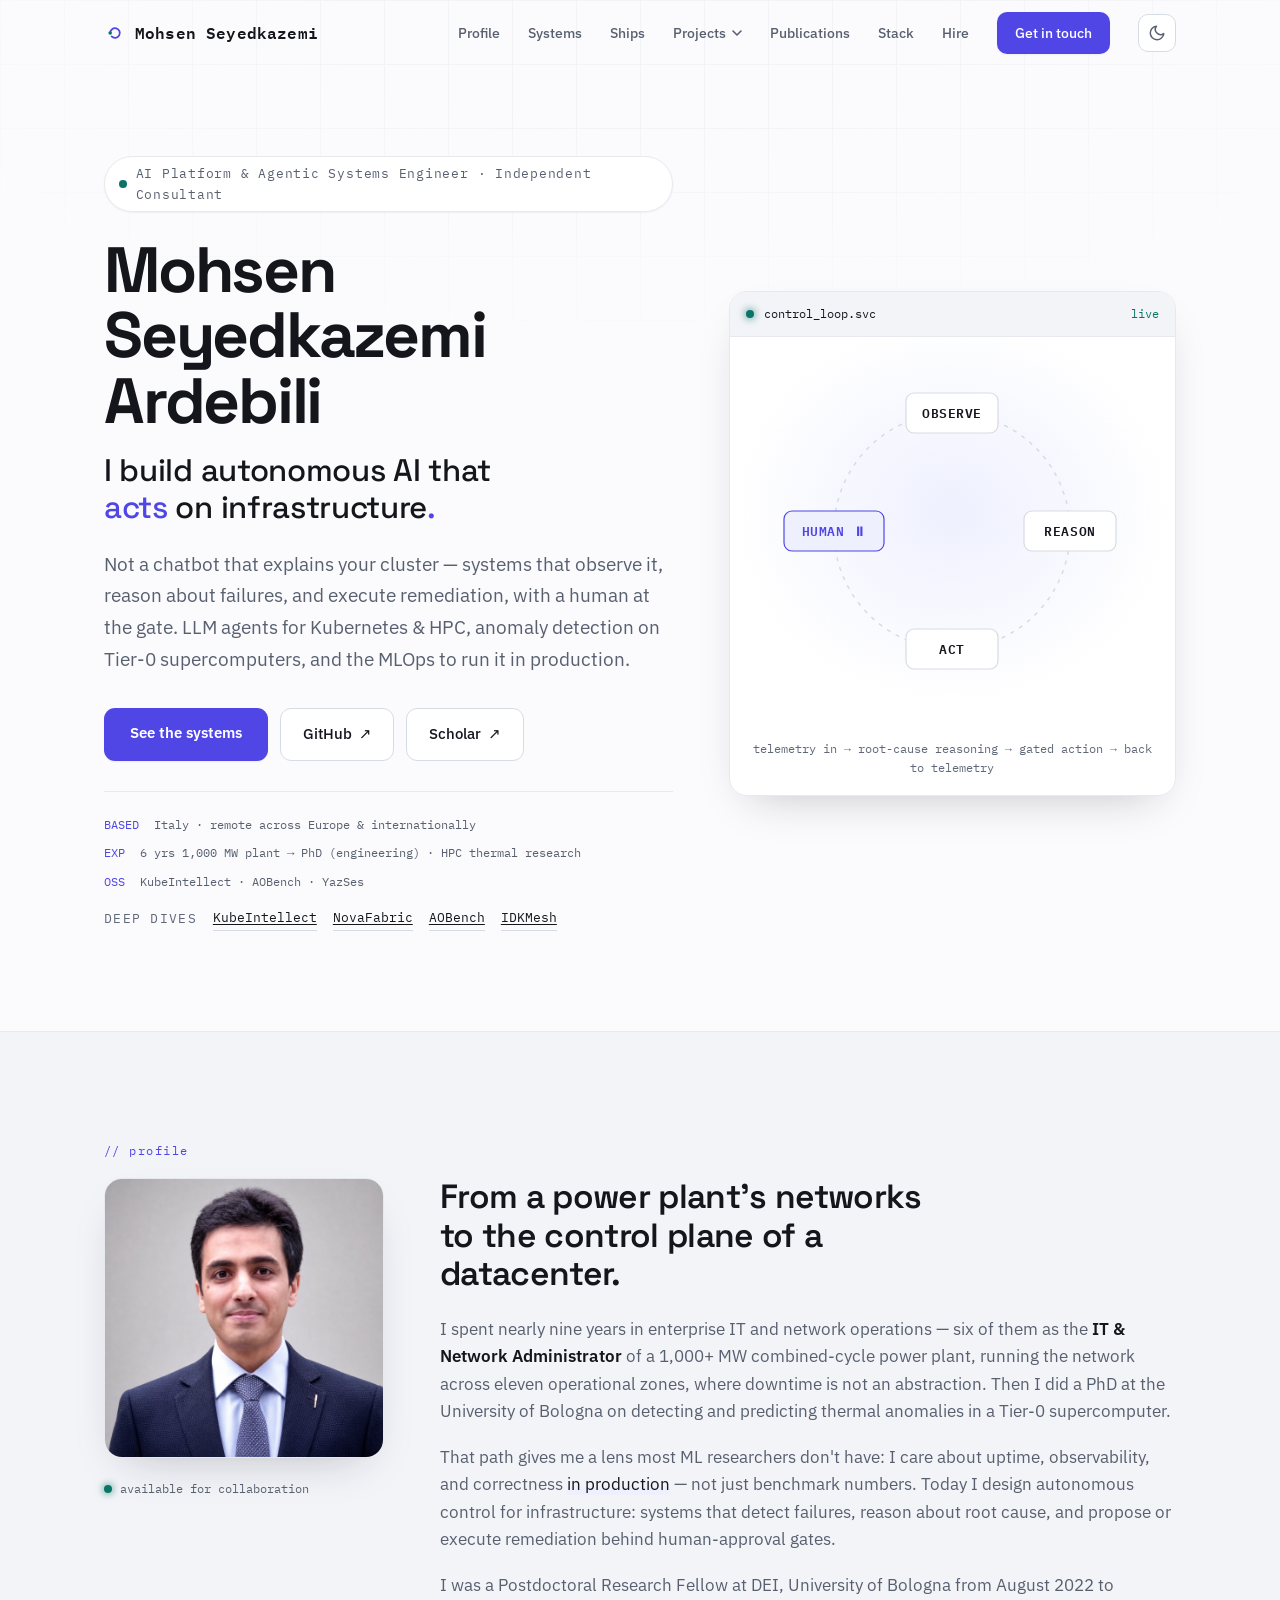
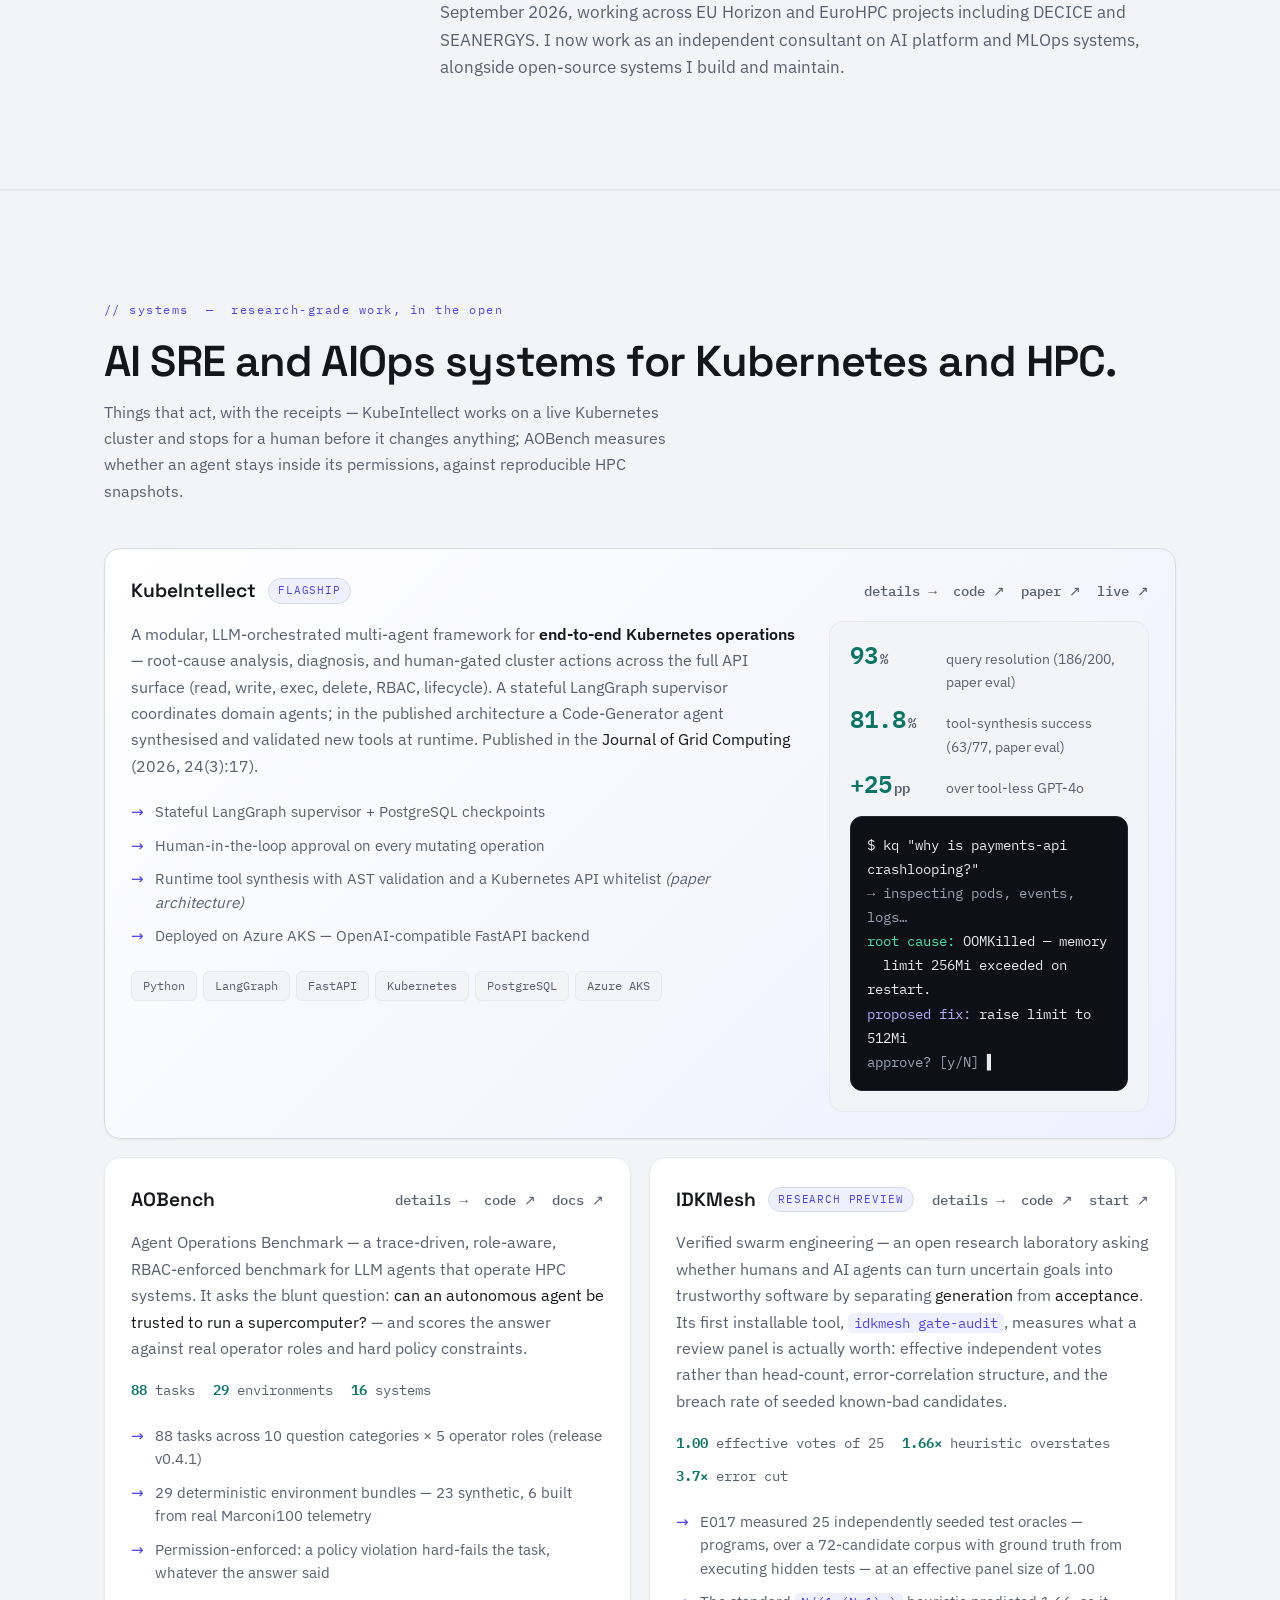
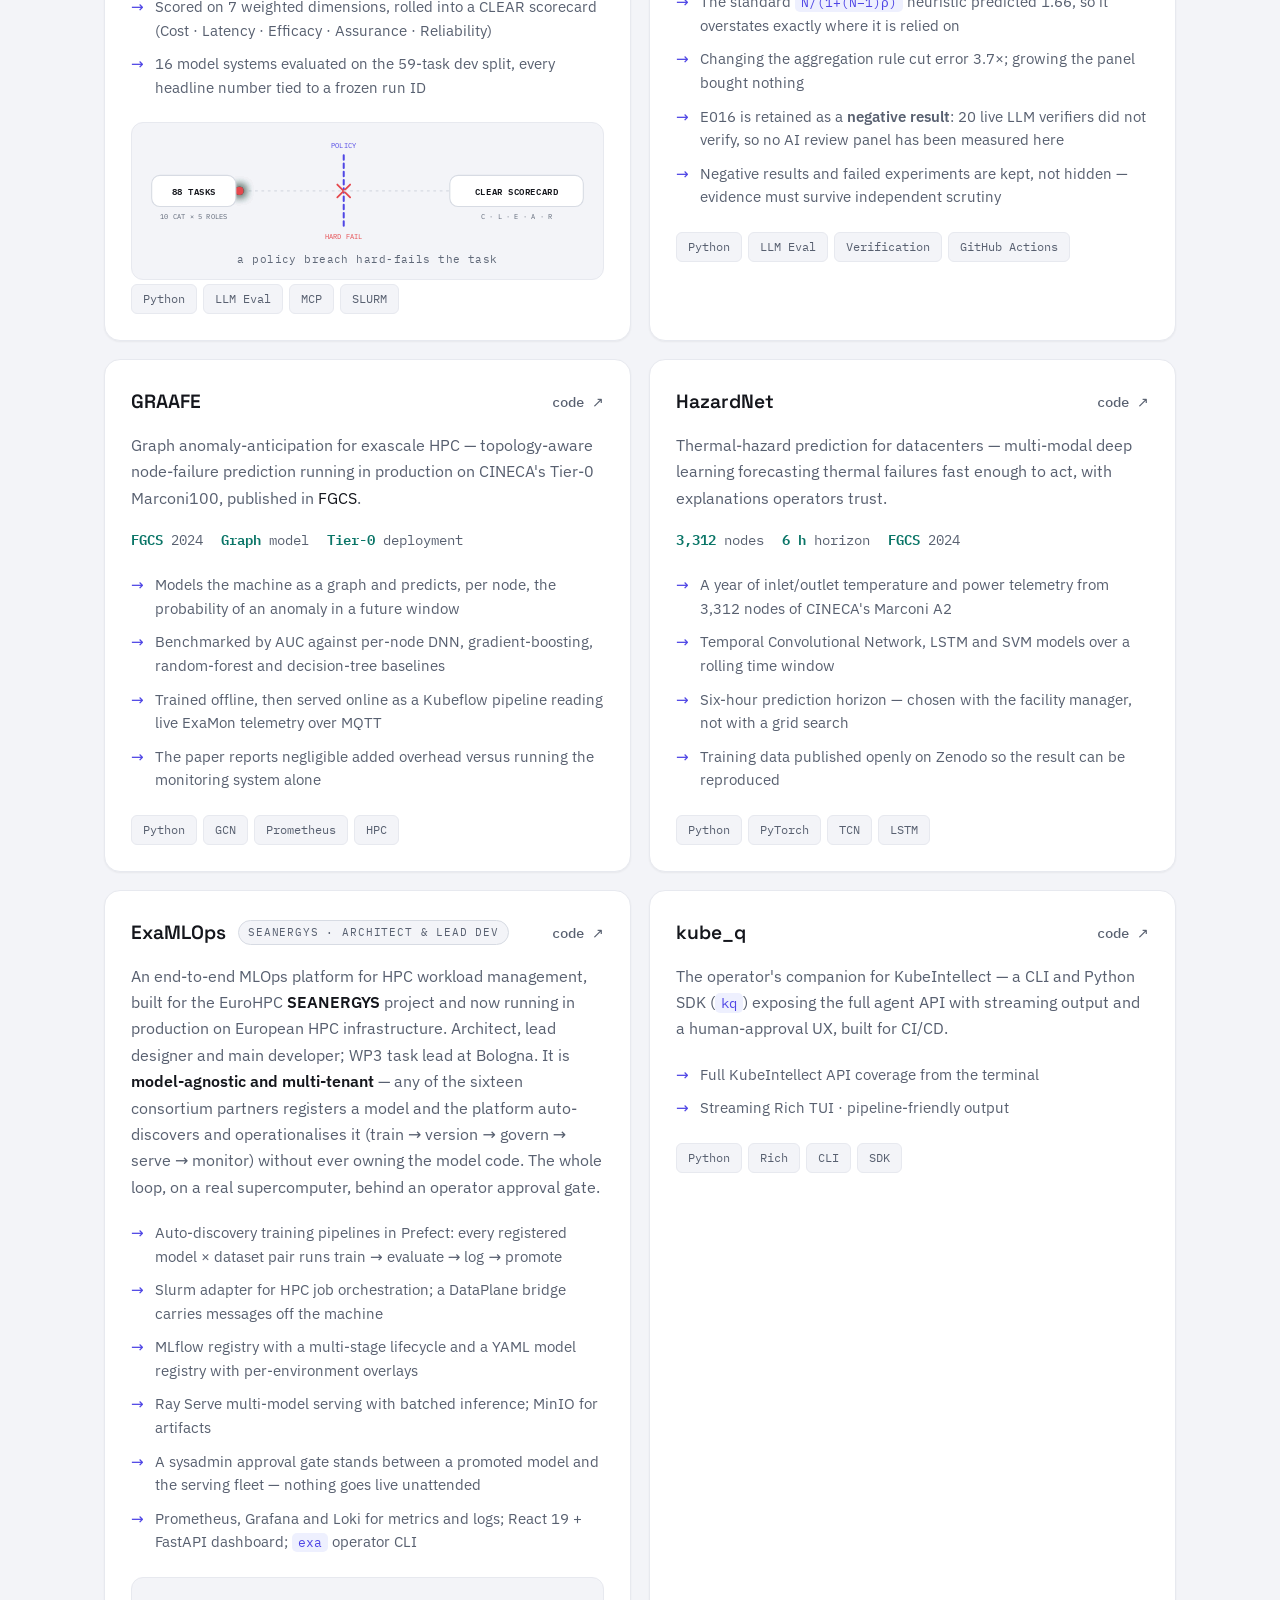
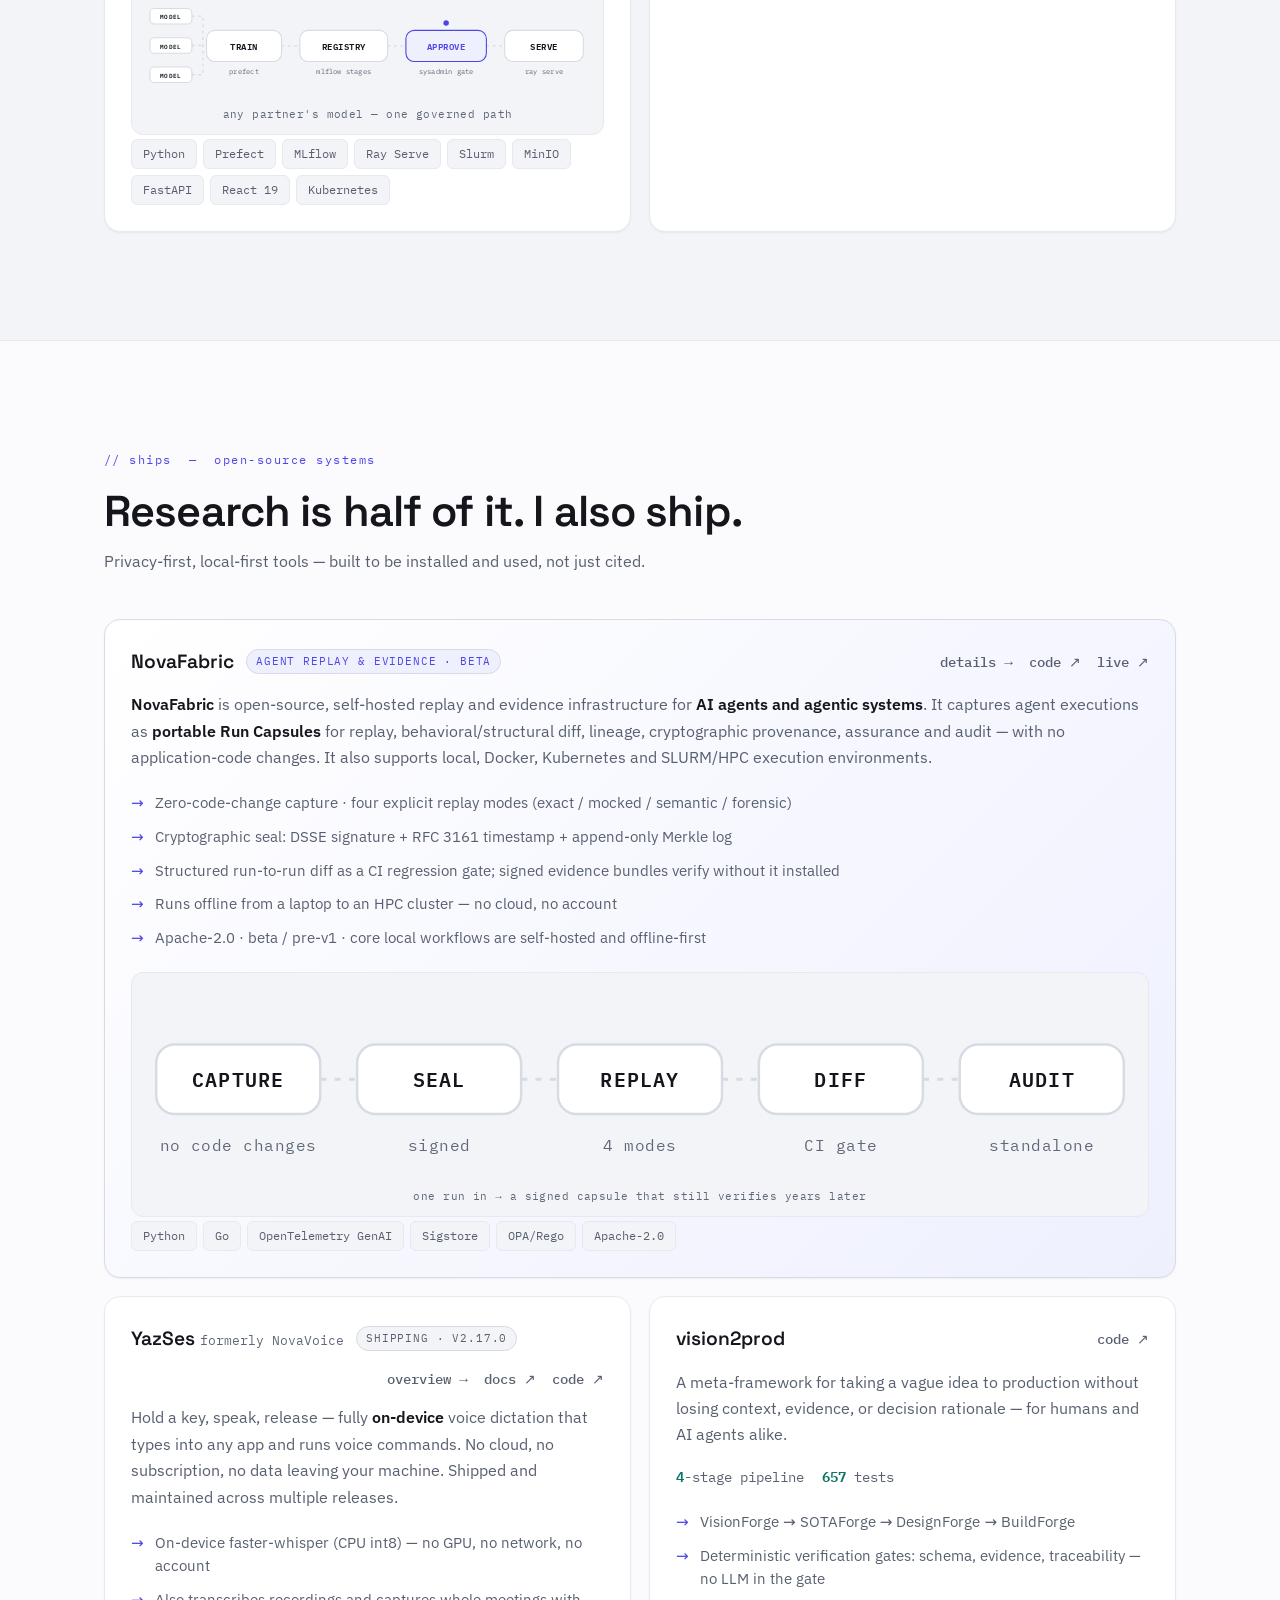
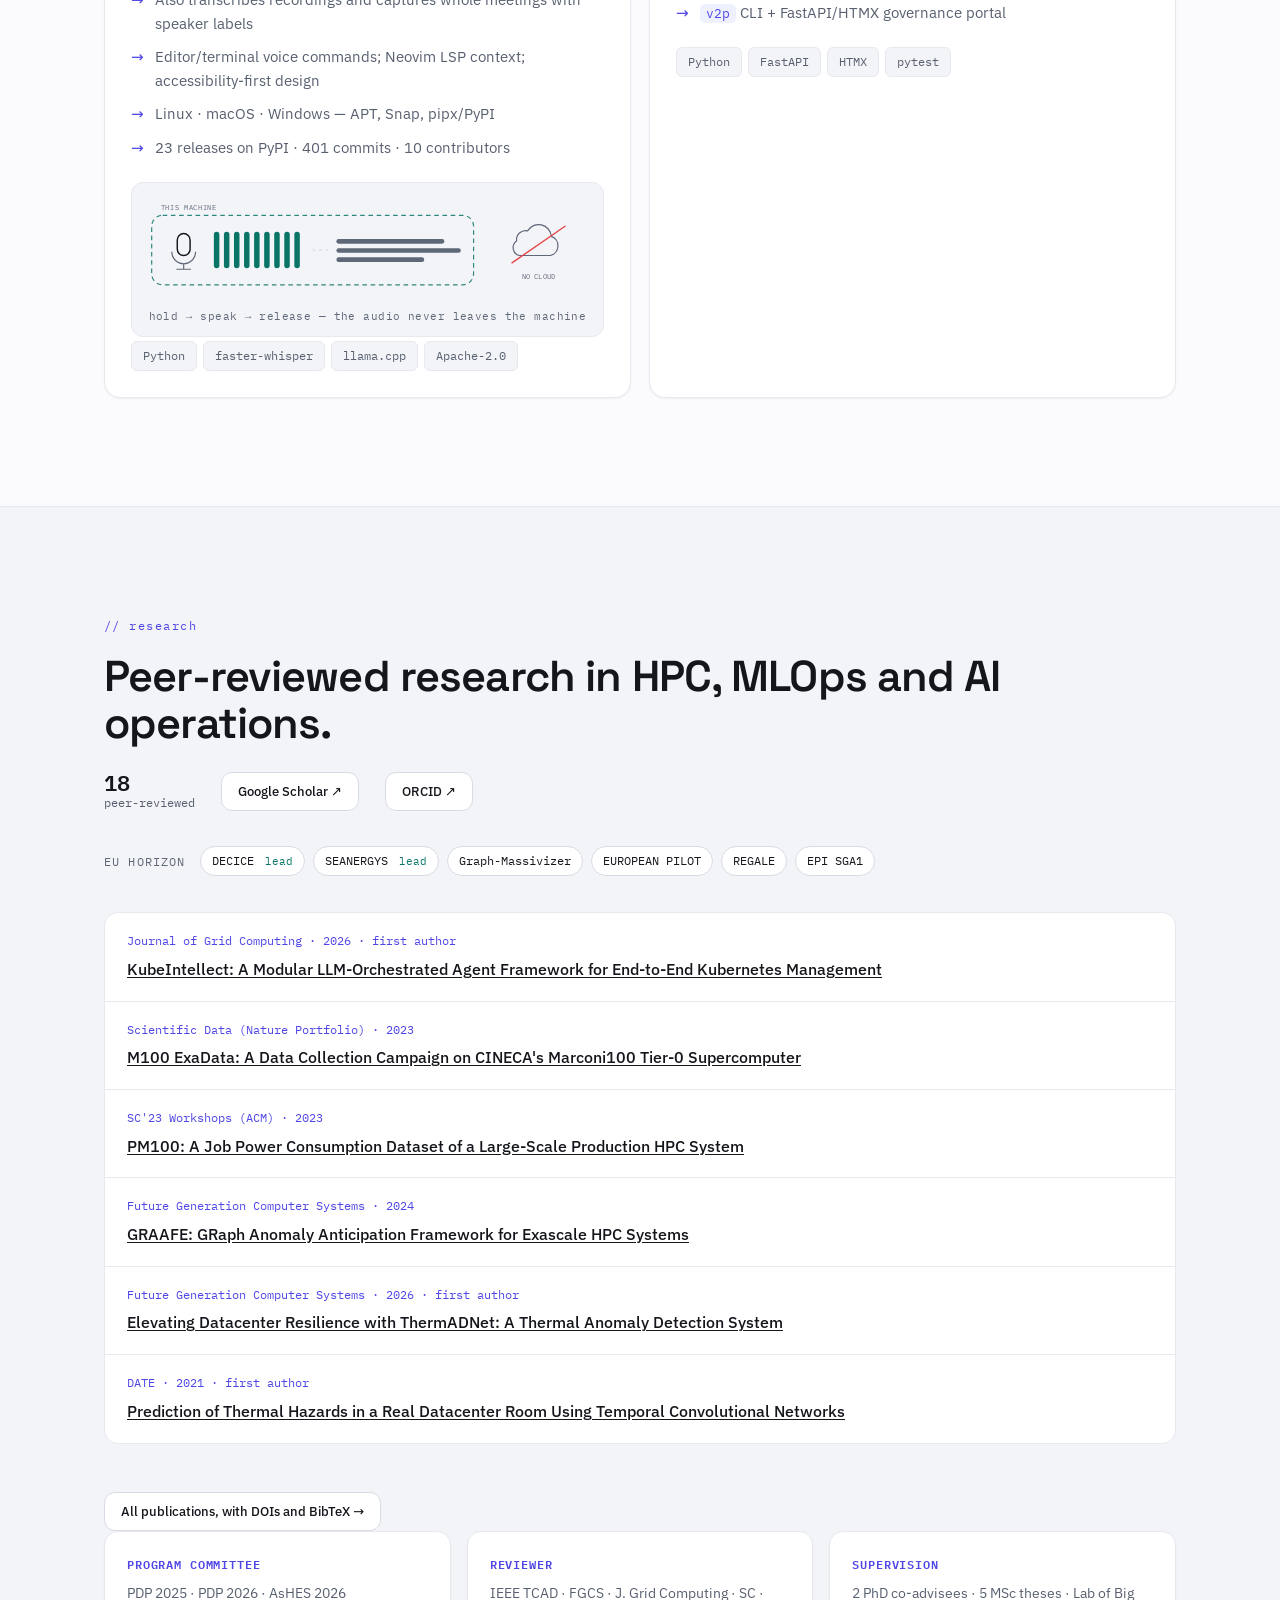
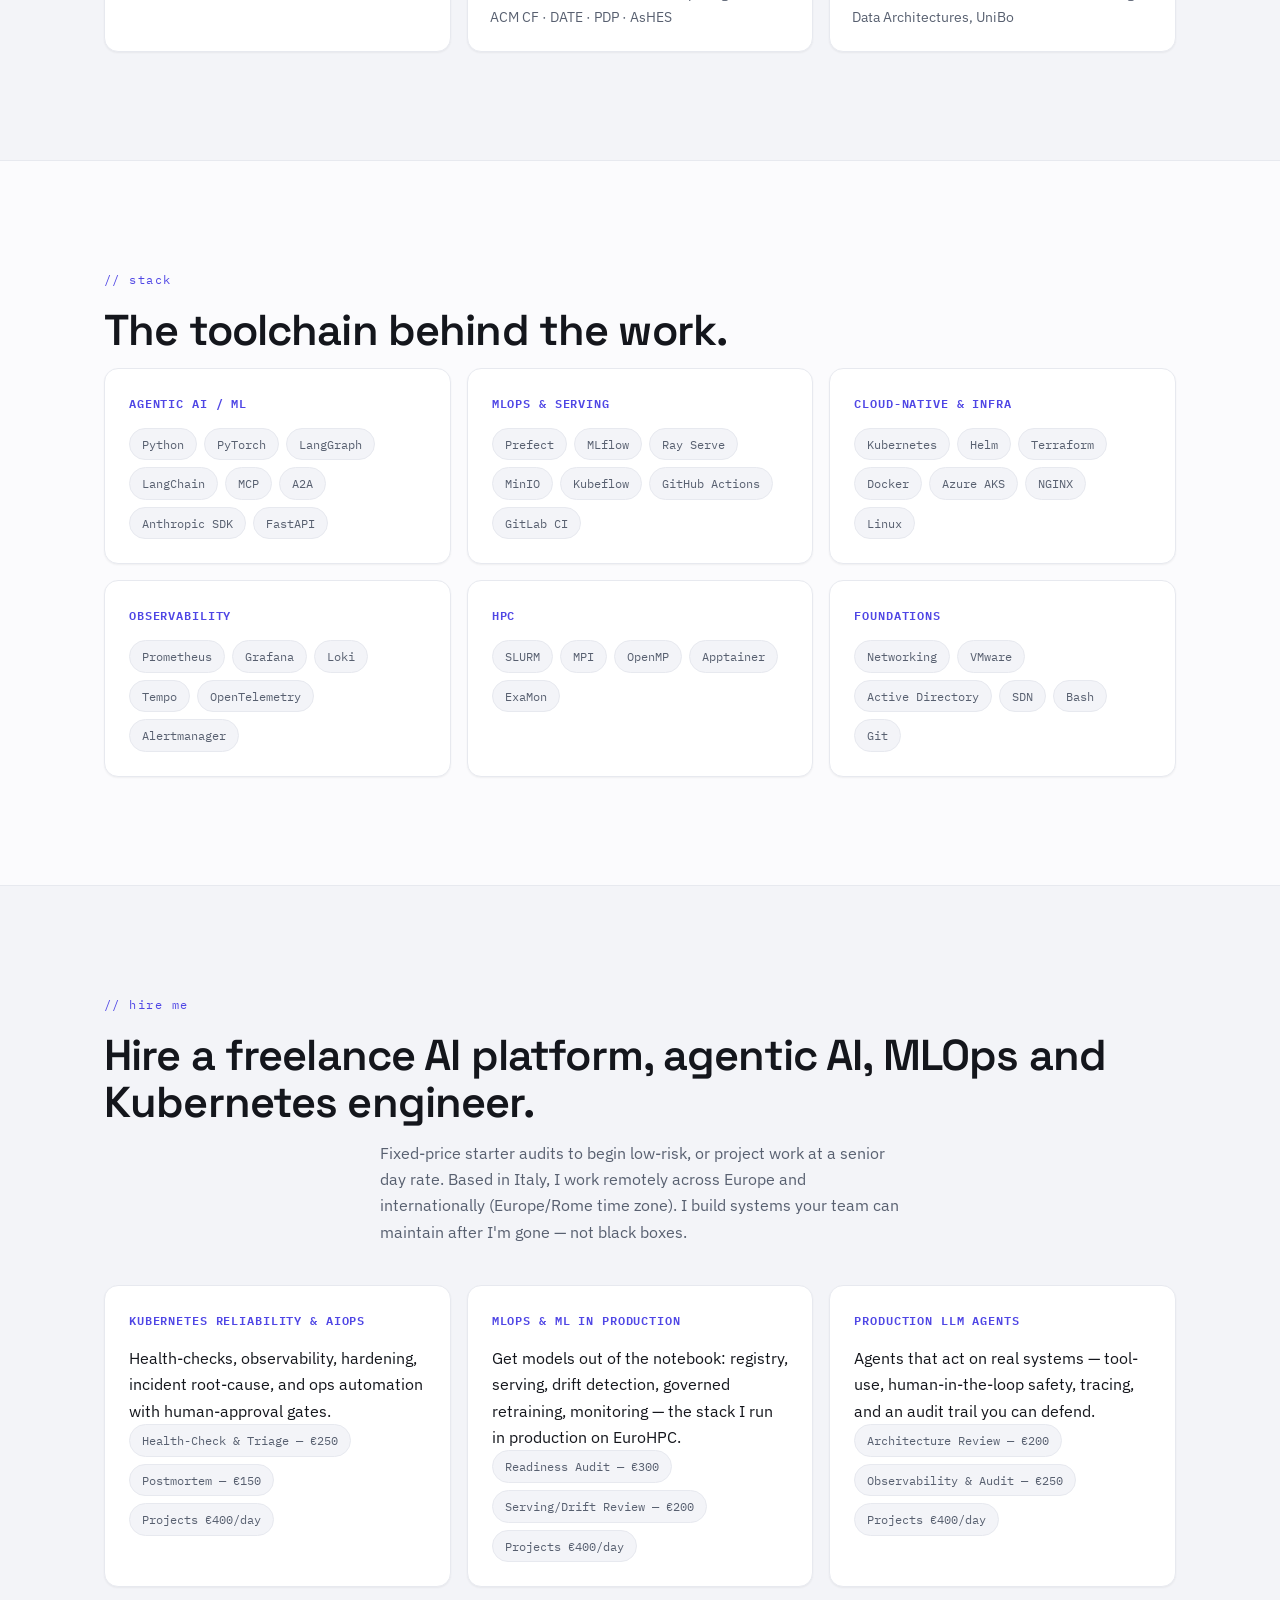
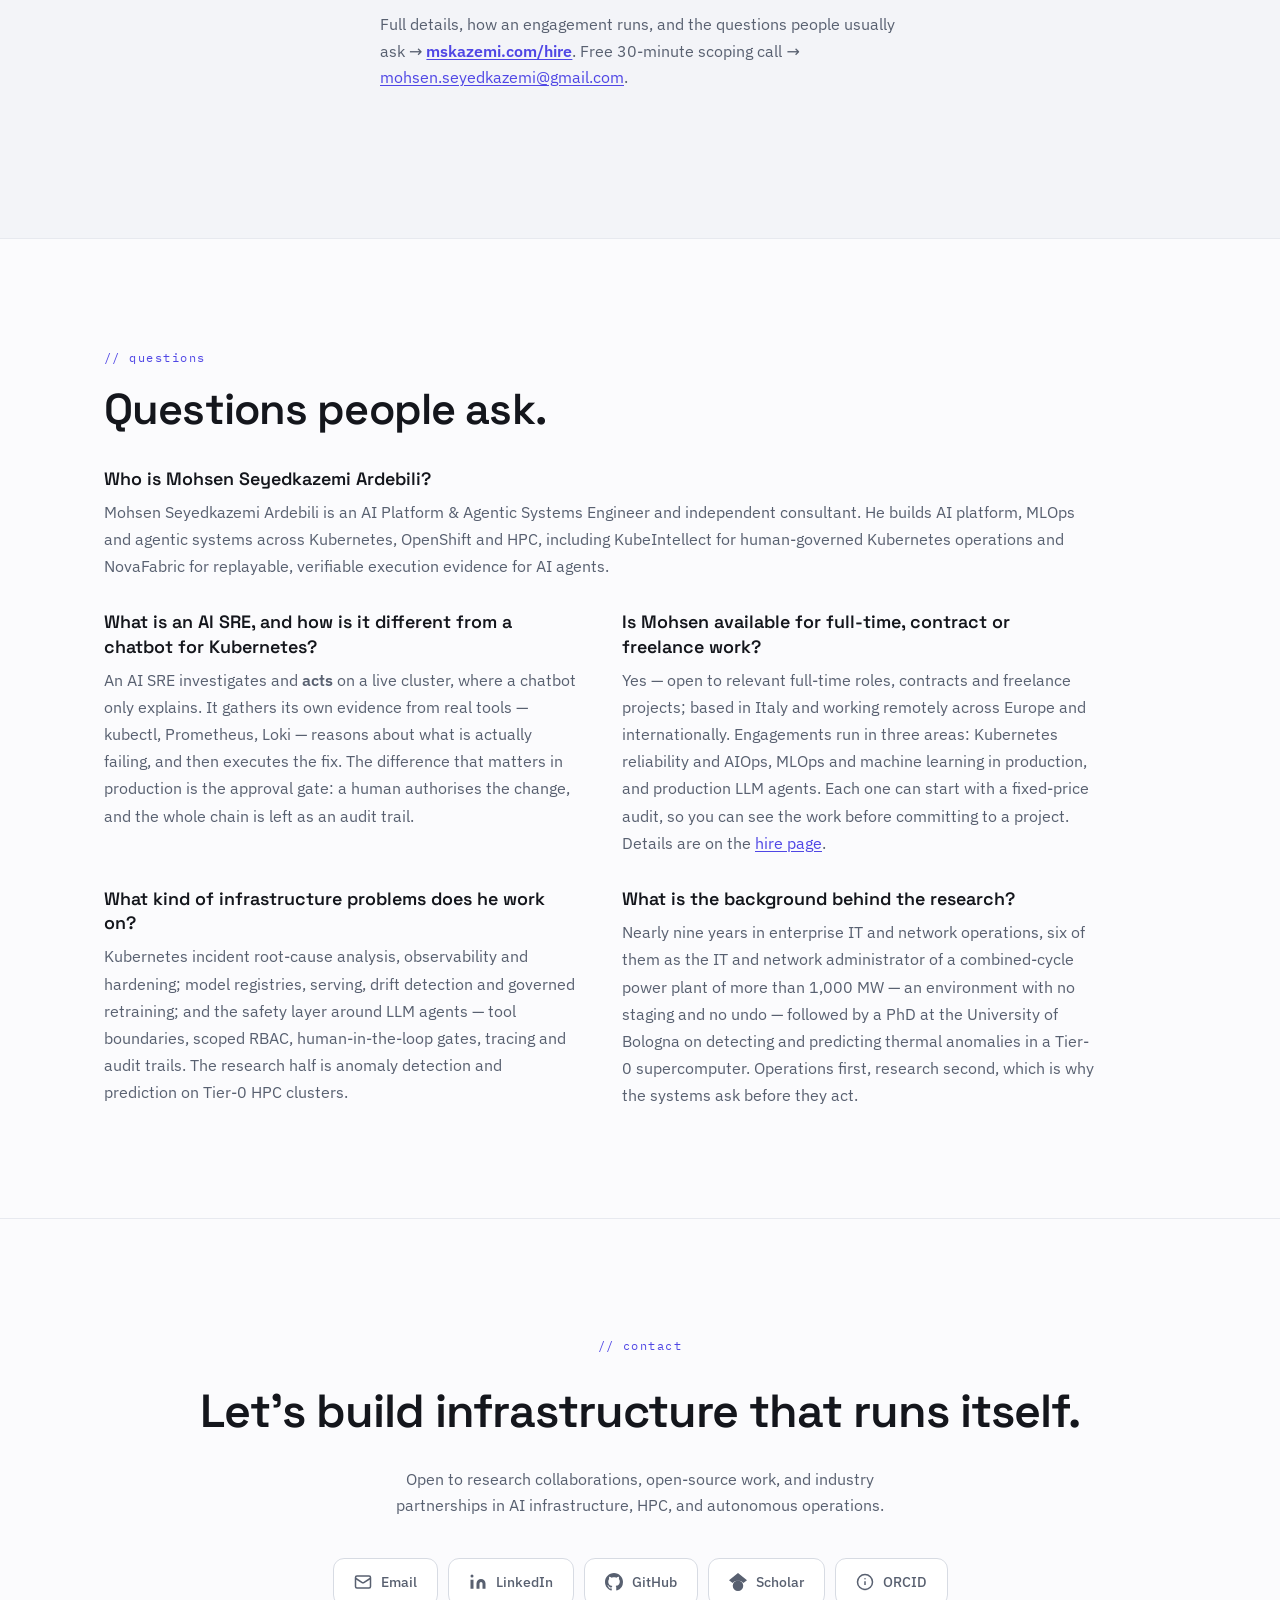
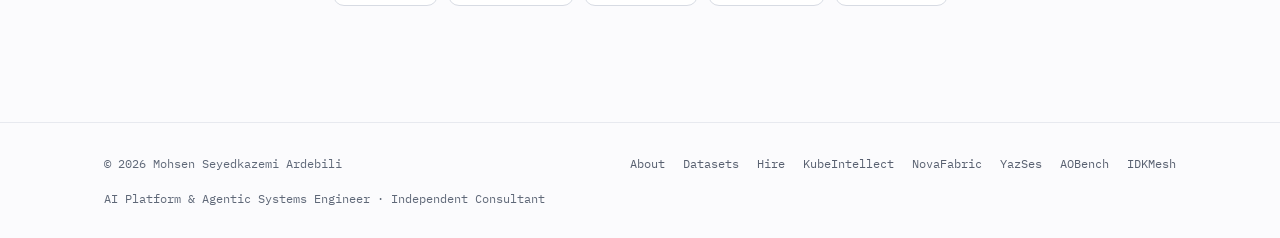
==== index.html @ 680bd1e4 "a11y and consistency: contrast tokens, link underlines, nav label, counts, /hire/ links - style.css:" ====
<!DOCTYPE html>
<html lang="en">
<head>
  <meta charset="UTF-8" />
  <meta name="viewport" content="width=device-width, initial-scale=1.0" />
  <script>try{if(localStorage.getItem('theme')==='dark')document.documentElement.setAttribute('data-theme','dark');}catch(e){}</script>
  <title>Mohsen Seyedkazemi Ardebili — AI Platform &amp; Agentic Systems Engineer</title>
  <meta name="description" content="AI Platform &amp; Agentic Systems Engineer and independent consultant building agentic AI, MLOps and reproducible execution systems across Kubernetes, OpenShift and HPC." />
  <meta name="author" content="Mohsen Seyedkazemi Ardebili" />
  <meta name="keywords" content="Mohsen Seyedkazemi Ardebili, AIOps, MLOps, HPC, Kubernetes, LLM agents, KubeIntellect, anomaly detection, autonomous infrastructure" />
  <link rel="canonical" href="https://mskazemi.com/" />
  <link rel="alternate" type="text/markdown" href="https://mskazemi.com/index.md" />
  <meta name="robots" content="index, follow, max-image-preview:large, max-snippet:-1, max-video-preview:-1" />
  <meta name="theme-color" content="#0A0E14" />

  <!-- Open Graph / Twitter -->
  <meta property="og:title" content="Mohsen Seyedkazemi Ardebili — Autonomous AI for Infrastructure" />
  <meta property="og:description" content="I build autonomous AI systems that act on infrastructure — not just explain it. LLM agents for Kubernetes & HPC, anomaly detection on Tier-0 clusters, end-to-end MLOps." />
  <meta property="og:type" content="profile" />
  <meta property="og:url" content="https://mskazemi.com/" />
  <meta property="og:site_name" content="Mohsen Seyedkazemi Ardebili" />
  <meta property="og:locale" content="en_US" />
  <meta property="og:image" content="https://mskazemi.com/assets/mohsen-portrait.jpg" />
  <meta property="og:image:alt" content="Portrait of Mohsen Seyedkazemi Ardebili" />
  <meta property="profile:first_name" content="Mohsen" />
  <meta property="profile:last_name" content="Seyedkazemi Ardebili" />
  <meta name="twitter:card" content="summary" />
  <meta name="twitter:title" content="Mohsen Seyedkazemi Ardebili — Autonomous AI for Infrastructure" />
  <meta name="twitter:description" content="Autonomous AI systems that act on infrastructure: LLM agents for Kubernetes & HPC, anomaly detection, MLOps." />
  <meta name="twitter:image" content="https://mskazemi.com/assets/mohsen-portrait.jpg" />
  <meta name="twitter:image:alt" content="Portrait of Mohsen Seyedkazemi Ardebili" />

  <!-- Favicon: control-loop mark -->
  <link rel="icon" href="data:image/svg+xml,%3Csvg xmlns='http://www.w3.org/2000/svg' viewBox='0 0 32 32'%3E%3Crect width='32' height='32' rx='7' fill='%230A0E14'/%3E%3Cpath d='M9 16a7 7 0 1 1 2.05 4.95' fill='none' stroke='%23F2A93B' stroke-width='2.4' stroke-linecap='round'/%3E%3Ccircle cx='9' cy='16' r='2.4' fill='%233FD79A'/%3E%3C/svg%3E" />

  <link rel="preload" href="/assets/fonts/space-grotesk-600-latin.woff2" as="font" type="font/woff2" crossorigin />
  <link rel="preload" href="/assets/fonts/ibm-plex-sans-400-latin.woff2" as="font" type="font/woff2" crossorigin />
  <link rel="stylesheet" href="/assets/fonts/fonts.css" />
  <link rel="stylesheet" href="style.css" />

  <!-- Structured data: ProfilePage wrapping Person (SEO / AI answer engines) -->
  <script type="application/ld+json">
  {
    "@context": "https://schema.org",
    "@graph": [
      {
        "@type": "WebSite",
        "@id": "https://mskazemi.com/#website",
        "url": "https://mskazemi.com/",
        "name": "Mohsen Seyedkazemi Ardebili",
        "inLanguage": "en",
        "publisher": { "@id": "https://mskazemi.com/#person" },
        "about": { "@id": "https://mskazemi.com/#person" }
      },
      {
        "@type": "ProfilePage",
        "@id": "https://mskazemi.com/#profilepage",
        "url": "https://mskazemi.com/",
        "dateModified": "2026-10-09T01:18:00+02:00",
        "isPartOf": { "@id": "https://mskazemi.com/#website" },
        "mainEntity": { "@id": "https://mskazemi.com/#person" }
      },
      {
        "@type": "Person",
        "@id": "https://mskazemi.com/#person",
        "name": "Mohsen Seyedkazemi Ardebili",
        "alternateName": ["Mohsen Seyedkazemi", "M. Seyedkazemi Ardebili", "MSKazemi"],
        "givenName": "Mohsen",
        "familyName": "Seyedkazemi Ardebili",
        "jobTitle": ["AI Platform & Agentic Systems Engineer", "AI Platform Engineer", "MLOps Engineer", "Agentic AI Engineer", "Independent Consultant"],
        "description": "AI Platform & Agentic Systems Engineer and independent consultant building AI platform, MLOps and agentic systems across Kubernetes, OpenShift and HPC, including replayable execution evidence for AI workloads.",
        "disambiguatingDescription": "Engineer and researcher in AI platform engineering, MLOps, agentic AI and high-performance computing, based in Bologna, Italy. Not to be confused with other researchers sharing the Seyedkazemi surname.",
        "url": "https://mskazemi.com/",
        "mainEntityOfPage": "https://mskazemi.com/about/",
        "image": "https://mskazemi.com/assets/mohsen-portrait.jpg",
        "email": "mailto:mohsen.seyedkazemi@gmail.com",
        "identifier": {
          "@type": "PropertyValue",
          "propertyID": "ORCID",
          "value": "0000-0002-1166-6559",
          "url": "https://orcid.org/0000-0002-1166-6559"
        },
        "address": {
          "@type": "PostalAddress",
          "addressLocality": "Bologna",
          "addressRegion": "Emilia-Romagna",
          "addressCountry": "IT"
        },
        "alumniOf": {
          "@type": "CollegeOrUniversity",
          "name": "University of Bologna",
          "url": "https://www.unibo.it/"
        },
        "hasOccupation": [
          {
            "@type": "Occupation",
            "name": "AI platform and MLOps engineer \u2014 agentic AI systems on Kubernetes and HPC",
            "occupationLocation": { "@type": "City", "name": "Bologna" }
          },
          {
            "@type": "Occupation",
            "name": "Freelance AI platform, agentic AI, MLOps and Kubernetes engineer",
            "occupationLocation": { "@type": "Place", "name": "Remote — Worldwide" },
            "estimatedSalary": {
              "@type": "MonetaryAmountDistribution",
              "name": "day rate",
              "currency": "EUR",
              "duration": "P1D",
              "median": 400
            }
          }
        ],
        "seeks": {
          "@type": "Demand",
          "name": "Freelance and contract engagements in AI infrastructure, MLOps, Kubernetes reliability and production LLM agents",
          "areaServed": { "@type": "Place", "name": "Worldwide" }
        },
        "knowsLanguage": [
          { "@type": "Language", "name": "Persian" },
          { "@type": "Language", "name": "Azerbaijani" },
          { "@type": "Language", "name": "Turkish" },
          { "@type": "Language", "name": "English" },
          { "@type": "Language", "name": "Italian" }
        ],
        "knowsAbout": [
          "AI Platform Engineering", "Agentic AI", "AI Infrastructure Engineering",
          "LLMOps", "AI SRE", "AIOps", "Site Reliability Engineering", "Kubernetes",
          "Kubernetes root cause analysis", "MLOps", "Machine learning in production",
          "LLM agents", "Human-in-the-loop AI", "Observability", "OpenTelemetry",
          "High-Performance Computing", "Slurm", "Anomaly detection",
          "Cloud-native infrastructure", "AI governance and audit trails"
        ],
        "sameAs": [
          "https://mskazemi.com/about/",
          "https://github.com/MSKazemi",
          "https://gitlab.com/mskazemi",
          "https://www.linkedin.com/in/mskazemi/",
          "https://scholar.google.com/citations?user=xP64pZsAAAAJ",
          "https://orcid.org/0000-0002-1166-6559",
          "https://dblp.org/pid/282/6179",
          "https://openalex.org/A5013086540",
          "https://www.semanticscholar.org/author/2046824417",
          "https://www.wikidata.org/wiki/Q140935575",
          "https://pypi.org/user/MSKazemi/",
          "https://mastodon.social/@mskazemi",
          "https://x.com/mohsenardebili"
        ]
      }
    ]
  }
  </script>

  <!-- Structured data: the open-source portfolio, so answer engines can enumerate
       the projects instead of inferring them from prose. -->
  <script type="application/ld+json">
  {
    "@context": "https://schema.org",
    "@type": "ItemList",
    "name": "Open-source projects by Mohsen Seyedkazemi Ardebili",
    "itemListOrder": "https://schema.org/ItemListOrderAscending",
    "numberOfItems": 5,
    "itemListElement": [
      {
        "@type": "ListItem",
        "position": 1,
        "item": {
          "@type": "SoftwareSourceCode",
          "name": "KubeIntellect",
          "description": "A human-governed AI SRE for Kubernetes: an LLM-orchestrated operator that investigates a live cluster with real tools, explains what it found, and executes remediation behind a human-approval gate. Peer-reviewed in the Journal of Grid Computing (2026).",
          "codeRepository": "https://github.com/MSKazemi/kubeintellect",
          "programmingLanguage": "Python",
          "license": "https://spdx.org/licenses/AGPL-3.0-or-later.html",
          "url": "https://kubeintellect.com",
          "author": { "@id": "https://mskazemi.com/#person" }
        }
      },
      {
        "@type": "ListItem",
        "position": 2,
        "item": {
          "@type": "SoftwareSourceCode",
          "name": "NovaFabric",
          "description": "An open-source, self-hosted evidence fabric for AI systems: capture, seal, replay, diff and audit any agent or model run as a portable, signed evidence capsule. No SaaS, no telemetry.",
          "codeRepository": "https://github.com/MSKazemi/novafabric",
          "programmingLanguage": "Python",
          "license": "https://spdx.org/licenses/Apache-2.0.html",
          "url": "https://novafabric.ai",
          "author": { "@id": "https://mskazemi.com/#person" }
        }
      },
      {
        "@type": "ListItem",
        "position": 3,
        "item": {
          "@type": "SoftwareSourceCode",
          "name": "YazSes",
          "description": "Free, open-source, offline-by-default voice dictation and speech-to-text for Linux, macOS and Windows. Hold a key, speak, release, and on-device faster-whisper types it into any app. Also transcribes recordings and captures meetings with speaker labels.",
          "codeRepository": "https://github.com/MSKazemi/yazses",
          "programmingLanguage": "Python",
          "license": "https://spdx.org/licenses/Apache-2.0.html",
          "url": "https://mskazemi.com/yazses/",
          "author": { "@id": "https://mskazemi.com/#person" }
        }
      },
      {
        "@type": "ListItem",
        "position": 4,
        "item": {
          "@type": "SoftwareSourceCode",
          "name": "AOBench",
          "description": "A role-aware, permission-enforced benchmark for LLM agents that operate HPC systems: 88 tasks across 10 question categories and 5 operator roles, 29 deterministic environment snapshots (6 built from real Marconi100 ExaData telemetry), scored on 7 weighted dimensions and aggregated into a CLEAR scorecard (release v0.4.1).",
          "codeRepository": "https://github.com/MSKazemi/aobench",
          "programmingLanguage": "Python",
          "license": "https://spdx.org/licenses/Apache-2.0.html",
          "url": "https://mskazemi.com/aobench/",
          "author": { "@id": "https://mskazemi.com/#person" }
        }
      },
      {
        "@type": "ListItem",
        "position": 5,
        "item": {
          "@type": "SoftwareSourceCode",
          "name": "ExaMLOps",
          "description": "An end-to-end MLOps platform for HPC workload management, built for the EuroHPC SEANERGYS project: Prefect training pipelines, Slurm job orchestration, an MLflow model registry, Ray Serve multi-model serving, Prometheus/Grafana/Loki observability, and a React and FastAPI dashboard.",
          "codeRepository": "https://github.com/MSKazemi/ExaMLOps",
          "programmingLanguage": "Python",
          "author": { "@id": "https://mskazemi.com/#person" }
        }
      }
    ]
  }
  </script>
</head>
<body>

  <a href="#main" class="skip-link">Skip to content</a>

  <!-- NAV -->
  <header id="nav">
    <div class="nav-inner">
      <a href="#top" class="nav-logo">
        <svg class="logo-mark" width="22" height="22" viewBox="0 0 32 32" aria-hidden="true">
          <path d="M9 16a7 7 0 1 1 2.05 4.95" fill="none" stroke="var(--amber)" stroke-width="2.6" stroke-linecap="round"/>
          <circle cx="9" cy="16" r="2.6" fill="var(--mint)"/>
        </svg>
        <span>Mohsen Seyedkazemi</span>
      </a>
      <button class="nav-toggle" id="navToggle" aria-label="Toggle menu" aria-expanded="false" aria-controls="navLinks">
        <span></span><span></span><span></span>
      </button>
      <nav class="nav-links" id="navLinks" aria-label="Primary">
        <a href="#profile">Profile</a>
        <a href="#systems">Systems</a>
        <a href="#ships">Ships</a>
        <div class="nav-dd">
          <button type="button" class="nav-dd-btn" id="projBtn" aria-expanded="false" aria-haspopup="true" aria-controls="projMenu">
            Projects
            <svg class="nav-dd-caret" width="10" height="10" viewBox="0 0 10 10" aria-hidden="true"><path d="M1 3l4 4 4-4" fill="none" stroke="currentColor" stroke-width="1.6" stroke-linecap="round" stroke-linejoin="round"/></svg>
          </button>
          <div class="nav-dd-menu" id="projMenu" role="menu">
            <a role="menuitem" href="projects/kubeintellect/">KubeIntellect</a>
            <a role="menuitem" href="projects/novafabric/">NovaFabric</a>
            <a role="menuitem" href="projects/yazses/">YazSes</a>
            <a role="menuitem" href="projects/aobench/">AOBench</a>
            <a role="menuitem" href="/idkmesh/">IDKMesh</a>
          </div>
        </div>
        <a href="publications/">Publications</a>
        <a href="#stack">Stack</a>
        <a href="#packages">Hire</a>
        <a href="#contact" class="nav-cta">Get in touch</a>
        <button class="theme-toggle" id="themeToggle" type="button" aria-label="Toggle light or dark theme" title="Toggle theme" aria-pressed="false">
          <svg class="ic-moon" viewBox="0 0 24 24" fill="none" stroke="currentColor" stroke-width="2" stroke-linecap="round" stroke-linejoin="round" aria-hidden="true"><path d="M21 12.79A9 9 0 1 1 11.21 3 7 7 0 0 0 21 12.79z"/></svg>
          <svg class="ic-sun" viewBox="0 0 24 24" fill="none" stroke="currentColor" stroke-width="2" stroke-linecap="round" stroke-linejoin="round" aria-hidden="true"><circle cx="12" cy="12" r="4"/><path d="M12 2v2M12 20v2M4.93 4.93l1.41 1.41M17.66 17.66l1.41 1.41M2 12h2M20 12h2M6.34 17.66l-1.41 1.41M19.07 4.93l-1.41 1.41"/></svg>
        </button>
      </nav>
    </div>
  </header>

  <main id="main">

  <!-- HERO -->
  <section id="top" class="hero">
    <div class="container hero-grid">
      <div class="hero-copy">
        <p class="eyebrow"><span class="pulse-dot" aria-hidden="true"></span>AI Platform &amp; Agentic Systems Engineer · Independent Consultant</p>
        <h1><span class="h1-wrap">Mohsen Seyedkazemi</span> <span class="h1-wrap">Ardebili</span></h1>
        <p class="hero-thesis">I build autonomous AI that <span class="amber">acts</span> on infrastructure<span class="amber">.</span></p>
        <p class="lede">
          Not a chatbot that explains your cluster — systems that observe it, reason about
          failures, and execute remediation, with a human at the gate. LLM agents for
          Kubernetes &amp; HPC, anomaly detection on Tier-0 supercomputers, and the MLOps to run it in production.
        </p>
        <div class="hero-ctas">
          <a href="#systems" class="btn-primary">See the systems</a>
          <a href="https://github.com/MSKazemi" target="_blank" rel="noopener" class="btn-ghost">GitHub <span aria-hidden="true">↗</span></a>
          <a href="https://scholar.google.com/citations?user=xP64pZsAAAAJ" target="_blank" rel="noopener" class="btn-ghost">Scholar <span aria-hidden="true">↗</span></a>
        </div>
        <ul class="status-strip" aria-label="Quick facts">
          <li><span class="k">BASED</span> Italy · remote across Europe &amp; internationally</li>
          <li><span class="k">EXP</span> 6 yrs 1,000 MW plant → PhD (engineering) · HPC thermal research</li>
          <li><span class="k">OSS</span> KubeIntellect · AOBench · YazSes</li>
        </ul>
        <p class="hero-explore">
          <span class="he-label">Deep dives</span>
          <a href="projects/kubeintellect/">KubeIntellect</a>
          <a href="projects/novafabric/">NovaFabric</a>
          <a href="projects/aobench/">AOBench</a>
          <a href="/idkmesh/">IDKMesh</a>
        </p>
      </div>

      <!-- SIGNATURE: control loop -->
      <figure class="loop-panel" aria-label="Diagram: the closed control loop that underlies my systems">
        <figcaption class="panel-bar">
          <span class="dot-mint" aria-hidden="true"></span>
          <span class="panel-title">control&#95;loop.svc</span>
          <span class="panel-state">live</span>
        </figcaption>
        <div class="loop-stage">
          <!-- viewBox is padded to -12/344: the HUMAN node reaches x=-8 and the REASON
                 node reaches x=324, so a 0..320 box clipped both of them. Kept square and
                 still centred on (160,160). -->
            <svg class="loop-svg" viewBox="-12 -12 344 344" role="img" aria-hidden="true">
            <defs>
              <marker id="arrow" viewBox="0 0 10 10" refX="7" refY="5" markerWidth="6" markerHeight="6" orient="auto-start-reverse">
                <path d="M0 0 L10 5 L0 10 z" fill="var(--muted)"/>
              </marker>
            </defs>
            <!-- loop ring -->
            <circle class="loop-ring" cx="160" cy="160" r="118" />
            <!-- moving pulse -->
            <circle class="loop-pulse" r="5" />
            <!-- nodes -->
            <g class="loop-node" transform="translate(160,42)">
              <rect x="-46" y="-20" width="92" height="40" rx="8"/>
              <text x="0" y="5">OBSERVE</text>
            </g>
            <g class="loop-node" transform="translate(278,160)">
              <rect x="-46" y="-20" width="92" height="40" rx="8"/>
              <text x="0" y="5">REASON</text>
            </g>
            <g class="loop-node" transform="translate(160,278)">
              <rect x="-46" y="-20" width="92" height="40" rx="8"/>
              <text x="0" y="5">ACT</text>
            </g>
            <g class="loop-node gate" transform="translate(42,160)">
              <rect x="-50" y="-20" width="100" height="40" rx="8"/>
              <text x="0" y="5">HUMAN ⏸</text>
            </g>
          </svg>
        </div>
        <p class="loop-caption">telemetry in → root-cause reasoning → gated action → back to telemetry</p>
      </figure>
    </div>
  </section>

  <!-- PROFILE -->
  <section id="profile" class="panel-section alt">
    <div class="container">
      <p class="section-eyebrow">// profile</p>
      <div class="profile-grid">
        <div class="profile-photo">
          <img src="assets/mohsen-portrait.jpg" width="280" height="280"
               alt="Portrait of Mohsen Seyedkazemi Ardebili" loading="lazy" />
          <div class="photo-tag">
            <span class="dot-mint" aria-hidden="true"></span> available for collaboration
          </div>
        </div>
        <div class="profile-text">
          <h2>From a power plant's networks to the control plane of a datacenter.</h2>
          <p>
            I spent nearly nine years in enterprise IT and network operations — six of them as the <strong>IT &amp; Network Administrator</strong> of a 1,000+&nbsp;MW
            combined-cycle power plant, running the network across
            eleven operational zones, where downtime is not an abstraction. Then I did a PhD at the
            University of Bologna on detecting and predicting thermal anomalies in a Tier-0 supercomputer.
          </p>
          <p>
            That path gives me a lens most ML researchers don't have: I care about uptime,
            observability, and correctness <em>in production</em> — not just benchmark numbers. Today
            I design autonomous control for infrastructure: systems that detect failures, reason
            about root cause, and propose or execute remediation behind human-approval gates.
          </p>
          <p>
            I was a Postdoctoral Research Fellow at DEI, University of Bologna from August 2022 to
            September 2026, working across EU Horizon and EuroHPC projects including DECICE and
            SEANERGYS. I now work as an independent consultant on AI platform and MLOps systems,
            alongside open-source systems I build and maintain.
          </p>
        </div>
      </div>
    </div>
  </section>


  <!-- SYSTEMS -->
  <section id="systems" class="panel-section alt">
    <div class="container">
      <p class="section-eyebrow">// systems &nbsp;—&nbsp; research-grade work, in the open</p>
      <h2 class="section-title">AI SRE and AIOps systems for Kubernetes and HPC.</h2>
      <p class="section-lead">Things that act, with the receipts — KubeIntellect works on a live Kubernetes
        cluster and stops for a human before it changes anything; AOBench measures whether an agent stays
        inside its permissions, against reproducible HPC snapshots.</p>

      <div class="systems-grid">

        <!-- FEATURED: KubeIntellect -->
        <article class="card card-wide">
          <div class="card-bar">
            <a class="card-name card-name-link" href="projects/kubeintellect/">KubeIntellect</a>
            <span class="card-badge">flagship</span>
            <span class="card-links">
              <a href="projects/kubeintellect/">details →</a>
              <a href="https://github.com/MSKazemi/kubeintellect" target="_blank" rel="noopener">code ↗</a>
              <a href="https://arxiv.org/abs/2509.02449" target="_blank" rel="noopener">paper ↗</a>
              <a href="https://kubeintellect.com" target="_blank" rel="noopener">live ↗</a>
            </span>
          </div>
          <div class="card-wide-body">
            <div>
              <p class="card-desc">
                A modular, LLM-orchestrated multi-agent framework for <strong>end-to-end Kubernetes
                operations</strong> — root-cause analysis, diagnosis, and human-gated cluster actions
                across the full API surface (read, write, exec, delete, RBAC, lifecycle). A stateful
                LangGraph supervisor coordinates domain agents; in the published architecture a
                Code-Generator agent synthesised and validated new tools at runtime. Published in the <em>Journal of Grid Computing</em> (2026, 24(3):17).
              </p>
              <ul class="ticks">
                <li>Stateful LangGraph supervisor + PostgreSQL checkpoints</li>
                <li>Human-in-the-loop approval on every mutating operation</li>
                <li>Runtime tool synthesis with AST validation and a Kubernetes API whitelist <em>(paper architecture)</em></li>
                <li>Deployed on Azure AKS — OpenAI-compatible FastAPI backend</li>
              </ul>
              <div class="tags">
                <span>Python</span><span>LangGraph</span><span>FastAPI</span><span>Kubernetes</span><span>PostgreSQL</span><span>Azure AKS</span>
              </div>
            </div>
            <aside class="readout">
              <div class="readout-row"><span class="rv">93<span class="ru">%</span></span><span class="rl">query resolution (186/200, paper eval)</span></div>
              <div class="readout-row"><span class="rv">81.8<span class="ru">%</span></span><span class="rl">tool-synthesis success (63/77, paper eval)</span></div>
              <div class="readout-row"><span class="rv">+25<span class="ru">pp</span></span><span class="rl">over tool-less GPT-4o</span></div>
              <pre class="term" aria-label="Example command-line usage of kube_q">$ kq "why is payments-api crashlooping?"
<span class="t-dim">→ inspecting pods, events, logs…</span>
<span class="t-mint">root cause:</span> OOMKilled — memory
  limit 256Mi exceeded on restart.
<span class="t-amber">proposed fix:</span> raise limit to 512Mi
<span class="t-dim">approve? [y/N]</span> ▍</pre>
            </aside>
          </div>
        </article>

        <!-- AOBench -->
        <article class="card">
          <div class="card-bar">
            <a class="card-name card-name-link" href="projects/aobench/">AOBench</a>
            <span class="card-links">
              <a href="projects/aobench/">details →</a>
              <a href="https://github.com/MSKazemi/aobench" target="_blank" rel="noopener">code ↗</a>
              <a href="https://mskazemi.com/aobench/latest/" target="_blank" rel="noopener">docs ↗</a>
            </span>
          </div>
          <p class="card-desc">
            Agent Operations Benchmark — a trace-driven, role-aware, RBAC-enforced benchmark for LLM
            agents that operate HPC systems. It asks the blunt question: <em>can an autonomous agent
            be trusted to run a supercomputer?</em> — and scores the answer against real operator
            roles and hard policy constraints.
          </p>
          <div class="mini-readout">
            <span><b>88</b> tasks</span><span><b>29</b> environments</span><span><b>16</b> systems</span>
          </div>
          <ul class="ticks">
            <li>88 tasks across 10 question categories × 5 operator roles (release v0.4.1)</li>
            <li>29 deterministic environment bundles — 23 synthetic, 6 built from real Marconi100 telemetry</li>
            <li>Permission-enforced: a policy violation hard-fails the task, whatever the answer said</li>
            <li>Scored on 7 weighted dimensions, rolled into a CLEAR scorecard (Cost · Latency · Efficacy · Assurance · Reliability)</li>
            <li>16 model systems evaluated on the 59-task dev split, every headline number tied to a frozen run ID</li>
          </ul>
                    <figure class="flow-fig">
            <svg class="flow" viewBox="0 0 480 116" role="img"
                 aria-label="Diagram: tasks are run against a policy barrier. Work completed inside the operator's authority reaches the CLEAR scorecard; anything that breaches the operator's permissions is turned back and hard-fails, however correct the answer looked.">
              <text class="fl-sub" x="50" y="90">10 CAT &#215; 5 ROLES</text>

              <path class="fl-wire" d="M96,59 H214"/>
              <path d="M214,20 V98" stroke="var(--amber)" stroke-width="2.2" stroke-dasharray="5 4" fill="none" stroke-linecap="round"/>
              <text class="fl-sub" x="214" y="12" style="fill:var(--amber)">POLICY</text>
              <g class="fl-x">
                <path d="M207,52 L221,66 M221,52 L207,66" stroke="var(--red)" stroke-width="2" stroke-linecap="round" fill="none"/>
                <text class="fl-sub" x="214" y="112" style="fill:var(--red)">HARD FAIL</text>
              </g>
              <path class="fl-wire" d="M214,59 H330"/>

              <text class="fl-sub" x="403" y="90">C &#183; L &#183; E &#183; A &#183; R</text>

              <circle class="fl-dot fl-travel" cx="100" cy="59" r="4.5" style="--fl-run:222px;animation-delay:0s"/><circle class="fl-dot fl-travel" cx="100" cy="59" r="4.5" style="--fl-run:222px;animation-delay:1.7s"/><circle class="fl-dot fl-travel" cx="100" cy="59" r="4.5" style="--fl-run:222px;animation-delay:3.4s"/>
              <circle class="fl-dot-bad fl-blocked" cx="100" cy="59" r="4.5" style="--fl-run:110px;animation-delay:0.9s"/>
              <g class="fl-node"><rect x="4" y="42" width="92" height="34" rx="9"/><text x="50" y="63">88 TASKS</text></g>
              <g class="fl-node"><rect x="330" y="42" width="146" height="34" rx="9"/><text x="403" y="63">CLEAR SCORECARD</text></g>
            </svg>
            <figcaption class="flow-cap">a policy breach hard-fails the task</figcaption>
          </figure>
          <div class="tags"><span>Python</span><span>LLM Eval</span><span>MCP</span><span>SLURM</span></div>
        </article>

        <article class="card">
          <div class="card-bar">
            <a class="card-name card-name-link" href="/idkmesh/">IDKMesh</a>
            <span class="card-badge">research preview</span>
            <span class="card-links">
              <a href="/idkmesh/">details &rarr;</a>
              <a href="https://github.com/MSKazemi/idkmesh" target="_blank" rel="noopener">code &#8599;</a>
              <a href="/idkmesh/start.html" target="_blank" rel="noopener">start &#8599;</a>
            </span>
          </div>
          <p class="card-desc">
            Verified swarm engineering &mdash; an open research laboratory asking whether humans and AI
            agents can turn uncertain goals into trustworthy software by separating <em>generation</em>
            from <em>acceptance</em>. Its first installable tool, <code>idkmesh gate-audit</code>, measures
            what a review panel is actually worth: effective independent votes rather than head-count,
            error-correlation structure, and the breach rate of seeded known-bad candidates.
          </p>
          <div class="mini-readout">
            <span><b>1.00</b> effective votes of 25</span><span><b>1.66&times;</b> heuristic overstates</span><span><b>3.7&times;</b> error cut</span>
          </div>
          <ul class="ticks">
            <li>E017 measured 25 independently seeded test oracles &mdash; programs, over a 72-candidate corpus with ground truth from executing hidden tests &mdash; at an effective panel size of 1.00</li>
            <li>The standard <code>N/(1+(N&minus;1)&rho;)</code> heuristic predicted 1.66, so it overstates exactly where it is relied on</li>
            <li>Changing the aggregation rule cut error 3.7&times;; growing the panel bought nothing</li>
            <li>E016 is retained as a <strong>negative result</strong>: 20 live LLM verifiers did not verify, so no AI review panel has been measured here</li>
            <li>Negative results and failed experiments are kept, not hidden &mdash; evidence must survive independent scrutiny</li>
          </ul>
          <div class="tags"><span>Python</span><span>LLM Eval</span><span>Verification</span><span>GitHub Actions</span></div>
        </article>

        <!-- GRAAFE -->
        <article class="card">
          <div class="card-bar">
            <span class="card-name">GRAAFE</span>
            <span class="card-links">
              <a href="https://github.com/MSKazemi/GRAAFE" target="_blank" rel="noopener">code ↗</a>
            </span>
          </div>
          <p class="card-desc">
            Graph anomaly-anticipation for exascale HPC — topology-aware node-failure prediction
            running in production on CINECA's Tier-0 Marconi100, published in <em>FGCS</em>.
          </p>
          <div class="mini-readout">
            <span><b>FGCS</b> 2024</span><span><b>Graph</b> model</span><span><b>Tier-0</b> deployment</span>
          </div>
          <ul class="ticks">
            <li>Models the machine as a graph and predicts, per node, the probability of an anomaly in a future window</li>
            <li>Benchmarked by AUC against per-node DNN, gradient-boosting, random-forest and decision-tree baselines</li>
            <li>Trained offline, then served online as a Kubeflow pipeline reading live ExaMon telemetry over MQTT</li>
            <li>The paper reports negligible added overhead versus running the monitoring system alone</li>
          </ul>
          <div class="tags"><span>Python</span><span>GCN</span><span>Prometheus</span><span>HPC</span></div>
        </article>

        <!-- HazardNet -->
        <article class="card">
          <div class="card-bar">
            <span class="card-name">HazardNet</span>
            <span class="card-links">
              <a href="https://github.com/MSKazemi/HazardNet" target="_blank" rel="noopener">code ↗</a>
            </span>
          </div>
          <p class="card-desc">
            Thermal-hazard prediction for datacenters — multi-modal deep learning forecasting thermal
            failures fast enough to act, with explanations operators trust.
          </p>
          <div class="mini-readout">
            <span><b>3,312</b> nodes</span><span><b>6&nbsp;h</b> horizon</span><span><b>FGCS</b> 2024</span>
          </div>
          <ul class="ticks">
            <li>A year of inlet/outlet temperature and power telemetry from 3,312 nodes of CINECA's Marconi&nbsp;A2</li>
            <li>Temporal Convolutional Network, LSTM and SVM models over a rolling time window</li>
            <li>Six-hour prediction horizon — chosen with the facility manager, not with a grid search</li>
            <li>Training data published openly on Zenodo so the result can be reproduced</li>
          </ul>
          <div class="tags"><span>Python</span><span>PyTorch</span><span>TCN</span><span>LSTM</span></div>
        </article>

        <!-- ExaMLOps -->
        <article class="card">
          <div class="card-bar">
            <span class="card-name">ExaMLOps</span>
            <span class="card-badge subtle">SEANERGYS · architect &amp; lead dev</span>
            <span class="card-links">
              <a href="https://github.com/MSKazemi/ExaMLOps" target="_blank" rel="noopener">code ↗</a>
            </span>
          </div>
          <p class="card-desc">
            An end-to-end MLOps platform for HPC workload management, built for the EuroHPC
            <strong>SEANERGYS</strong> project and now running in production on European
            HPC infrastructure. Architect, lead designer and main developer; WP3 task lead at
            Bologna. It is <strong>model-agnostic and multi-tenant</strong> — any of the sixteen
            consortium partners registers a model and the platform auto-discovers and operationalises
            it (train → version → govern → serve → monitor) without ever owning the model code.
            The whole loop, on a real supercomputer, behind an operator approval gate.
          </p>
          <ul class="ticks">
            <li>Auto-discovery training pipelines in Prefect: every registered model × dataset pair runs train → evaluate → log → promote</li>
            <li>Slurm adapter for HPC job orchestration; a DataPlane bridge carries messages off the machine</li>
            <li>MLflow registry with a multi-stage lifecycle and a YAML model registry with per-environment overlays</li>
            <li>Ray Serve multi-model serving with batched inference; MinIO for artifacts</li>
            <li>A sysadmin approval gate stands between a promoted model and the serving fleet — nothing goes live unattended</li>
            <li>Prometheus, Grafana and Loki for metrics and logs; React&nbsp;19 + FastAPI dashboard; <code>exa</code> operator CLI</li>
          </ul>
                    <figure class="flow-fig">
            <svg class="flow" viewBox="0 0 480 116" role="img"
                 aria-label="Diagram: any consortium partner registers a model; the platform trains it, versions it through the MLflow registry stages, holds it at a sysadmin approval gate, and only then promotes it to the Ray Serve fleet.">
              <g class="fl-node"><rect x="2" y="18" width="46" height="17" rx="5"/><text x="25" y="30" style="font-size:7px">MODEL</text></g><path class="fl-wire" d="M48,26.5 H60 V59"/><g class="fl-node"><rect x="2" y="50" width="46" height="17" rx="5"/><text x="25" y="62" style="font-size:7px">MODEL</text></g><path class="fl-wire" d="M48,58.5 H60 V59"/><g class="fl-node"><rect x="2" y="82" width="46" height="17" rx="5"/><text x="25" y="94" style="font-size:7px">MODEL</text></g><path class="fl-wire" d="M48,90.5 H60 V59"/>
              <path class="fl-wire" d="M146,59 H166"/><path class="fl-wire" d="M262,59 H282"/><path class="fl-wire" d="M370,59 H390"/>
              <circle class="fl-dot fl-travel-hold" cx="105" cy="59" r="4.5" style="--fl-hold:221px;--fl-run:328px"/>
              <g class="fl-node"><rect x="64" y="42" width="82" height="34" rx="9"/><text x="105" y="63">TRAIN</text></g><text class="fl-sub" x="105" y="90">prefect</text>
              <g class="fl-node"><rect x="166" y="42" width="96" height="34" rx="9"/><text x="214" y="63">REGISTRY</text></g><text class="fl-sub" x="214" y="90">mlflow stages</text>
              <g class="fl-node fl-gate"><rect x="282" y="42" width="88" height="34" rx="9"/><text x="326" y="63">APPROVE</text></g><text class="fl-sub" x="326" y="90">sysadmin gate</text>
              <g class="fl-node"><rect x="390" y="42" width="86" height="34" rx="9"/><text x="433" y="63">SERVE</text></g><text class="fl-sub" x="433" y="90">ray serve</text>
              <circle class="fl-pulse" cx="326" cy="34" r="3" fill="var(--amber)"/>
            </svg>
            <figcaption class="flow-cap">any partner's model &mdash; one governed path</figcaption>
          </figure>
          <div class="tags"><span>Python</span><span>Prefect</span><span>MLflow</span><span>Ray Serve</span><span>Slurm</span><span>MinIO</span><span>FastAPI</span><span>React 19</span><span>Kubernetes</span></div>
        </article>

        <!-- kube_q -->
        <article class="card">
          <div class="card-bar">
            <span class="card-name">kube_q</span>
            <span class="card-links">
              <a href="https://github.com/MSKazemi/kube_q" target="_blank" rel="noopener">code ↗</a>
            </span>
          </div>
          <p class="card-desc">
            The operator's companion for KubeIntellect — a CLI and Python SDK (<code>kq</code>) exposing
            the full agent API with streaming output and a human-approval UX, built for CI/CD.
          </p>
          <ul class="ticks">
            <li>Full KubeIntellect API coverage from the terminal</li>
            <li>Streaming Rich TUI · pipeline-friendly output</li>
          </ul>
          <div class="tags"><span>Python</span><span>Rich</span><span>CLI</span><span>SDK</span></div>
        </article>

      </div>
    </div>
  </section>

  <!-- SHIPS / NovaFabric -->
  <section id="ships" class="panel-section">
    <div class="container">
      <p class="section-eyebrow">// ships &nbsp;—&nbsp; open-source systems</p>
      <h2 class="section-title">Research is half of it. I also ship.</h2>
      <p class="section-lead">Privacy-first, local-first tools — built to be installed and used, not just cited.</p>

      <div class="ships-grid">
        <article class="card card-wide">
          <div class="card-bar">
            <a class="card-name card-name-link" href="projects/novafabric/">NovaFabric</a>
            <span class="card-badge">agent replay &amp; evidence · beta</span>
            <span class="card-links">
              <a href="projects/novafabric/">details →</a>
              <a href="https://github.com/MSKazemi/novafabric" target="_blank" rel="noopener">code ↗</a>
              <a href="https://novafabric.ai" target="_blank" rel="noopener">live ↗</a>
            </span>
          </div>
          <p class="card-desc">
            <strong>NovaFabric</strong> is open-source, self-hosted replay and evidence infrastructure for
            <strong>AI agents and agentic systems</strong>. It captures agent executions as
            <strong>portable Run Capsules</strong> for replay, behavioral/structural diff, lineage,
            cryptographic provenance, assurance and audit — with no application-code changes. It also
            supports local, Docker, Kubernetes and SLURM/HPC execution environments.
          </p>
          <ul class="ticks">
            <li>Zero-code-change capture · four explicit replay modes (exact / mocked / semantic / forensic)</li>
            <li>Cryptographic seal: DSSE signature + RFC 3161 timestamp + append-only Merkle log</li>
            <li>Structured run-to-run diff as a CI regression gate; signed evidence bundles verify without it installed</li>
            <li>Runs offline from a laptop to an HPC cluster — no cloud, no account</li>
            <li>Apache-2.0 · beta / pre-v1 · core local workflows are self-hosted and offline-first</li>
          </ul>
                    <figure class="flow-fig">
            <svg class="flow" viewBox="0 0 480 94" role="img"
                 aria-label="Diagram: the NovaFabric pipeline. A run is captured without application-code changes, sealed with a signature and timestamp, replayed under explicit replay semantics, diffed structurally, and audited from portable evidence.">
            <path class="fl-wire" d="M84,45 H102"/>
            <path class="fl-wire" d="M182,45 H200"/>
            <path class="fl-wire" d="M280,45 H298"/>
            <path class="fl-wire" d="M378,45 H396"/>
            <circle class="fl-dot fl-travel" cx="44" cy="45" r="4.5" style="--fl-run:392px"/>
            <g class="fl-node"><rect x="4" y="28" width="80" height="34" rx="9"/><rect class="fl-hi" x="4" y="28" width="80" height="34" rx="9" style="animation-delay:0.00s"/><text x="44" y="49">CAPTURE</text></g><text class="fl-sub" x="44" y="80">no code changes</text>
            <g class="fl-node"><rect x="102" y="28" width="80" height="34" rx="9"/><rect class="fl-hi" x="102" y="28" width="80" height="34" rx="9" style="animation-delay:1.25s"/><text x="142" y="49">SEAL</text></g><text class="fl-sub" x="142" y="80">signed</text>
            <g class="fl-node"><rect x="200" y="28" width="80" height="34" rx="9"/><rect class="fl-hi" x="200" y="28" width="80" height="34" rx="9" style="animation-delay:2.50s"/><text x="240" y="49">REPLAY</text></g><text class="fl-sub" x="240" y="80">4 modes</text>
            <g class="fl-node"><rect x="298" y="28" width="80" height="34" rx="9"/><rect class="fl-hi" x="298" y="28" width="80" height="34" rx="9" style="animation-delay:3.75s"/><text x="338" y="49">DIFF</text></g><text class="fl-sub" x="338" y="80">CI gate</text>
            <g class="fl-node"><rect x="396" y="28" width="80" height="34" rx="9"/><rect class="fl-hi" x="396" y="28" width="80" height="34" rx="9" style="animation-delay:5.00s"/><text x="436" y="49">AUDIT</text></g><text class="fl-sub" x="436" y="80">standalone</text>
            </svg>
            <figcaption class="flow-cap">one run in &rarr; a signed capsule that still verifies years later</figcaption>
          </figure>
          <div class="tags"><span>Python</span><span>Go</span><span>OpenTelemetry GenAI</span><span>Sigstore</span><span>OPA/Rego</span><span>Apache-2.0</span></div>
        </article>

        <article class="card">
          <div class="card-bar">
            <span class="card-name">YazSes <span class="aka">formerly NovaVoice</span></span>
            <span class="card-badge subtle">shipping · v2.17.0</span>
            <span class="card-links">
              <a href="projects/yazses/">overview →</a>
              <a href="https://mskazemi.com/yazses/" target="_blank" rel="noopener">docs ↗</a>
              <a href="https://github.com/MSKazemi/yazses" target="_blank" rel="noopener">code ↗</a>
            </span>
          </div>
          <p class="card-desc">
            Hold a key, speak, release — fully <strong>on-device</strong> voice dictation that types into
            any app and runs voice commands. No cloud, no subscription, no data leaving your machine.
            Shipped and maintained across multiple releases.
          </p>
          <ul class="ticks">
            <li>On-device faster-whisper (CPU int8) — no GPU, no network, no account</li>
            <li>Also transcribes recordings and captures whole meetings with speaker labels</li>
            <li>Editor/terminal voice commands; Neovim LSP context; accessibility-first design</li>
            <li>Linux · macOS · Windows — APT, Snap, pipx/PyPI</li>
            <li>23 releases on PyPI · 401 commits · 10 contributors</li>
          </ul>
                    <figure class="flow-fig">
            <svg class="flow" viewBox="0 0 480 112" role="img"
                 aria-label="Diagram: you hold a key and speak; the audio is turned into a waveform and transcribed into text entirely on your own machine. Nothing is sent to the cloud and no account is involved.">
              <text class="fl-label" x="14" y="14">THIS MACHINE</text>
              <rect class="fl-boundary" x="4" y="20" width="352" height="76" rx="12"/>

              <rect x="32" y="40" width="14" height="24" rx="7" fill="none" stroke="var(--text)" stroke-width="1.6"/>
              <path class="fl-muted" d="M26,60 a13,13 0 0 0 26,0"/>
              <path class="fl-muted" d="M39,73 v6 M31,79 h16"/>

              <rect class="fl-bar" x="72" y="38" width="6" height="40" rx="3" fill="var(--mint)" style="animation-delay:0.00s"/><rect class="fl-bar" x="83" y="38" width="6" height="40" rx="3" fill="var(--mint)" style="animation-delay:0.09s"/><rect class="fl-bar" x="94" y="38" width="6" height="40" rx="3" fill="var(--mint)" style="animation-delay:0.18s"/><rect class="fl-bar" x="105" y="38" width="6" height="40" rx="3" fill="var(--mint)" style="animation-delay:0.27s"/><rect class="fl-bar" x="116" y="38" width="6" height="40" rx="3" fill="var(--mint)" style="animation-delay:0.36s"/><rect class="fl-bar" x="127" y="38" width="6" height="40" rx="3" fill="var(--mint)" style="animation-delay:0.45s"/><rect class="fl-bar" x="138" y="38" width="6" height="40" rx="3" fill="var(--mint)" style="animation-delay:0.54s"/><rect class="fl-bar" x="149" y="38" width="6" height="40" rx="3" fill="var(--mint)" style="animation-delay:0.63s"/><rect class="fl-bar" x="160" y="38" width="6" height="40" rx="3" fill="var(--mint)" style="animation-delay:0.72s"/>

              <path class="fl-wire" d="M180,58 H198"/>
              <rect class="fl-line" x="206" y="46" width="118" height="5" rx="2.5" fill="var(--muted-2)" style="animation-delay:0.2s"/><rect class="fl-line" x="206" y="56" width="136" height="5" rx="2.5" fill="var(--muted-2)" style="animation-delay:0.5s"/><rect class="fl-line" x="206" y="66" width="96" height="5" rx="2.5" fill="var(--muted-2)" style="animation-delay:0.8s"/>

              <path class="fl-muted" d="M406,64 h34 a11,11 0 0 0 1,-21 a14,14 0 0 0 -26,-6 a10,10 0 0 0 -12,11 a9,9 0 0 0 3,16 z"/>
              <path class="fl-red" d="M398,72 L456,32" stroke-linecap="round"/>
              <text class="fl-sub" x="427" y="90">NO CLOUD</text>
            </svg>
            <figcaption class="flow-cap">hold &rarr; speak &rarr; release &mdash; the audio never leaves the machine</figcaption>
          </figure>
          <div class="tags"><span>Python</span><span>faster-whisper</span><span>llama.cpp</span><span>Apache-2.0</span></div>
        </article>

        <article class="card">
          <div class="card-bar">
            <span class="card-name">vision2prod</span>
            <span class="card-links">
              <a href="https://github.com/NovaFabric/vision2prod" target="_blank" rel="noopener">code ↗</a>
            </span>
          </div>
          <p class="card-desc">
            A meta-framework for taking a vague idea to production without losing context, evidence, or
            decision rationale — for humans and AI agents alike.
          </p>
          <div class="mini-readout">
            <span><b>4</b>-stage pipeline</span><span><b>657</b> tests</span>
          </div>
          <ul class="ticks">
            <li>VisionForge → SOTAForge → DesignForge → BuildForge</li>
            <li>Deterministic verification gates: schema, evidence, traceability — no LLM in the gate</li>
            <li><code>v2p</code> CLI + FastAPI/HTMX governance portal</li>
          </ul>
          <div class="tags"><span>Python</span><span>FastAPI</span><span>HTMX</span><span>pytest</span></div>
        </article>
      </div>
    </div>
  </section>

  <!-- RESEARCH -->
  <section id="research" class="panel-section alt">
    <div class="container">
      <p class="section-eyebrow">// research</p>
      <div class="research-head">
        <h2 class="section-title">Peer-reviewed research in HPC, MLOps and AI operations.</h2>
        <div class="scholar-readout">
          <div><span class="sv">18</span><span class="sl">peer-reviewed</span></div>
          <a href="https://scholar.google.com/citations?user=xP64pZsAAAAJ" target="_blank" rel="noopener" class="btn-ghost sm">Google Scholar ↗</a>
          <a href="https://orcid.org/0000-0002-1166-6559" target="_blank" rel="noopener" class="btn-ghost sm">ORCID ↗</a>
        </div>
      </div>

      <div class="eu-rail" aria-label="EU Horizon projects">
        <span class="eu-label">EU Horizon</span>
        <span class="chip">DECICE <em>lead</em></span>
        <span class="chip">SEANERGYS <em>lead</em></span>
        <span class="chip">Graph-Massivizer</span>
        <span class="chip">EUROPEAN PILOT</span>
        <span class="chip">REGALE</span>
        <span class="chip">EPI SGA1</span>
      </div>

      <ol class="pub-list">
        <li class="pub">
          <span class="pub-venue">Journal of Grid Computing · 2026 · first author</span>
          <a href="https://doi.org/10.1007/s10723-026-09837-6" target="_blank" rel="noopener">KubeIntellect: A Modular LLM-Orchestrated Agent Framework for End-to-End Kubernetes Management</a>
        </li>
        <li class="pub">
          <span class="pub-venue">Scientific Data (Nature Portfolio) · 2023</span>
          <a href="https://doi.org/10.1038/s41597-023-02174-3" target="_blank" rel="noopener">M100 ExaData: A Data Collection Campaign on CINECA's Marconi100 Tier-0 Supercomputer</a>
        </li>
        <li class="pub">
          <span class="pub-venue">SC'23 Workshops (ACM) · 2023</span>
          <a href="https://doi.org/10.1145/3624062.3624263" target="_blank" rel="noopener">PM100: A Job Power Consumption Dataset of a Large-Scale Production HPC System</a>
        </li>
        <li class="pub">
          <span class="pub-venue">Future Generation Computer Systems · 2024</span>
          <a href="https://doi.org/10.1016/j.future.2024.06.032" target="_blank" rel="noopener">GRAAFE: GRaph Anomaly Anticipation Framework for Exascale HPC Systems</a>
        </li>
        <li class="pub">
          <span class="pub-venue">Future Generation Computer Systems · 2026 · first author</span>
          <a href="https://doi.org/10.1016/j.future.2025.108311" target="_blank" rel="noopener">Elevating Datacenter Resilience with ThermADNet: A Thermal Anomaly Detection System</a>
        </li>
        <li class="pub">
          <span class="pub-venue">DATE · 2021 · first author</span>
          <a href="https://doi.org/10.23919/date51398.2021.9474116" target="_blank" rel="noopener">Prediction of Thermal Hazards in a Real Datacenter Room Using Temporal Convolutional Networks</a>
        </li>
      </ol>
      <p class="pub-more">
        <a href="publications/" class="btn-ghost sm">All publications, with DOIs and BibTeX &rarr;</a>
      </p>

      <div class="service">
        <div class="svc">
          <h3>Program committee</h3>
          <p>PDP 2025 · PDP 2026 · AsHES 2026</p>
        </div>
        <div class="svc">
          <h3>Reviewer</h3>
          <p>IEEE TCAD · FGCS · J. Grid Computing · SC · ACM CF · DATE · PDP · AsHES</p>
        </div>
        <div class="svc">
          <h3>Supervision</h3>
          <p>2 PhD co-advisees · 5 MSc theses · Lab of Big Data Architectures, UniBo</p>
        </div>
      </div>
    </div>
  </section>

  <!-- STACK -->
  <section id="stack" class="panel-section">
    <div class="container">
      <p class="section-eyebrow">// stack</p>
      <h2 class="section-title">The toolchain behind the work.</h2>
      <div class="stack-grid">
        <div class="stack-col">
          <h3>Agentic AI / ML</h3>
          <div class="pills">
            <span>Python</span><span>PyTorch</span><span>LangGraph</span><span>LangChain</span>
            <span>MCP</span><span>A2A</span><span>Anthropic SDK</span><span>FastAPI</span>
          </div>
        </div>
        <div class="stack-col">
          <h3>MLOps &amp; serving</h3>
          <div class="pills">
            <span>Prefect</span><span>MLflow</span><span>Ray Serve</span><span>MinIO</span>
            <span>Kubeflow</span><span>GitHub Actions</span><span>GitLab CI</span>
          </div>
        </div>
        <div class="stack-col">
          <h3>Cloud-native &amp; infra</h3>
          <div class="pills">
            <span>Kubernetes</span><span>Helm</span><span>Terraform</span><span>Docker</span>
            <span>Azure AKS</span><span>NGINX</span><span>Linux</span>
          </div>
        </div>
        <div class="stack-col">
          <h3>Observability</h3>
          <div class="pills">
            <span>Prometheus</span><span>Grafana</span><span>Loki</span><span>Tempo</span>
            <span>OpenTelemetry</span><span>Alertmanager</span>
          </div>
        </div>
        <div class="stack-col">
          <h3>HPC</h3>
          <div class="pills">
            <span>SLURM</span><span>MPI</span><span>OpenMP</span><span>Apptainer</span><span>ExaMon</span>
          </div>
        </div>
        <div class="stack-col">
          <h3>Foundations</h3>
          <div class="pills">
            <span>Networking</span><span>VMware</span><span>Active Directory</span>
            <span>SDN</span><span>Bash</span><span>Git</span>
          </div>
        </div>
      </div>
    </div>
  </section>

  <!-- PACKAGES / HIRE -->
  <section id="packages" class="panel-section alt">
    <div class="container">
      <p class="section-eyebrow">// hire me</p>
      <h2 class="section-title">Hire a freelance AI platform, agentic AI, MLOps and Kubernetes engineer.</h2>
      <p class="contact-lead">
        Fixed-price starter audits to begin low-risk, or project work at a senior day rate.
        Based in Italy, I work remotely across Europe and internationally (Europe/Rome time zone). I build systems your team can maintain after I'm gone —
        not black boxes.
      </p>
      <div class="stack-grid">
        <div class="stack-col">
          <h3>Kubernetes reliability &amp; AIOps</h3>
          <p>Health-checks, observability, hardening, incident root-cause, and ops automation with human-approval gates.</p>
          <div class="pills">
            <span>Health-Check &amp; Triage — €250</span><span>Postmortem — €150</span><span>Projects €400/day</span>
          </div>
        </div>
        <div class="stack-col">
          <h3>MLOps &amp; ML in production</h3>
          <p>Get models out of the notebook: registry, serving, drift detection, governed retraining, monitoring — the stack I run in production on EuroHPC.</p>
          <div class="pills">
            <span>Readiness Audit — €300</span><span>Serving/Drift Review — €200</span><span>Projects €400/day</span>
          </div>
        </div>
        <div class="stack-col">
          <h3>Production LLM agents</h3>
          <p>Agents that act on real systems — tool-use, human-in-the-loop safety, tracing, and an audit trail you can defend.</p>
          <div class="pills">
            <span>Architecture Review — €200</span><span>Observability &amp; Audit — €250</span><span>Projects €400/day</span>
          </div>
        </div>
      </div>
      <p class="contact-lead" style="margin-top:1.5rem">
        Full details, how an engagement runs, and the questions people usually ask →
        <a href="hire/"><strong>mskazemi.com/hire</strong></a>.
        Free 30-minute scoping call → <a href="mailto:mohsen.seyedkazemi@gmail.com?subject=Freelance%20enquiry">mohsen.seyedkazemi@gmail.com</a>.
      </p>
    </div>
  </section>

  <!-- FAQ — question-shaped headings with the answer in the first sentence.
       Mirrored by FAQPage structured data below; keep the two in sync, and keep
       every question here also present as visible text. -->
  <section id="faq" class="panel-section">
    <div class="container">
      <p class="section-eyebrow">// questions</p>
      <h2 class="section-title">Questions people ask.</h2>

      <div class="faq-list">
        <div class="faq-item">
          <h3>Who is Mohsen Seyedkazemi Ardebili?</h3>
          <p>
            Mohsen Seyedkazemi Ardebili is an AI Platform &amp; Agentic Systems Engineer and independent
            consultant. He builds AI platform, MLOps and agentic systems across Kubernetes, OpenShift and
            HPC, including KubeIntellect for human-governed Kubernetes operations and NovaFabric for
            replayable, verifiable execution evidence for AI agents.
          </p>
        </div>

        <div class="faq-item">
          <h3>What is an AI SRE, and how is it different from a chatbot for Kubernetes?</h3>
          <p>
            An AI SRE investigates and <strong>acts</strong> on a live cluster, where a chatbot only
            explains. It gathers its own evidence from real tools — kubectl, Prometheus, Loki —
            reasons about what is actually failing, and then executes the fix. The difference that
            matters in production is the approval gate: a human authorises the change, and the whole
            chain is left as an audit trail.
          </p>
        </div>

        <div class="faq-item">
          <h3>Is Mohsen available for full-time, contract or freelance work?</h3>
          <p>
            Yes — open to relevant full-time roles, contracts and freelance projects; based in Italy and working remotely across Europe and internationally. Engagements run in three areas: Kubernetes
            reliability and AIOps, MLOps and machine learning in production, and production LLM
            agents. Each one can start with a fixed-price audit, so you can see the work before
            committing to a project. Details are on the <a href="hire/">hire page</a>.
          </p>
        </div>

        <div class="faq-item">
          <h3>What kind of infrastructure problems does he work on?</h3>
          <p>
            Kubernetes incident root-cause analysis, observability and hardening; model registries,
            serving, drift detection and governed retraining; and the safety layer around LLM agents
            — tool boundaries, scoped RBAC, human-in-the-loop gates, tracing and audit trails. The
            research half is anomaly detection and prediction on Tier-0 HPC clusters.
          </p>
        </div>

        <div class="faq-item">
          <h3>What is the background behind the research?</h3>
          <p>
            Nearly nine years in enterprise IT and network operations, six of them as the IT and
            network administrator of a combined-cycle power plant of more
            than 1,000 MW — an environment with no staging and no undo — followed by a PhD
            at the University of Bologna on detecting and predicting thermal anomalies in a Tier-0
            supercomputer. Operations first, research
            second, which is why the systems ask before they act.
          </p>
        </div>
      </div>
    </div>
  </section>

  <script type="application/ld+json">
  {
    "@context": "https://schema.org",
    "@type": "FAQPage",
    "@id": "https://mskazemi.com/#faq",
    "isPartOf": { "@id": "https://mskazemi.com/#website" },
    "about": { "@id": "https://mskazemi.com/#person" },
    "mainEntity": [
      {
        "@type": "Question",
        "name": "Who is Mohsen Seyedkazemi Ardebili?",
        "acceptedAnswer": {
          "@type": "Answer",
          "text": "Mohsen Seyedkazemi Ardebili is an AI Platform & Agentic Systems Engineer and independent consultant. He builds AI platform, MLOps and agentic systems across Kubernetes, OpenShift and HPC, including KubeIntellect for human-governed Kubernetes operations and NovaFabric for replayable, verifiable execution evidence for AI agents."
        }
      },
      {
        "@type": "Question",
        "name": "What is an AI SRE, and how is it different from a chatbot for Kubernetes?",
        "acceptedAnswer": {
          "@type": "Answer",
          "text": "An AI SRE investigates and acts on a live cluster, where a chatbot only explains. It gathers its own evidence from real tools — kubectl, Prometheus, Loki — reasons about what is actually failing, and then executes the fix. The difference that matters in production is the approval gate: a human authorises the change, and the whole chain is left as an audit trail."
        }
      },
      {
        "@type": "Question",
        "name": "Is Mohsen available for full-time, contract or freelance work?",
        "acceptedAnswer": {
          "@type": "Answer",
          "text": "Yes — open to relevant full-time roles, contracts and freelance projects; based in Italy and working remotely across Europe and internationally. Engagements run in three areas: Kubernetes reliability and AIOps, MLOps and machine learning in production, and production LLM agents. Each one can start with a fixed-price audit, so you can see the work before committing to a project."
        }
      },
      {
        "@type": "Question",
        "name": "What kind of infrastructure problems does he work on?",
        "acceptedAnswer": {
          "@type": "Answer",
          "text": "Kubernetes incident root-cause analysis, observability and hardening; model registries, serving, drift detection and governed retraining; and the safety layer around LLM agents — tool boundaries, scoped RBAC, human-in-the-loop gates, tracing and audit trails. The research half is anomaly detection and prediction on Tier-0 HPC clusters."
        }
      },
      {
        "@type": "Question",
        "name": "What is the background behind the research?",
        "acceptedAnswer": {
          "@type": "Answer",
          "text": "Nearly nine years in enterprise IT and network operations, six of them as the IT and network administrator of a combined-cycle power plant of more than 1,000 MW — an environment with no staging and no undo — followed by a PhD at the University of Bologna on detecting and predicting thermal anomalies in a Tier-0 supercomputer. Operations first, research second, which is why the systems ask before they act."
        }
      }
    ]
  }
  </script>

  <!-- CONTACT -->
  <section id="contact" class="contact">
    <div class="container">
      <p class="section-eyebrow">// contact</p>
      <h2 class="contact-h">Let's build infrastructure that runs itself.</h2>
      <p class="contact-lead">
        Open to research collaborations, open-source work, and industry partnerships in AI
        infrastructure, HPC, and autonomous operations.
      </p>
      <div class="contact-links">
        <a href="mailto:mohsen.seyedkazemi@gmail.com" class="clink">
          <svg width="18" height="18" viewBox="0 0 24 24" fill="none" stroke="currentColor" stroke-width="2" aria-hidden="true"><rect x="2" y="4" width="20" height="16" rx="2"/><path d="m22 7-8.97 5.7a1.94 1.94 0 0 1-2.06 0L2 7"/></svg>
          Email
        </a>
        <a href="https://www.linkedin.com/in/mskazemi/" target="_blank" rel="noopener" class="clink">
          <svg width="18" height="18" viewBox="0 0 24 24" fill="currentColor" aria-hidden="true"><path d="M16 8a6 6 0 0 1 6 6v7h-4v-7a2 2 0 0 0-2-2 2 2 0 0 0-2 2v7h-4v-7a6 6 0 0 1 6-6z"/><rect x="2" y="9" width="4" height="12"/><circle cx="4" cy="4" r="2"/></svg>
          LinkedIn
        </a>
        <a href="https://github.com/MSKazemi" target="_blank" rel="noopener" class="clink">
          <svg width="18" height="18" viewBox="0 0 24 24" fill="currentColor" aria-hidden="true"><path d="M12 0C5.37 0 0 5.37 0 12c0 5.31 3.435 9.795 8.205 11.385.6.105.825-.255.825-.57 0-.285-.015-1.23-.015-2.235-3.015.555-3.795-.735-4.035-1.41-.135-.345-.72-1.41-1.23-1.695-.42-.225-1.02-.78-.015-.795.945-.015 1.62.87 1.845 1.23 1.08 1.815 2.805 1.305 3.495.99.105-.78.42-1.305.765-1.605-2.67-.3-5.46-1.335-5.46-5.925 0-1.305.465-2.385 1.23-3.225-.12-.3-.54-1.53.12-3.18 0 0 1.005-.315 3.3 1.23.96-.27 1.98-.405 3-.405s2.04.135 3 .405c2.295-1.56 3.3-1.23 3.3-1.23.66 1.65.24 2.88.12 3.18.765.84 1.23 1.905 1.23 3.225 0 4.605-2.805 5.625-5.475 5.925.435.375.81 1.095.81 2.22 0 1.605-.015 2.895-.015 3.3 0 .315.225.69.825.57A12.02 12.02 0 0 0 24 12c0-6.63-5.37-12-12-12z"/></svg>
          GitHub
        </a>
        <a href="https://scholar.google.com/citations?user=xP64pZsAAAAJ" target="_blank" rel="noopener" class="clink">
          <svg width="18" height="18" viewBox="0 0 24 24" fill="currentColor" aria-hidden="true"><path d="M12 24a7 7 0 1 1 0-14 7 7 0 0 1 0 14zm0-24L0 9.5l4.838 3.94A8 8 0 0 1 12 10a8 8 0 0 1 7.162 3.44L24 9.5z"/></svg>
          Scholar
        </a>
        <a href="https://orcid.org/0000-0002-1166-6559" target="_blank" rel="noopener" class="clink">
          <svg width="18" height="18" viewBox="0 0 24 24" fill="none" stroke="currentColor" stroke-width="2" aria-hidden="true"><circle cx="12" cy="12" r="10"/><line x1="12" y1="11" x2="12" y2="16"/><circle cx="12" cy="7.5" r="1" fill="currentColor" stroke="none"/></svg>
          ORCID
        </a>
      </div>
    </div>
  </section>

  </main>

  <footer>
    <div class="container footer-inner">
      <span>© <span id="year"></span> Mohsen Seyedkazemi Ardebili</span>
      <nav class="footer-nav" aria-label="Site pages">
        <a href="about/">About</a>
        <a href="datasets/">Datasets</a>
        <a href="hire/">Hire</a>
        <a href="projects/kubeintellect/">KubeIntellect</a>
        <a href="projects/novafabric/">NovaFabric</a>
        <a href="projects/yazses/">YazSes</a>
        <a href="projects/aobench/">AOBench</a>
        <a href="/idkmesh/">IDKMesh</a>
      </nav>
      <span class="foot-meta">AI Platform &amp; Agentic Systems Engineer · Independent Consultant</span>
    </div>
  </footer>

  <script src="script.js"></script>
</body>
</html>
---- assets/fonts/fonts.css ----
/* Self-hosted web fonts — generated by tools/selfhost_fonts.py.
   Do not edit by hand; re-run the script instead.
   Replaces a render-blocking third-party request to Google Fonts
   (also a GDPR exposure: it leaked visitor IPs to Google). */

@font-face {
  font-family: 'IBM Plex Mono';
  font-style: normal;
  font-weight: 400;
  font-display: swap;
  src: url('/assets/fonts/ibm-plex-mono-400-latin-ext.woff2') format('woff2');
  unicode-range: U+0100-02BA, U+02BD-02C5, U+02C7-02CC, U+02CE-02D7, U+02DD-02FF, U+0304, U+0308, U+0329, U+1D00-1DBF, U+1E00-1E9F, U+1EF2-1EFF, U+2020, U+20A0-20AB, U+20AD-20C0, U+2113, U+2C60-2C7F, U+A720-A7FF;
}
@font-face {
  font-family: 'IBM Plex Mono';
  font-style: normal;
  font-weight: 400;
  font-display: swap;
  src: url('/assets/fonts/ibm-plex-mono-400-latin.woff2') format('woff2');
  unicode-range: U+0000-00FF, U+0131, U+0152-0153, U+02BB-02BC, U+02C6, U+02DA, U+02DC, U+0304, U+0308, U+0329, U+2000-206F, U+20AC, U+2122, U+2191, U+2193, U+2212, U+2215, U+FEFF, U+FFFD;
}
@font-face {
  font-family: 'IBM Plex Mono';
  font-style: normal;
  font-weight: 500;
  font-display: swap;
  src: url('/assets/fonts/ibm-plex-mono-500-latin-ext.woff2') format('woff2');
  unicode-range: U+0100-02BA, U+02BD-02C5, U+02C7-02CC, U+02CE-02D7, U+02DD-02FF, U+0304, U+0308, U+0329, U+1D00-1DBF, U+1E00-1E9F, U+1EF2-1EFF, U+2020, U+20A0-20AB, U+20AD-20C0, U+2113, U+2C60-2C7F, U+A720-A7FF;
}
@font-face {
  font-family: 'IBM Plex Mono';
  font-style: normal;
  font-weight: 500;
  font-display: swap;
  src: url('/assets/fonts/ibm-plex-mono-500-latin.woff2') format('woff2');
  unicode-range: U+0000-00FF, U+0131, U+0152-0153, U+02BB-02BC, U+02C6, U+02DA, U+02DC, U+0304, U+0308, U+0329, U+2000-206F, U+20AC, U+2122, U+2191, U+2193, U+2212, U+2215, U+FEFF, U+FFFD;
}
@font-face {
  font-family: 'IBM Plex Mono';
  font-style: normal;
  font-weight: 600;
  font-display: swap;
  src: url('/assets/fonts/ibm-plex-mono-600-latin-ext.woff2') format('woff2');
  unicode-range: U+0100-02BA, U+02BD-02C5, U+02C7-02CC, U+02CE-02D7, U+02DD-02FF, U+0304, U+0308, U+0329, U+1D00-1DBF, U+1E00-1E9F, U+1EF2-1EFF, U+2020, U+20A0-20AB, U+20AD-20C0, U+2113, U+2C60-2C7F, U+A720-A7FF;
}
@font-face {
  font-family: 'IBM Plex Mono';
  font-style: normal;
  font-weight: 600;
  font-display: swap;
  src: url('/assets/fonts/ibm-plex-mono-600-latin.woff2') format('woff2');
  unicode-range: U+0000-00FF, U+0131, U+0152-0153, U+02BB-02BC, U+02C6, U+02DA, U+02DC, U+0304, U+0308, U+0329, U+2000-206F, U+20AC, U+2122, U+2191, U+2193, U+2212, U+2215, U+FEFF, U+FFFD;
}
@font-face {
  font-family: 'IBM Plex Sans';
  font-style: normal;
  font-weight: 400;
  font-display: swap;
  src: url('/assets/fonts/ibm-plex-sans-400-latin-ext.woff2') format('woff2');
  unicode-range: U+0100-02BA, U+02BD-02C5, U+02C7-02CC, U+02CE-02D7, U+02DD-02FF, U+0304, U+0308, U+0329, U+1D00-1DBF, U+1E00-1E9F, U+1EF2-1EFF, U+2020, U+20A0-20AB, U+20AD-20C0, U+2113, U+2C60-2C7F, U+A720-A7FF;
}
@font-face {
  font-family: 'IBM Plex Sans';
  font-style: normal;
  font-weight: 400;
  font-display: swap;
  src: url('/assets/fonts/ibm-plex-sans-400-latin.woff2') format('woff2');
  unicode-range: U+0000-00FF, U+0131, U+0152-0153, U+02BB-02BC, U+02C6, U+02DA, U+02DC, U+0304, U+0308, U+0329, U+2000-206F, U+20AC, U+2122, U+2191, U+2193, U+2212, U+2215, U+FEFF, U+FFFD;
}
@font-face {
  font-family: 'IBM Plex Sans';
  font-style: normal;
  font-weight: 500;
  font-display: swap;
  src: url('/assets/fonts/ibm-plex-sans-500-latin-ext.woff2') format('woff2');
  unicode-range: U+0100-02BA, U+02BD-02C5, U+02C7-02CC, U+02CE-02D7, U+02DD-02FF, U+0304, U+0308, U+0329, U+1D00-1DBF, U+1E00-1E9F, U+1EF2-1EFF, U+2020, U+20A0-20AB, U+20AD-20C0, U+2113, U+2C60-2C7F, U+A720-A7FF;
}
@font-face {
  font-family: 'IBM Plex Sans';
  font-style: normal;
  font-weight: 500;
  font-display: swap;
  src: url('/assets/fonts/ibm-plex-sans-500-latin.woff2') format('woff2');
  unicode-range: U+0000-00FF, U+0131, U+0152-0153, U+02BB-02BC, U+02C6, U+02DA, U+02DC, U+0304, U+0308, U+0329, U+2000-206F, U+20AC, U+2122, U+2191, U+2193, U+2212, U+2215, U+FEFF, U+FFFD;
}
@font-face {
  font-family: 'IBM Plex Sans';
  font-style: normal;
  font-weight: 600;
  font-display: swap;
  src: url('/assets/fonts/ibm-plex-sans-600-latin-ext.woff2') format('woff2');
  unicode-range: U+0100-02BA, U+02BD-02C5, U+02C7-02CC, U+02CE-02D7, U+02DD-02FF, U+0304, U+0308, U+0329, U+1D00-1DBF, U+1E00-1E9F, U+1EF2-1EFF, U+2020, U+20A0-20AB, U+20AD-20C0, U+2113, U+2C60-2C7F, U+A720-A7FF;
}
@font-face {
  font-family: 'IBM Plex Sans';
  font-style: normal;
  font-weight: 600;
  font-display: swap;
  src: url('/assets/fonts/ibm-plex-sans-600-latin.woff2') format('woff2');
  unicode-range: U+0000-00FF, U+0131, U+0152-0153, U+02BB-02BC, U+02C6, U+02DA, U+02DC, U+0304, U+0308, U+0329, U+2000-206F, U+20AC, U+2122, U+2191, U+2193, U+2212, U+2215, U+FEFF, U+FFFD;
}
@font-face {
  font-family: 'Space Grotesk';
  font-style: normal;
  font-weight: 500;
  font-display: swap;
  src: url('/assets/fonts/space-grotesk-500-latin-ext.woff2') format('woff2');
  unicode-range: U+0100-02BA, U+02BD-02C5, U+02C7-02CC, U+02CE-02D7, U+02DD-02FF, U+0304, U+0308, U+0329, U+1D00-1DBF, U+1E00-1E9F, U+1EF2-1EFF, U+2020, U+20A0-20AB, U+20AD-20C0, U+2113, U+2C60-2C7F, U+A720-A7FF;
}
@font-face {
  font-family: 'Space Grotesk';
  font-style: normal;
  font-weight: 500;
  font-display: swap;
  src: url('/assets/fonts/space-grotesk-500-latin.woff2') format('woff2');
  unicode-range: U+0000-00FF, U+0131, U+0152-0153, U+02BB-02BC, U+02C6, U+02DA, U+02DC, U+0304, U+0308, U+0329, U+2000-206F, U+20AC, U+2122, U+2191, U+2193, U+2212, U+2215, U+FEFF, U+FFFD;
}
@font-face {
  font-family: 'Space Grotesk';
  font-style: normal;
  font-weight: 600;
  font-display: swap;
  src: url('/assets/fonts/space-grotesk-600-latin-ext.woff2') format('woff2');
  unicode-range: U+0100-02BA, U+02BD-02C5, U+02C7-02CC, U+02CE-02D7, U+02DD-02FF, U+0304, U+0308, U+0329, U+1D00-1DBF, U+1E00-1E9F, U+1EF2-1EFF, U+2020, U+20A0-20AB, U+20AD-20C0, U+2113, U+2C60-2C7F, U+A720-A7FF;
}
@font-face {
  font-family: 'Space Grotesk';
  font-style: normal;
  font-weight: 600;
  font-display: swap;
  src: url('/assets/fonts/space-grotesk-600-latin.woff2') format('woff2');
  unicode-range: U+0000-00FF, U+0131, U+0152-0153, U+02BB-02BC, U+02C6, U+02DA, U+02DC, U+0304, U+0308, U+0329, U+2000-206F, U+20AC, U+2122, U+2191, U+2193, U+2212, U+2215, U+FEFF, U+FFFD;
}
@font-face {
  font-family: 'Space Grotesk';
  font-style: normal;
  font-weight: 700;
  font-display: swap;
  src: url('/assets/fonts/space-grotesk-700-latin-ext.woff2') format('woff2');
  unicode-range: U+0100-02BA, U+02BD-02C5, U+02C7-02CC, U+02CE-02D7, U+02DD-02FF, U+0304, U+0308, U+0329, U+1D00-1DBF, U+1E00-1E9F, U+1EF2-1EFF, U+2020, U+20A0-20AB, U+20AD-20C0, U+2113, U+2C60-2C7F, U+A720-A7FF;
}
@font-face {
  font-family: 'Space Grotesk';
  font-style: normal;
  font-weight: 700;
  font-display: swap;
  src: url('/assets/fonts/space-grotesk-700-latin.woff2') format('woff2');
  unicode-range: U+0000-00FF, U+0131, U+0152-0153, U+02BB-02BC, U+02C6, U+02DA, U+02DC, U+0304, U+0308, U+0329, U+2000-206F, U+20AC, U+2122, U+2191, U+2193, U+2212, U+2215, U+FEFF, U+FFFD;
}
---- style.css ----
/* =========================================================================
   Mohsen Seyedkazemi Ardebili — "Clean Signal"
   Modern, bright, minimal. Off-white canvas · indigo accent · teal for "live".
   Light by default; [data-theme="dark"] provides a refined dark variant.
   Type: Space Grotesk (display) · IBM Plex Sans (body) · IBM Plex Mono (data)
   ========================================================================= */

*, *::before, *::after { box-sizing: border-box; margin: 0; padding: 0; }

:root {
  color-scheme: light;

  --ink:      #FBFBFD;   /* page canvas (kept name for compatibility) */
  --panel:    #FFFFFF;   /* raised surfaces / cards */
  --panel-2:  #F3F4F8;   /* inset / subtle fills */
  --line:     #E7E9EF;   /* hairlines */
  --line-2:   #D7DBE3;
  --text:     #14161C;   /* near-black ink */
  --muted:    #586070;
  --muted-2:  #5F6878;   /* >= 4.8:1 on every light surface (WCAG 2 AA text) */

  --amber:    #4F46E5;   /* PRIMARY ACCENT — indigo (name kept for compat) */
  --amber-2:  #4338CA;   /* darker accent for hover */
  --amber-dim:#EEF0FE;   /* accent tint background */
  --mint:     #0A7567;   /* secondary — teal, used for "live"/metrics; >= 4.8:1 as text on the tint */
  --mint-dim: #E4F6F2;   /* teal tint */
  --red:      #E5484D;

  --on-accent:#FFFFFF;               /* text on the accent */
  --nav-bg:   rgba(255,255,255,0.80);
  --overlay-bg:rgba(255,255,255,0.98);
  --grid:     #ECEEF3;               /* ambient grid line */

  --shadow-sm:0 1px 2px rgba(20,22,28,.05);
  --shadow:   0 18px 44px -22px rgba(24,26,38,.28);
  --accent-glow: rgba(79,70,229,.30);

  --term-bg:  #0E1017;   /* terminal stays dark in both themes (a focal accent) */
  --term-text:#E7EAF0;
  --term-line:#23262F;

  --display: 'Space Grotesk', system-ui, sans-serif;
  --body:    'IBM Plex Sans', system-ui, sans-serif;
  --mono:    'IBM Plex Mono', ui-monospace, monospace;

  --max: 1120px;
  --r:   14px;
}

[data-theme="dark"] {
  color-scheme: dark;

  --ink:      #0E1016;
  --panel:    #171A22;
  --panel-2:  #1E222C;
  --line:     #262B36;
  --line-2:   #333A48;
  --text:     #EAECF2;
  --muted:    #9AA3B2;
  --muted-2:  #8A93A3;   /* >= 4.5:1 on every dark surface */

  --amber:    #8B93F8;
  --amber-2:  #A5ABFA;
  --amber-dim:#20233A;
  --mint:     #3FD79A;
  --mint-dim: #14302A;
  --red:      #F2685B;

  --on-accent:#0E1016;
  --nav-bg:   rgba(14,16,22,0.82);
  --overlay-bg:rgba(14,16,22,0.98);
  --grid:     #1B1F29;

  --shadow-sm:0 1px 2px rgba(0,0,0,.3);
  --shadow:   0 26px 54px -26px rgba(0,0,0,.72);
  --accent-glow: rgba(139,147,248,.40);

  --term-bg:  #0A0C11;
}

html { scroll-behavior: smooth; }

body {
  background: var(--ink);
  color: var(--text);
  font-family: var(--body);
  font-size: 16px;
  line-height: 1.65;
  -webkit-font-smoothing: antialiased;
  text-rendering: optimizeLegibility;
  overflow-x: hidden;
  transition: background .3s ease, color .3s ease;
}

/* faint ambient grid — very low intensity, fades from the top */
body::before {
  content: '';
  position: fixed;
  inset: 0;
  background-image:
    linear-gradient(var(--grid) 1px, transparent 1px),
    linear-gradient(90deg, var(--grid) 1px, transparent 1px);
  background-size: 64px 64px;
  opacity: 0.6;
  mask-image: radial-gradient(ellipse 90% 55% at 50% 0%, #000 25%, transparent 72%);
  -webkit-mask-image: radial-gradient(ellipse 90% 55% at 50% 0%, #000 25%, transparent 72%);
  pointer-events: none;
  z-index: 0;
}

a { color: var(--amber); text-decoration: none; transition: color .18s; }
a:hover { color: var(--amber-2); }

::selection { background: rgba(79,70,229,.20); color: var(--text); }

:focus-visible {
  outline: 2px solid var(--amber);
  outline-offset: 3px;
  border-radius: 4px;
}

.skip-link {
  position: absolute; left: -999px; top: 0; z-index: 200;
  background: var(--amber); color: var(--on-accent); padding: 10px 16px;
  font-family: var(--mono); font-weight: 600; border-radius: 0 0 var(--r) 0;
}
.skip-link:focus { left: 0; }

/* ---------- layout ---------- */
.container { max-width: var(--max); margin: 0 auto; padding: 0 24px; position: relative; z-index: 1; }
.panel-section { padding: 108px 0; position: relative; z-index: 1; }
.panel-section.alt { background: var(--panel-2); border-block: 1px solid var(--line); }

.section-eyebrow {
  font-family: var(--mono);
  font-size: .78rem;
  letter-spacing: .12em;
  color: var(--amber);
  margin-bottom: 18px;
}
.section-eyebrow a { color: var(--mint); }

.section-title {
  font-family: var(--display);
  font-size: clamp(1.8rem, 3.6vw, 2.7rem);
  font-weight: 600;
  letter-spacing: -0.02em;
  line-height: 1.08;
  margin-bottom: 14px;
}
.section-lead { color: var(--muted); max-width: 60ch; margin-bottom: 44px; }
.section-title + .section-lead { margin-top: 6px; }

/* ---------- nav ---------- */
#nav {
  position: fixed; inset: 0 0 auto 0; z-index: 100;
  transition: background .3s, backdrop-filter .3s, border-color .3s;
  border-bottom: 1px solid transparent;
}
#nav.scrolled {
  background: var(--nav-bg);
  backdrop-filter: blur(16px) saturate(140%);
  -webkit-backdrop-filter: blur(16px) saturate(140%);
  border-bottom-color: var(--line);
}
.nav-inner {
  max-width: var(--max); margin: 0 auto; padding: 0 24px;
  height: 66px; display: flex; align-items: center; justify-content: space-between;
}
.nav-logo {
  display: inline-flex; align-items: center; gap: 9px;
  font-family: var(--mono); font-weight: 600; font-size: 1rem;
  color: var(--text); letter-spacing: .01em;
}
.nav-logo:hover { color: var(--text); }
.logo-mark { display: block; }

.nav-links { display: flex; align-items: center; gap: 28px; }
.nav-links > a { font-size: .9rem; color: var(--muted); font-weight: 500; }
.nav-links > a:hover { color: var(--text); }
.nav-cta {
  background: var(--amber); color: var(--on-accent) !important; font-weight: 600;
  padding: 9px 18px; border-radius: 10px; box-shadow: var(--shadow-sm);
  transition: background .18s, transform .18s, box-shadow .18s;
}
.nav-cta:hover { background: var(--amber-2); color: var(--on-accent) !important; transform: translateY(-1px); box-shadow: 0 10px 24px -12px var(--accent-glow); }

.nav-toggle { display: none; flex-direction: column; gap: 5px; background: none; border: none; cursor: pointer; padding: 6px; }
.nav-toggle span { display: block; width: 24px; height: 2px; background: var(--text); border-radius: 2px; transition: transform .3s, opacity .3s; }
.nav-toggle[aria-expanded="true"] span:nth-child(1) { transform: translateY(7px) rotate(45deg); }
.nav-toggle[aria-expanded="true"] span:nth-child(2) { opacity: 0; }
.nav-toggle[aria-expanded="true"] span:nth-child(3) { transform: translateY(-7px) rotate(-45deg); }

/* theme toggle */
.theme-toggle {
  display: inline-grid; place-items: center;
  width: 38px; height: 38px; border-radius: 10px;
  background: var(--panel); border: 1px solid var(--line-2); color: var(--muted);
  cursor: pointer; transition: color .18s, border-color .18s, background .18s;
}
.theme-toggle:hover { color: var(--amber); border-color: var(--amber); }
.theme-toggle svg { width: 18px; height: 18px; display: block; }
.theme-toggle .ic-sun { display: none; }
.theme-toggle .ic-moon { display: block; }
[data-theme="dark"] .theme-toggle .ic-sun { display: block; }
[data-theme="dark"] .theme-toggle .ic-moon { display: none; }

/* nav: Projects dropdown */
.nav-dd { position: relative; display: inline-flex; }
.nav-dd-btn {
  font-family: var(--body); font-size: .9rem; color: var(--muted); font-weight: 500;
  background: none; border: none; cursor: pointer; padding: 0;
  display: inline-flex; align-items: center; gap: 6px;
}
.nav-dd-btn:hover, .nav-dd.open .nav-dd-btn, .nav-dd:hover .nav-dd-btn { color: var(--text); }
.nav-dd-caret { transition: transform .2s; }
.nav-dd.open .nav-dd-caret, .nav-dd:hover .nav-dd-caret { transform: rotate(180deg); }
.nav-dd-menu {
  position: absolute; top: calc(100% + 14px); left: 50%;
  transform: translateX(-50%) translateY(-6px);
  min-width: 190px; padding: 6px;
  background: var(--overlay-bg); backdrop-filter: blur(16px);
  -webkit-backdrop-filter: blur(16px);
  border: 1px solid var(--line-2); border-radius: 12px;
  box-shadow: var(--shadow);
  display: flex; flex-direction: column; gap: 2px;
  opacity: 0; pointer-events: none; transition: opacity .18s, transform .18s;
}
/* invisible bridge across the gap so hover doesn't break when moving
   from the button down to the menu items */
.nav-dd-menu::before {
  content: ''; position: absolute; top: -18px; left: 0; right: 0; height: 20px;
}
.nav-dd:hover .nav-dd-menu, .nav-dd:focus-within .nav-dd-menu, .nav-dd.open .nav-dd-menu {
  opacity: 1; pointer-events: auto; transform: translateX(-50%) translateY(0);
}
.nav-dd-menu a {
  font-family: var(--body); font-size: .9rem; color: var(--muted);
  padding: 9px 13px; border-radius: 8px; white-space: nowrap;
}
.nav-dd-menu a:hover { color: var(--amber); background: var(--panel-2); }

/* ---------- hero ---------- */
.hero { padding: 156px 0 100px; position: relative; z-index: 1; }
.hero-grid {
  display: grid; grid-template-columns: 1.12fr .88fr; gap: 56px; align-items: center;
}
.eyebrow {
  display: inline-flex; align-items: center; gap: 9px;
  font-family: var(--mono); font-size: .8rem; letter-spacing: .06em;
  color: var(--muted); margin-bottom: 26px;
  border: 1px solid var(--line); border-radius: 100px; padding: 6px 14px;
  background: var(--panel); box-shadow: var(--shadow-sm);
}
.pulse-dot {
  width: 8px; height: 8px; border-radius: 50%; background: var(--mint);
  box-shadow: 0 0 0 0 var(--mint); animation: pulse 2.4s infinite;
}
@keyframes pulse {
  0% { box-shadow: 0 0 0 0 rgba(14,158,140,.5); }
  70% { box-shadow: 0 0 0 8px rgba(14,158,140,0); }
  100% { box-shadow: 0 0 0 0 rgba(14,158,140,0); }
}

.hero h1 {
  font-family: var(--display);
  font-size: clamp(2.3rem, 5vw, 4rem);
  font-weight: 700;
  line-height: 1.02;
  letter-spacing: -0.035em;
  margin-bottom: 18px;
}
/* The surname sits on its own line visually. This used to be a <br/>, but text
   extraction concatenates across <br/> with no separator, so the H1 read as
   "Mohsen SeyedkazemiArdebili" to anything using textContent — crawlers, LLM
   ingestion, screen readers. A block-level span breaks the line identically
   while keeping a real space in the text. */
.hero h1 .h1-wrap { display: block; }
.amber { color: var(--amber); }

/* FAQ — question-shaped headings, answer in the first sentence. The visible
   copy is the point: answer engines lift the text, not the JSON-LD. */
.faq-list {
  display: grid;
  gap: 26px;
  margin-top: 34px;
  max-width: 62rem;
}
.faq-item h3 {
  font-family: var(--display);
  font-size: 1.12rem;
  font-weight: 600;
  line-height: 1.35;
  margin-bottom: 8px;
}
.faq-item p {
  color: var(--muted);
  line-height: 1.7;
  margin: 0;
}
@media (min-width: 860px) {
  .faq-list { grid-template-columns: 1fr 1fr; gap: 30px 44px; }
  .faq-item:first-child { grid-column: 1 / -1; }
}
.hero-thesis {
  font-family: var(--display);
  font-size: clamp(1.3rem, 2.5vw, 1.95rem);
  font-weight: 500;
  line-height: 1.18;
  letter-spacing: -0.01em;
  color: var(--text);
  max-width: 22ch;
  margin-bottom: 22px;
}
.lede { font-size: clamp(1.02rem, 1.5vw, 1.2rem); color: var(--muted); max-width: 52ch; margin-bottom: 34px; }

.hero-ctas { display: flex; gap: 12px; flex-wrap: wrap; margin-bottom: 30px; }
.btn-primary {
  background: var(--amber); color: var(--on-accent); font-weight: 600; font-size: .92rem;
  padding: 13px 26px; border-radius: 11px; box-shadow: var(--shadow-sm);
  transition: transform .18s, box-shadow .18s, background .18s;
}
.btn-primary:hover { color: var(--on-accent); background: var(--amber-2); transform: translateY(-2px); box-shadow: 0 16px 34px -14px var(--accent-glow); }
.btn-ghost {
  border: 1px solid var(--line-2); color: var(--text); font-weight: 500; font-size: .92rem;
  padding: 13px 22px; border-radius: 11px; display: inline-flex; align-items: center; gap: 7px;
  background: var(--panel);
  transition: border-color .18s, transform .18s, color .18s, box-shadow .18s;
}
.btn-ghost:hover { border-color: var(--amber); color: var(--amber); transform: translateY(-2px); box-shadow: var(--shadow-sm); }
.btn-ghost.sm { padding: 8px 16px; font-size: .82rem; }

.status-strip {
  list-style: none; display: flex; flex-wrap: wrap; gap: 8px 26px;
  font-family: var(--mono); font-size: .78rem; color: var(--muted);
  border-top: 1px solid var(--line); padding-top: 22px;
}
.status-strip .k { color: var(--amber); margin-right: 8px; }

.hero-explore {
  display: flex; flex-wrap: wrap; align-items: center; gap: 8px 16px;
  margin-top: 16px; font-family: var(--mono); font-size: .8rem;
}
.hero-explore .he-label { color: var(--muted-2); text-transform: uppercase; letter-spacing: .1em; }
.hero-explore a { color: var(--text); border-bottom: 1px solid var(--line-2); padding-bottom: 1px; }
.hero-explore a:hover { color: var(--amber); border-color: var(--amber); }

/* control-loop signature panel */
.loop-panel {
  background: var(--panel); border: 1px solid var(--line); border-radius: 18px;
  overflow: hidden; box-shadow: var(--shadow);
}
.panel-bar {
  display: flex; align-items: center; gap: 10px;
  padding: 12px 16px; border-bottom: 1px solid var(--line);
  font-family: var(--mono); font-size: .76rem; color: var(--muted);
  background: var(--panel-2);
}
.panel-title { color: var(--text); }
.panel-state { margin-left: auto; color: var(--mint); }
.dot-mint { width: 8px; height: 8px; border-radius: 50%; background: var(--mint); box-shadow: 0 0 8px var(--mint); flex: none; }

.loop-stage { padding: 22px; display: grid; place-items: center;
  background: radial-gradient(ellipse 70% 70% at 50% 45%, var(--amber-dim), transparent 70%); }
.loop-svg { width: 100%; max-width: 344px; height: auto; }  /* matches the padded viewBox so the ring keeps its size */
.loop-ring { fill: none; stroke: var(--line-2); stroke-width: 1.5; stroke-dasharray: 4 6; }
.loop-node rect { fill: var(--panel); stroke: var(--line-2); stroke-width: 1.2; }
.loop-node text {
  fill: var(--text); font-family: var(--mono); font-size: 13px; font-weight: 600;
  text-anchor: middle; letter-spacing: .04em;
}
.loop-node.gate rect { stroke: var(--amber); fill: var(--amber-dim); }
.loop-node.gate text { fill: var(--amber); }
.loop-pulse { fill: var(--mint); filter: drop-shadow(0 0 6px var(--mint)); offset-path: circle(118px at 160px 160px); animation: orbit 6s linear infinite; }
@keyframes orbit { from { offset-distance: 0%; } to { offset-distance: 100%; } }

.loop-caption {
  font-family: var(--mono); font-size: .72rem; color: var(--muted-2);
  text-align: center; padding: 14px 16px 18px;
}

/* ---------- profile ---------- */
.profile-grid { display: grid; grid-template-columns: 280px 1fr; gap: 56px; align-items: start; }
.profile-photo { position: sticky; top: 92px; }
.profile-photo img {
  width: 100%; max-width: 280px; aspect-ratio: 1; object-fit: cover; object-position: top center;
  border-radius: 18px; border: 1px solid var(--line); box-shadow: var(--shadow);
}
.photo-tag {
  display: inline-flex; align-items: center; gap: 8px; margin-top: 14px;
  font-family: var(--mono); font-size: .74rem; color: var(--muted);
}
.profile-text h2 {
  font-family: var(--display); font-size: clamp(1.5rem, 2.8vw, 2.1rem); font-weight: 600;
  letter-spacing: -0.02em; line-height: 1.15; margin-bottom: 22px; max-width: 22ch;
}
.profile-text p { color: var(--muted); margin-bottom: 18px; font-size: 1.04rem; }
.profile-text p:last-child { margin-bottom: 0; }
.profile-text strong { color: var(--text); }
.profile-text em { color: var(--text); font-style: normal; box-shadow: inset 0 -0.5em 0 var(--amber-dim); }

/* ---------- systems / cards ---------- */
.systems-grid, .ships-grid { display: grid; grid-template-columns: 1fr 1fr; gap: 18px; }
.ships-grid { margin-top: 8px; }

.card {
  background: var(--panel); border: 1px solid var(--line); border-radius: 16px;
  padding: 26px; box-shadow: var(--shadow-sm);
  transition: border-color .2s, transform .2s, box-shadow .2s;
}
.card:hover { border-color: var(--line-2); transform: translateY(-4px); box-shadow: var(--shadow); }
.card-wide { grid-column: 1 / -1; background: linear-gradient(135deg, var(--panel), var(--amber-dim)); border-color: var(--line-2); }
.card-wide:hover { border-color: var(--amber); }

.card-bar { display: flex; align-items: center; gap: 12px; margin-bottom: 14px; flex-wrap: wrap; }
.card-name { font-family: var(--display); font-weight: 600; font-size: 1.2rem; color: var(--text); }
.card-name .aka { font-family: var(--mono); font-size: .82rem; color: var(--muted-2); font-weight: 400; }
a.card-name-link { color: var(--text); transition: color .18s; }
a.card-name-link:hover { color: var(--amber); }
.card-badge {
  font-family: var(--mono); font-size: .66rem; text-transform: uppercase; letter-spacing: .08em;
  color: var(--amber); background: var(--amber-dim); border: 1px solid var(--accent-border, var(--line-2));
  padding: 3px 9px; border-radius: 100px;
}
.card-badge.subtle { color: var(--muted); background: var(--panel-2); border-color: var(--line-2); }
.card-links { margin-left: auto; display: flex; gap: 16px; font-family: var(--mono); font-size: .9rem; }
.card-links a { color: var(--muted); font-weight: 500; }
.card-links a:hover { color: var(--amber); }

.card-desc { color: var(--muted); font-size: 1rem; line-height: 1.65; margin-bottom: 16px; }
.card-desc strong, .card-desc em { color: var(--text); font-style: normal; }
.card code, .pub code { font-family: var(--mono); font-size: .85em; color: var(--amber); background: var(--amber-dim); padding: 1px 6px; border-radius: 5px; }

.ticks { list-style: none; margin-bottom: 18px; }
.ticks li { position: relative; padding: 5px 0 5px 24px; font-size: .95rem; line-height: 1.55; color: var(--muted); }
.ticks li::before { content: '→'; position: absolute; left: 0; color: var(--amber); }

.tags { display: flex; flex-wrap: wrap; gap: 6px; }
.tags span {
  font-family: var(--mono); font-size: .76rem; color: var(--muted);
  background: var(--panel-2); border: 1px solid var(--line); padding: 4px 11px; border-radius: 6px;
}

/* readouts (telemetry-style metrics) */
.card-wide-body { display: grid; grid-template-columns: 1fr 320px; gap: 28px; }
.readout {
  background: var(--panel-2); border: 1px solid var(--line); border-radius: 14px; padding: 20px;
  display: flex; flex-direction: column; gap: 12px;
}
.readout-row { display: flex; align-items: baseline; gap: 12px; }
.rv { font-family: var(--mono); font-size: 1.5rem; font-weight: 600; color: var(--mint); line-height: 1; min-width: 84px; }
.rv .ru { font-size: .9rem; color: var(--muted); margin-left: 2px; }
.rl { font-size: .88rem; color: var(--muted); }

.term {
  font-family: var(--mono); font-size: .86rem; line-height: 1.75; color: var(--term-text);
  background: var(--term-bg); border: 1px solid var(--term-line); border-radius: 12px;
  padding: 16px; margin-top: 4px; white-space: pre-wrap; overflow-x: auto;
}
.t-dim { color: #9aa3b2; }
.t-mint { color: #4be0ad; }
.t-amber { color: #b3adf8; }

.mini-readout { display: flex; flex-wrap: wrap; gap: 8px 18px; margin-bottom: 16px; font-family: var(--mono); font-size: .88rem; color: var(--muted); }
.mini-readout b { color: var(--mint); font-weight: 600; }

/* ---------- research ---------- */
.research-head { display: flex; justify-content: space-between; align-items: flex-end; gap: 24px; flex-wrap: wrap; margin-bottom: 34px; }
.research-head .section-title { margin-bottom: 0; }
.scholar-readout { display: flex; align-items: center; gap: 26px; }
.scholar-readout > div { display: flex; flex-direction: column; }
.sv { font-family: var(--mono); font-size: 1.4rem; font-weight: 600; color: var(--text); line-height: 1; }
.sl { font-size: .72rem; color: var(--muted); font-family: var(--mono); }

.eu-rail { display: flex; align-items: center; flex-wrap: wrap; gap: 8px; margin-bottom: 36px; }
.eu-label { font-family: var(--mono); font-size: .72rem; letter-spacing: .1em; color: var(--muted-2); text-transform: uppercase; margin-right: 6px; }
.chip {
  font-family: var(--mono); font-size: .76rem; color: var(--text);
  background: var(--panel); border: 1px solid var(--line-2); padding: 4px 11px; border-radius: 100px;
}
.chip em { color: var(--mint); font-style: normal; font-size: .9em; margin-left: 4px; }

.pub-list { list-style: none; border: 1px solid var(--line); border-radius: 14px; overflow: hidden; margin-bottom: 48px; background: var(--panel); }
.pub { padding: 18px 22px; border-bottom: 1px solid var(--line); transition: background .15s; }
.pub:last-child { border-bottom: none; }
.pub:hover { background: var(--panel-2); }
.pub-venue { display: block; font-family: var(--mono); font-size: .74rem; color: var(--amber); margin-bottom: 5px; }
.pub-venue em { color: var(--muted); font-style: normal; }
.pub-venue em.cite { color: var(--mint); }
.pub a, .pub-title { font-size: .98rem; color: var(--text); font-weight: 500; }
.pub a:hover { color: var(--amber); }

.service { display: grid; grid-template-columns: repeat(3, 1fr); gap: 16px; }
.svc { background: var(--panel); border: 1px solid var(--line); border-radius: 14px; padding: 22px; box-shadow: var(--shadow-sm); }
.svc h3 { font-family: var(--mono); font-size: .76rem; text-transform: uppercase; letter-spacing: .07em; color: var(--amber); margin-bottom: 8px; }
.svc p { font-size: .88rem; color: var(--muted); }

/* ---------- stack ---------- */
.stack-grid { display: grid; grid-template-columns: repeat(3, 1fr); gap: 16px; }
.stack-col { background: var(--panel); border: 1px solid var(--line); border-radius: 14px; padding: 24px; box-shadow: var(--shadow-sm); }
.stack-col h3 { font-family: var(--mono); font-size: .78rem; text-transform: uppercase; letter-spacing: .07em; color: var(--amber); margin-bottom: 14px; }
.pills { display: flex; flex-wrap: wrap; gap: 7px; }
.pills span {
  font-family: var(--mono); font-size: .78rem; color: var(--muted);
  background: var(--panel-2); border: 1px solid var(--line); padding: 5px 12px; border-radius: 100px;
  transition: border-color .15s, color .15s;
}
.pills span:hover { border-color: var(--amber); color: var(--amber); }

/* ---------- contact ---------- */
.contact { padding: 116px 0; text-align: center; position: relative; z-index: 1; border-top: 1px solid var(--line); }
.contact .section-eyebrow { text-align: center; }
.contact-h { font-family: var(--display); font-size: clamp(1.9rem, 4vw, 2.9rem); font-weight: 600; letter-spacing: -0.02em; margin-bottom: 16px; }
.contact-lead { color: var(--muted); max-width: 52ch; margin: 0 auto 40px; }
.contact-links { display: flex; flex-wrap: wrap; justify-content: center; gap: 10px; }
.clink {
  display: inline-flex; align-items: center; gap: 9px; color: var(--muted);
  border: 1px solid var(--line-2); background: var(--panel);
  padding: 11px 20px; border-radius: 11px; font-size: .9rem; font-weight: 500;
  transition: color .18s, border-color .18s, transform .18s, box-shadow .18s;
}
.clink:hover { color: var(--amber); border-color: var(--amber); transform: translateY(-2px); box-shadow: var(--shadow-sm); }

/* ---------- footer ---------- */
footer { border-top: 1px solid var(--line); padding: 30px 0; position: relative; z-index: 1; }
.footer-inner { display: flex; justify-content: space-between; align-items: center; gap: 14px; flex-wrap: wrap; font-family: var(--mono); font-size: .78rem; color: var(--muted-2); }
.footer-nav { display: flex; gap: 18px; flex-wrap: wrap; }
.footer-nav a { color: var(--muted); font-family: var(--mono); font-size: .78rem; }
.footer-nav a:hover { color: var(--amber); }

/* ---------- scroll reveal ---------- */
.reveal { opacity: 0; transform: translateY(18px); transition: opacity .6s ease, transform .6s ease; }
.reveal.in { opacity: 1; transform: none; }

/* ---------- responsive ---------- */
@media (max-width: 940px) {
  .hero-grid { grid-template-columns: 1fr; gap: 44px; }
  .loop-panel { max-width: 440px; }
  .card-wide-body { grid-template-columns: 1fr; }
  .profile-grid { grid-template-columns: 1fr; gap: 32px; }
  .profile-photo { position: static; max-width: 220px; }
  .stack-grid { grid-template-columns: repeat(2, 1fr); }
  .service { grid-template-columns: 1fr; }
}

@media (max-width: 680px) {
  .panel-section { padding: 80px 0; }
  .hero { padding: 128px 0 76px; }
  .systems-grid, .ships-grid, .stack-grid { grid-template-columns: 1fr; }
  .scholar-readout { gap: 18px; }
  .nav-toggle { display: flex; }
  .nav-links {
    position: fixed; inset: 66px 0 auto 0; flex-direction: column; align-items: stretch; gap: 0;
    background: var(--overlay-bg); backdrop-filter: blur(16px);
    border-bottom: 1px solid var(--line); padding: 8px 0;
    transform: translateY(-12px); opacity: 0; pointer-events: none; transition: opacity .22s, transform .22s;
  }
  .nav-links.open { transform: none; opacity: 1; pointer-events: auto; }
  .nav-links > a { padding: 13px 24px; font-size: 1rem; }
  .nav-cta { margin: 8px 24px; text-align: center; }
  .theme-toggle { margin: 8px 24px; width: auto; height: auto; padding: 12px; }
  /* Projects dropdown → inline accordion on mobile */
  .nav-dd { width: 100%; flex-direction: column; }
  .nav-dd-btn { width: 100%; padding: 13px 24px; font-size: 1rem; justify-content: space-between; color: var(--muted); }
  .nav-dd-menu {
    position: static; transform: none; opacity: 1; pointer-events: auto; display: none;
    min-width: 0; padding: 0; background: none; border: none; box-shadow: none;
    backdrop-filter: none; -webkit-backdrop-filter: none;
  }
  .nav-dd.open .nav-dd-menu { display: flex; }
  .nav-dd-menu::before { display: none; }
  .nav-dd-menu a { padding: 11px 24px 11px 40px; font-size: .96rem; }
}

/* ---------- reduced motion ---------- */
@media (prefers-reduced-motion: reduce) {
  *, *::before, *::after { animation-duration: .001ms !important; animation-iteration-count: 1 !important; transition-duration: .001ms !important; scroll-behavior: auto !important; }
  .loop-pulse { display: none; }
  .reveal { opacity: 1; transform: none; }
}

/* =========================================================================
   RESEARCH IMPACT — stat tiles
   The three SVG charts and the repository table that used to live here were
   removed on 2026-08-10: they rendered small numbers at large size, which reads
   as weakness however honest it is. Only figures strong on their own remain.
   ========================================================================= */

.stat-row {
  display: grid;
  grid-template-columns: repeat(auto-fit, minmax(200px, 1fr));
  gap: 14px;
  margin: 28px 0 8px;
}
/* Eight tiles: pin to four columns on wide screens so it lands as a clean 4x2
   block rather than auto-fitting to a ragged 5 + 3. */
@media (min-width: 900px) {
  .stat-row { grid-template-columns: repeat(4, 1fr); }
}
.stat {
  background: var(--panel);
  border: 1px solid var(--line);
  border-radius: var(--r);
  padding: 20px 20px 18px;
  display: flex;
  flex-direction: column;
  gap: 3px;
  box-shadow: var(--shadow-sm);
}
.stat-v {
  font-family: var(--display);
  font-size: clamp(2rem, 5vw, 2.7rem);
  font-weight: 700;
  line-height: 1;
  letter-spacing: -0.02em;
  color: var(--text);
  font-variant-numeric: tabular-nums;
}
.stat-k {
  font-family: var(--mono);
  font-size: 0.74rem;
  letter-spacing: 0.08em;
  text-transform: uppercase;
  color: var(--amber);
  margin-top: 6px;
}
.stat-sub { font-size: 0.85rem; color: var(--muted); line-height: 1.45; }

.sub-title {
  font-family: var(--display);
  font-size: clamp(1.2rem, 2.6vw, 1.5rem);
  font-weight: 600;
  letter-spacing: -0.015em;
  margin: 40px 0 6px;
  color: var(--text);
}
.chart-source {
  font-size: 0.8rem;
  color: var(--muted-2);
  margin-top: 24px;
  max-width: 78ch;
  line-height: 1.6;
}
.chart-source a { color: var(--muted); text-decoration: underline; text-underline-offset: 2px; }

/* =========================================================================
   PROJECT FLOW DIAGRAMS — small animated SVG schematics inside the cards
   Same visual language as the hero control loop: rounded panel nodes, mono
   uppercase labels, a mint token travelling the path, amber for a human gate.
   All motion is CSS on inline SVG — no JS, no library, works with JS disabled.
   NOTE: every viewBox below is padded past the outermost stroke. The hero's
   original 0..320 box clipped its own side nodes; do not repeat that.
   ========================================================================= */

.flow-fig {
  margin: 18px 0 4px;
  background: var(--panel-2);
  border: 1px solid var(--line);
  border-radius: 12px;
  padding: 14px 16px 10px;
  overflow: hidden;
}
.flow { width: 100%; height: auto; display: block; }
.flow-cap {
  font-family: var(--mono);
  font-size: 0.68rem;
  letter-spacing: 0.04em;
  color: var(--muted-2);
  margin-top: 8px;
  text-align: center;
}

/* nodes and wiring ------------------------------------------------------- */
.fl-node rect { fill: var(--panel); stroke: var(--line-2); stroke-width: 1.2; }
.fl-node text {
  font-family: var(--mono);
  font-size: 10px;
  font-weight: 600;
  letter-spacing: 0.06em;
  fill: var(--text);
  text-anchor: middle;
}
.fl-sub {
  font-family: var(--mono);
  font-size: 8px;
  letter-spacing: 0.03em;
  fill: var(--muted-2);
  text-anchor: middle;
}
.fl-wire { stroke: var(--line-2); stroke-width: 1.4; stroke-dasharray: 3 4; fill: none; }
.fl-gate rect { stroke: var(--amber); fill: var(--amber-dim); }
.fl-gate text { fill: var(--amber); }

/* the travelling token --------------------------------------------------- */
.fl-dot { fill: var(--mint); filter: drop-shadow(0 0 5px var(--mint)); }
.fl-dot-bad { fill: var(--red); filter: drop-shadow(0 0 5px var(--red)); }

/* each node lights up as the token reaches it ---------------------------- */
.fl-hi {
  fill: var(--amber);
  opacity: 0;
  animation: flLight 5s ease-in-out infinite;
}
@keyframes flLight {
  0%, 12%   { opacity: 0; }
  6%        { opacity: 0.16; }
  100%      { opacity: 0; }
}

@keyframes flTravel   { 0% { transform: translateX(0); } 100% { transform: translateX(var(--fl-run)); } }
@keyframes flWave     { 0%, 100% { transform: scaleY(0.25); } 50% { transform: scaleY(1); } }
@keyframes flType     { 0%, 12% { opacity: 0; transform: scaleX(0.2); }
                        30%, 88% { opacity: 1; transform: scaleX(1); }
                        100% { opacity: 0; transform: scaleX(0.2); } }
@keyframes flBlink    { 0%, 100% { opacity: 0.25; } 50% { opacity: 1; } }
@keyframes flReject   { 0%, 55% { opacity: 0; } 65%, 90% { opacity: 1; } 100% { opacity: 0; } }

.fl-travel { animation: flTravel 5s linear infinite; }
.fl-bar    { transform-box: fill-box; transform-origin: center; animation: flWave 1.1s ease-in-out infinite; }
.fl-line   { transform-box: fill-box; transform-origin: left center; animation: flType 5s ease-in-out infinite; }
.fl-pulse  { animation: flBlink 1.6s ease-in-out infinite; }
.fl-x      { animation: flReject 5s ease-in-out infinite; }

.fl-boundary { fill: none; stroke: var(--mint); stroke-width: 1.3; stroke-dasharray: 5 4; opacity: 0.85; }
.fl-label {
  font-family: var(--mono);
  font-size: 8px;
  letter-spacing: 0.09em;
  fill: var(--muted-2);
}
.fl-mint { fill: var(--mint); }
.fl-muted { stroke: var(--muted-2); fill: none; stroke-width: 1.3; }
.fl-red { stroke: var(--red); fill: none; stroke-width: 1.6; }

/* Reduced motion: freeze everything in a state that still reads correctly —
   nodes evenly lit, text lines present, tokens hidden rather than mid-flight. */
@media (prefers-reduced-motion: reduce) {
  .fl-hi { animation: none; opacity: 0.1; }
  .fl-travel, .fl-dot, .fl-dot-bad { animation: none; display: none; }
  .fl-bar { animation: none; transform: scaleY(0.7); }
  .fl-line { animation: none; opacity: 1; transform: none; }
  .fl-pulse { animation: none; opacity: 1; }
  .fl-x { animation: none; opacity: 1; }
}

/* Two extra motion patterns: a token that pauses at the human-approval gate,
   and a token that is turned back by the policy barrier. */
@keyframes flTravelHold {
  0%        { transform: translateX(0); }
  38%       { transform: translateX(var(--fl-hold)); }
  56%       { transform: translateX(var(--fl-hold)); }
  100%      { transform: translateX(var(--fl-run)); }
}
@keyframes flBlocked {
  0%        { transform: translateX(0); opacity: 0; }
  6%        { opacity: 1; }
  45%       { transform: translateX(var(--fl-run)); opacity: 1; }
  56%       { transform: translateX(calc(var(--fl-run) - 12px)); opacity: 1; }
  72%, 100% { transform: translateX(calc(var(--fl-run) - 12px)); opacity: 0; }
}
.fl-travel-hold { animation: flTravelHold 5.5s ease-in-out infinite; }
.fl-blocked { animation: flBlocked 5s ease-out infinite; }

@media (prefers-reduced-motion: reduce) {
  .fl-travel-hold, .fl-blocked { animation: none; display: none; }
}

/* inline links inside running text must not rely on colour alone (WCAG 1.4.1) */
.text-link { text-decoration: underline; text-underline-offset: 2px; }
main p a:not([class]), main li a:not([class]) { text-decoration: underline; text-underline-offset: 2px; }
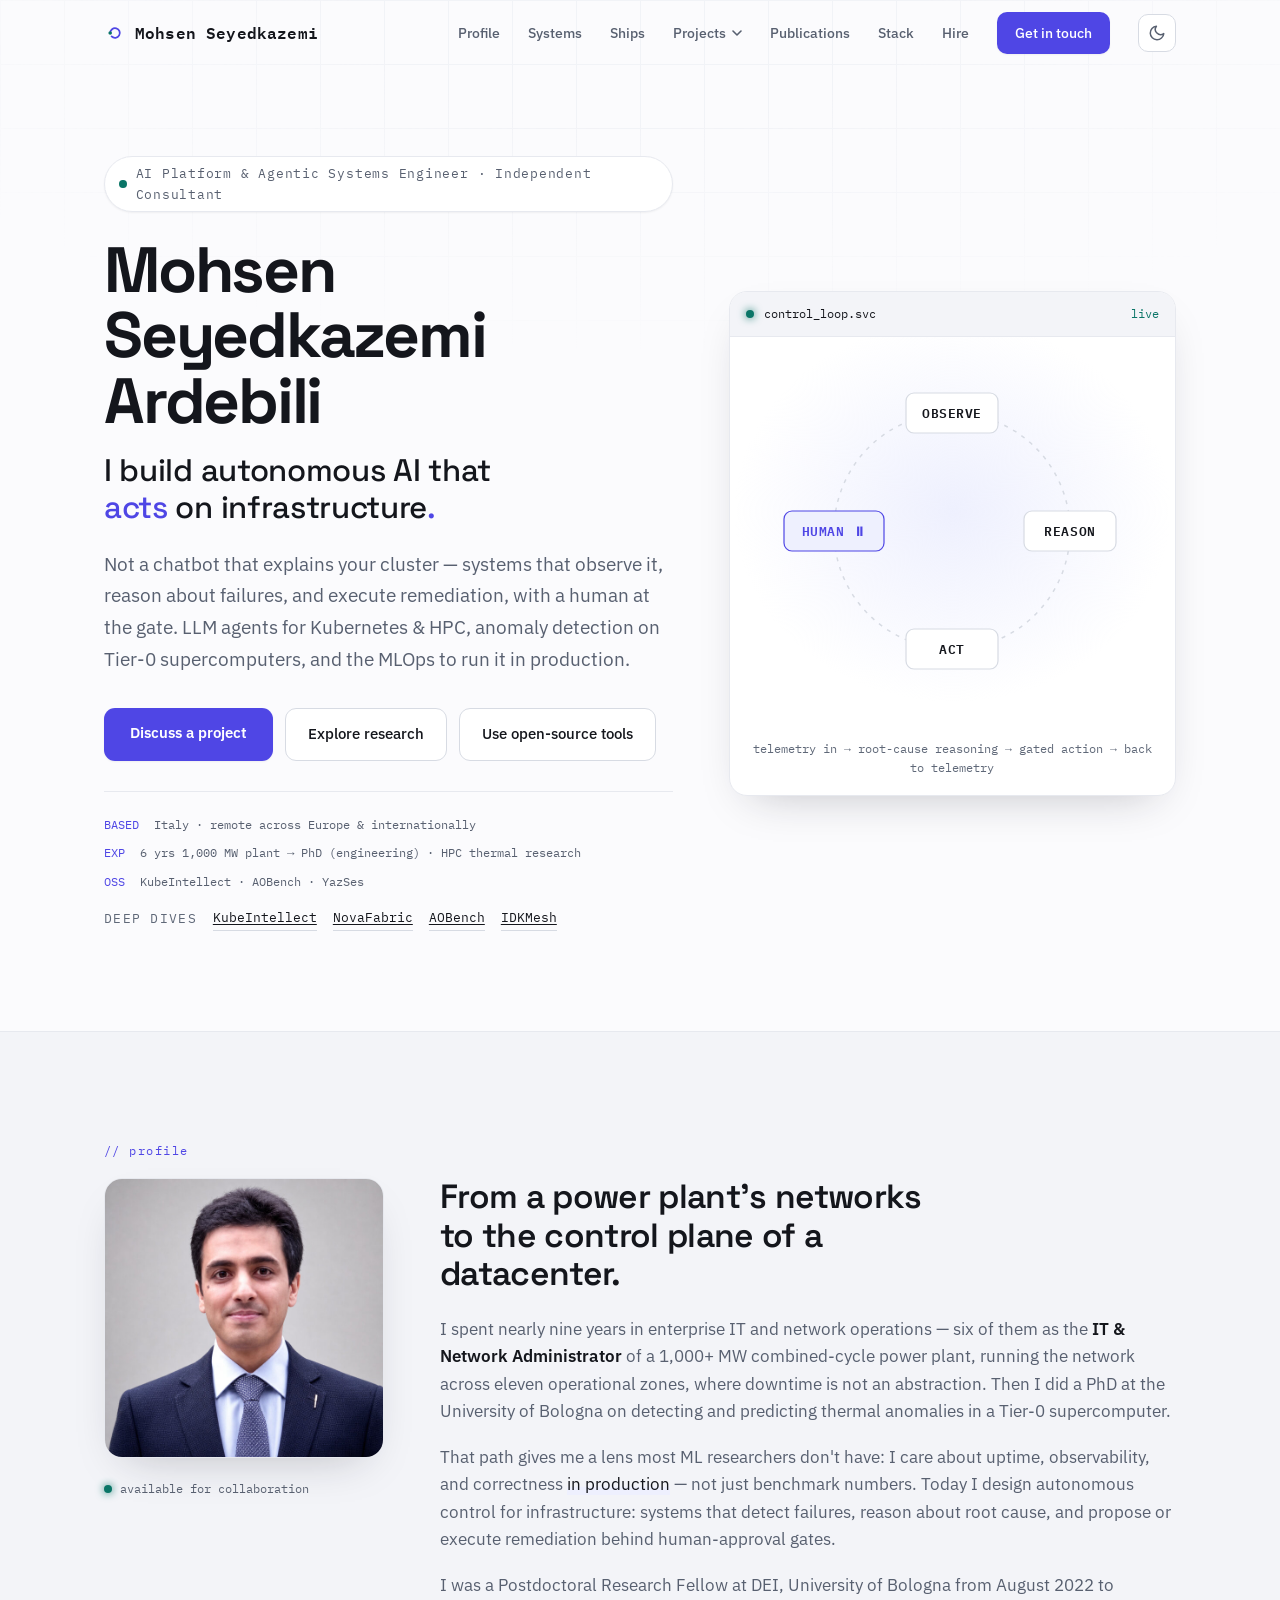
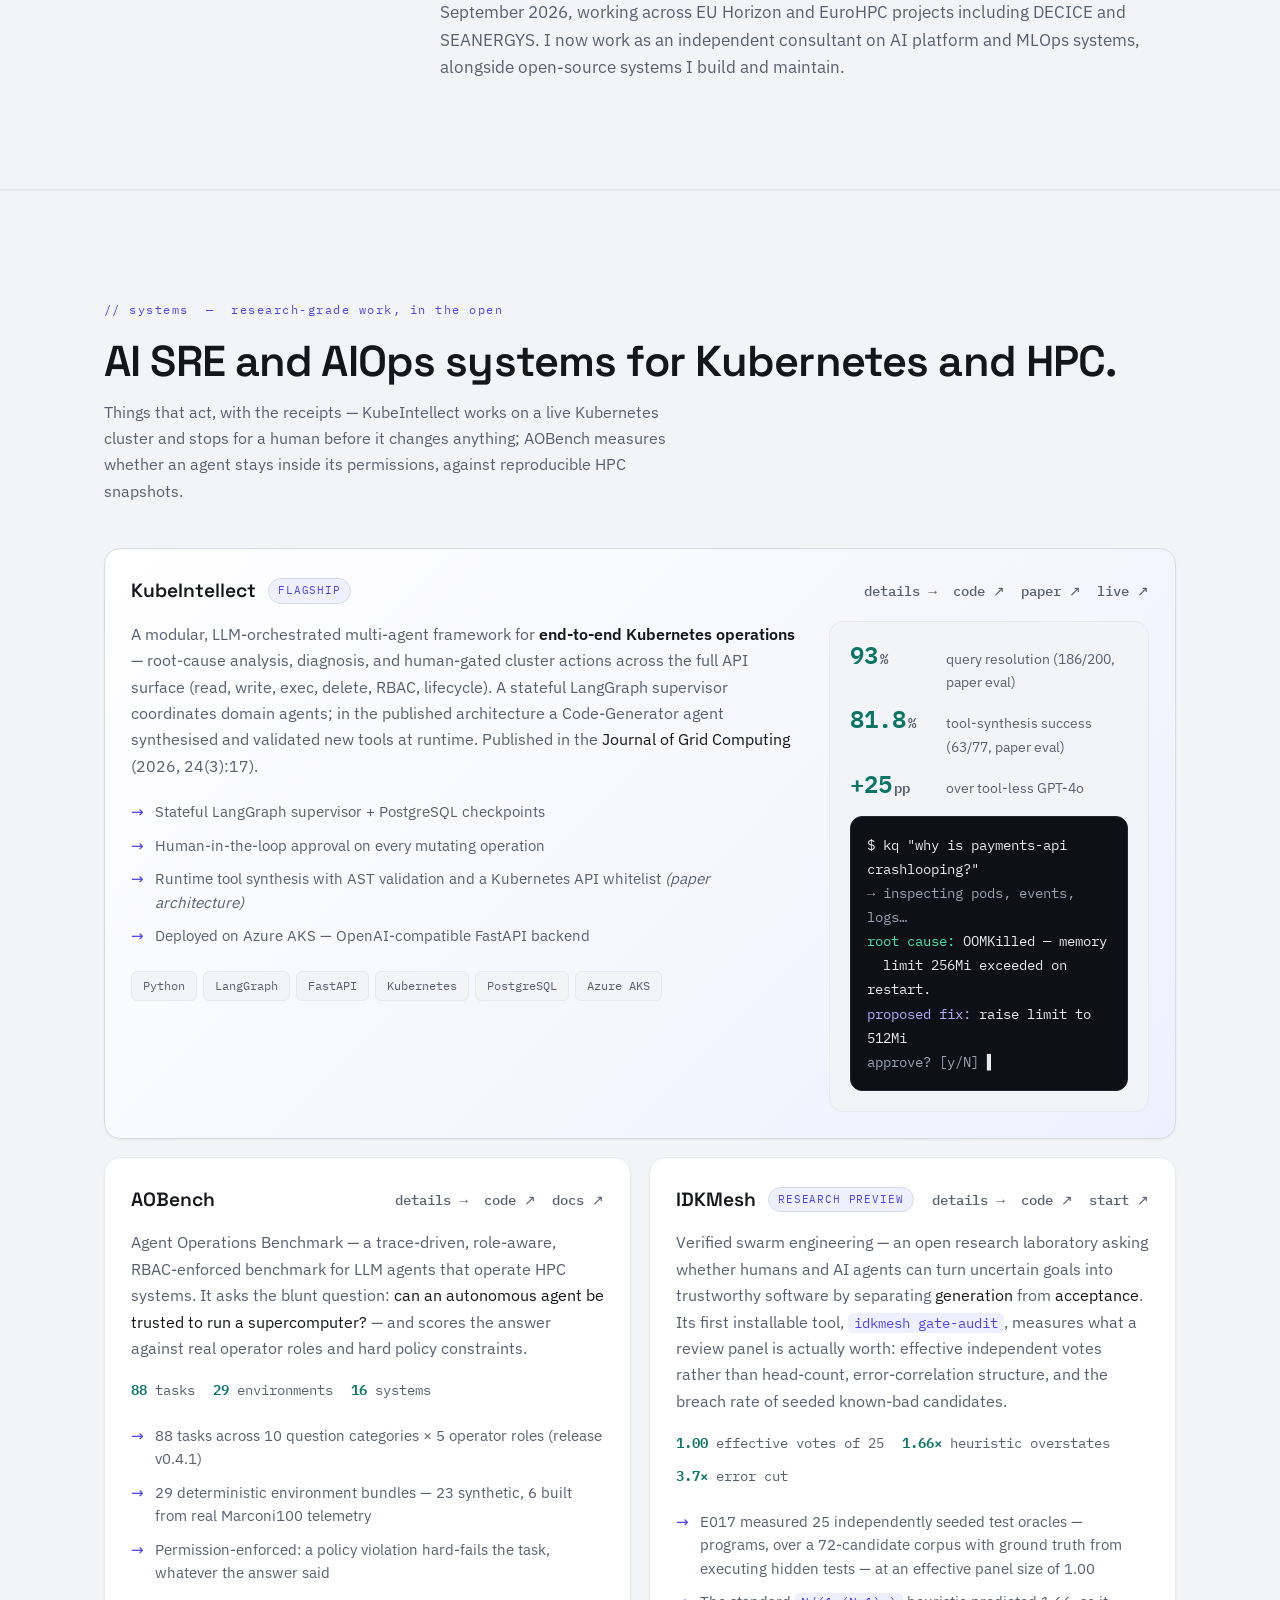
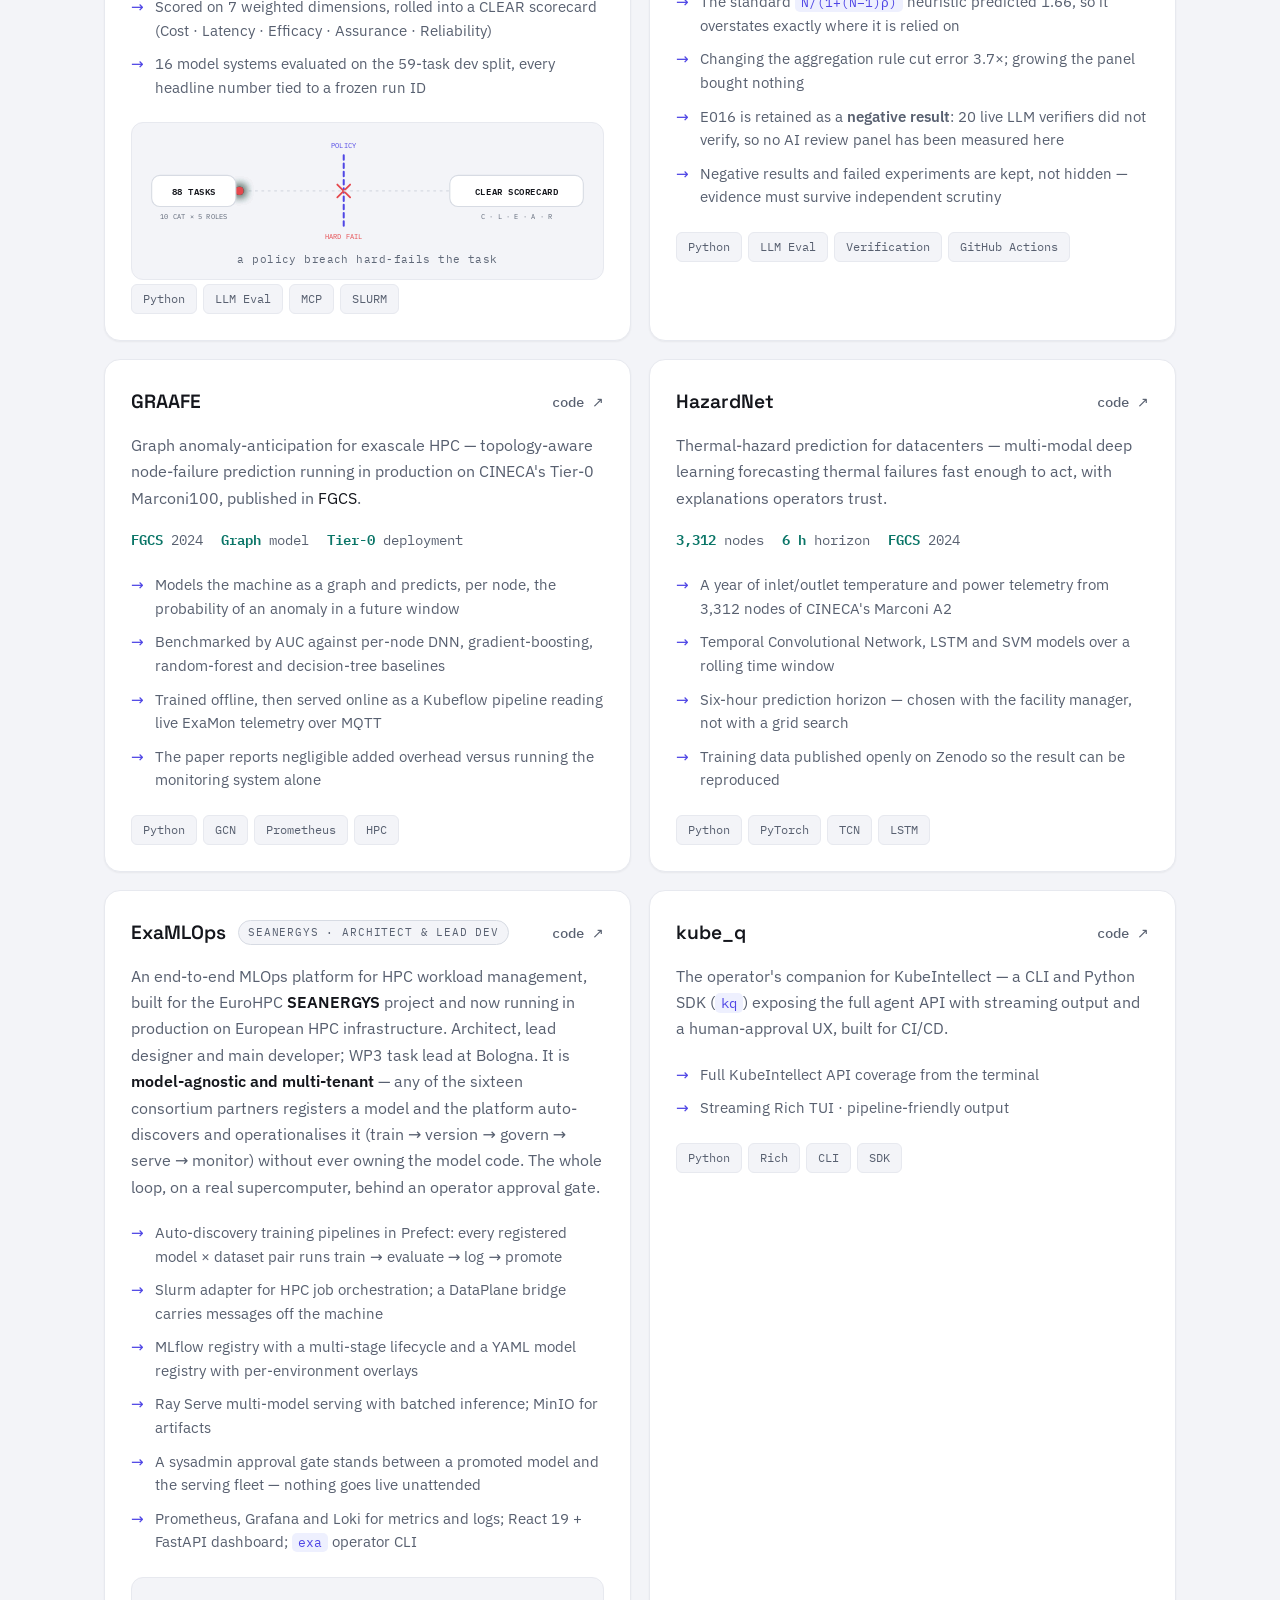
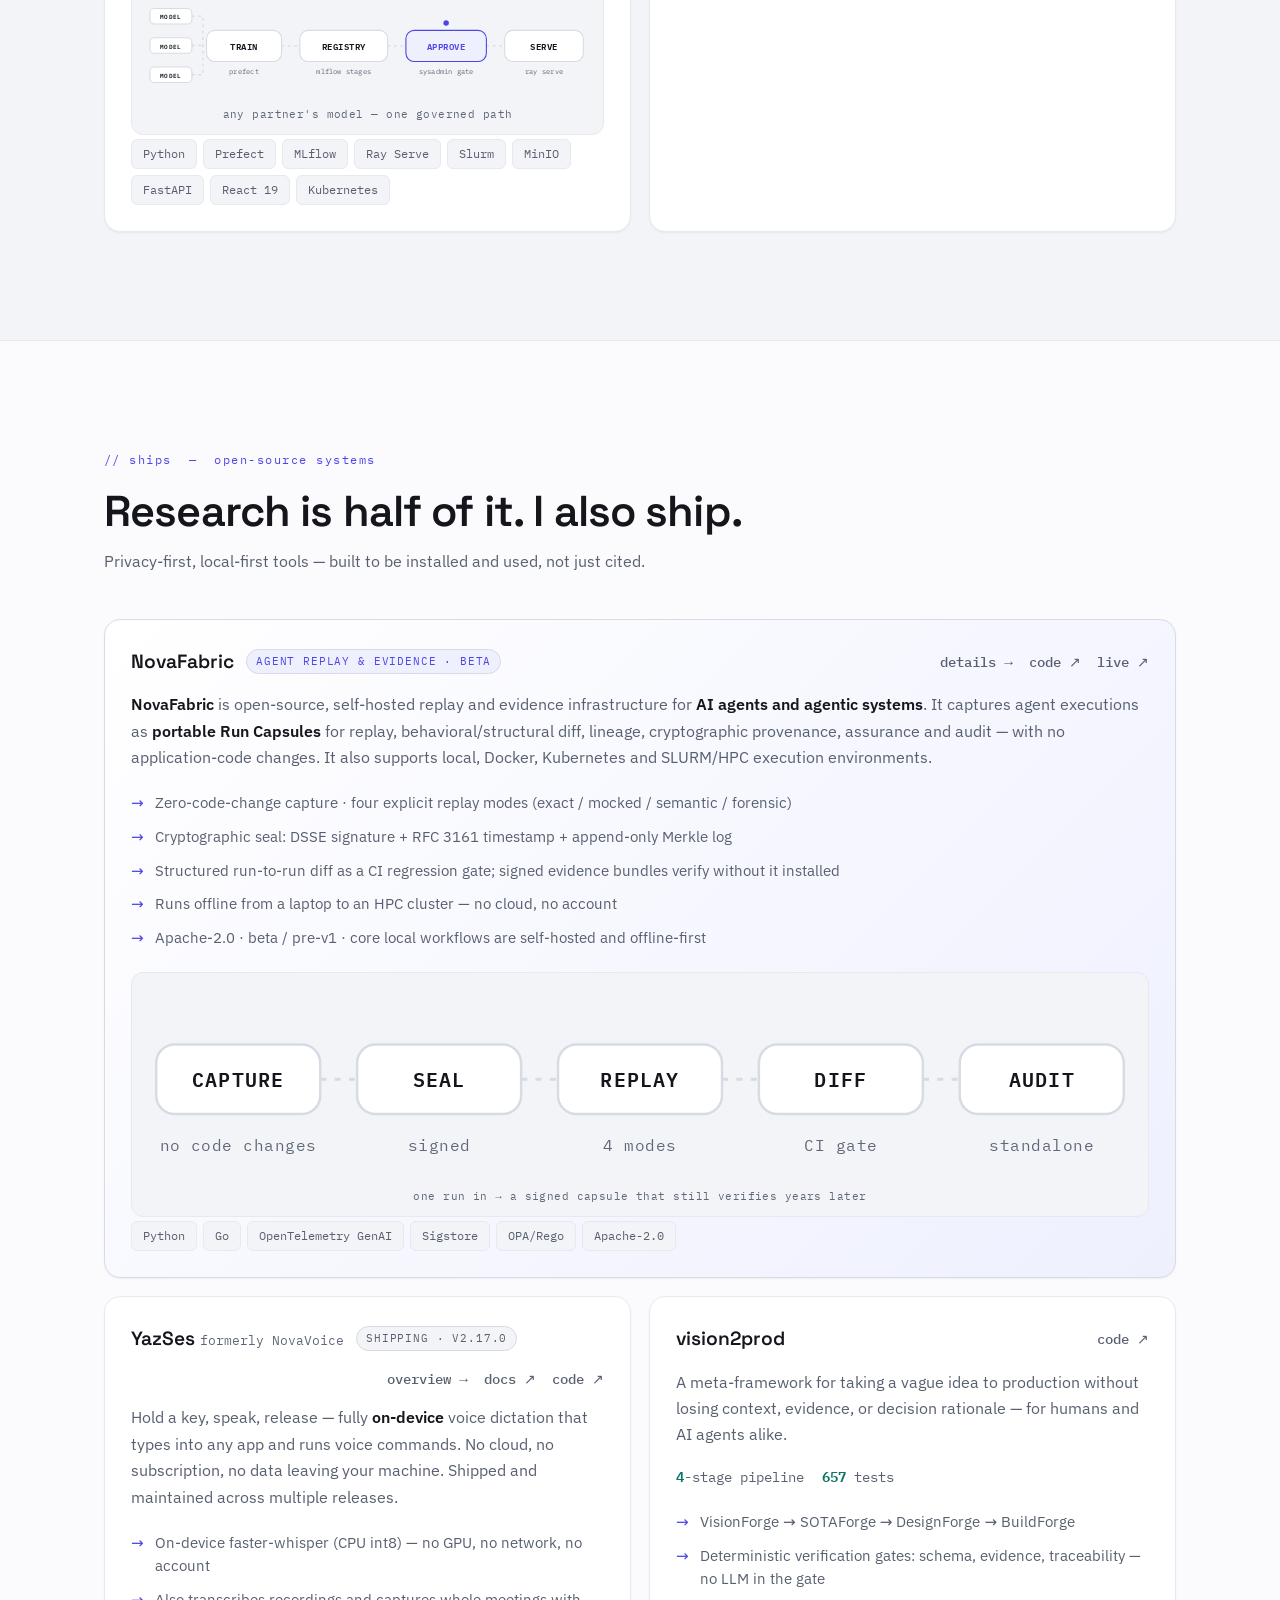
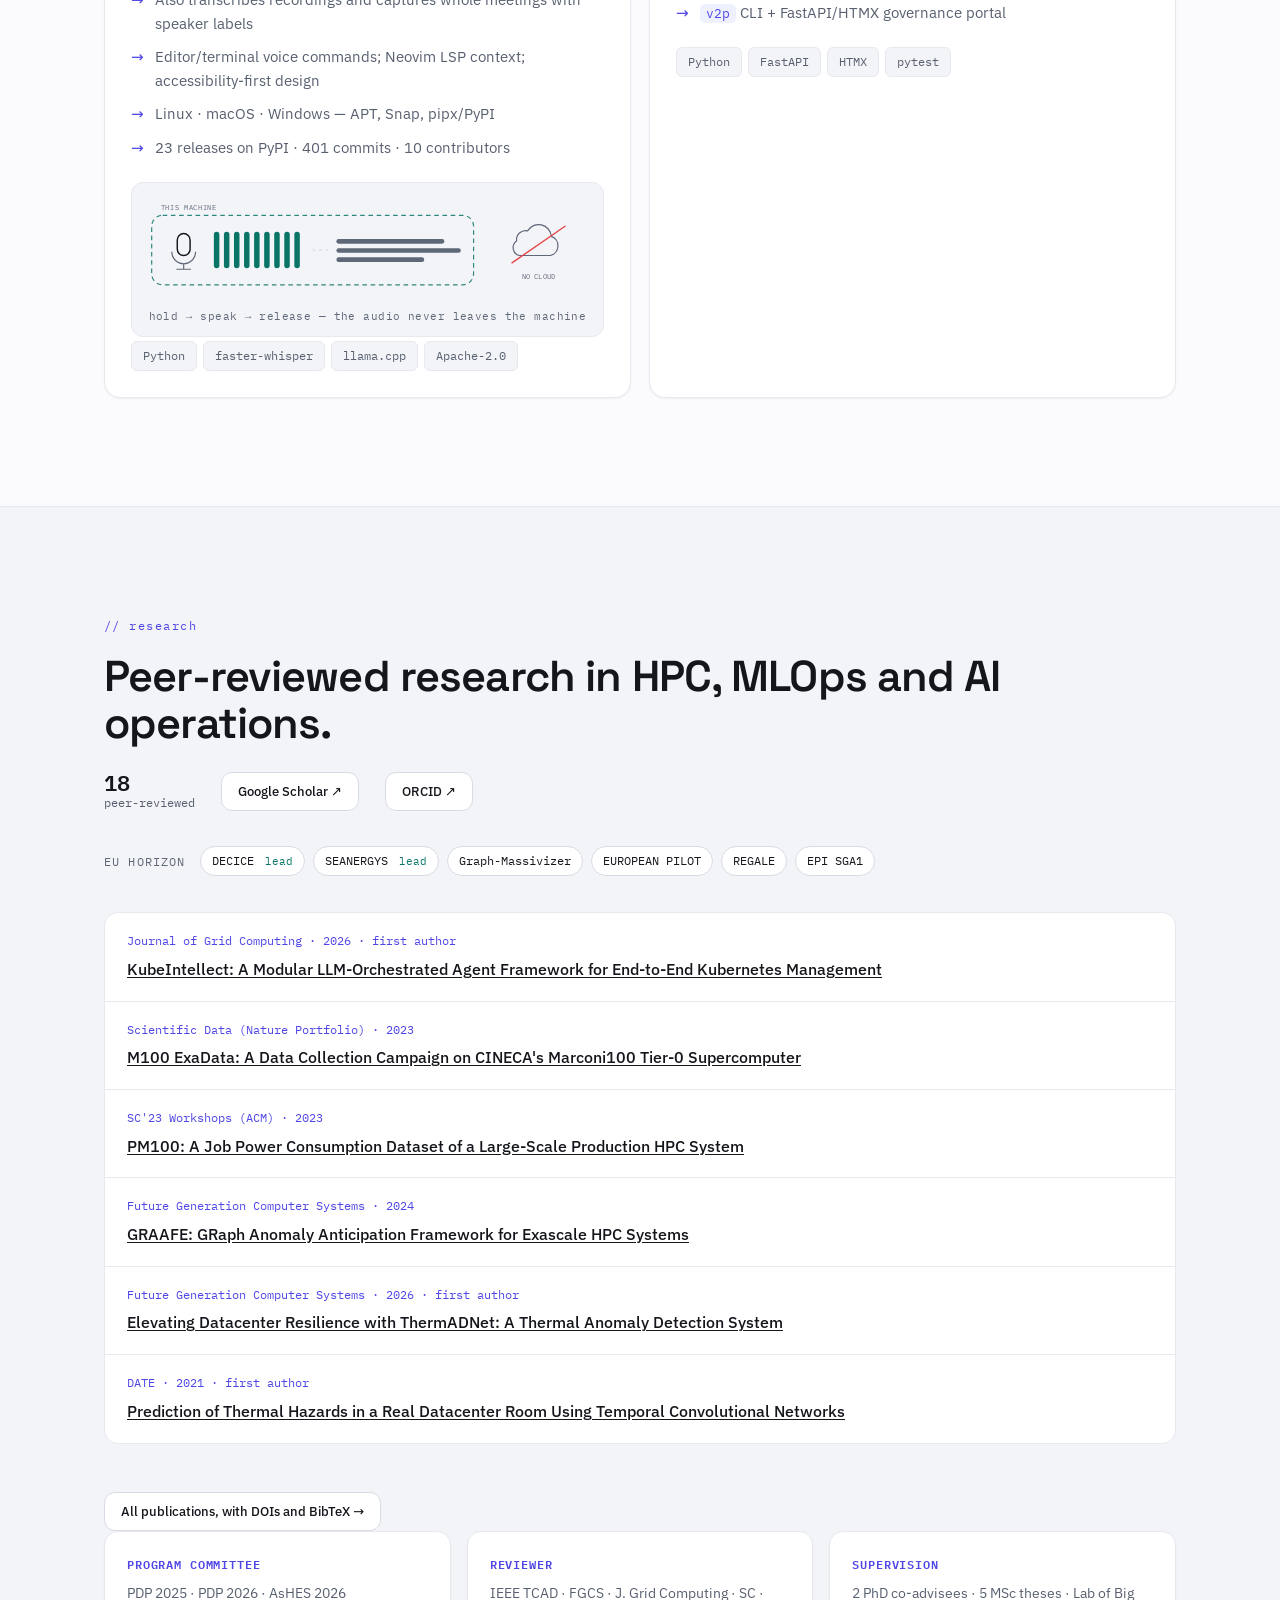
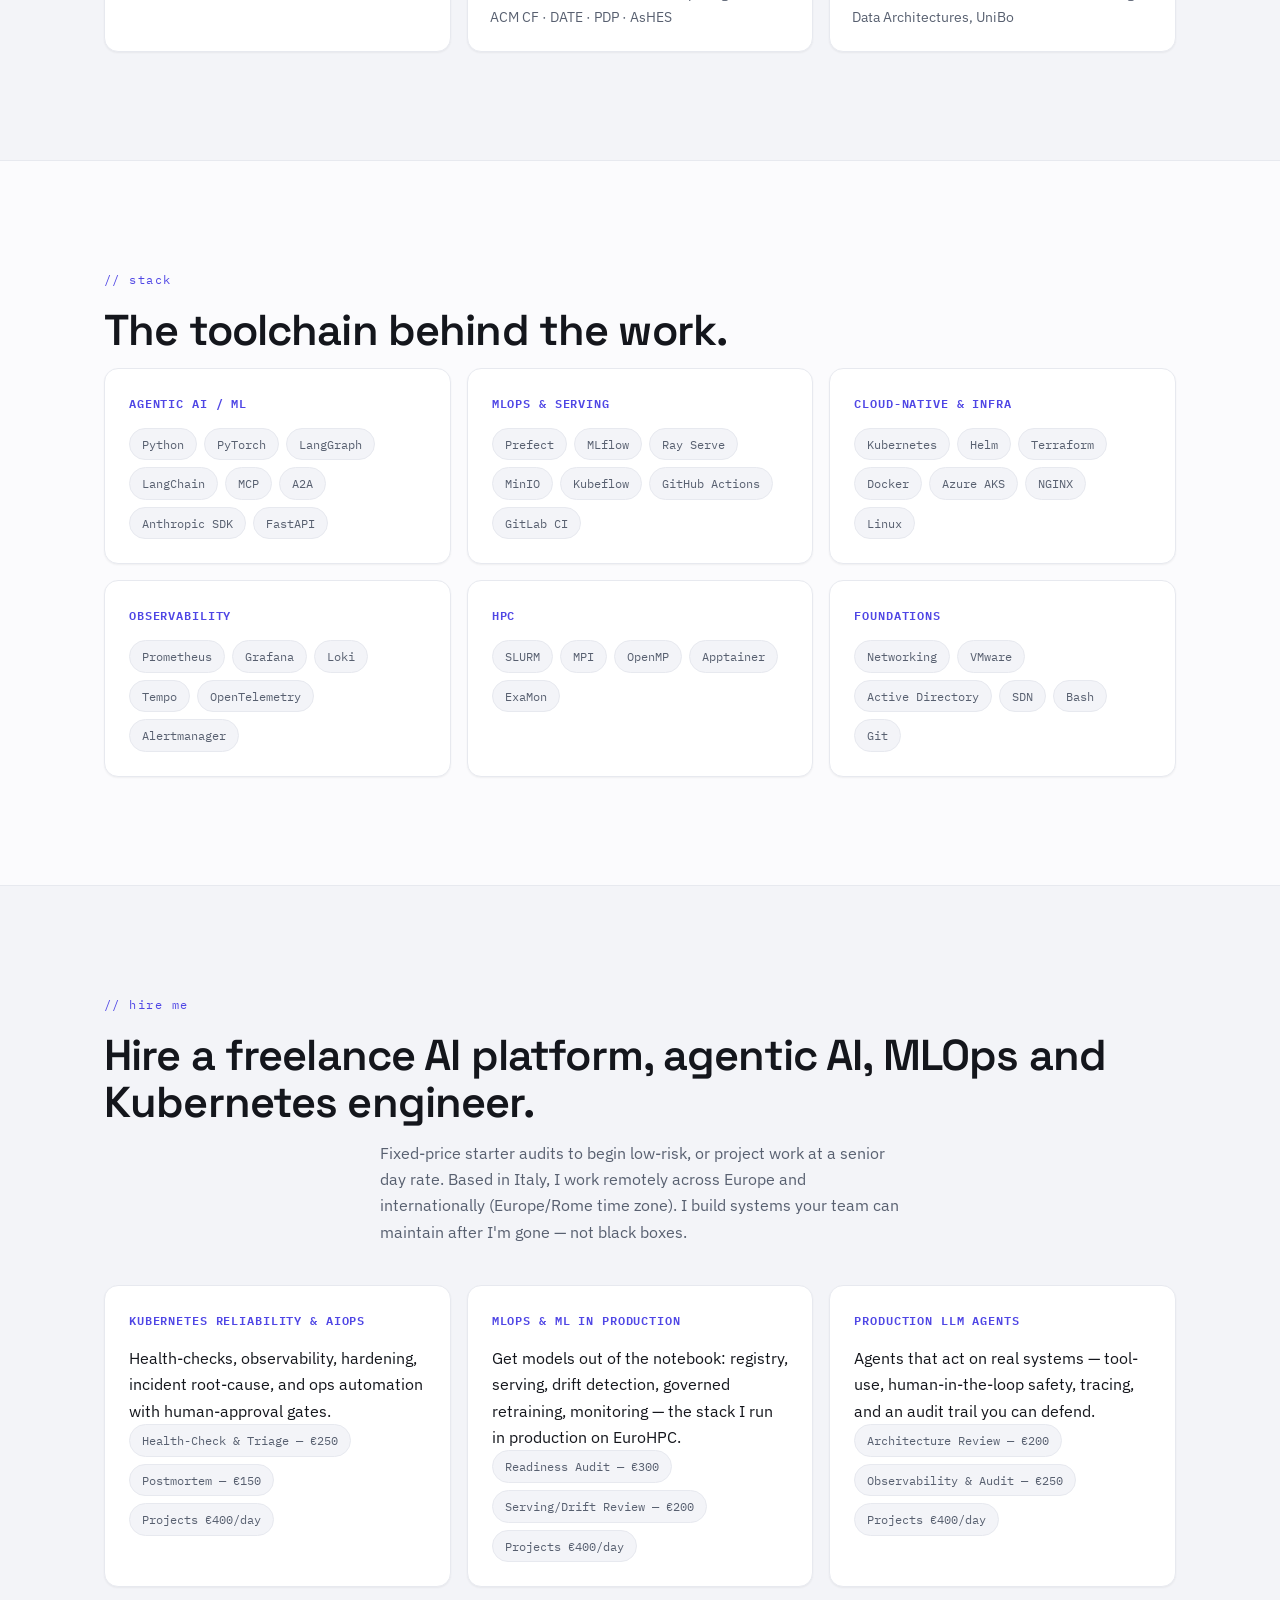
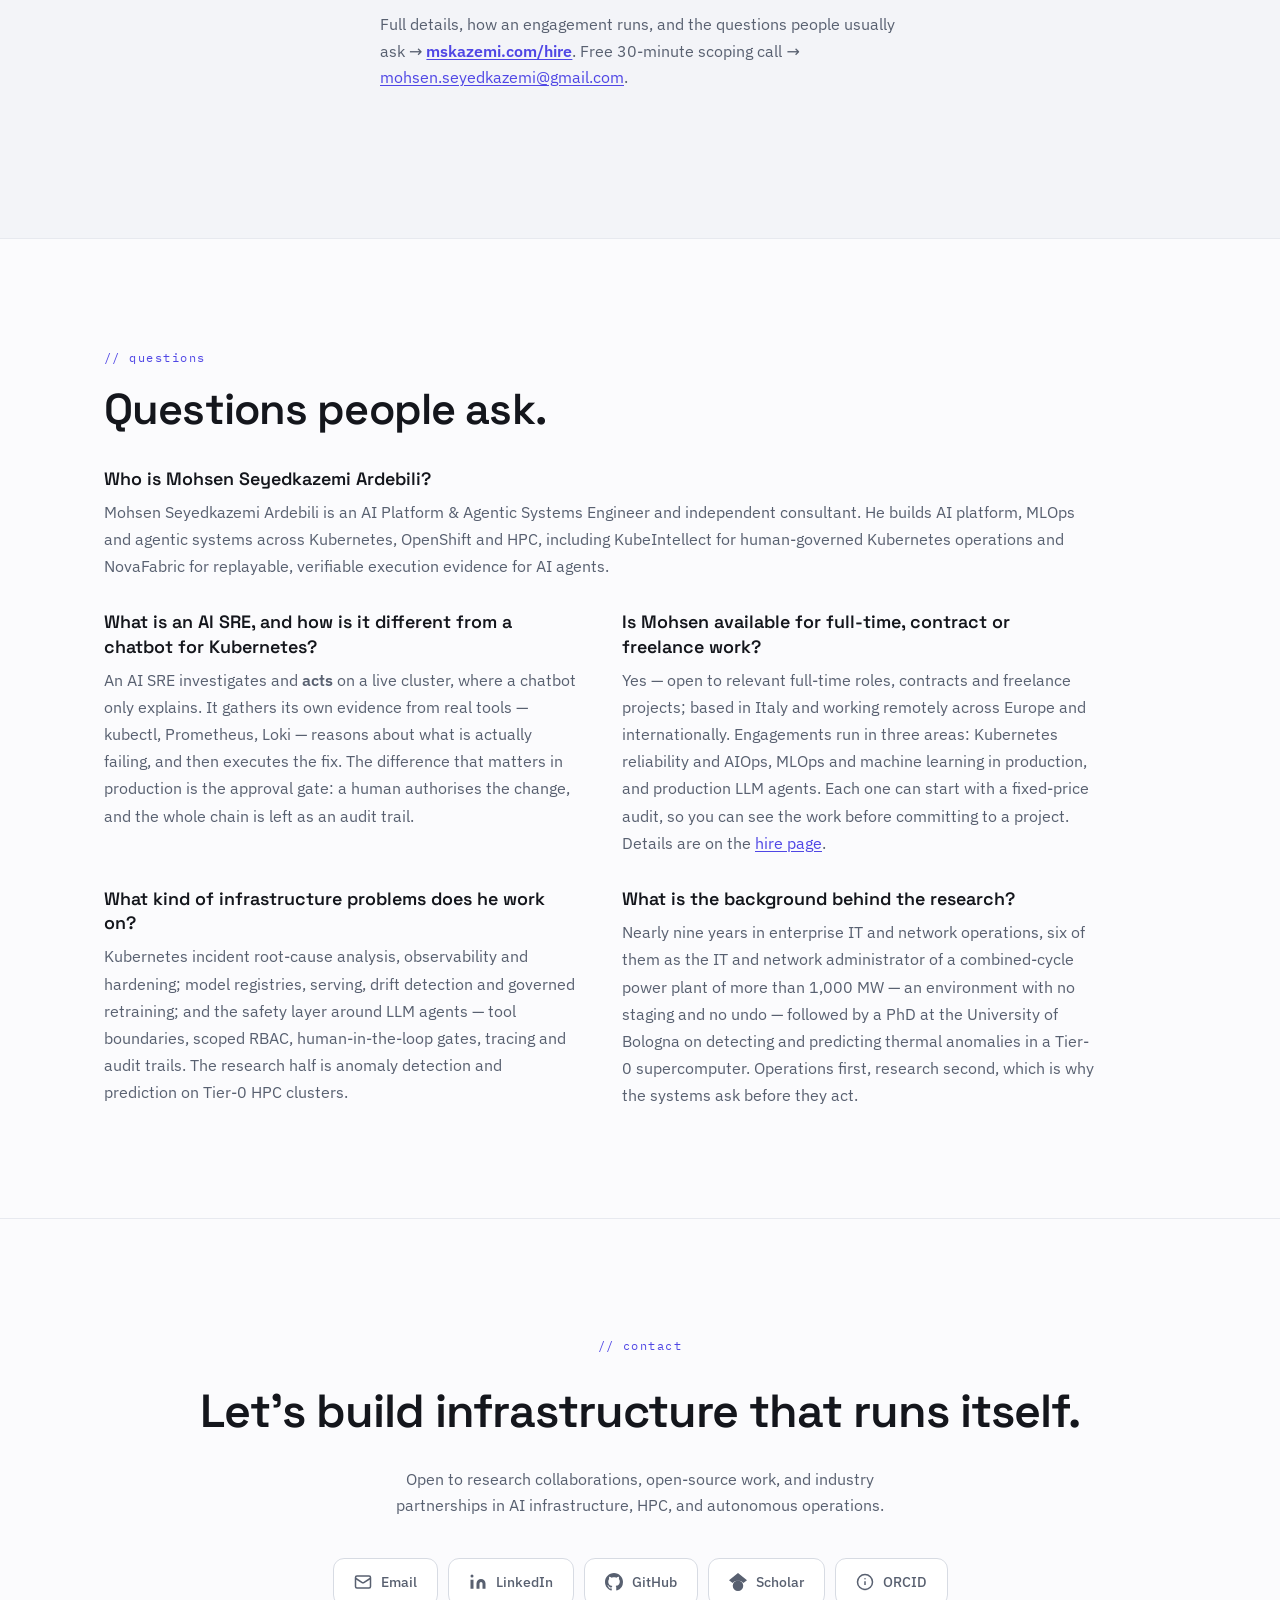
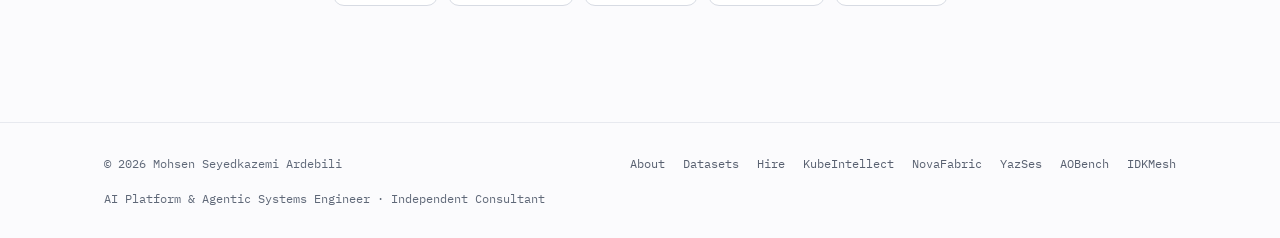
==== commit a7cad07e: "Proposal: three-choice first screen on the homepage and an honest /hire/ call label Separate from th" ====
--- a/index.html
+++ b/index.html
@@ -293,9 +293,9 @@
           Kubernetes &amp; HPC, anomaly detection on Tier-0 supercomputers, and the MLOps to run it in production.
         </p>
         <div class="hero-ctas">
-          <a href="#systems" class="btn-primary">See the systems</a>
-          <a href="https://github.com/MSKazemi" target="_blank" rel="noopener" class="btn-ghost">GitHub <span aria-hidden="true">↗</span></a>
-          <a href="https://scholar.google.com/citations?user=xP64pZsAAAAJ" target="_blank" rel="noopener" class="btn-ghost">Scholar <span aria-hidden="true">↗</span></a>
+          <a href="hire/" class="btn-primary">Discuss a project</a>
+          <a href="#research" class="btn-ghost">Explore research</a>
+          <a href="#systems" class="btn-ghost">Use open-source tools</a>
         </div>
         <ul class="status-strip" aria-label="Quick facts">
           <li><span class="k">BASED</span> Italy · remote across Europe &amp; internationally</li>
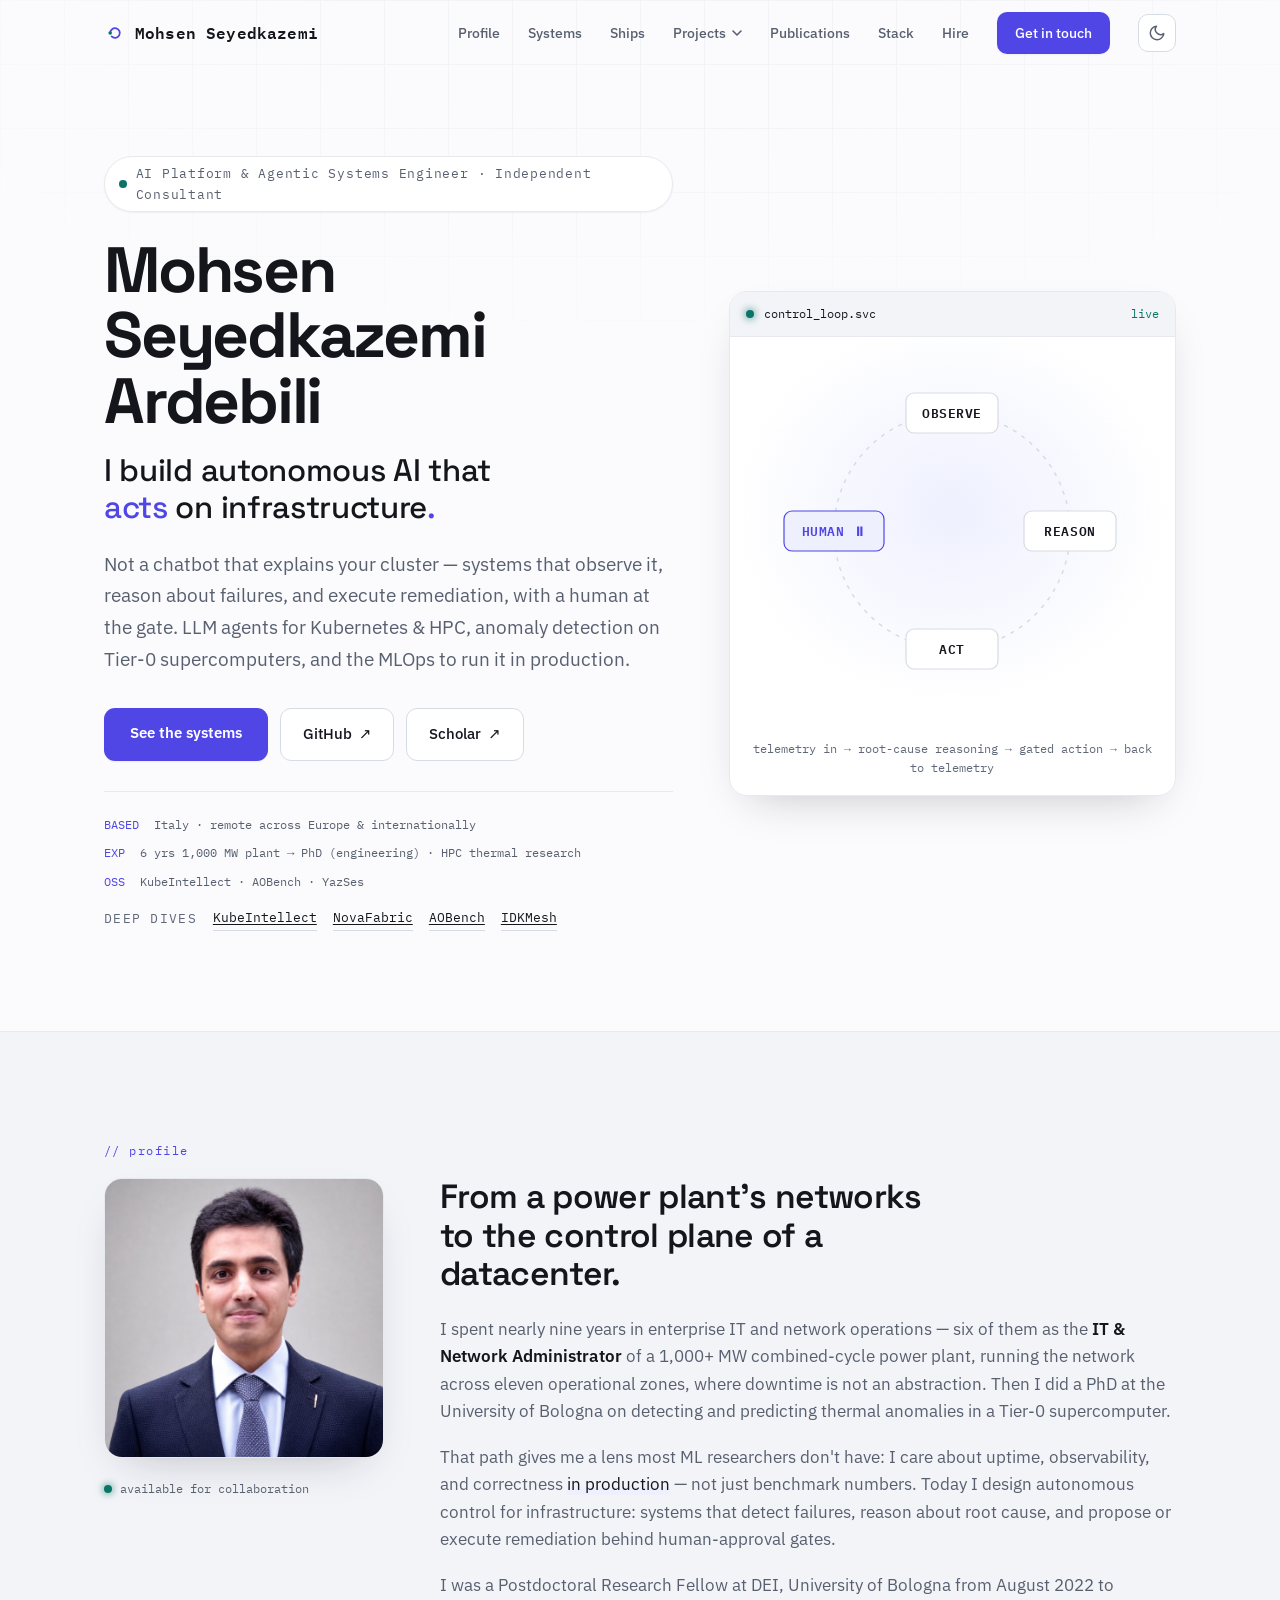
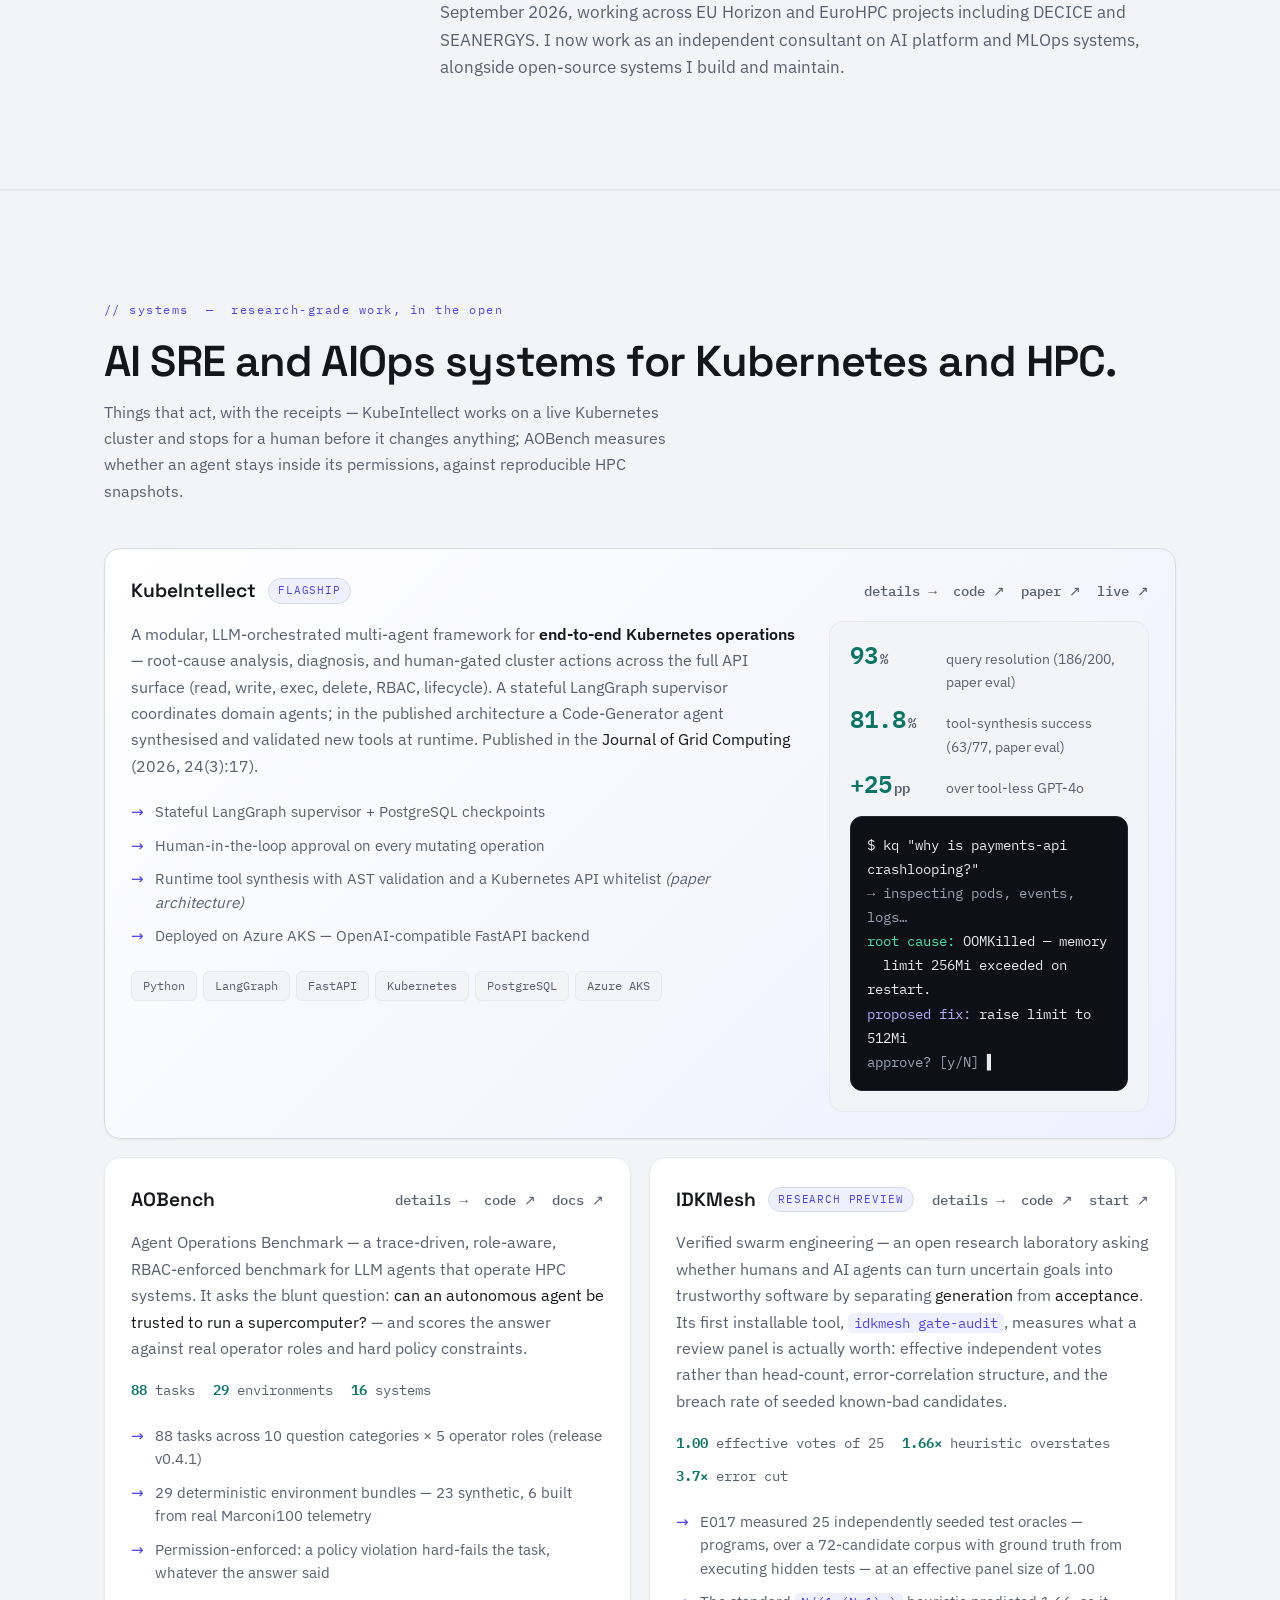
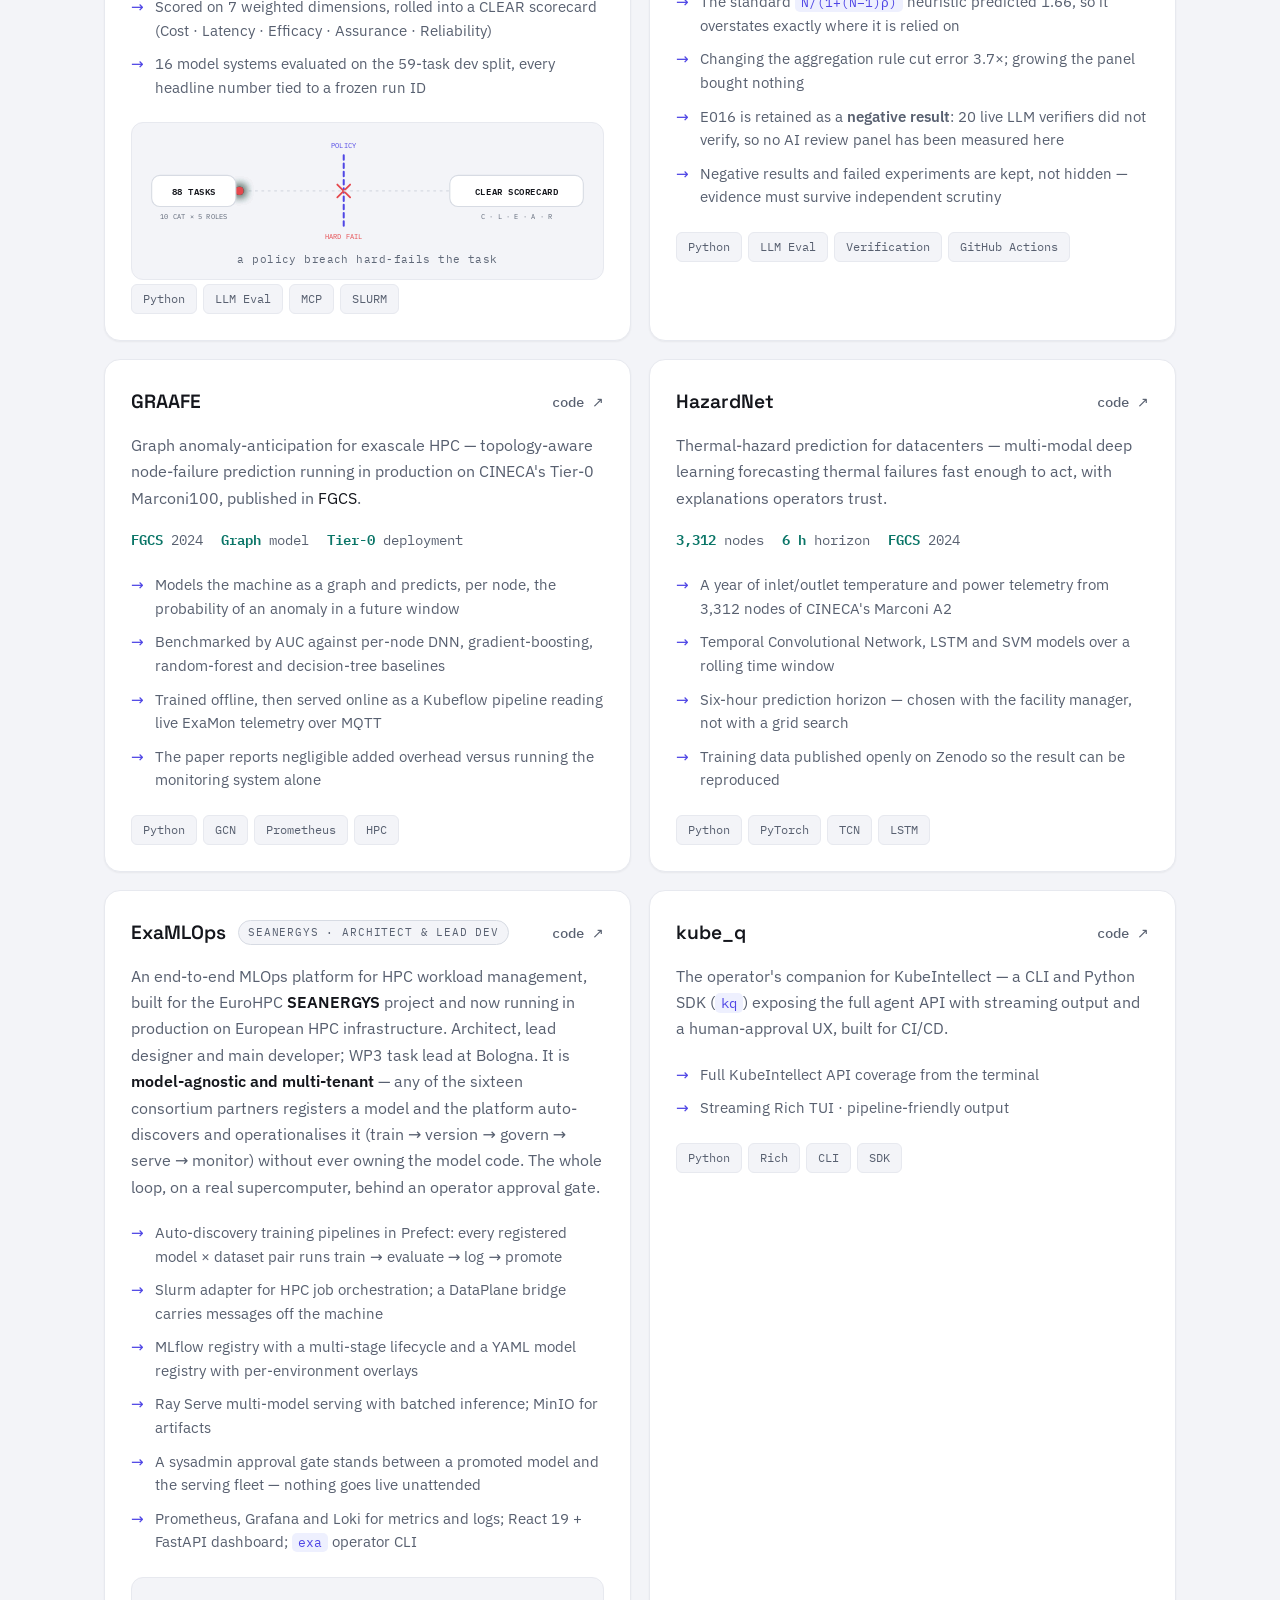
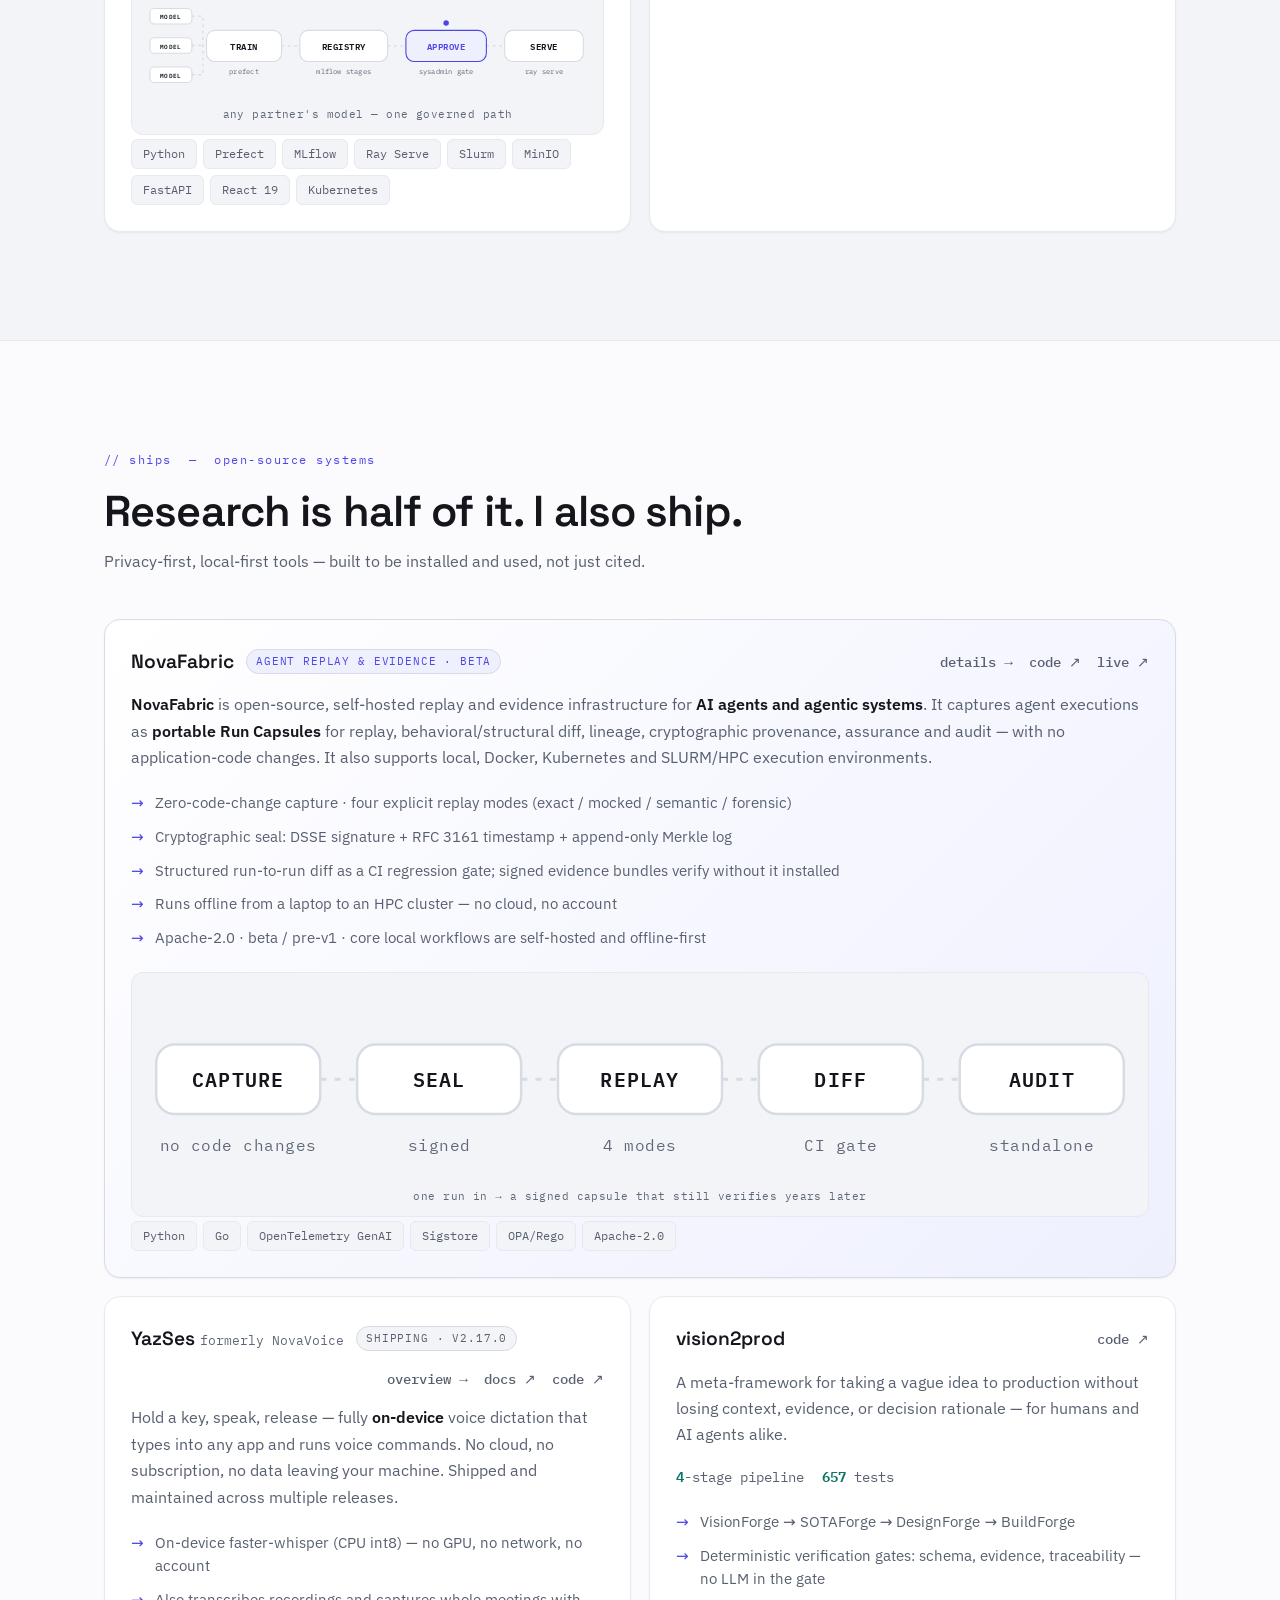
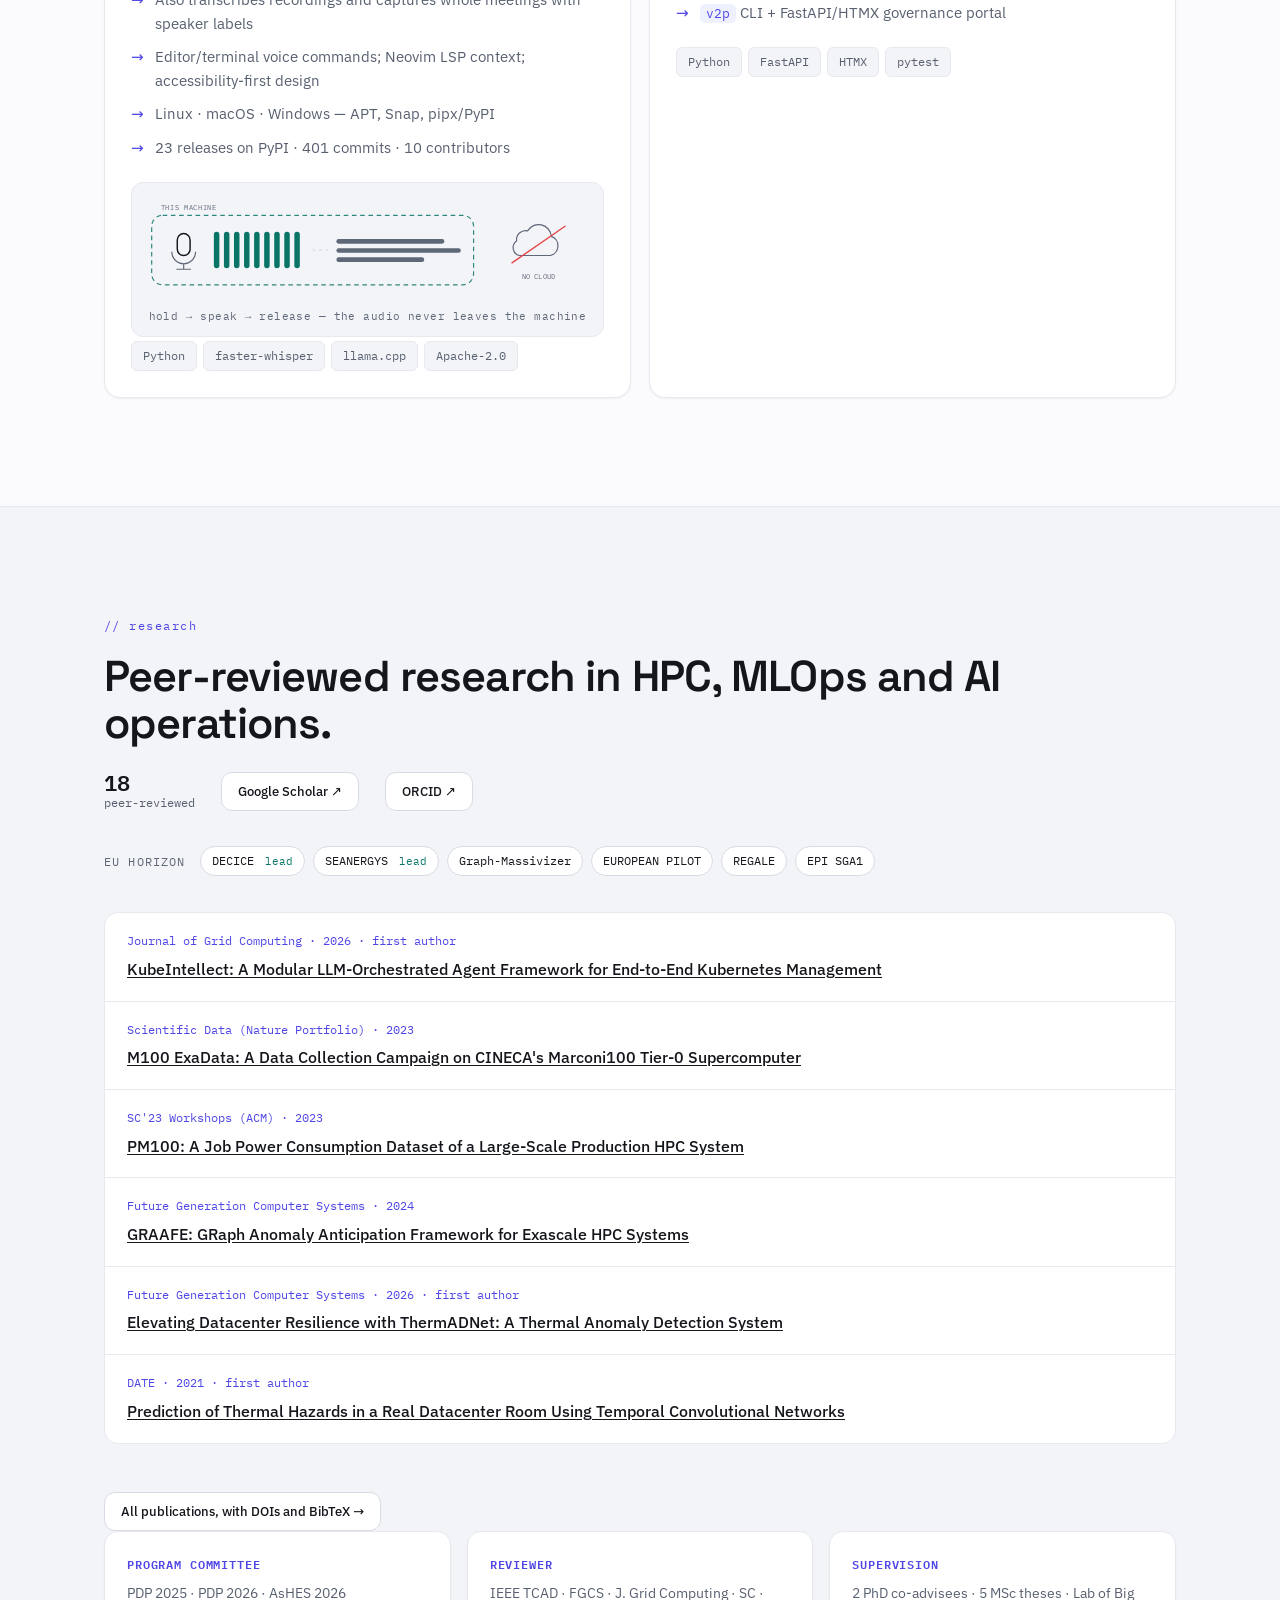
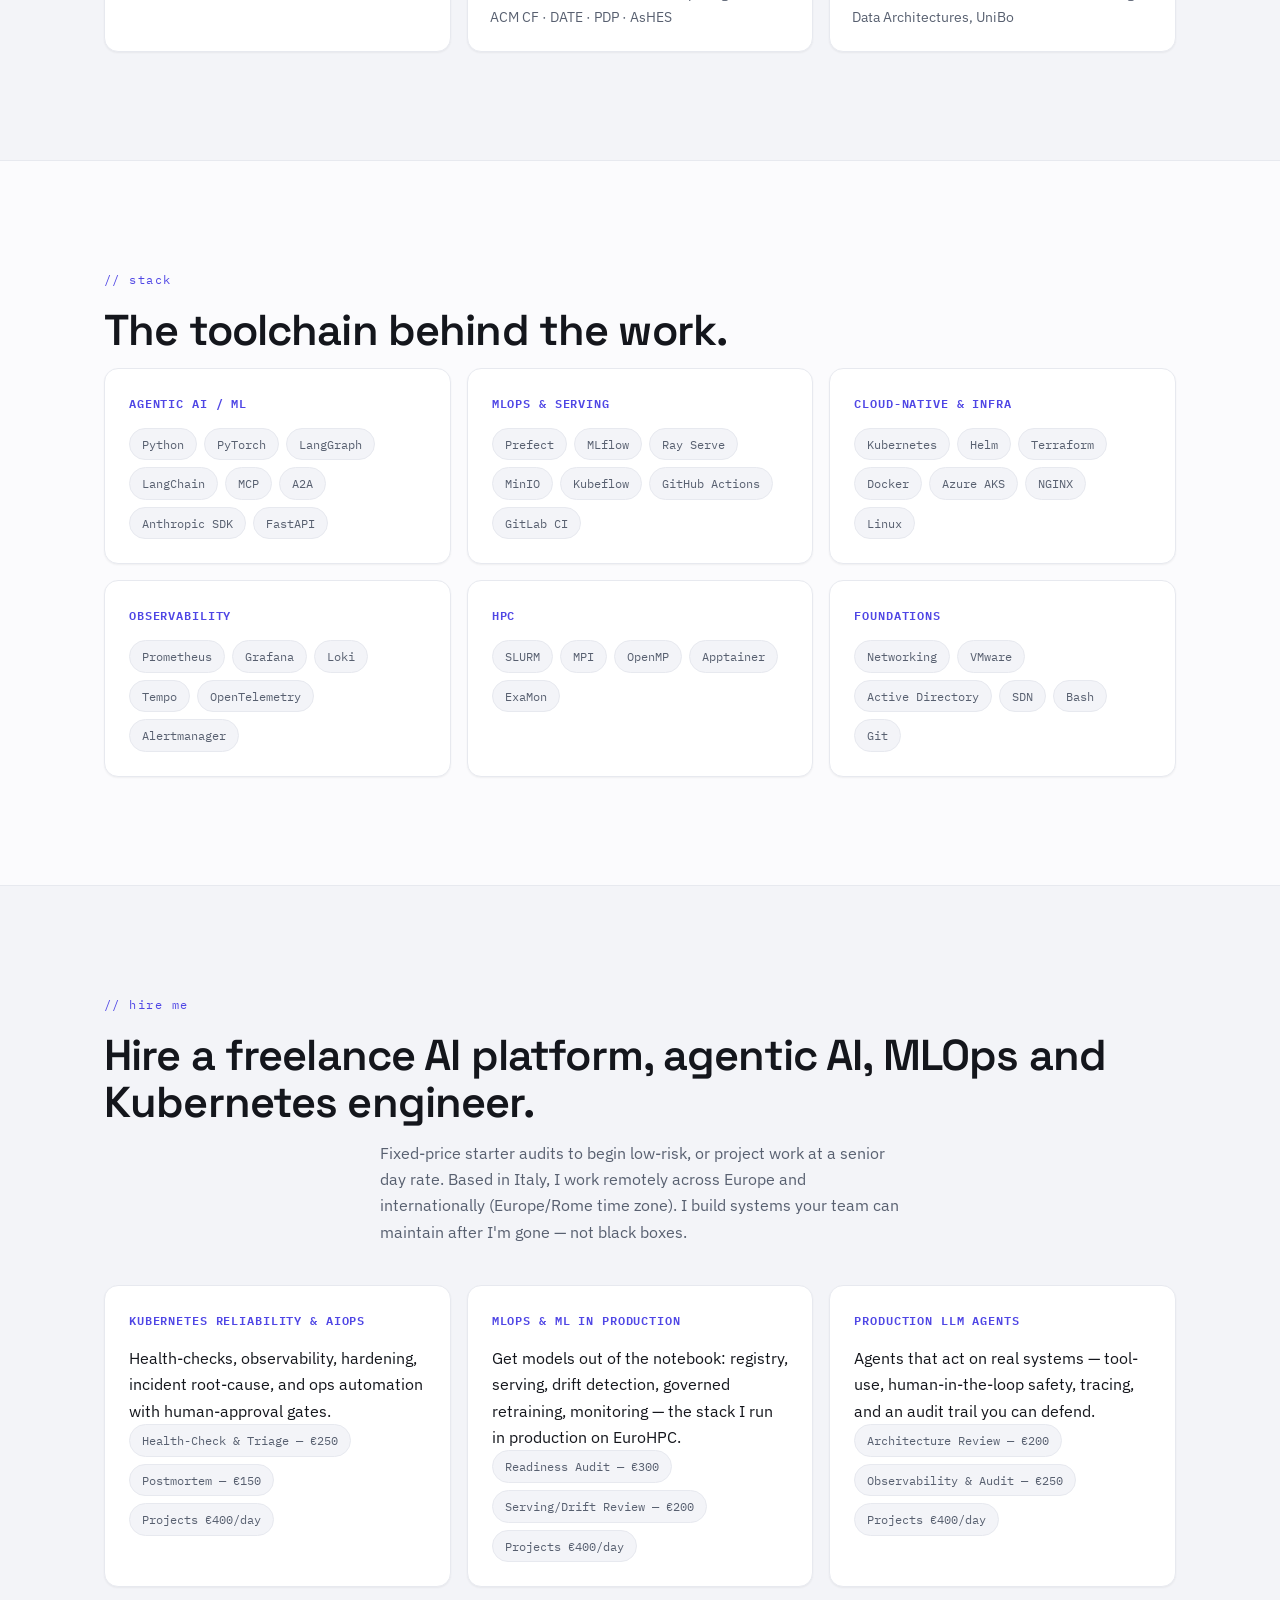
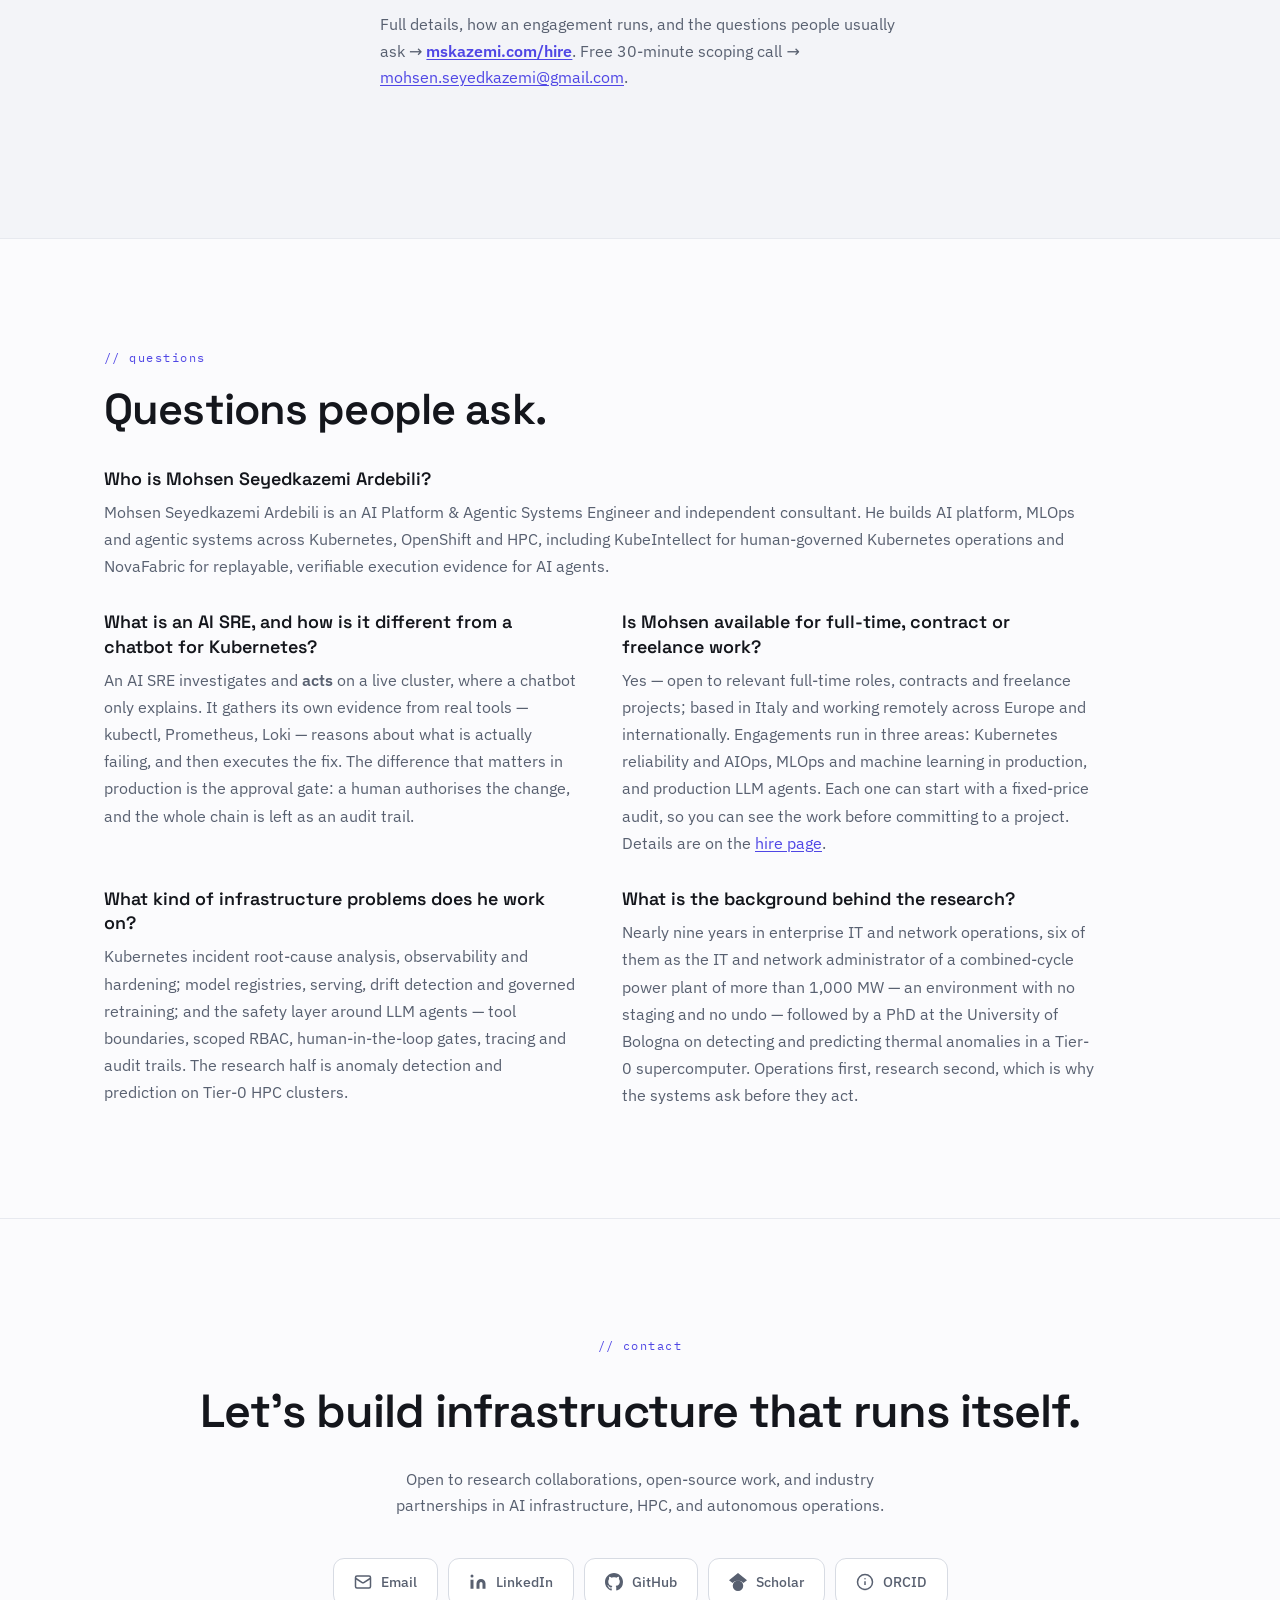
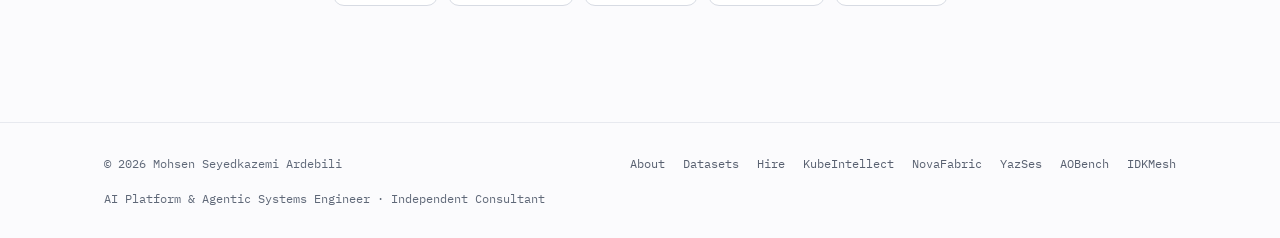
==== commit 8269431e: "Merge pull request #19 from MSKazemi/seo/2026-11-03-a11y-consistency a11y and consistency: contrast " ====
--- a/index.html
+++ b/index.html
@@ -293,9 +293,9 @@
           Kubernetes &amp; HPC, anomaly detection on Tier-0 supercomputers, and the MLOps to run it in production.
         </p>
         <div class="hero-ctas">
-          <a href="hire/" class="btn-primary">Discuss a project</a>
-          <a href="#research" class="btn-ghost">Explore research</a>
-          <a href="#systems" class="btn-ghost">Use open-source tools</a>
+          <a href="#systems" class="btn-primary">See the systems</a>
+          <a href="https://github.com/MSKazemi" target="_blank" rel="noopener" class="btn-ghost">GitHub <span aria-hidden="true">↗</span></a>
+          <a href="https://scholar.google.com/citations?user=xP64pZsAAAAJ" target="_blank" rel="noopener" class="btn-ghost">Scholar <span aria-hidden="true">↗</span></a>
         </div>
         <ul class="status-strip" aria-label="Quick facts">
           <li><span class="k">BASED</span> Italy · remote across Europe &amp; internationally</li>
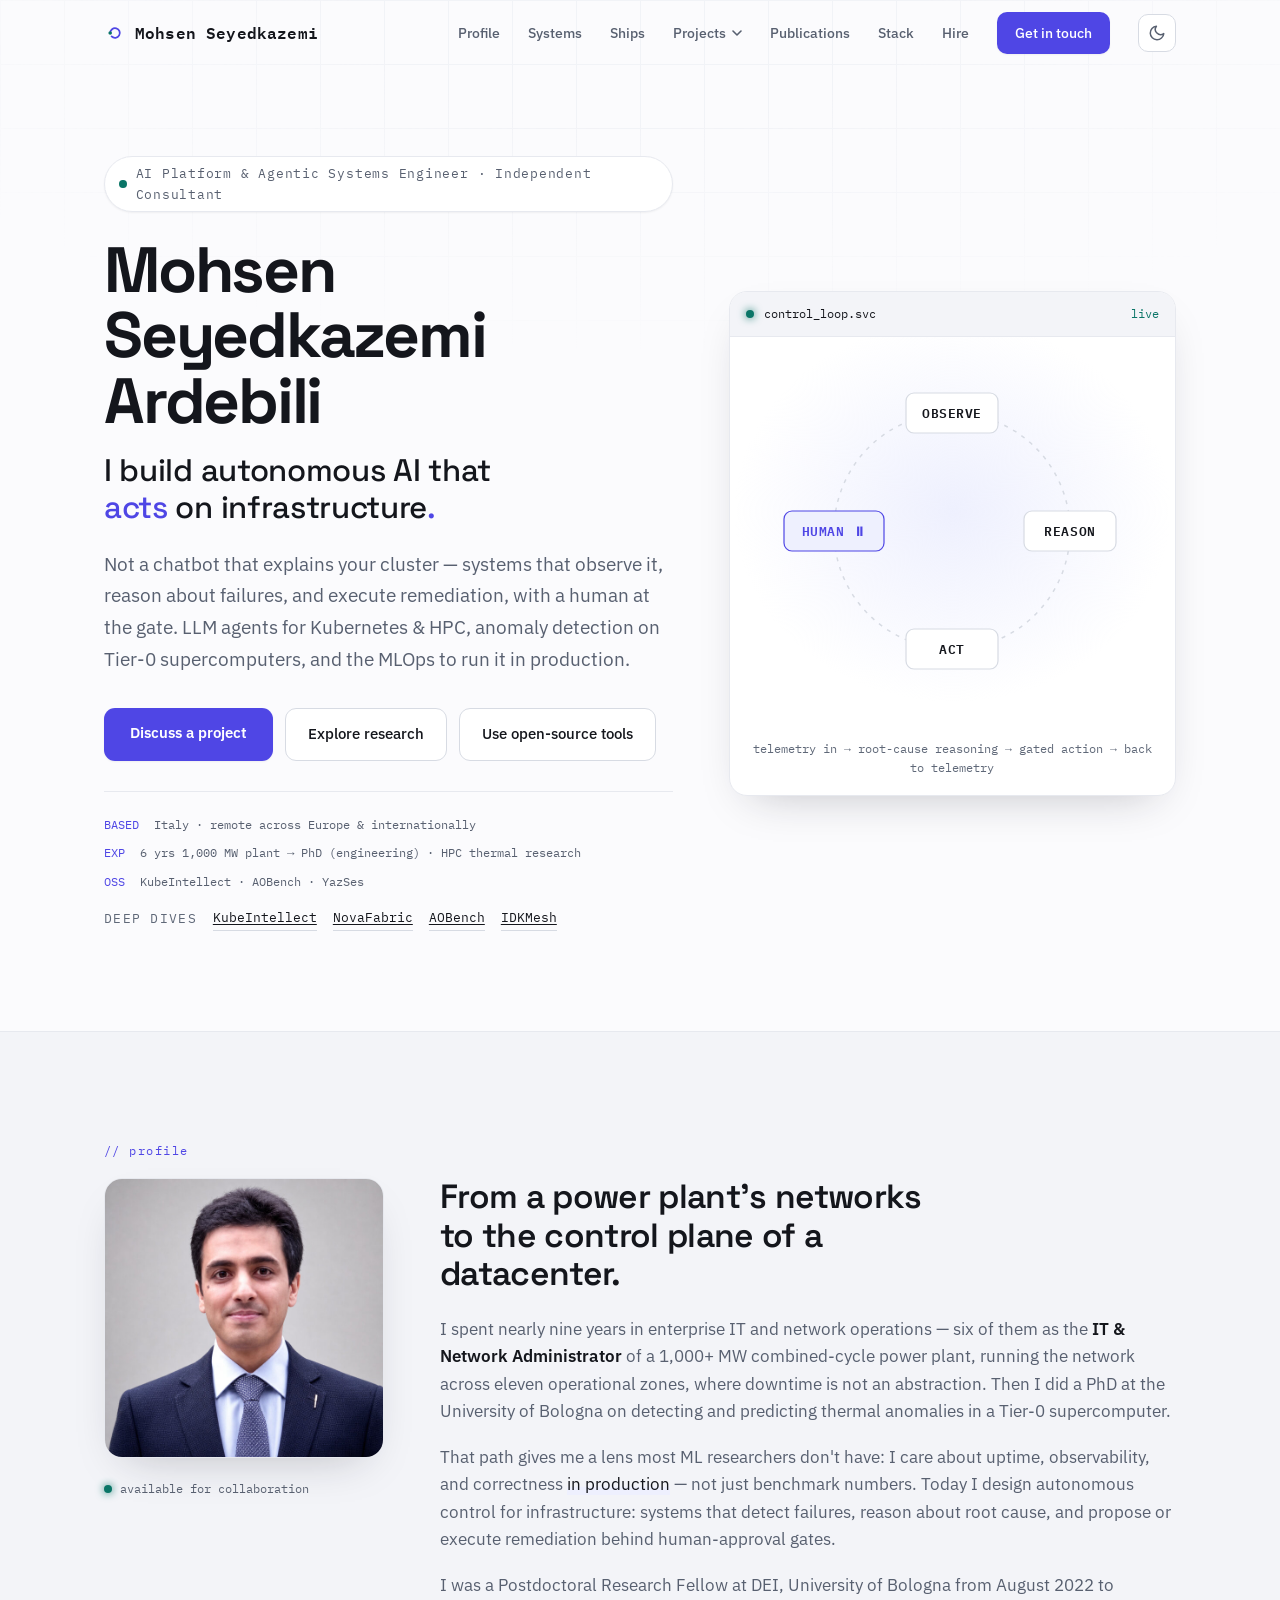
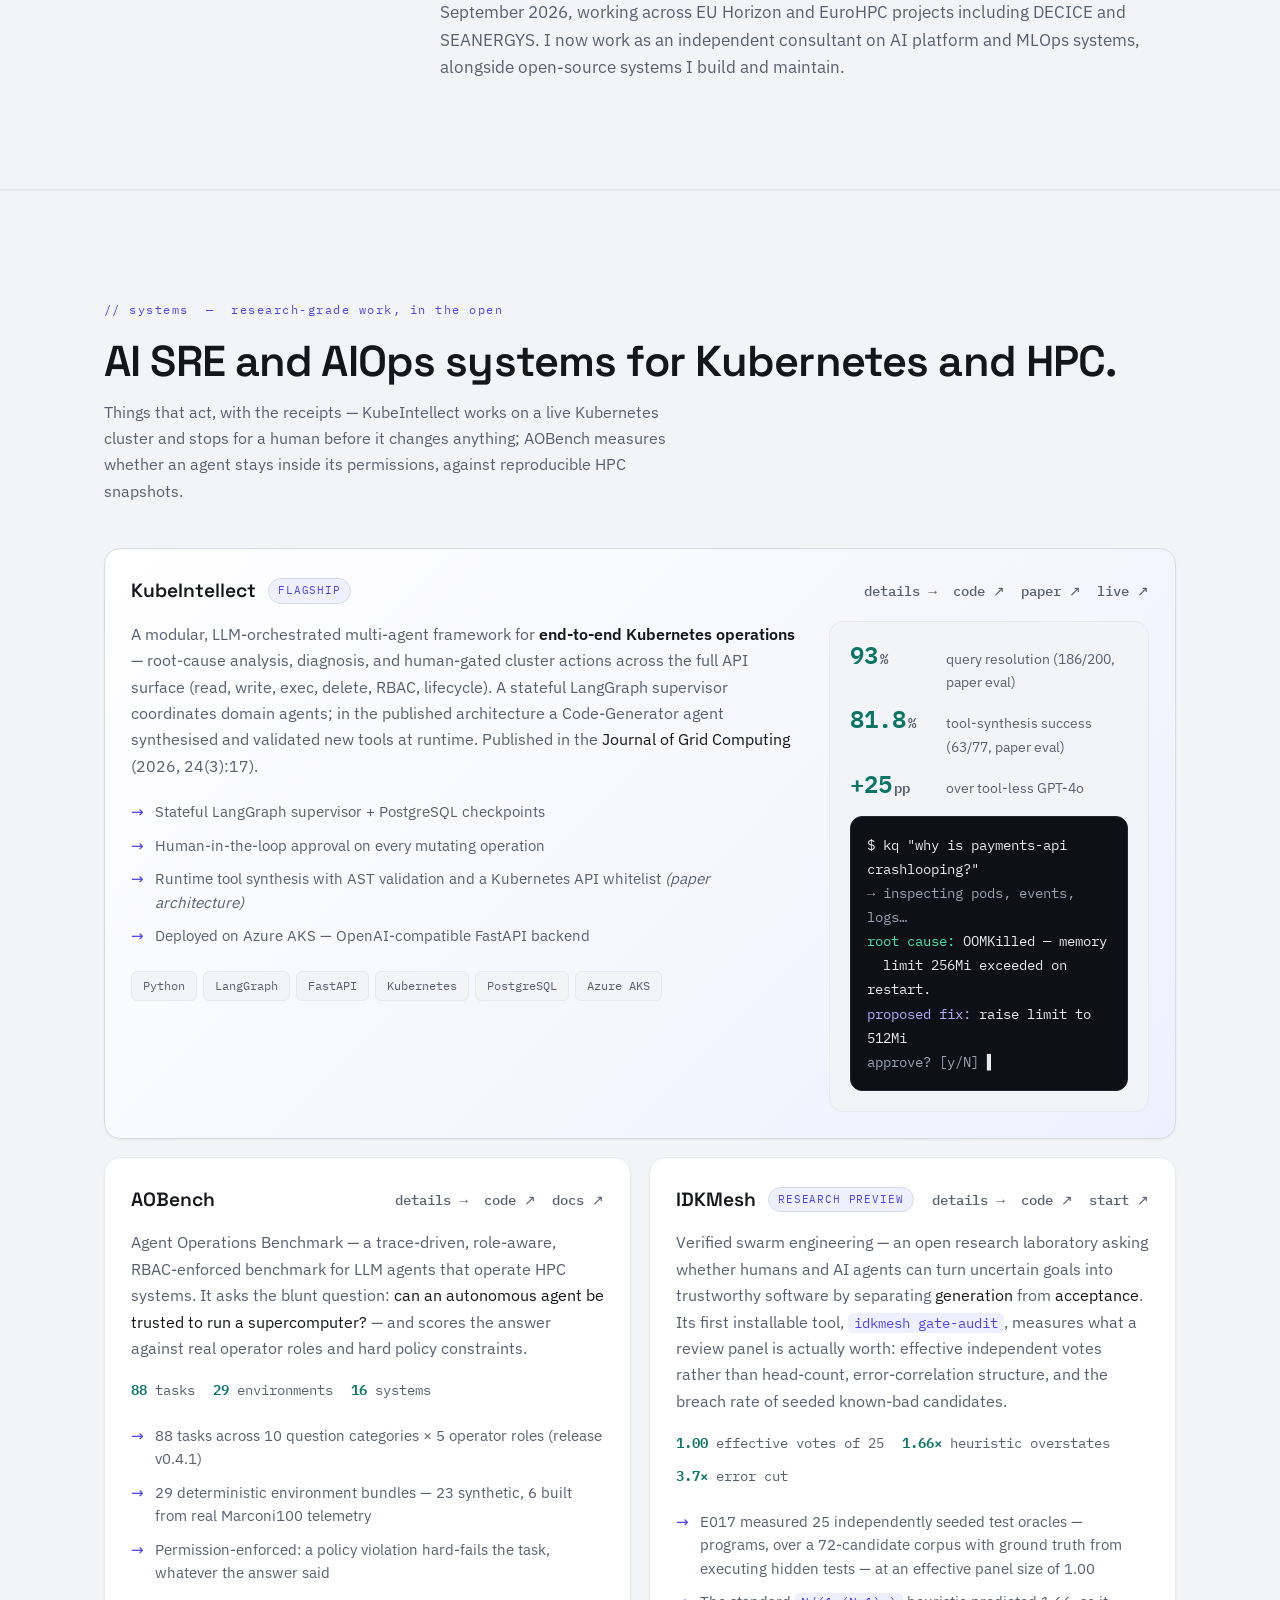
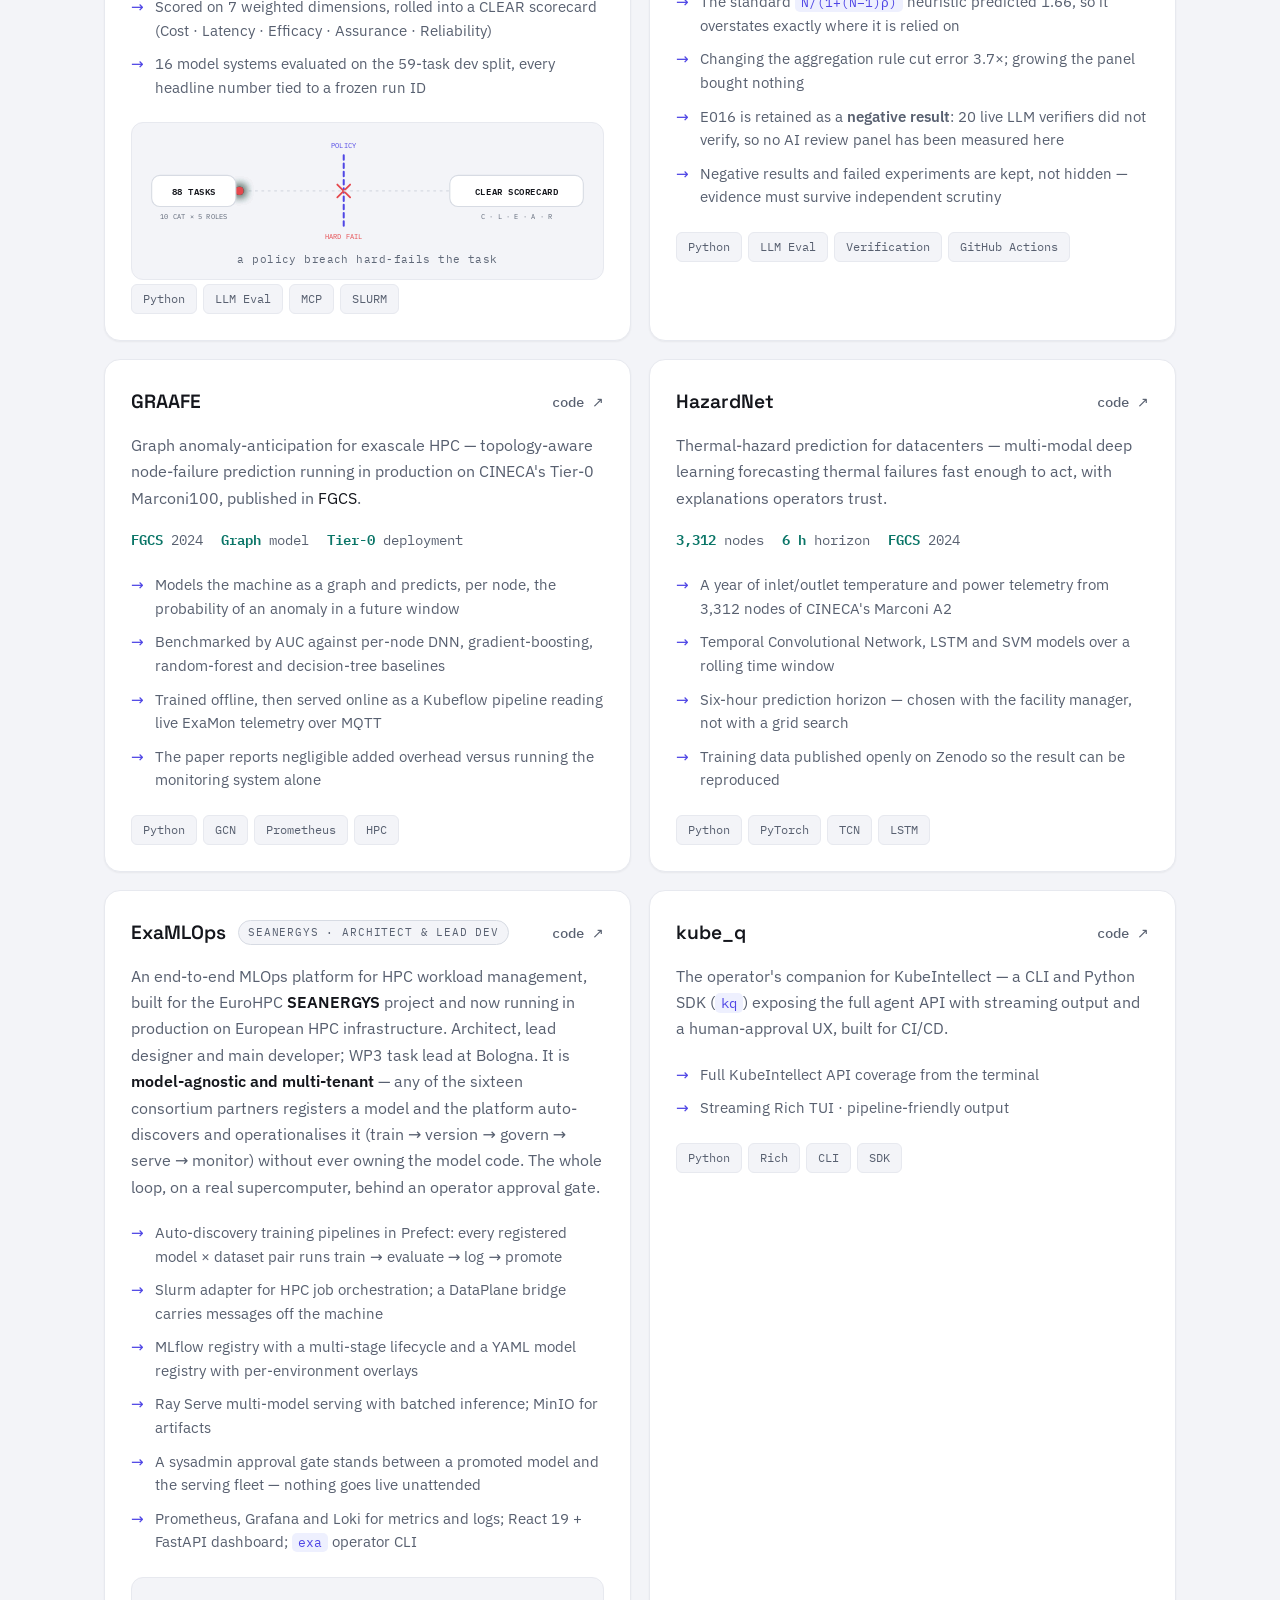
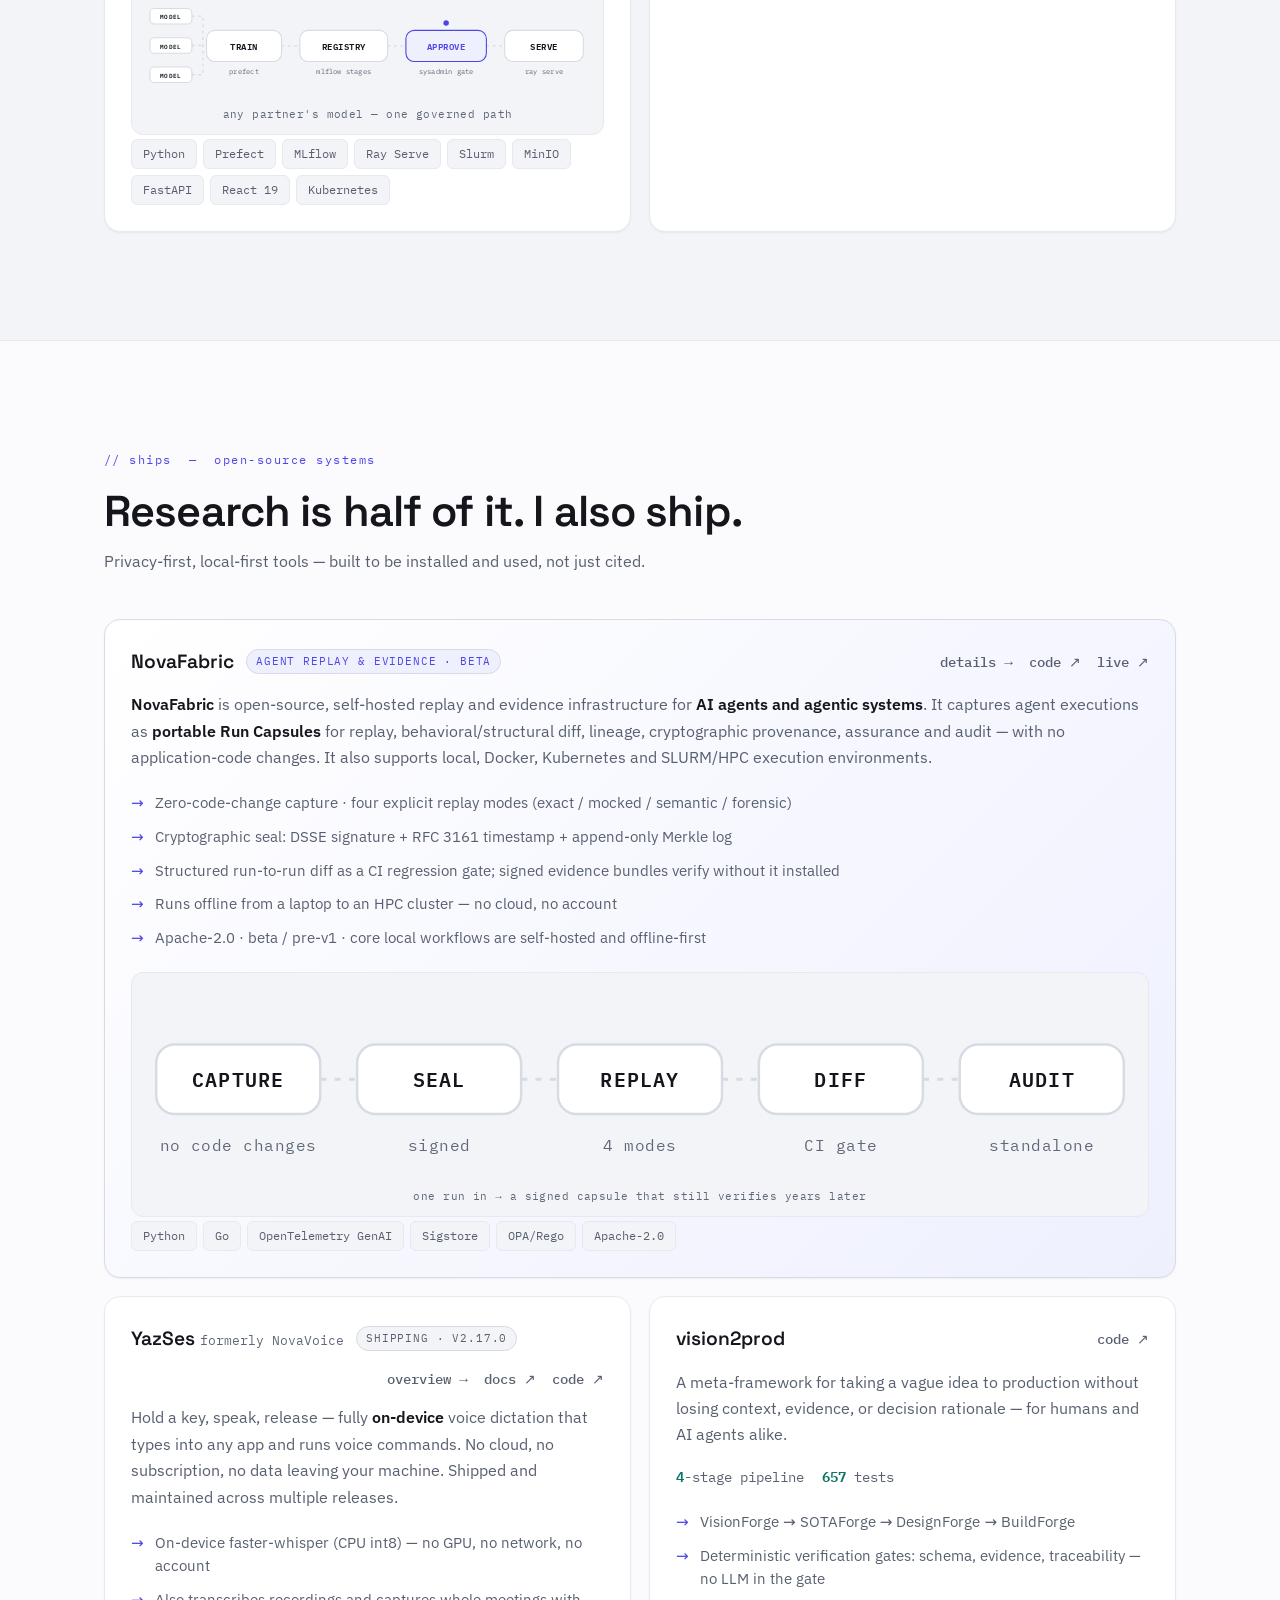
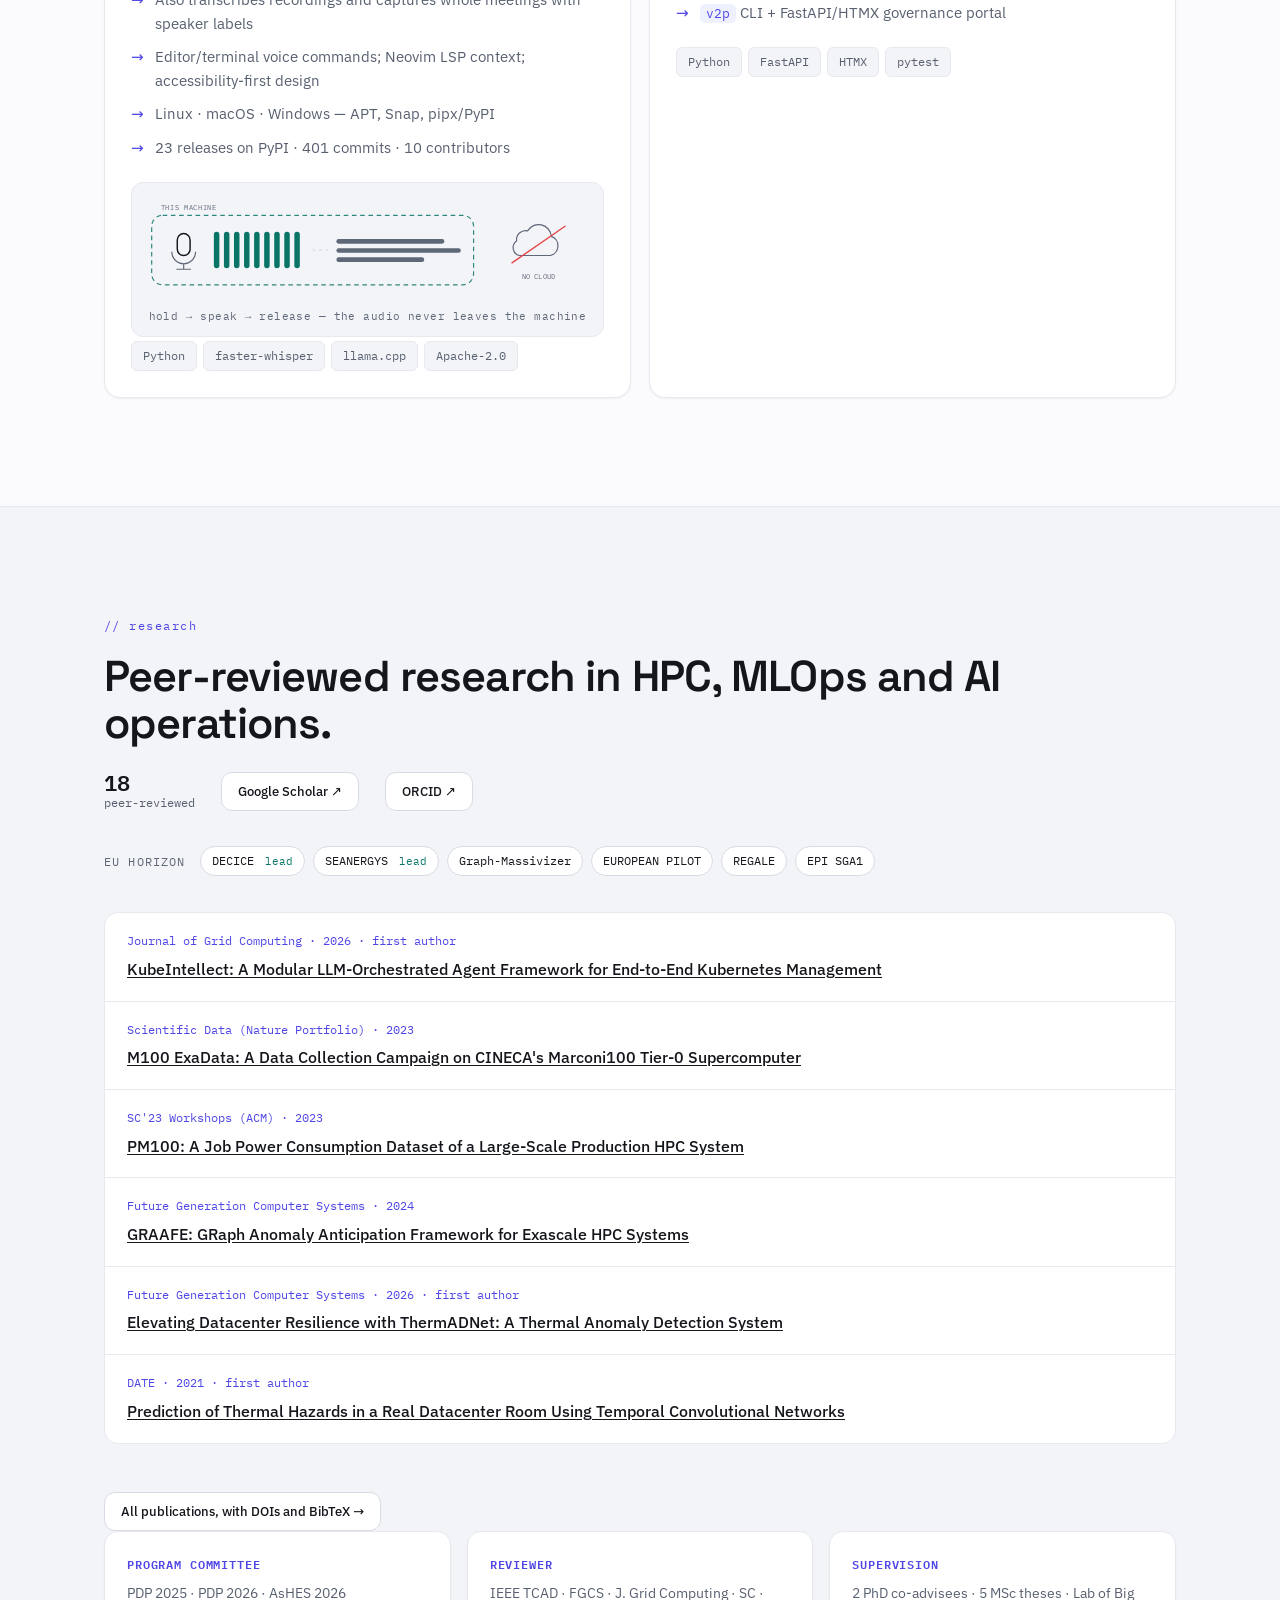
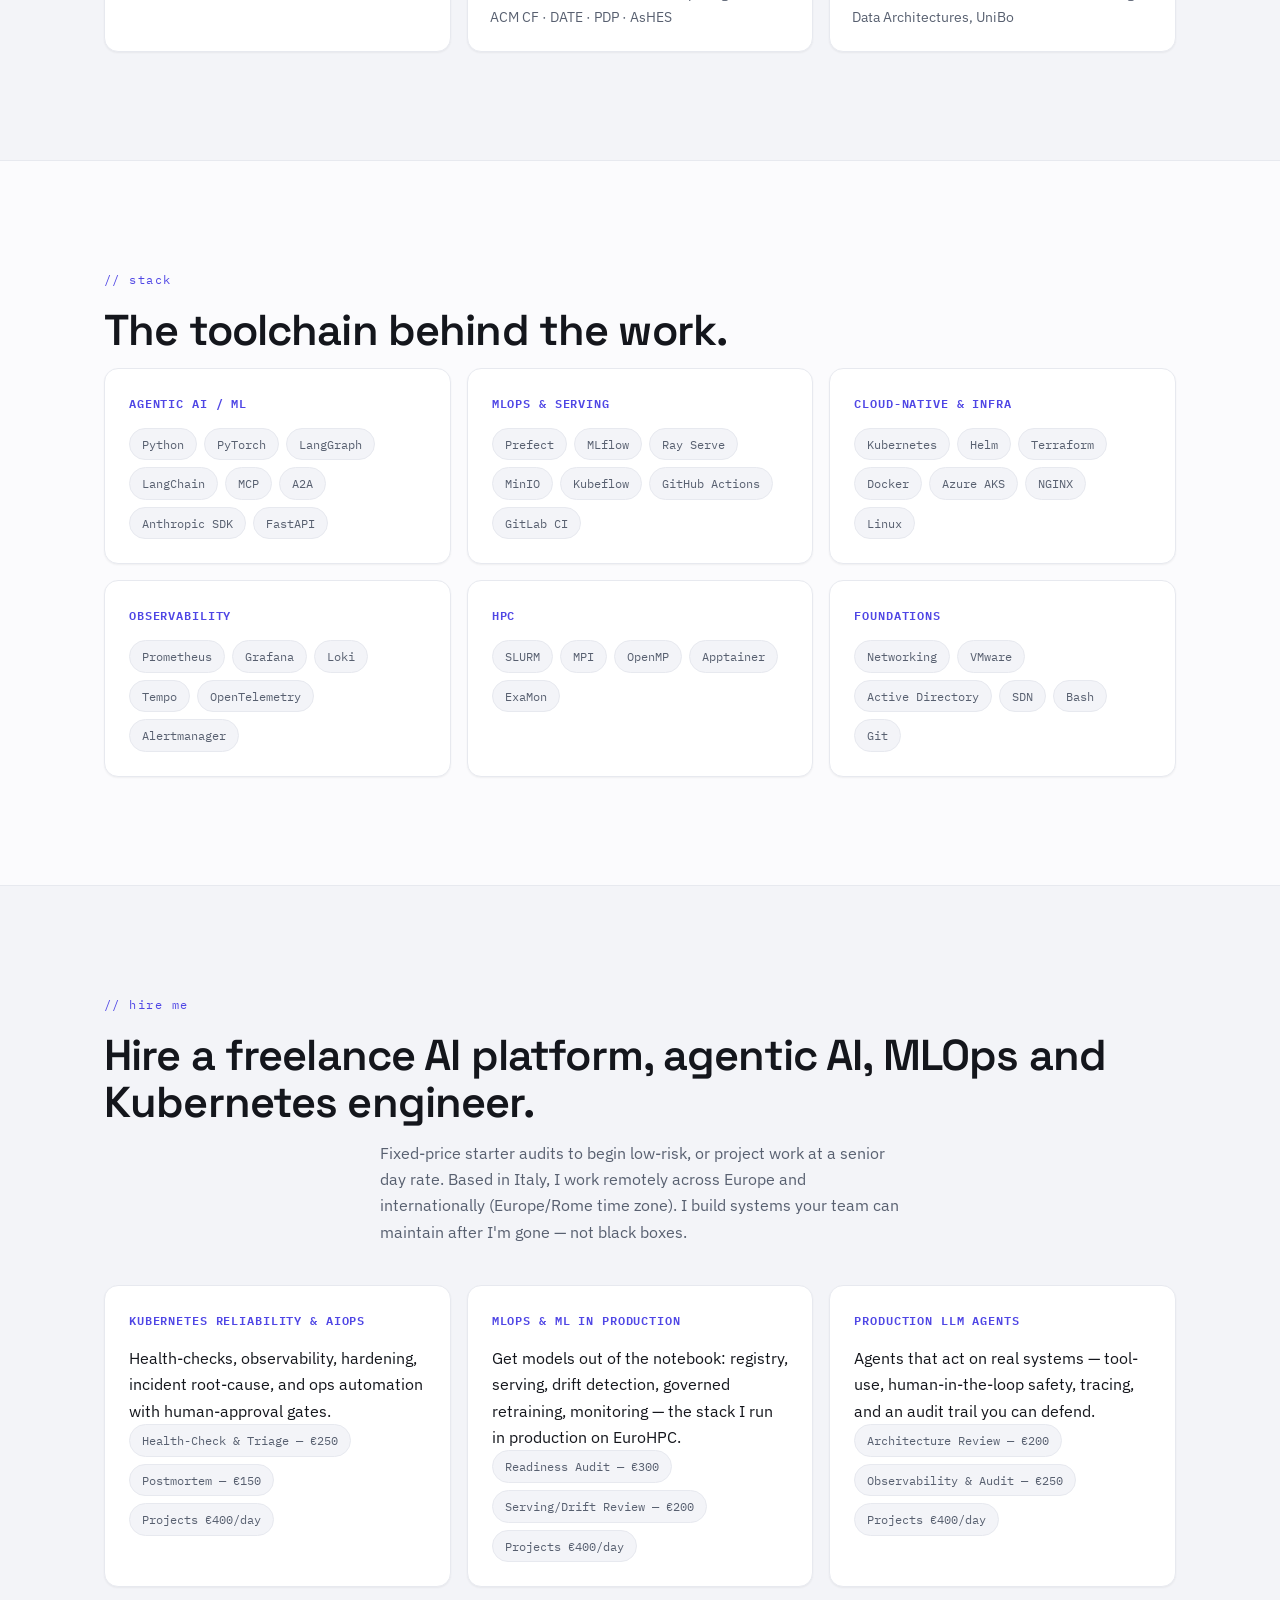
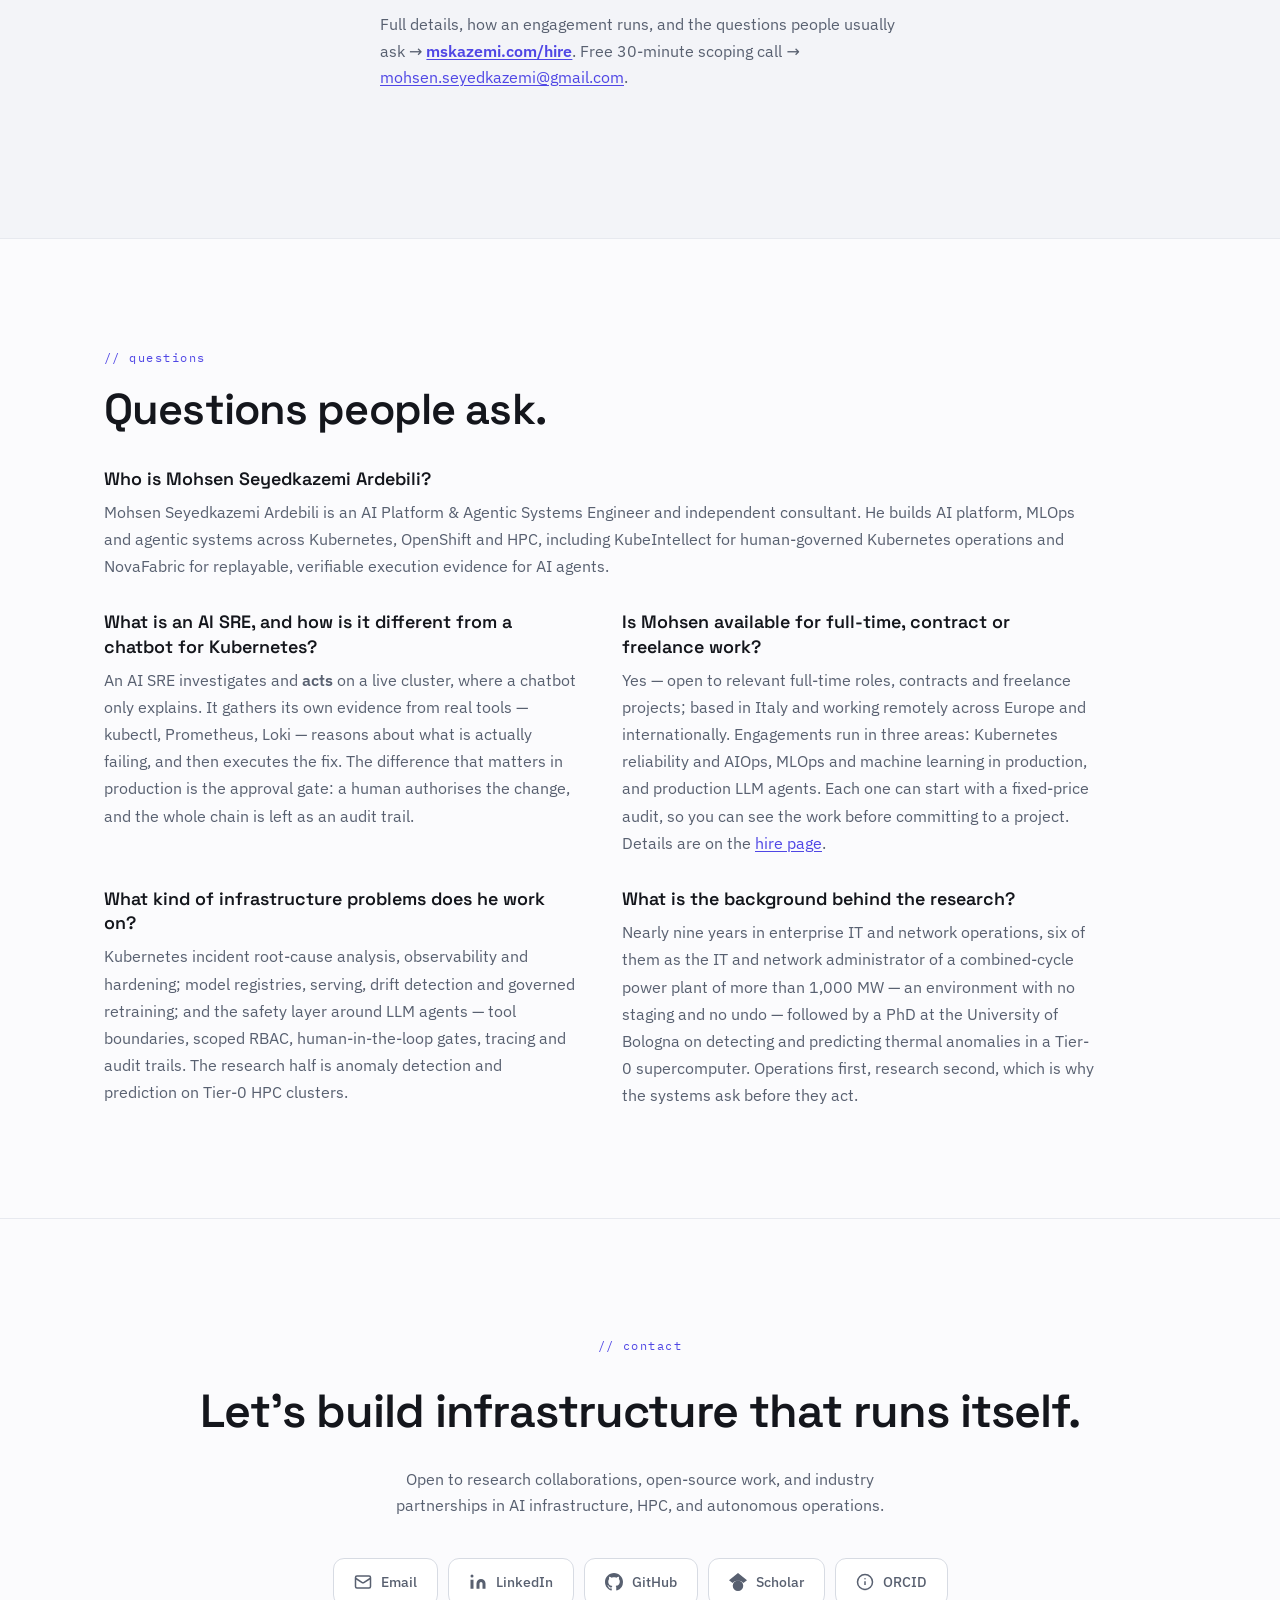
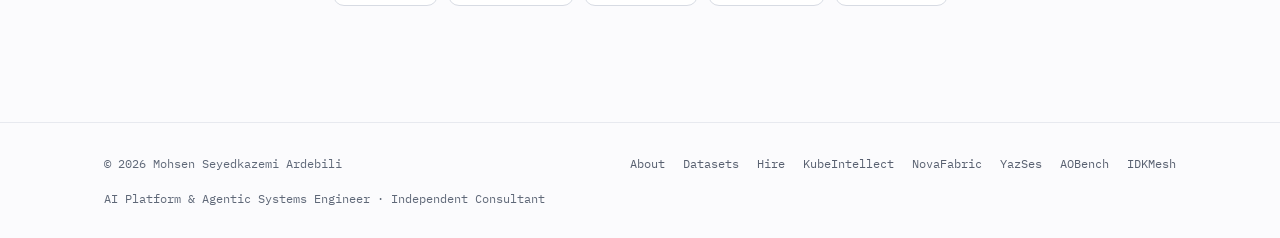
==== commit e5019982: "Merge a7cad07ebfde91979997ae4be4eb793e76abe5c4 into e6741fc516683f66747af8c227663e4eddd2fdb2" ====
--- a/index.html
+++ b/index.html
@@ -293,9 +293,9 @@
           Kubernetes &amp; HPC, anomaly detection on Tier-0 supercomputers, and the MLOps to run it in production.
         </p>
         <div class="hero-ctas">
-          <a href="#systems" class="btn-primary">See the systems</a>
-          <a href="https://github.com/MSKazemi" target="_blank" rel="noopener" class="btn-ghost">GitHub <span aria-hidden="true">↗</span></a>
-          <a href="https://scholar.google.com/citations?user=xP64pZsAAAAJ" target="_blank" rel="noopener" class="btn-ghost">Scholar <span aria-hidden="true">↗</span></a>
+          <a href="hire/" class="btn-primary">Discuss a project</a>
+          <a href="#research" class="btn-ghost">Explore research</a>
+          <a href="#systems" class="btn-ghost">Use open-source tools</a>
         </div>
         <ul class="status-strip" aria-label="Quick facts">
           <li><span class="k">BASED</span> Italy · remote across Europe &amp; internationally</li>
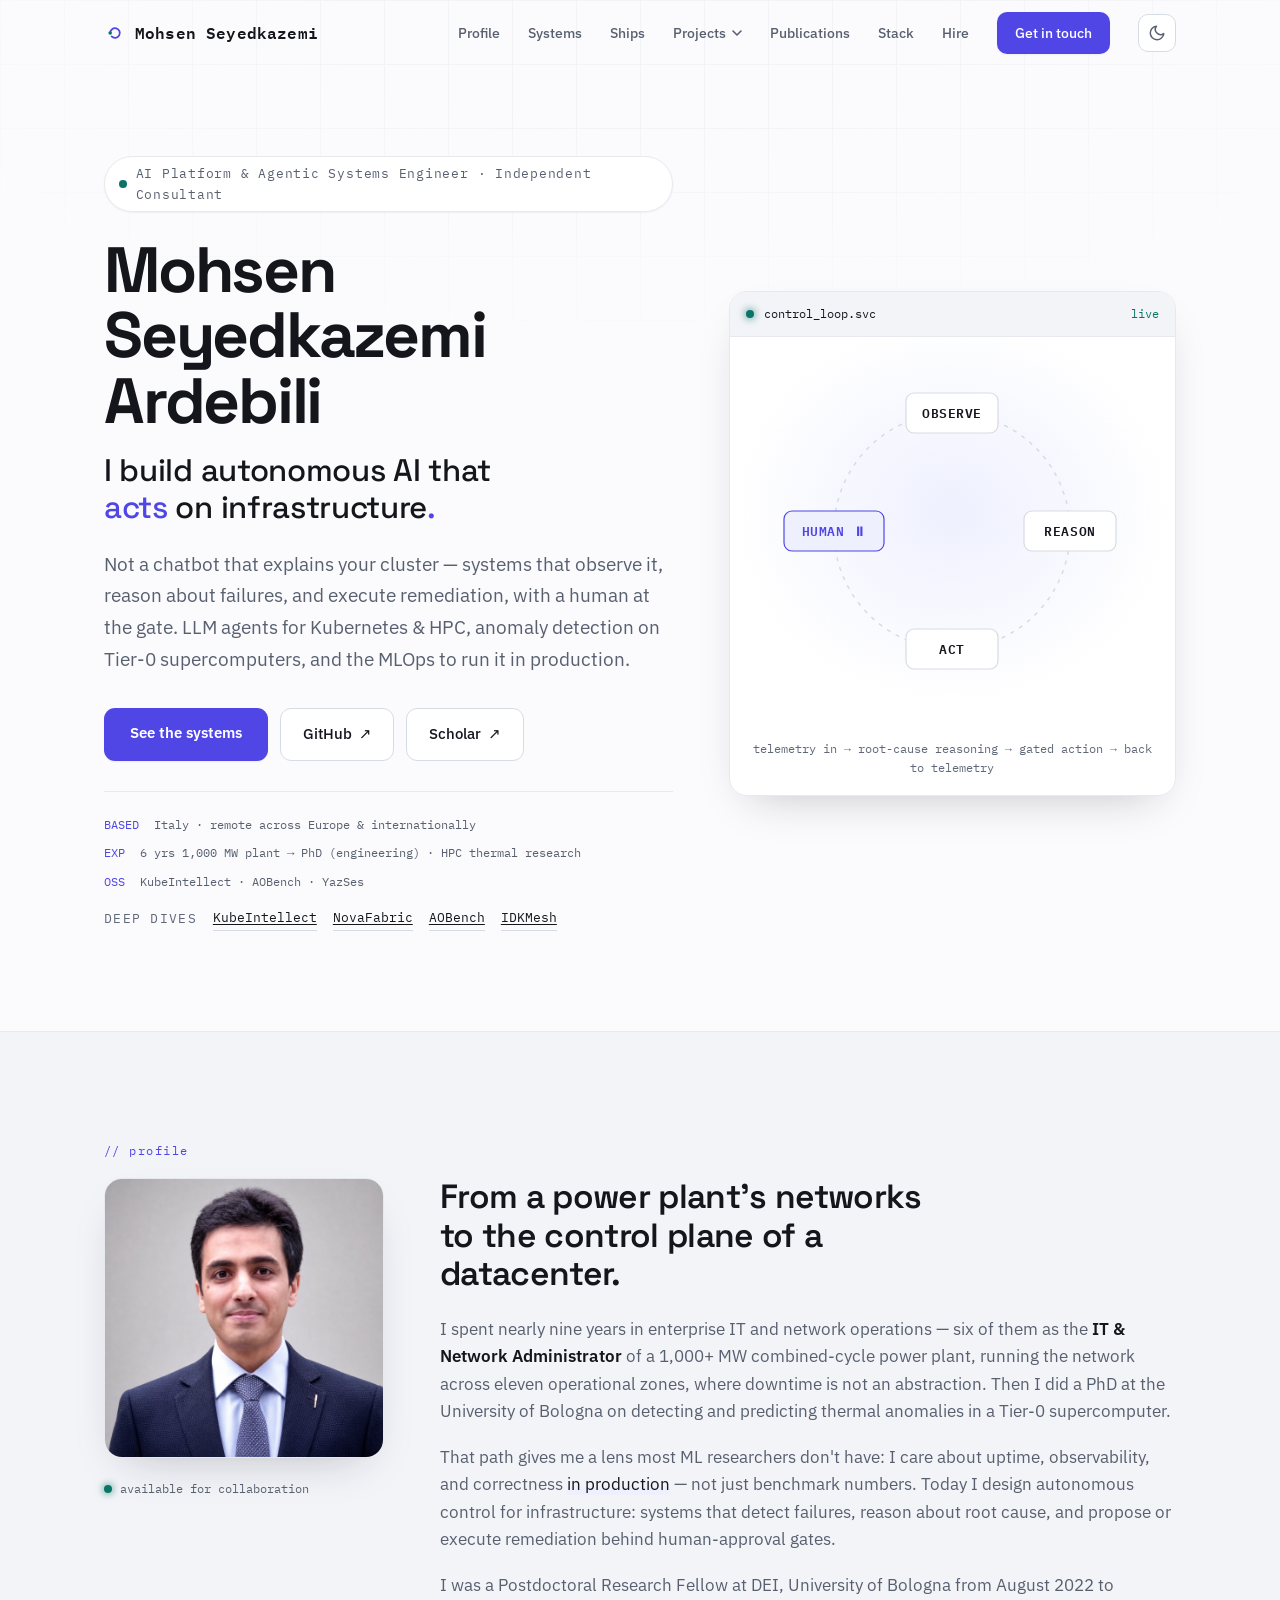
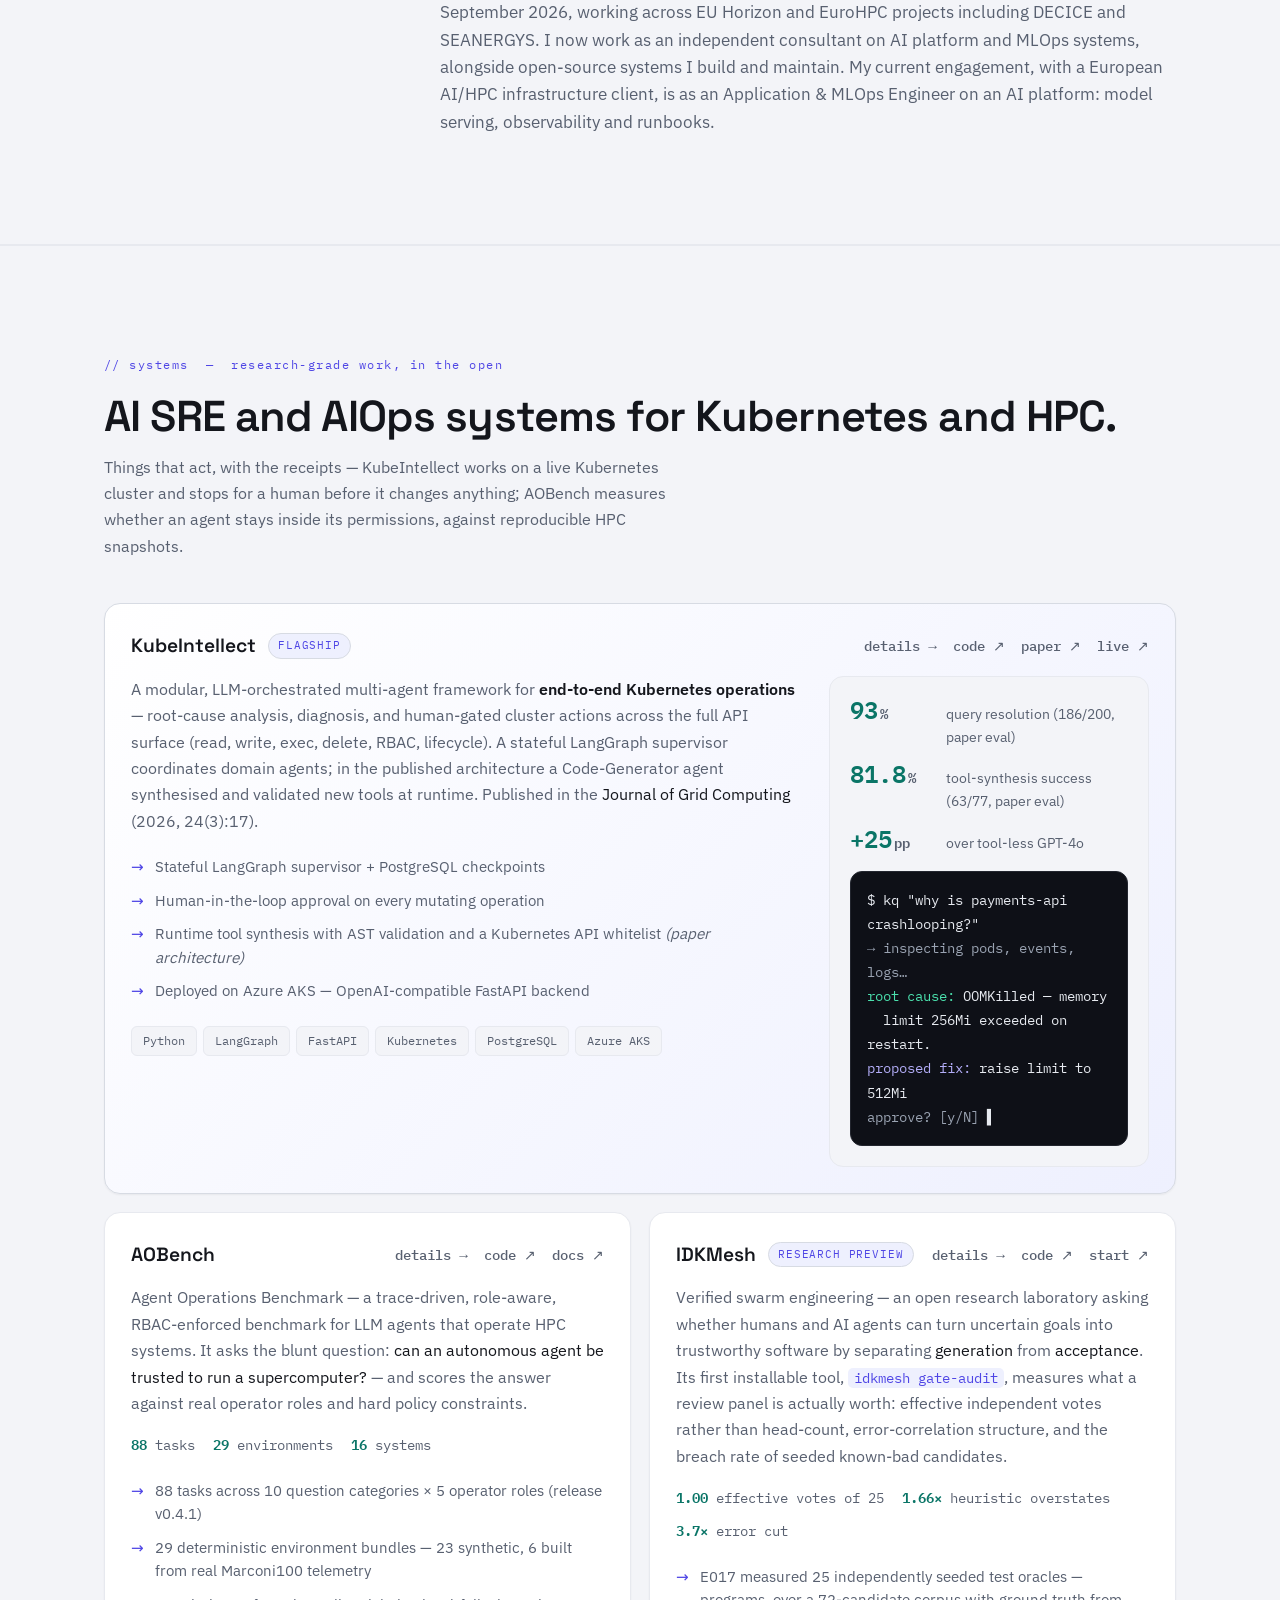
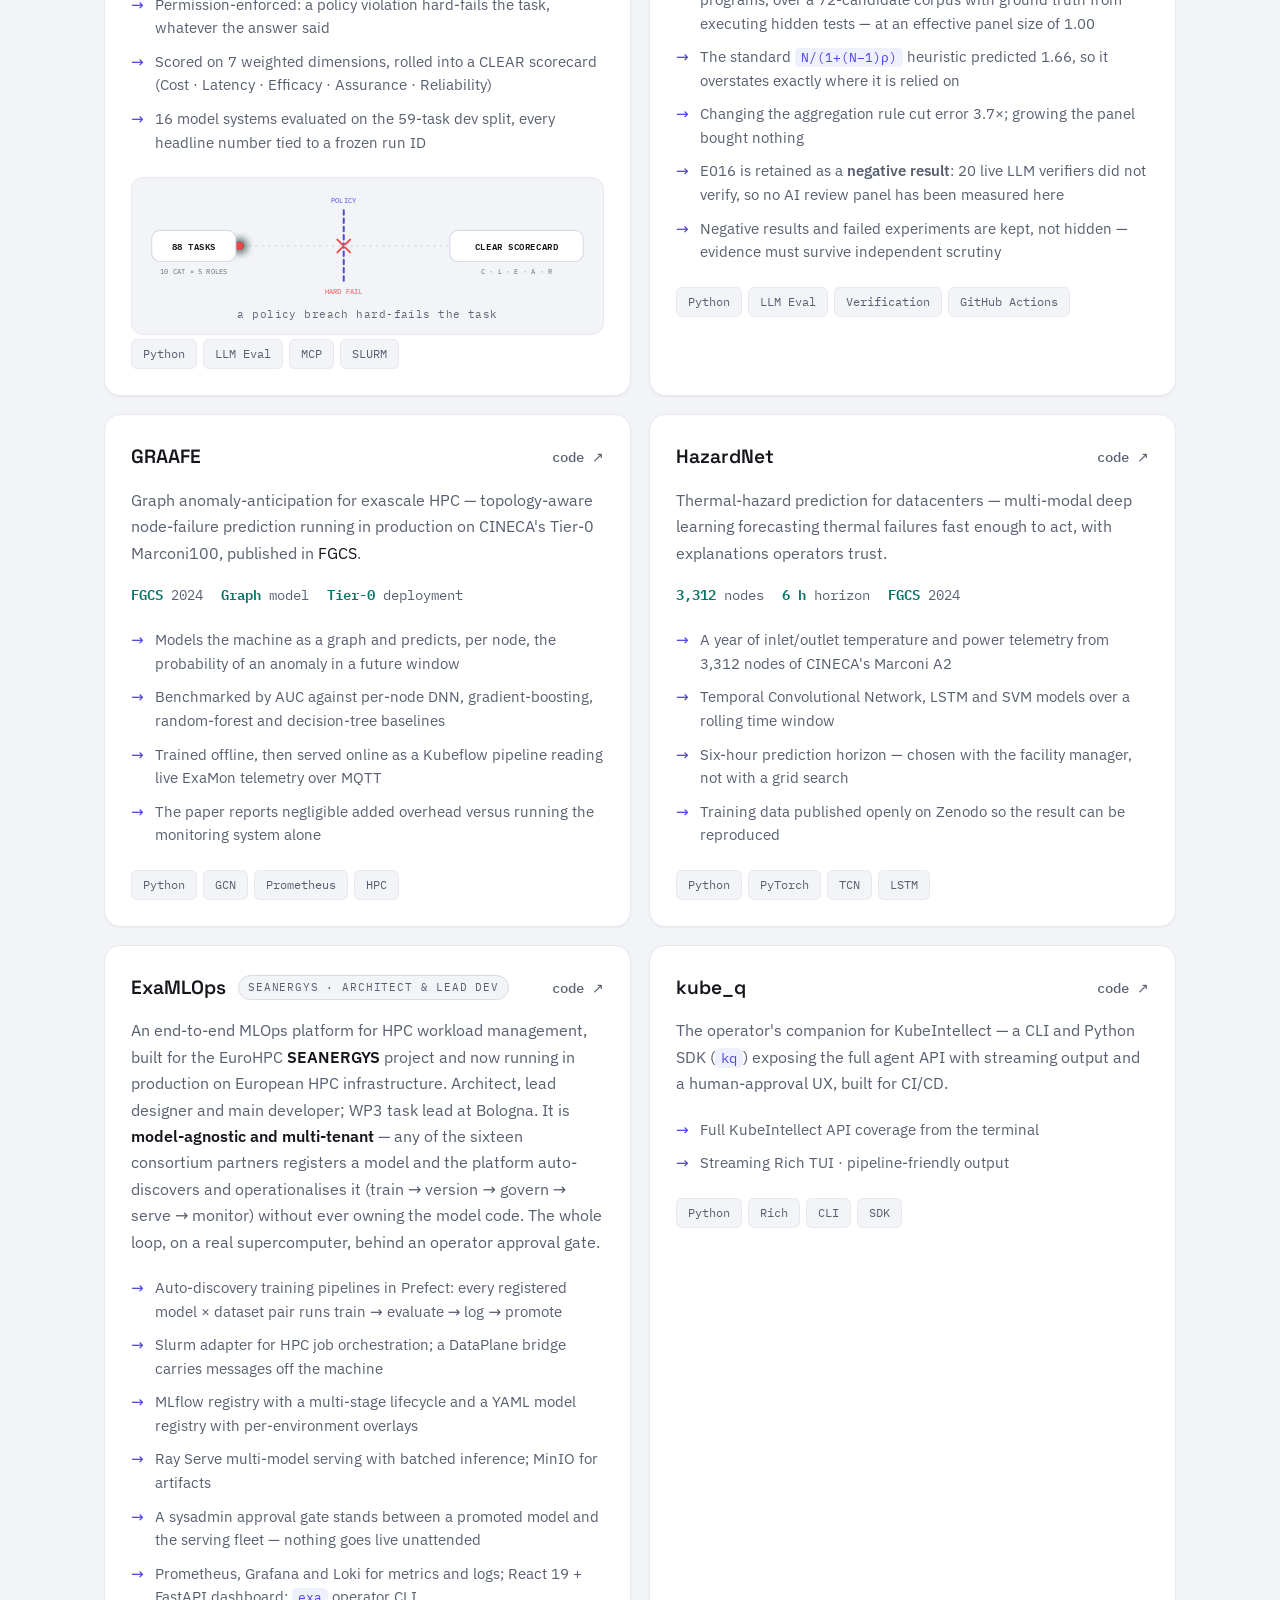
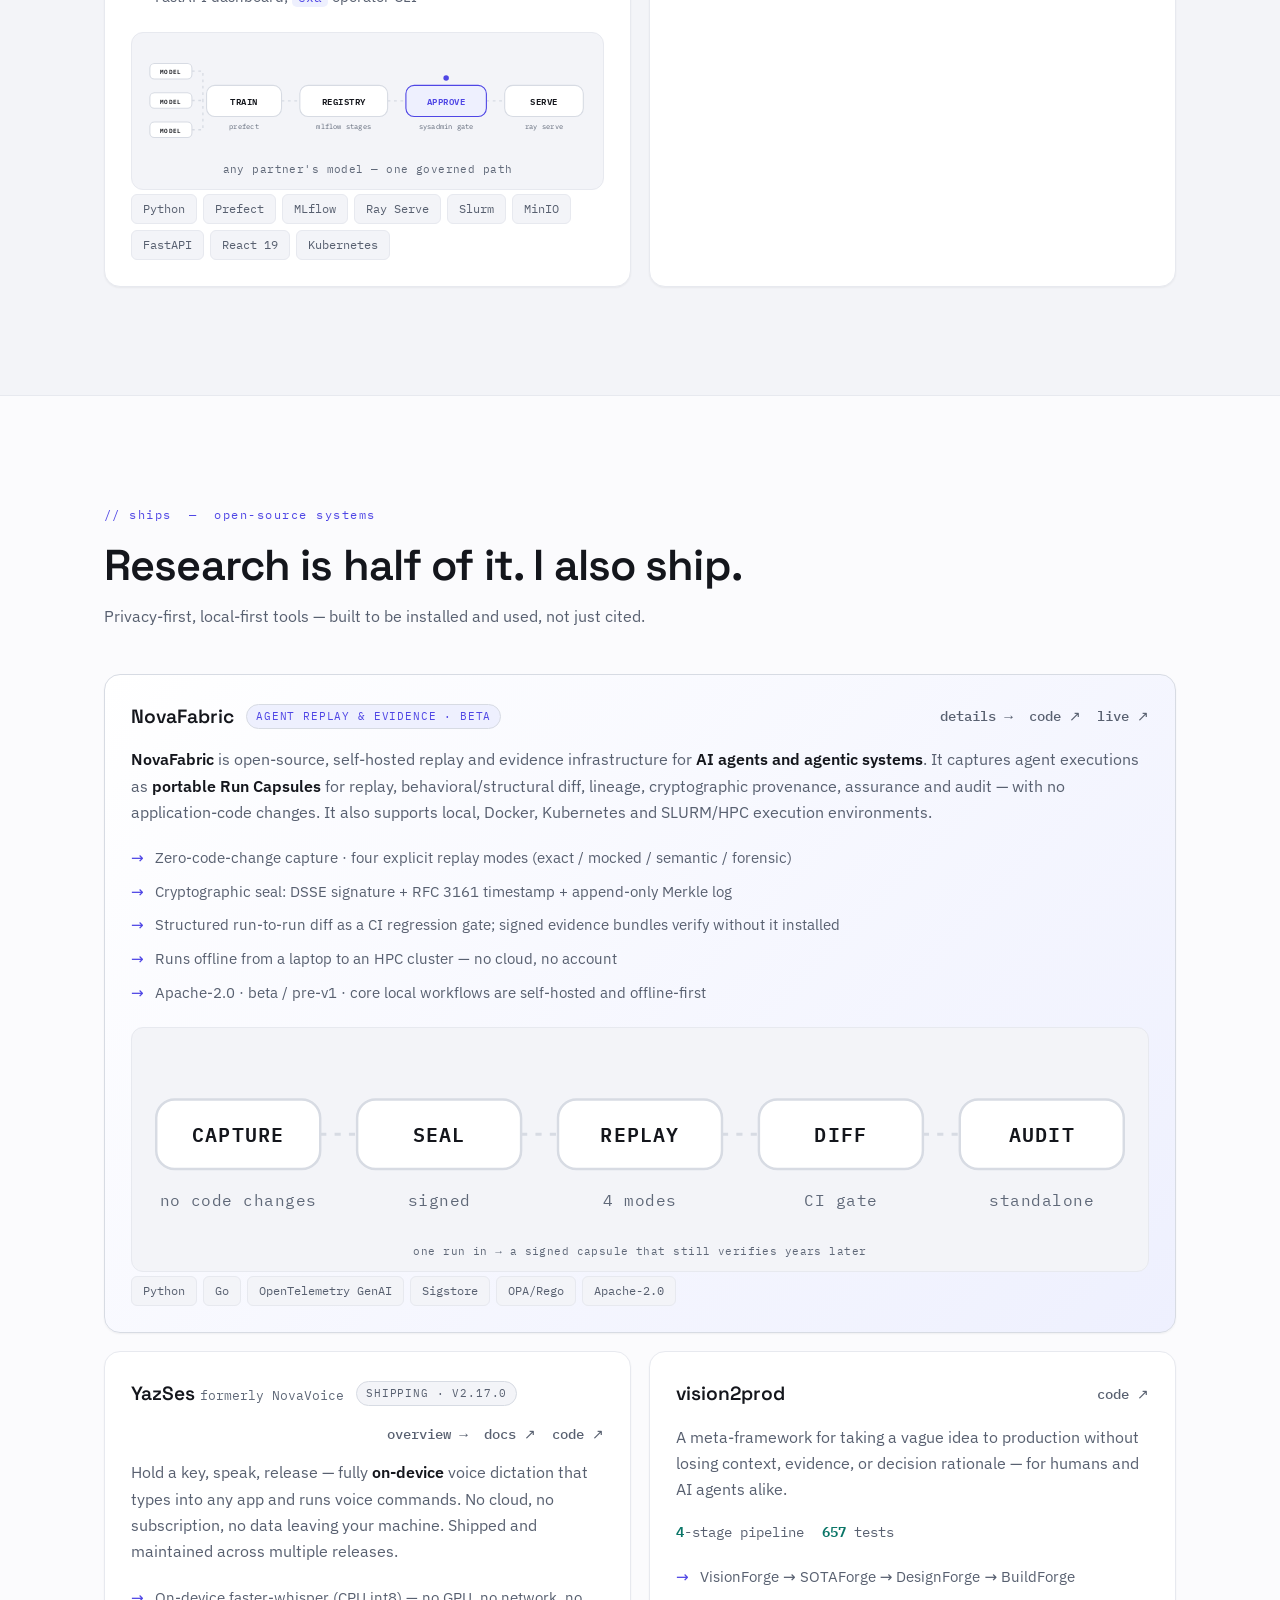
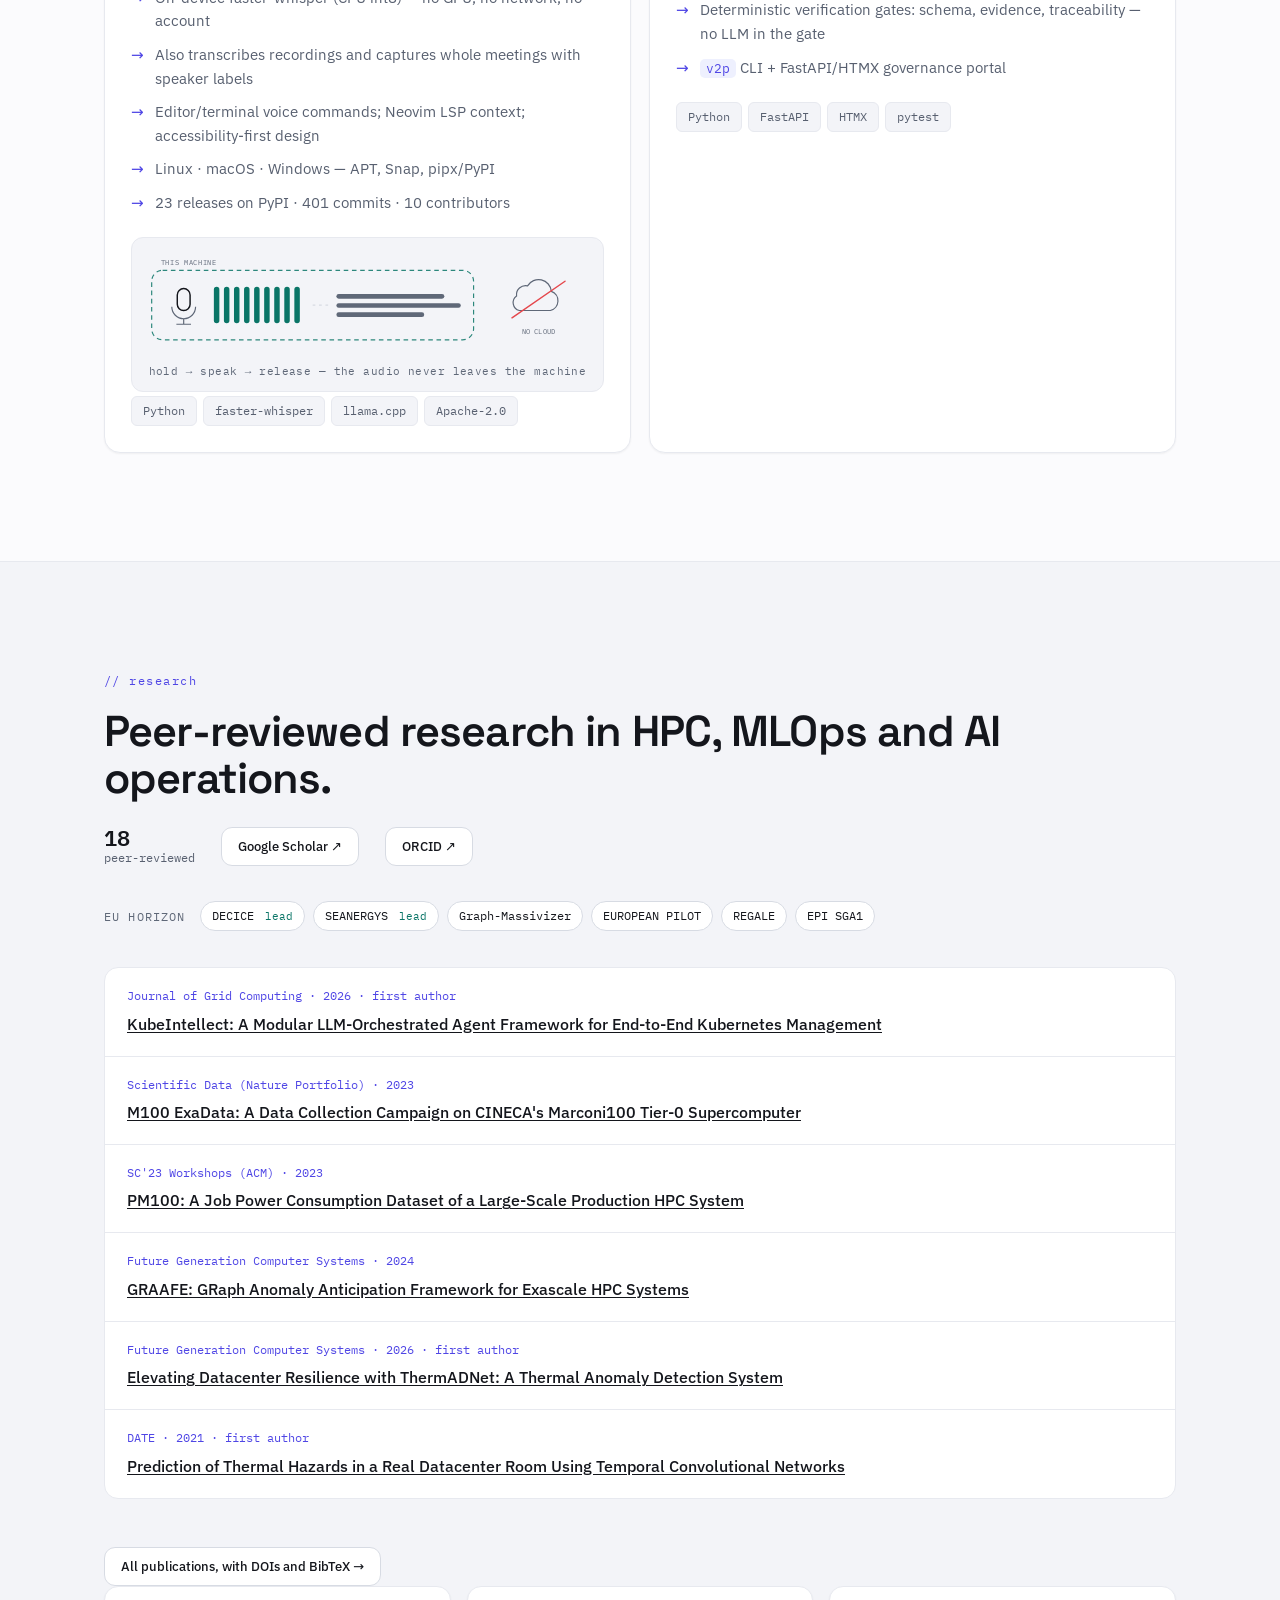
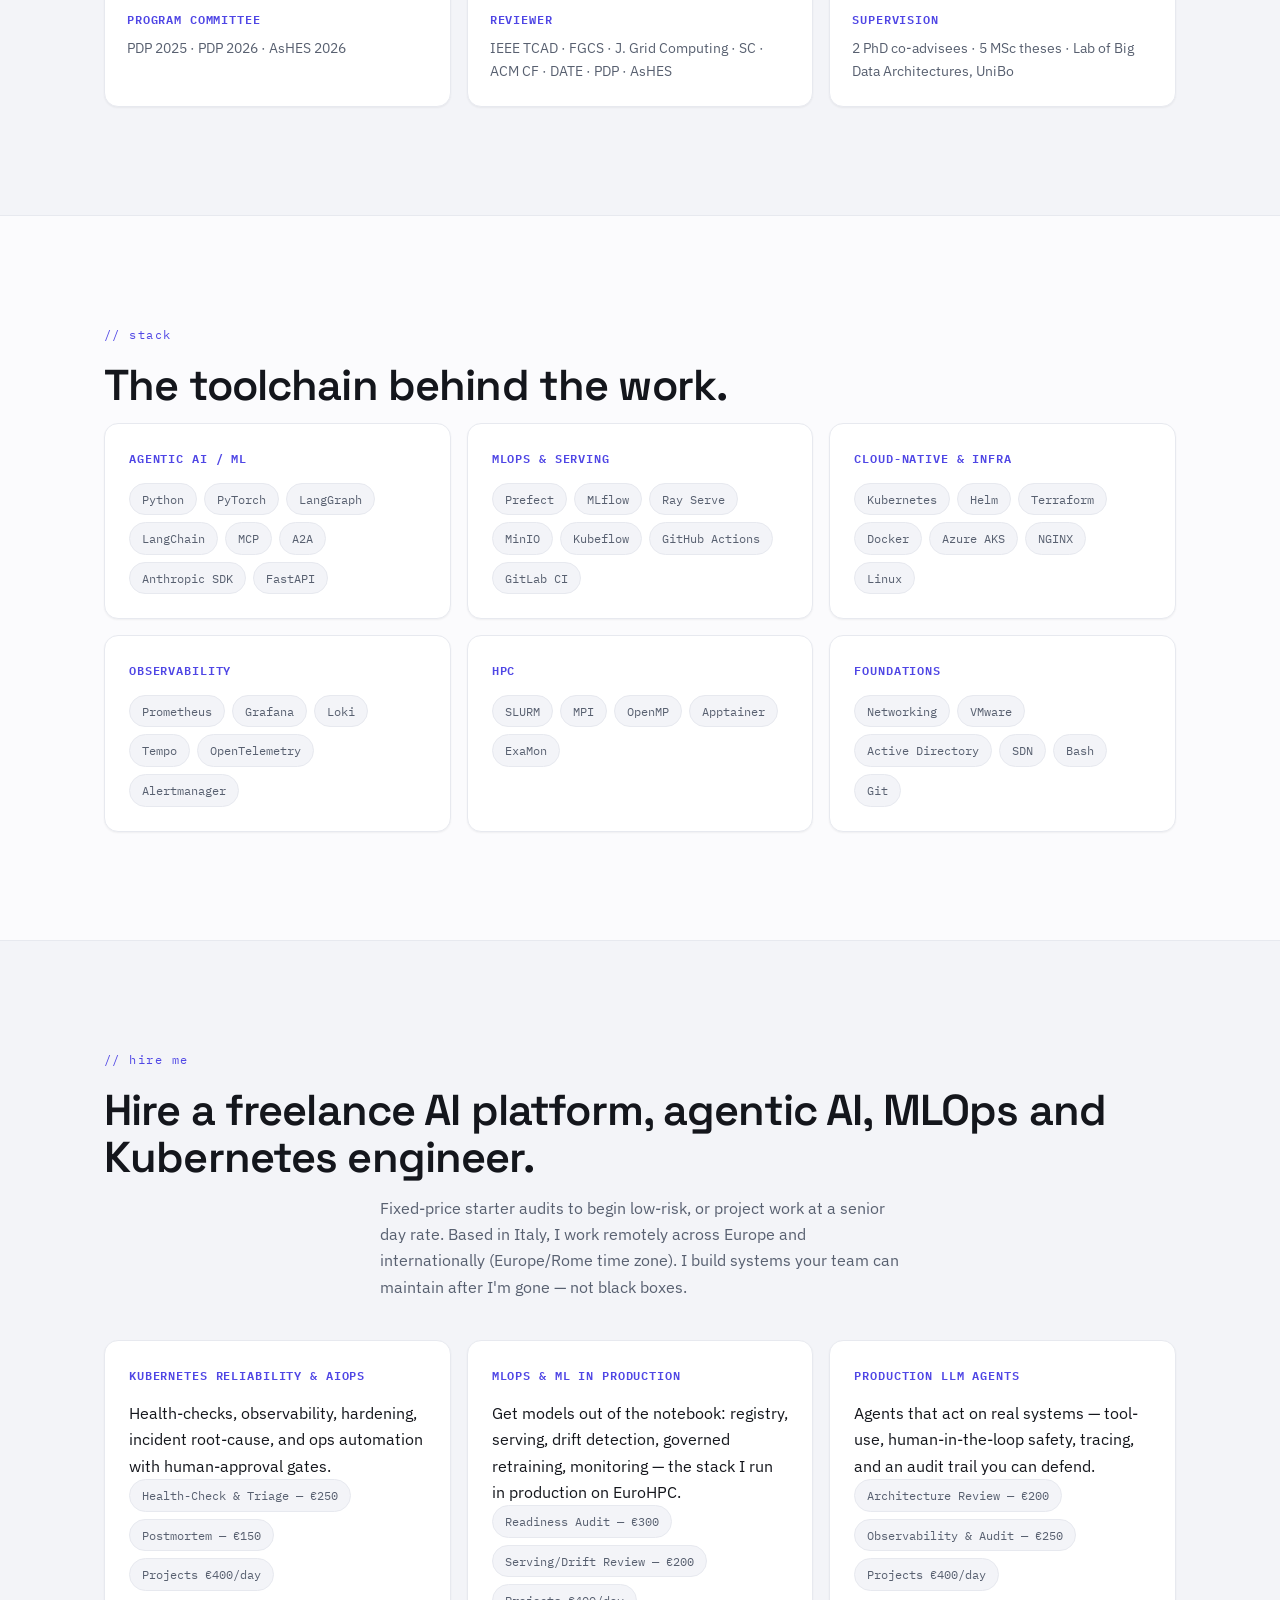
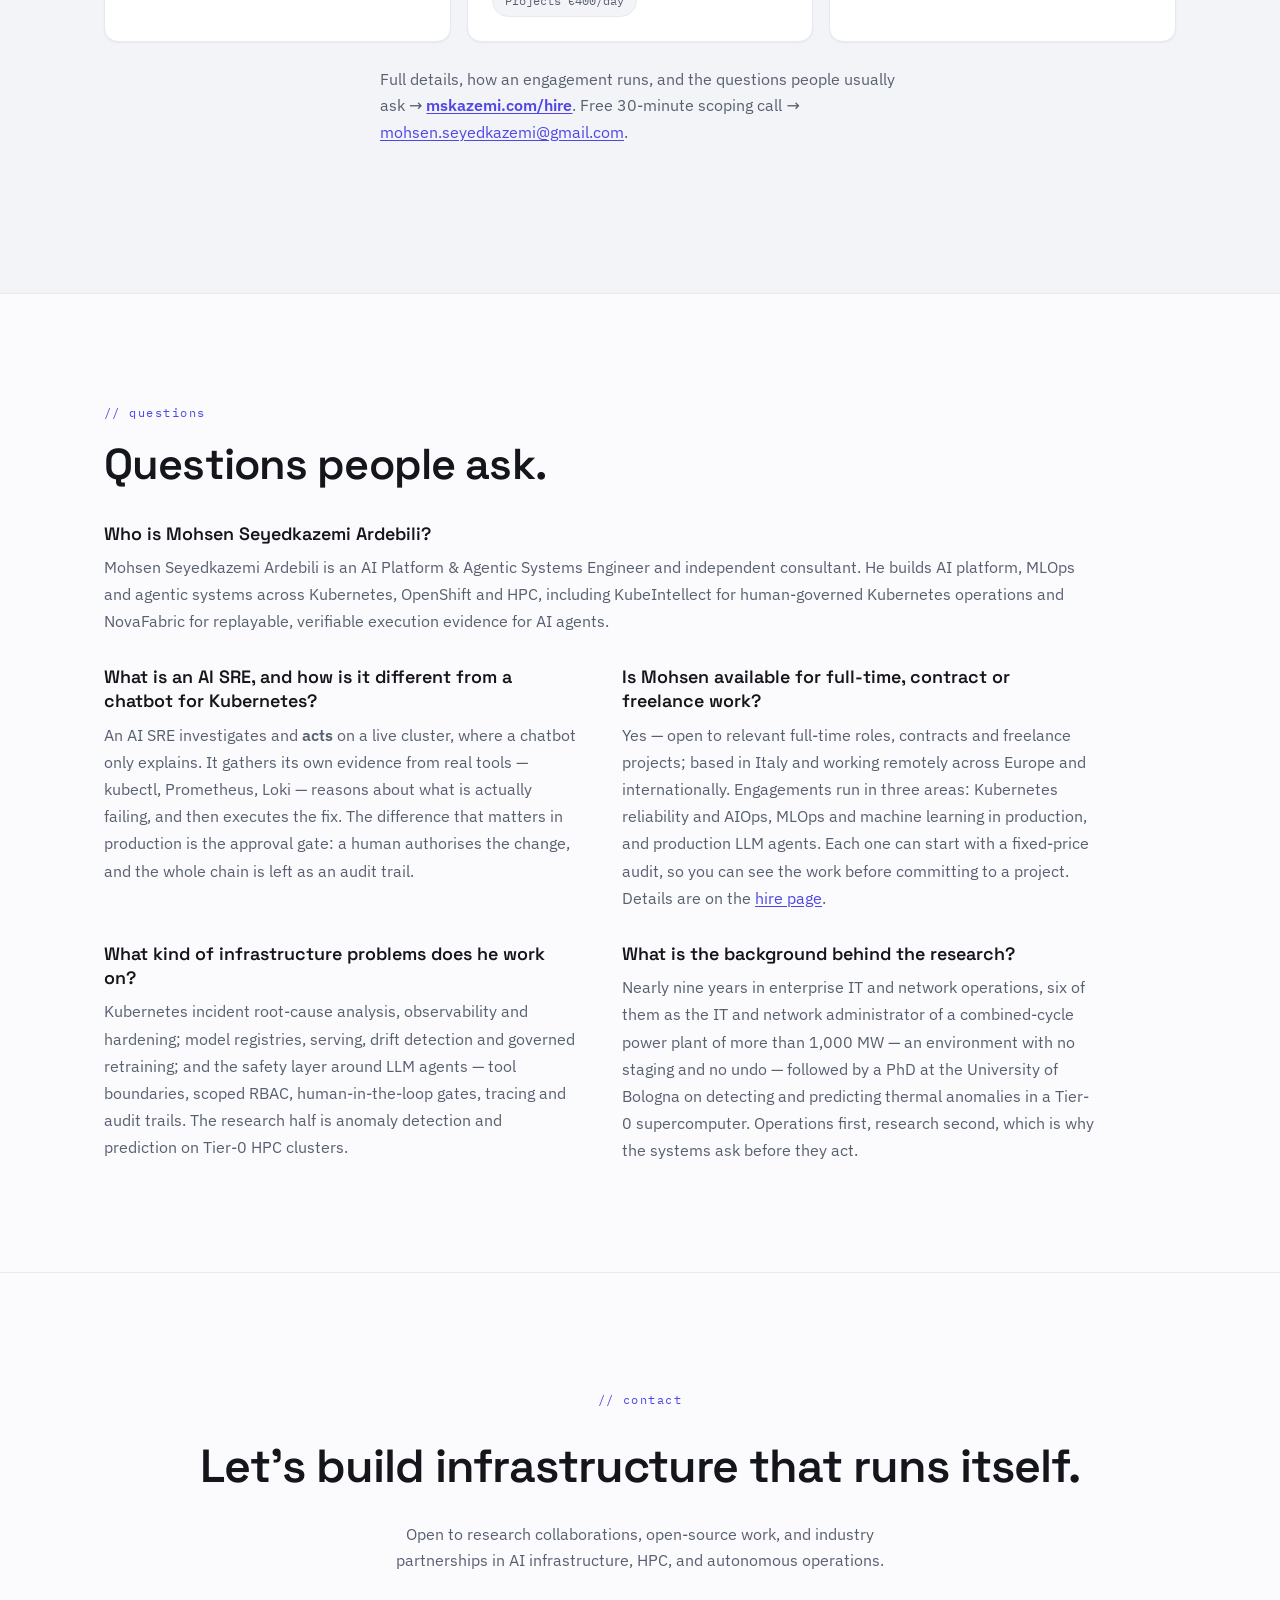
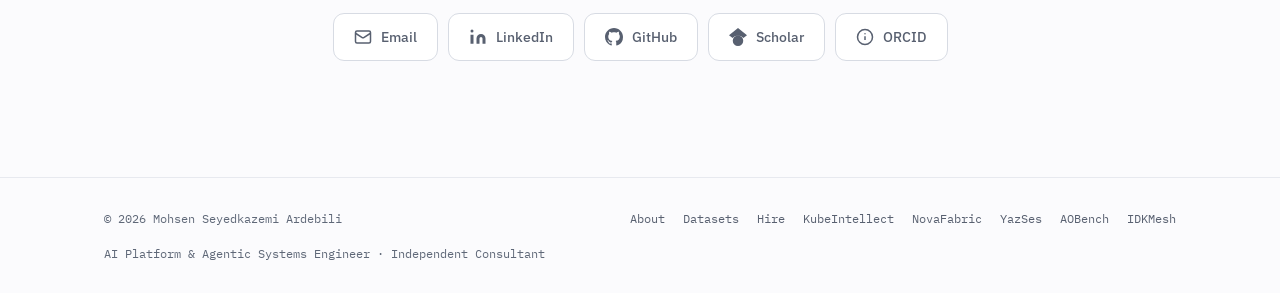
==== commit e14ba93c: "homepage: state the current engagement role (Application & MLOps Engineer), client unnamed" ====
--- a/index.html
+++ b/index.html
@@ -293,9 +293,9 @@
           Kubernetes &amp; HPC, anomaly detection on Tier-0 supercomputers, and the MLOps to run it in production.
         </p>
         <div class="hero-ctas">
-          <a href="hire/" class="btn-primary">Discuss a project</a>
-          <a href="#research" class="btn-ghost">Explore research</a>
-          <a href="#systems" class="btn-ghost">Use open-source tools</a>
+          <a href="#systems" class="btn-primary">See the systems</a>
+          <a href="https://github.com/MSKazemi" target="_blank" rel="noopener" class="btn-ghost">GitHub <span aria-hidden="true">↗</span></a>
+          <a href="https://scholar.google.com/citations?user=xP64pZsAAAAJ" target="_blank" rel="noopener" class="btn-ghost">Scholar <span aria-hidden="true">↗</span></a>
         </div>
         <ul class="status-strip" aria-label="Quick facts">
           <li><span class="k">BASED</span> Italy · remote across Europe &amp; internationally</li>
@@ -386,7 +386,9 @@
             I was a Postdoctoral Research Fellow at DEI, University of Bologna from August 2022 to
             September 2026, working across EU Horizon and EuroHPC projects including DECICE and
             SEANERGYS. I now work as an independent consultant on AI platform and MLOps systems,
-            alongside open-source systems I build and maintain.
+            alongside open-source systems I build and maintain. My current engagement, with a
+            European AI/HPC infrastructure client, is as an Application &amp; MLOps Engineer on an
+            AI platform: model serving, observability and runbooks.
           </p>
         </div>
       </div>
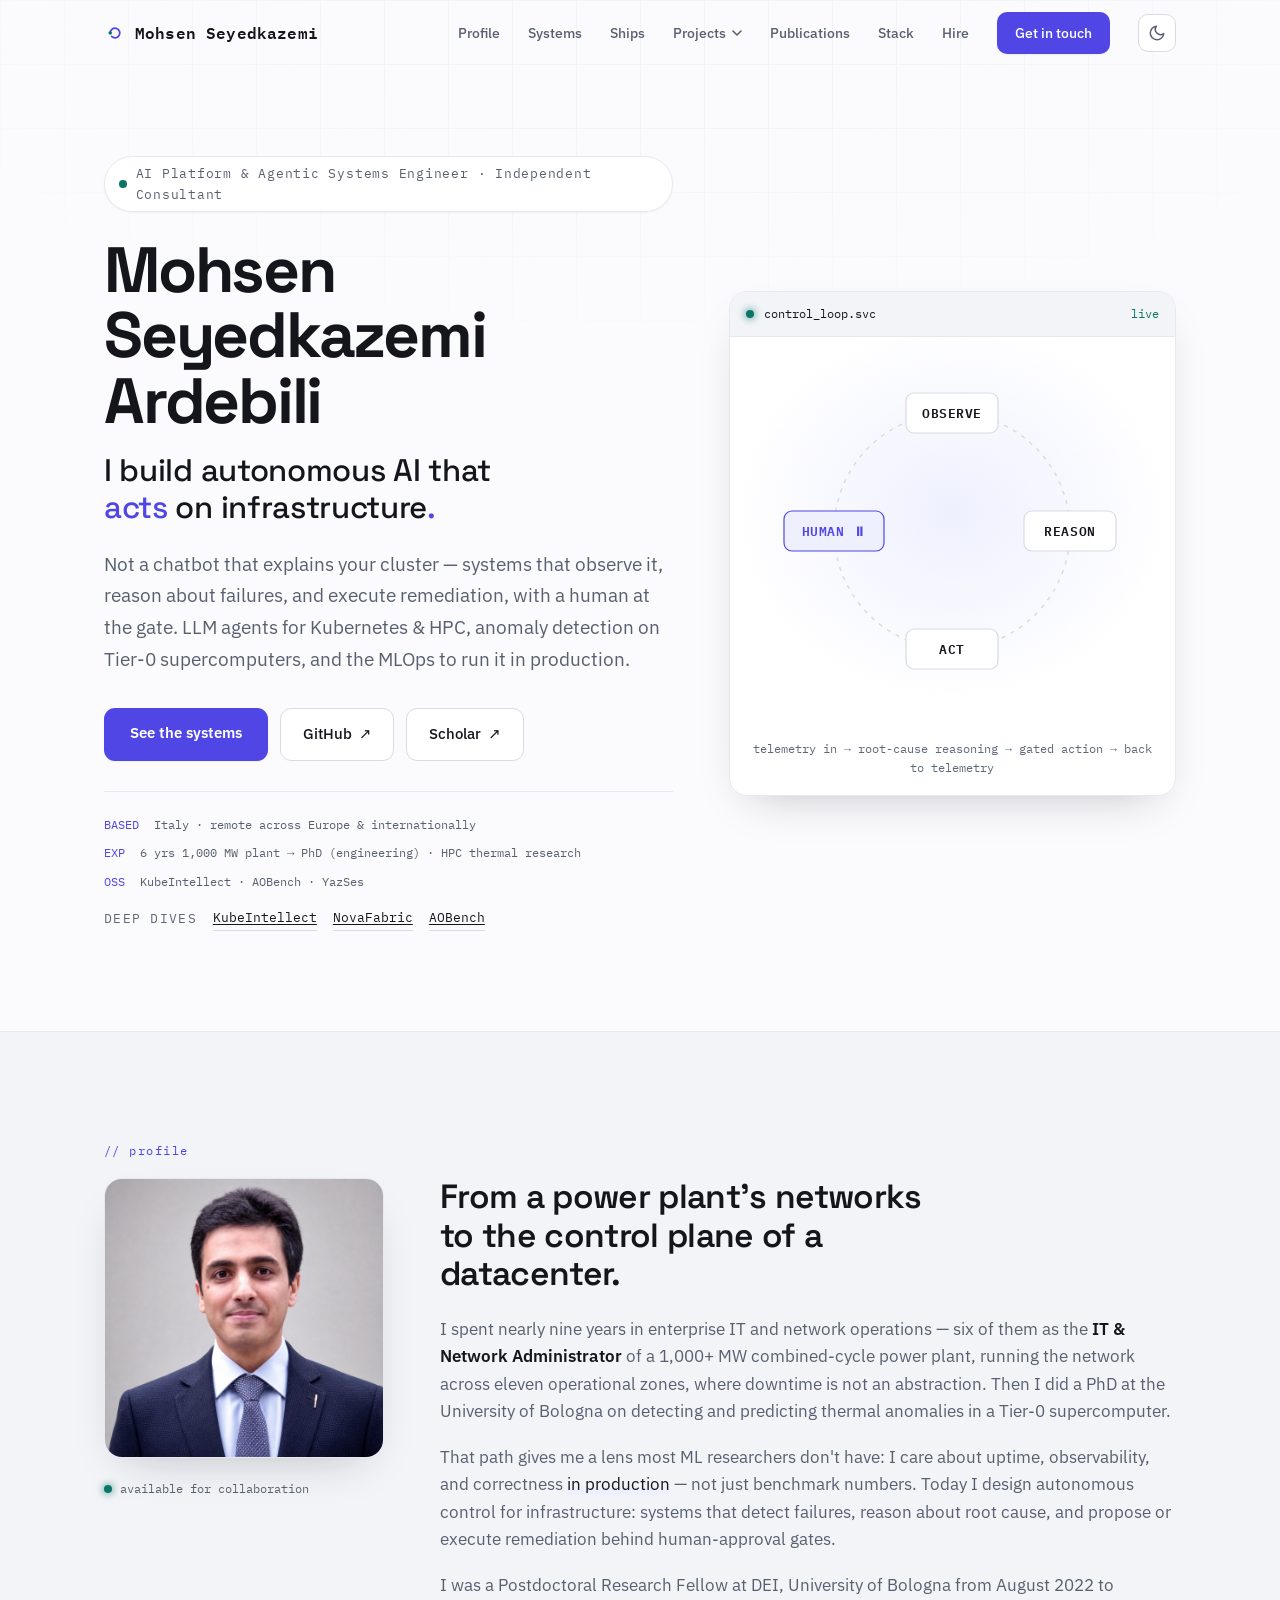
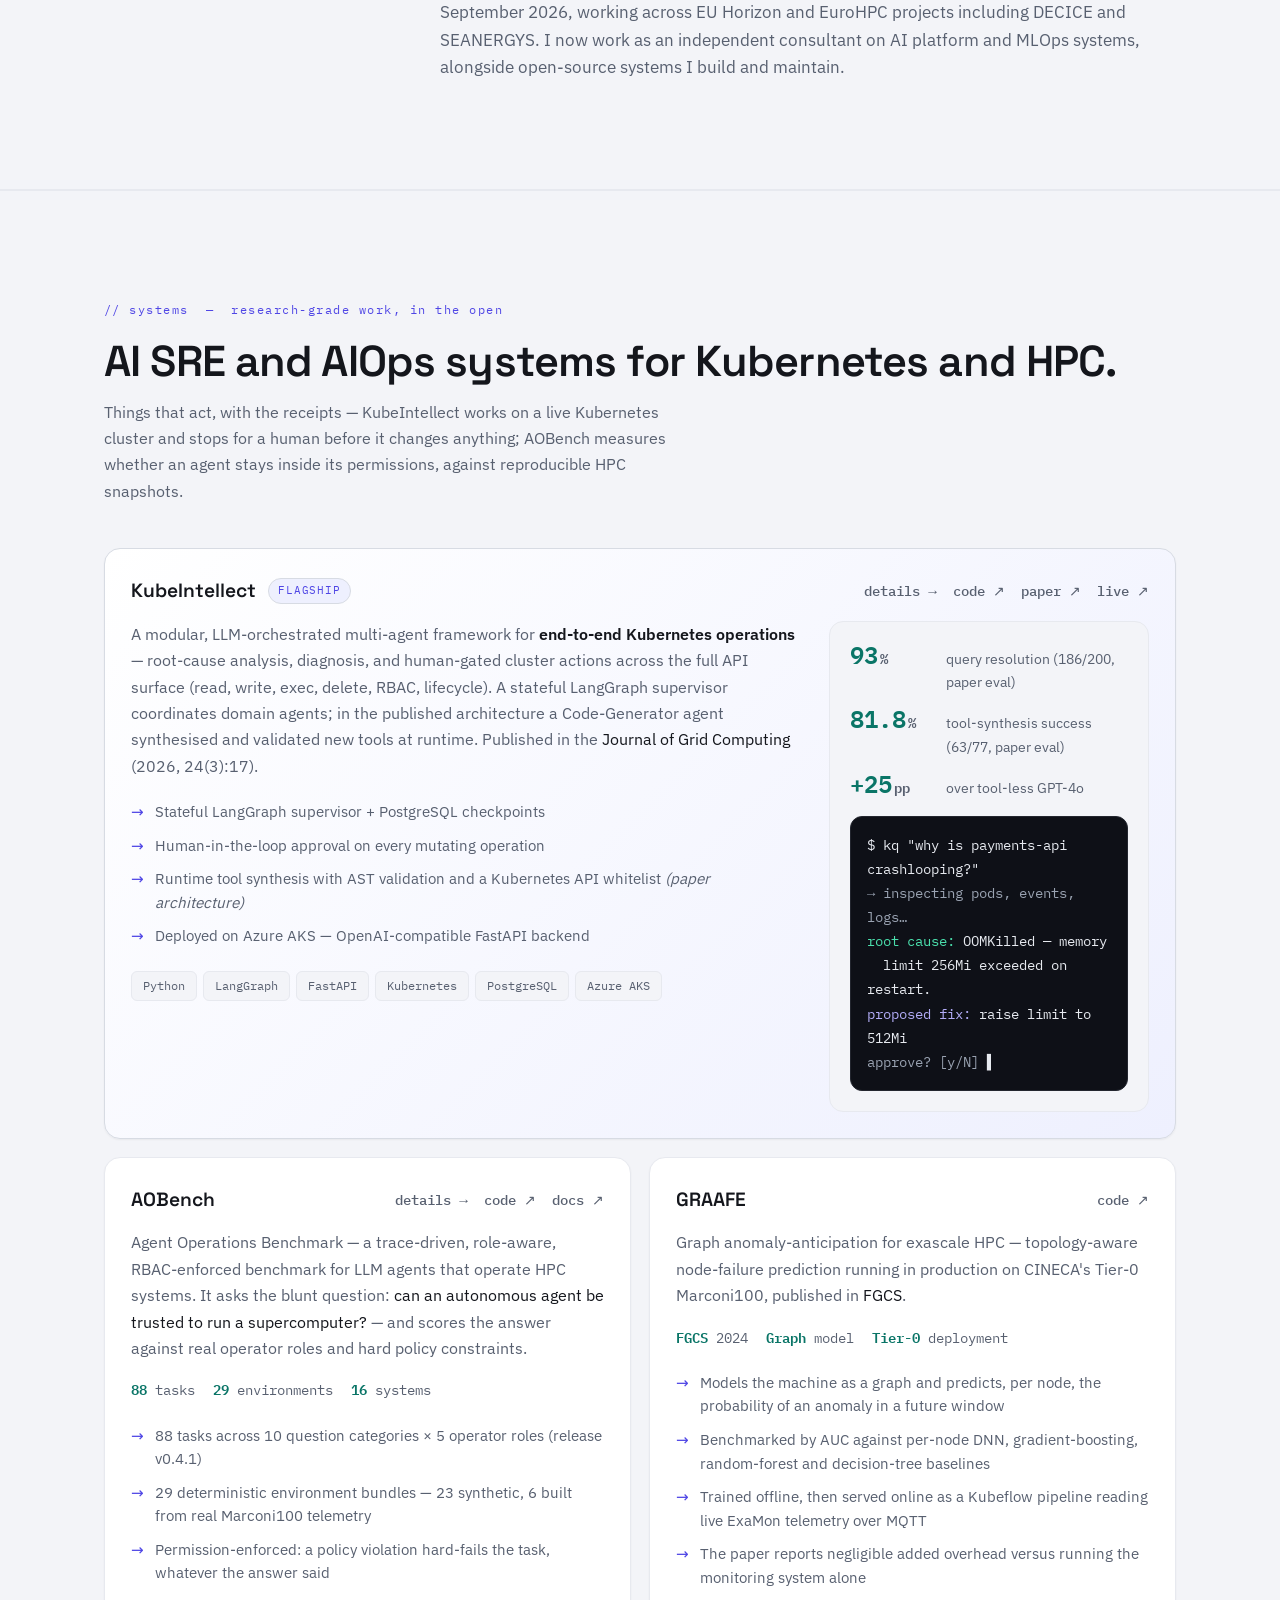
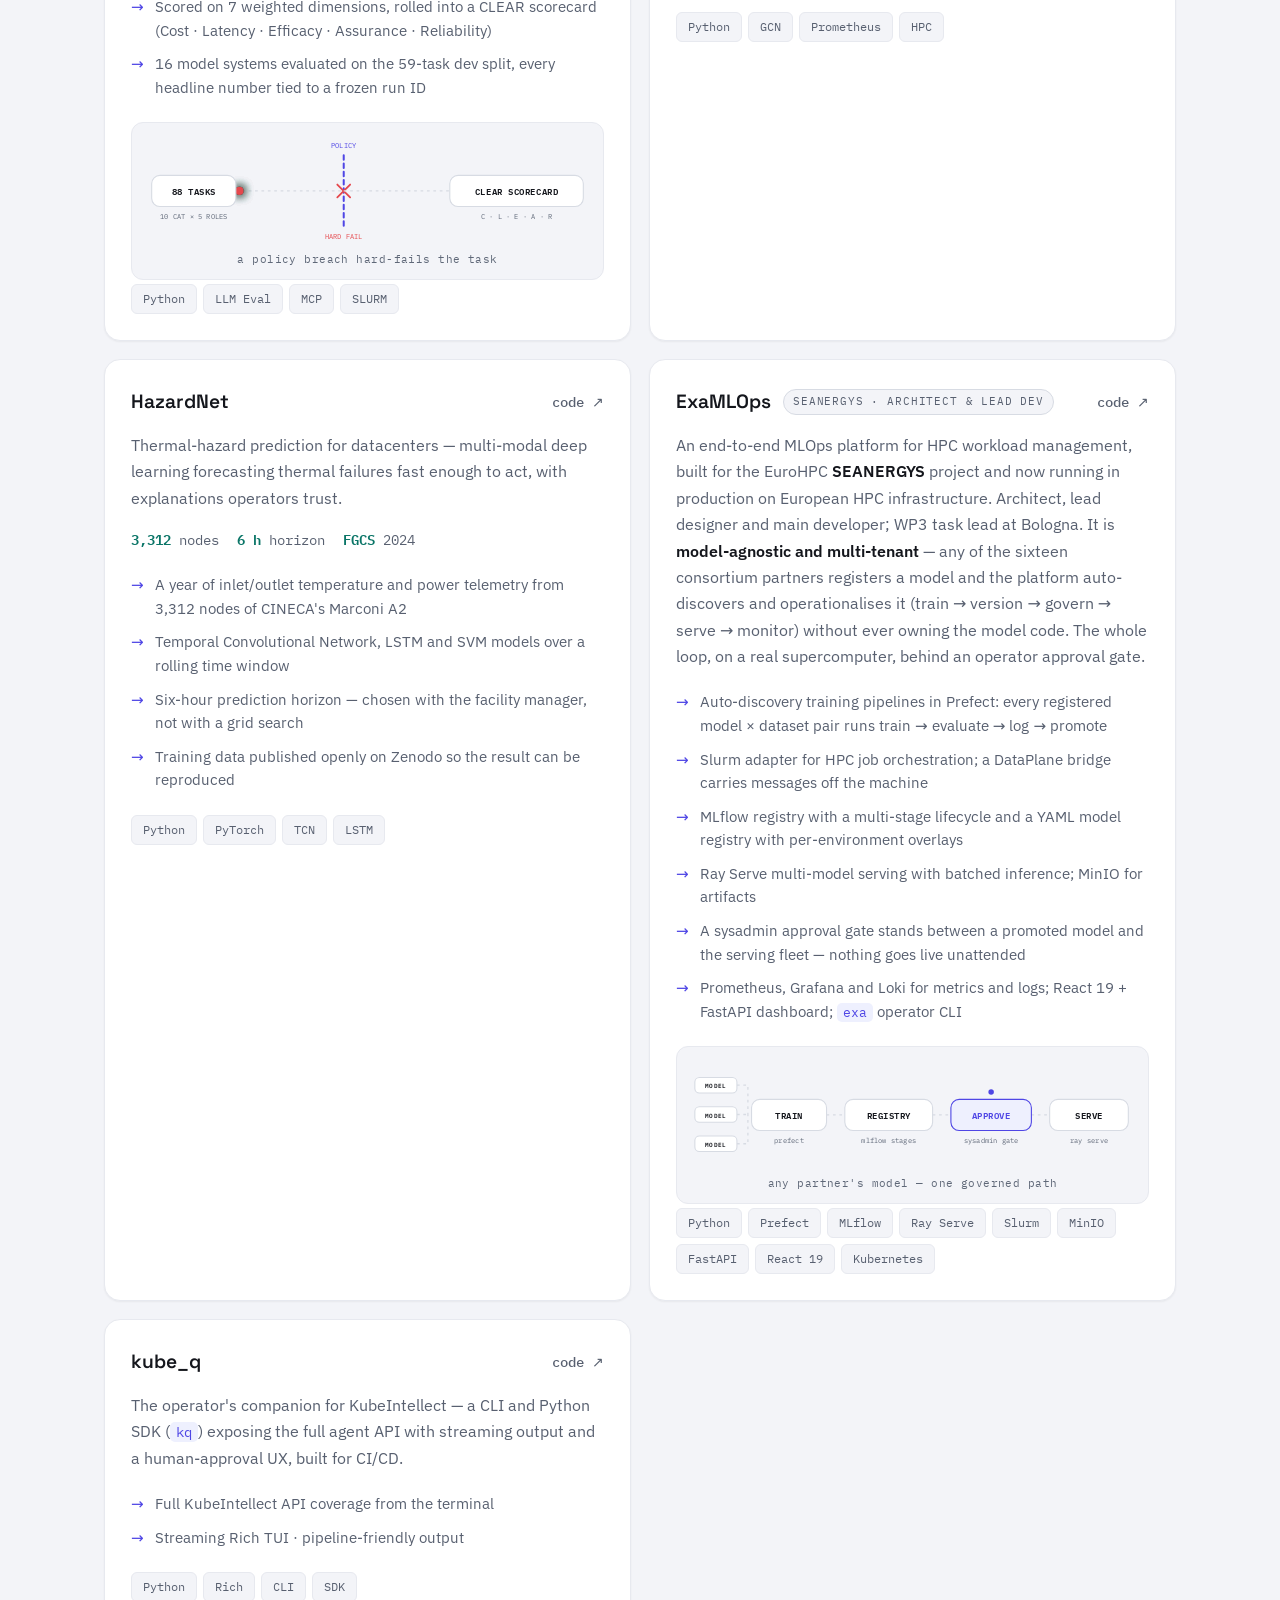
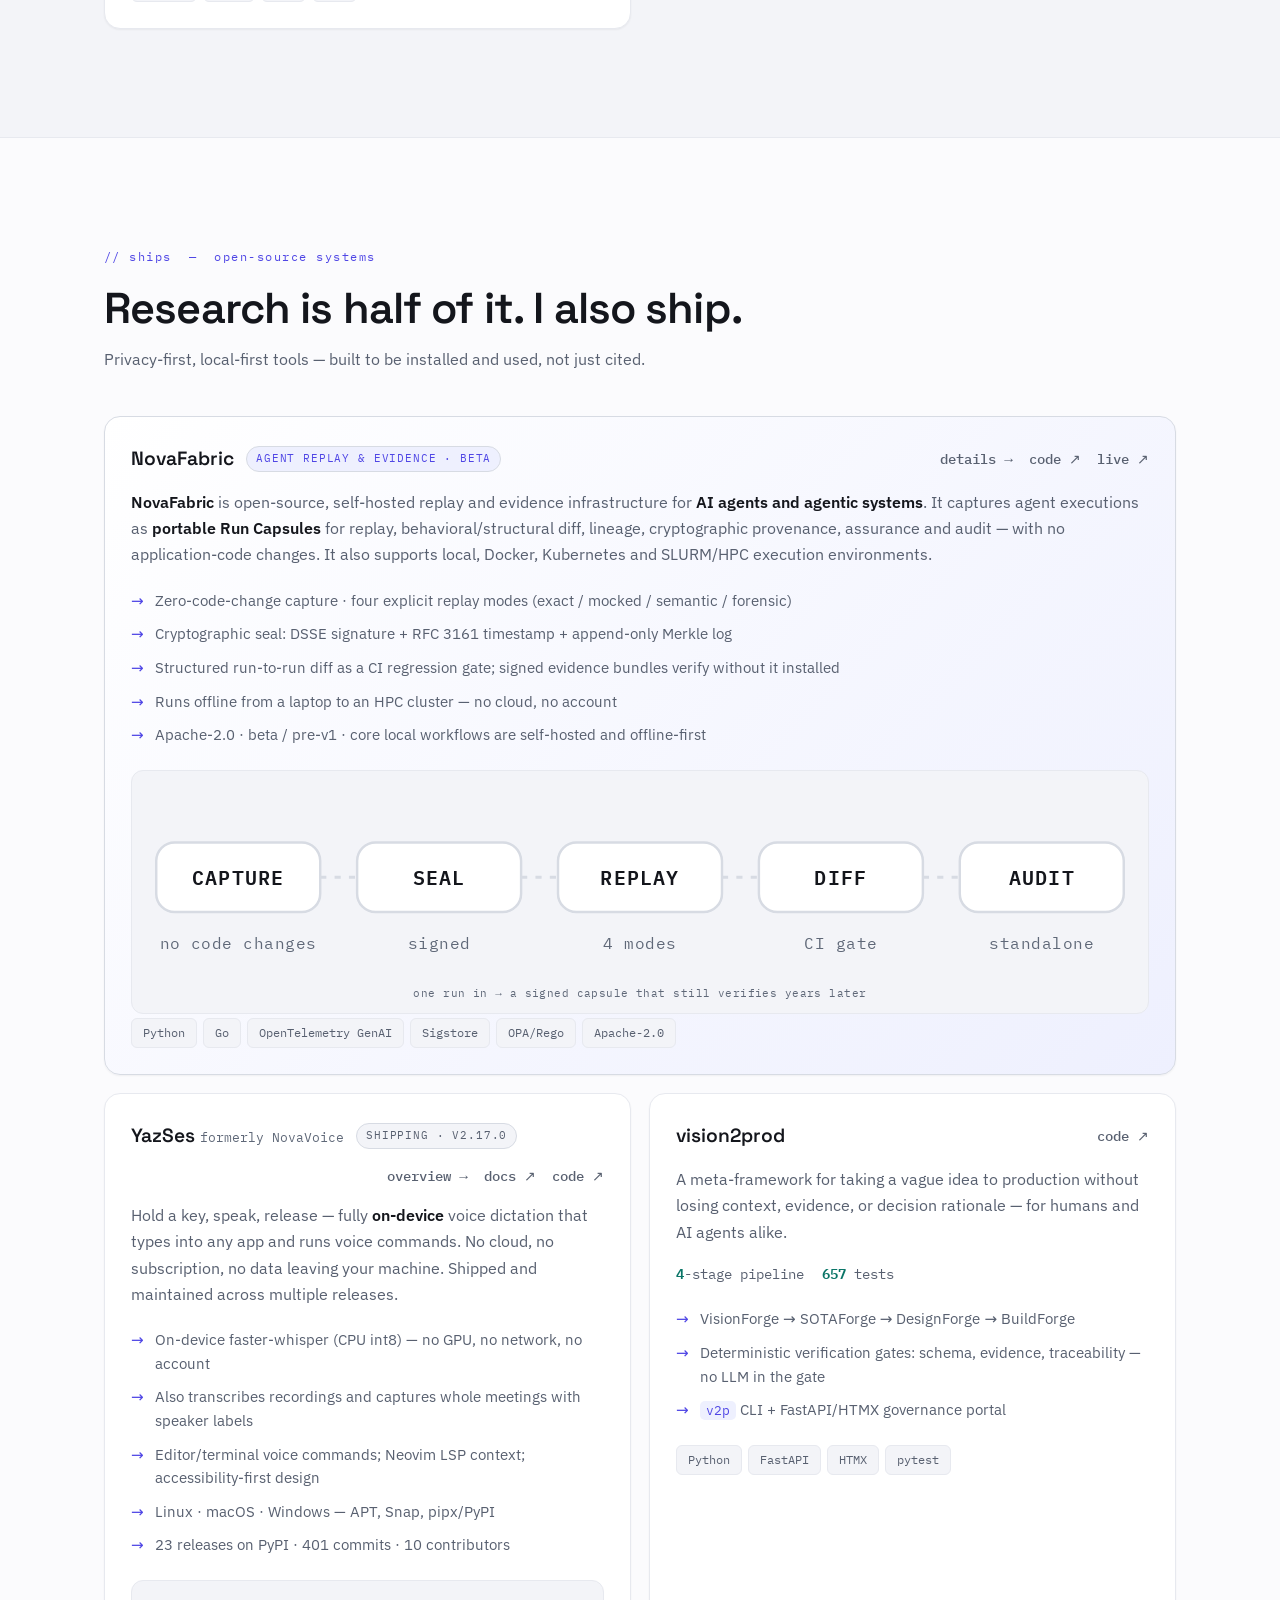
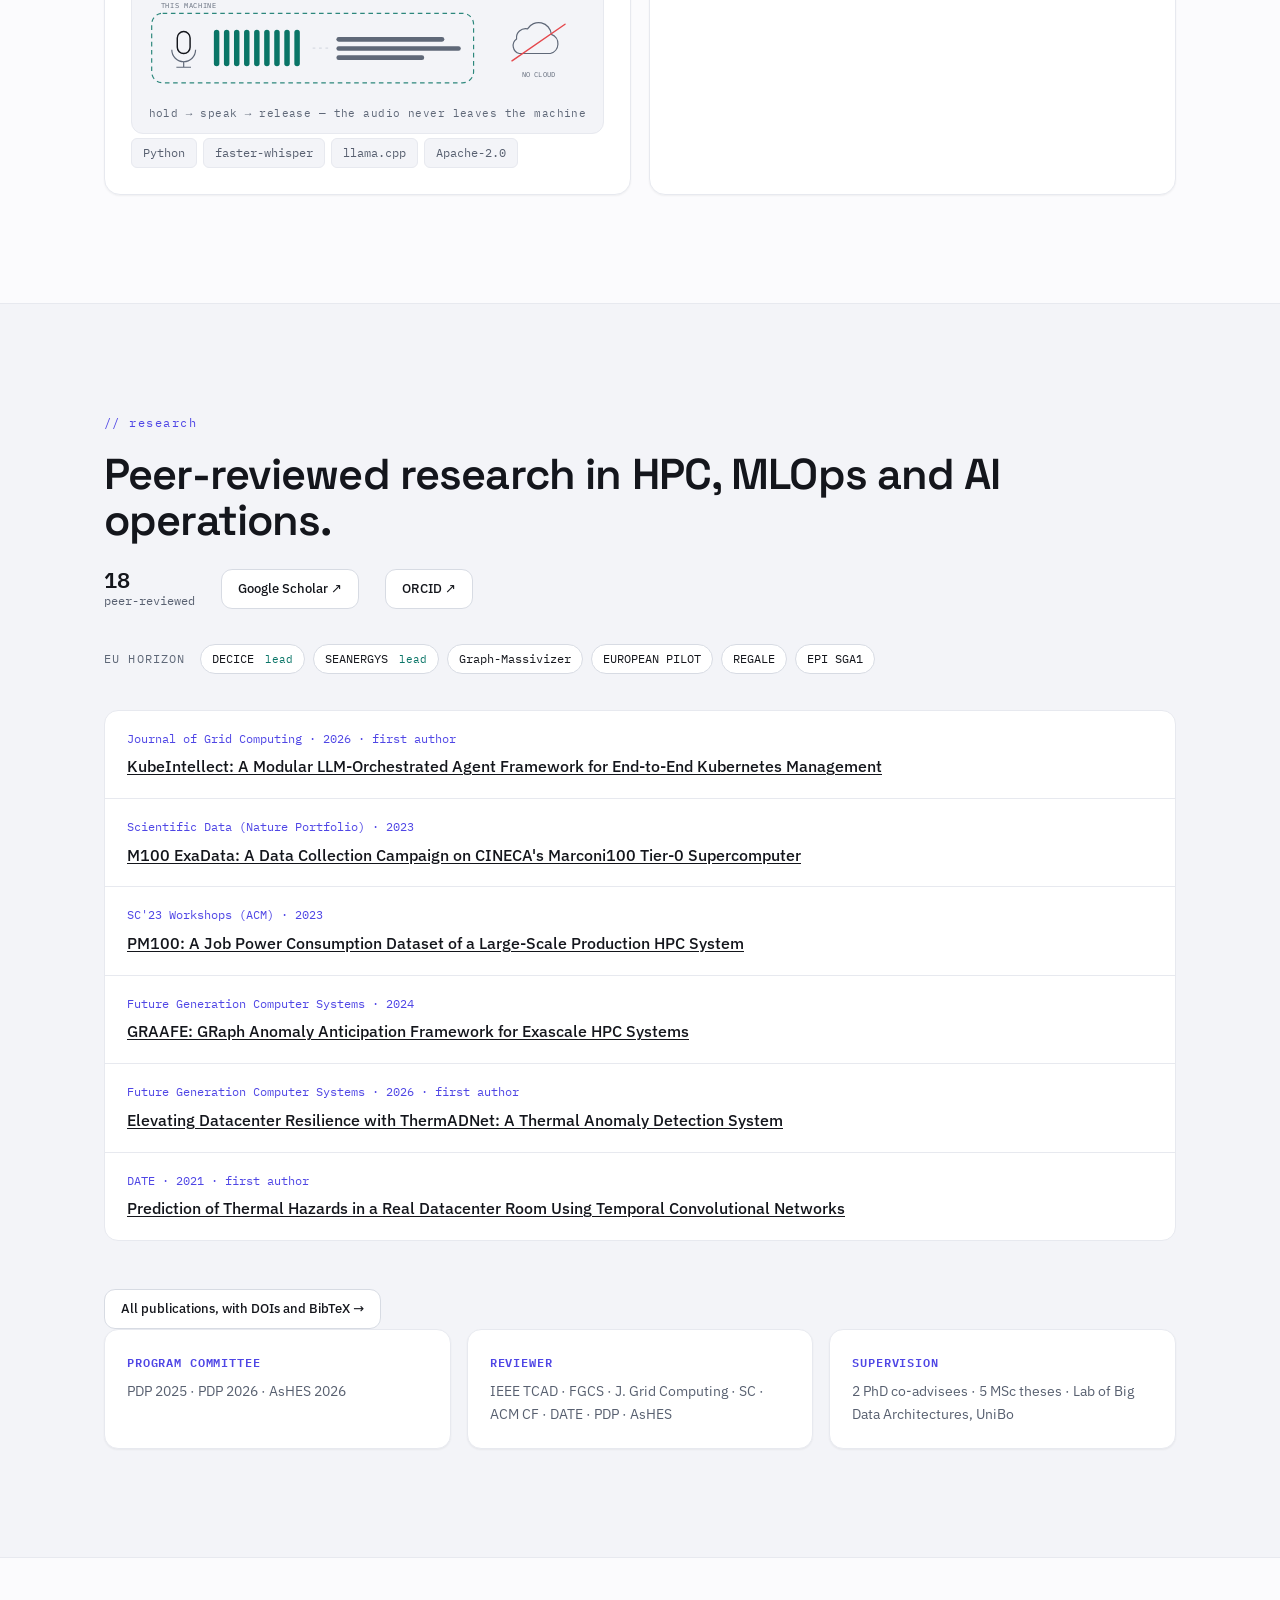
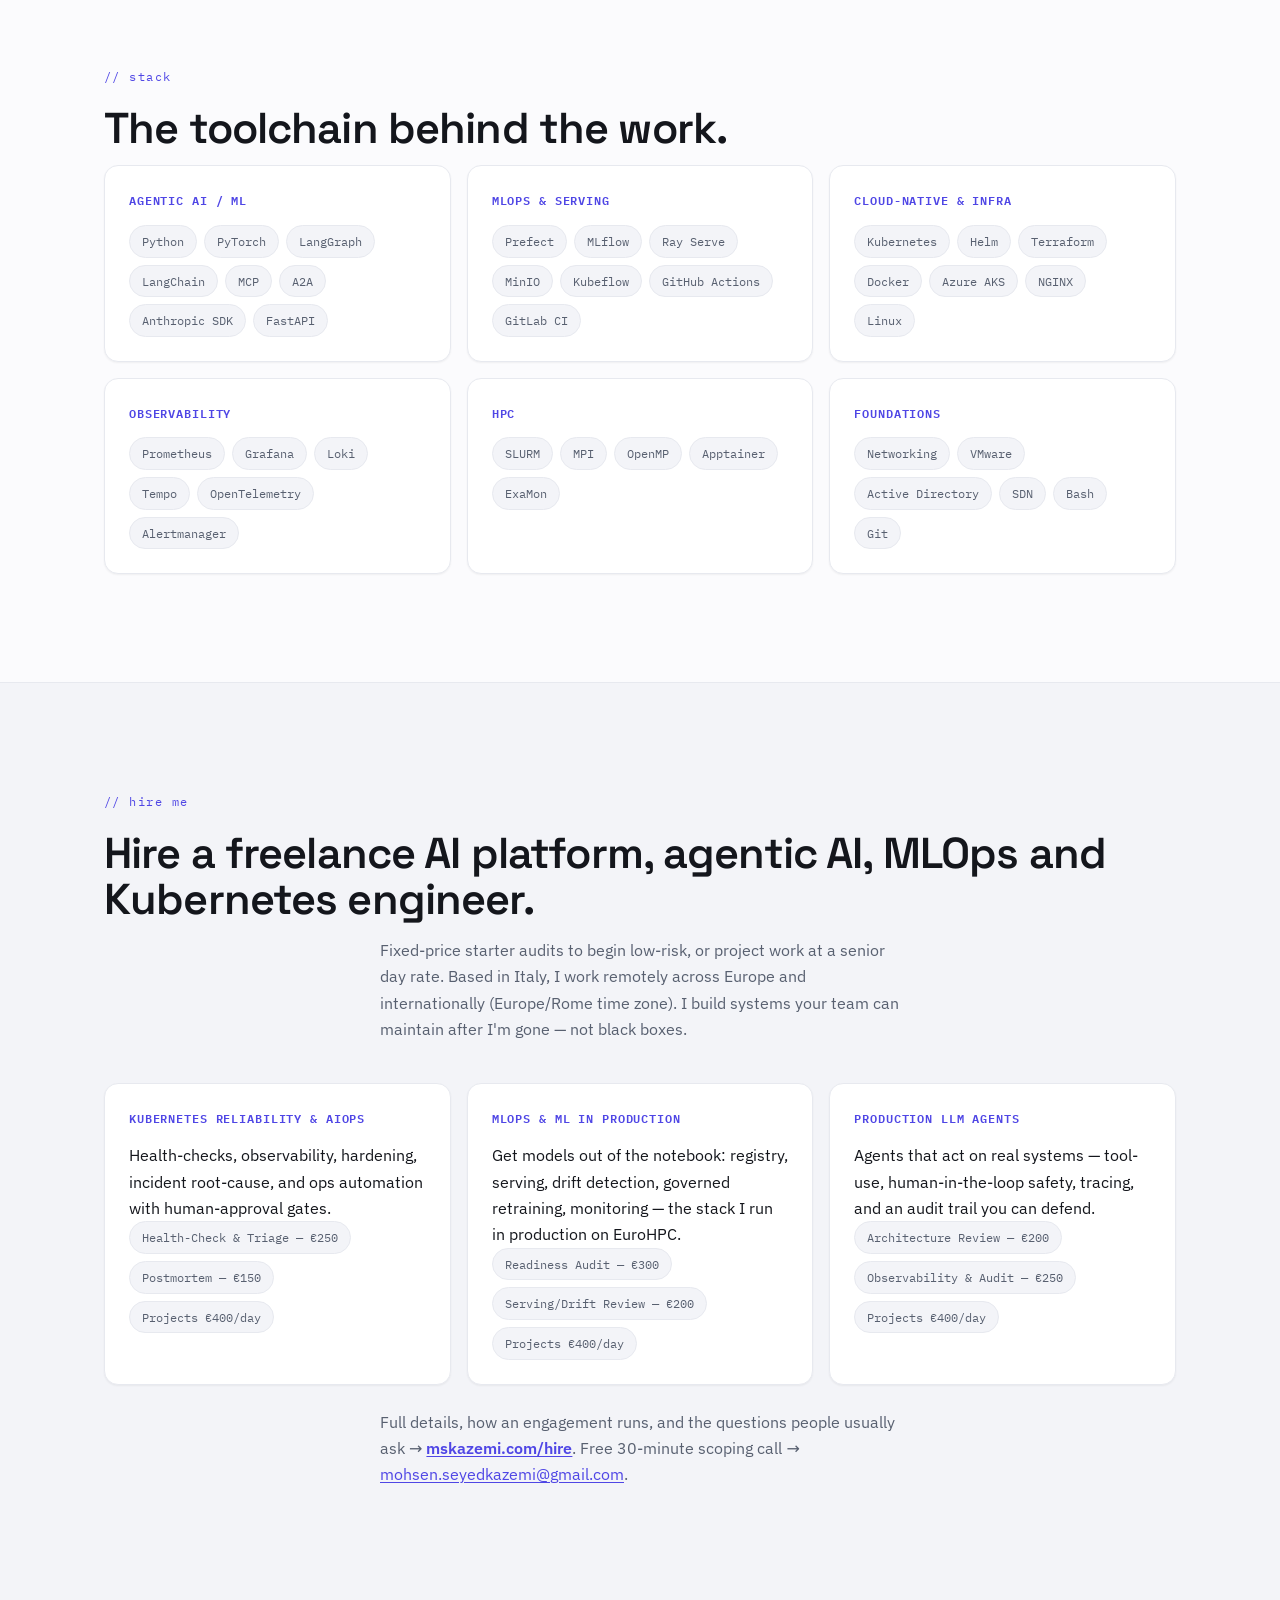
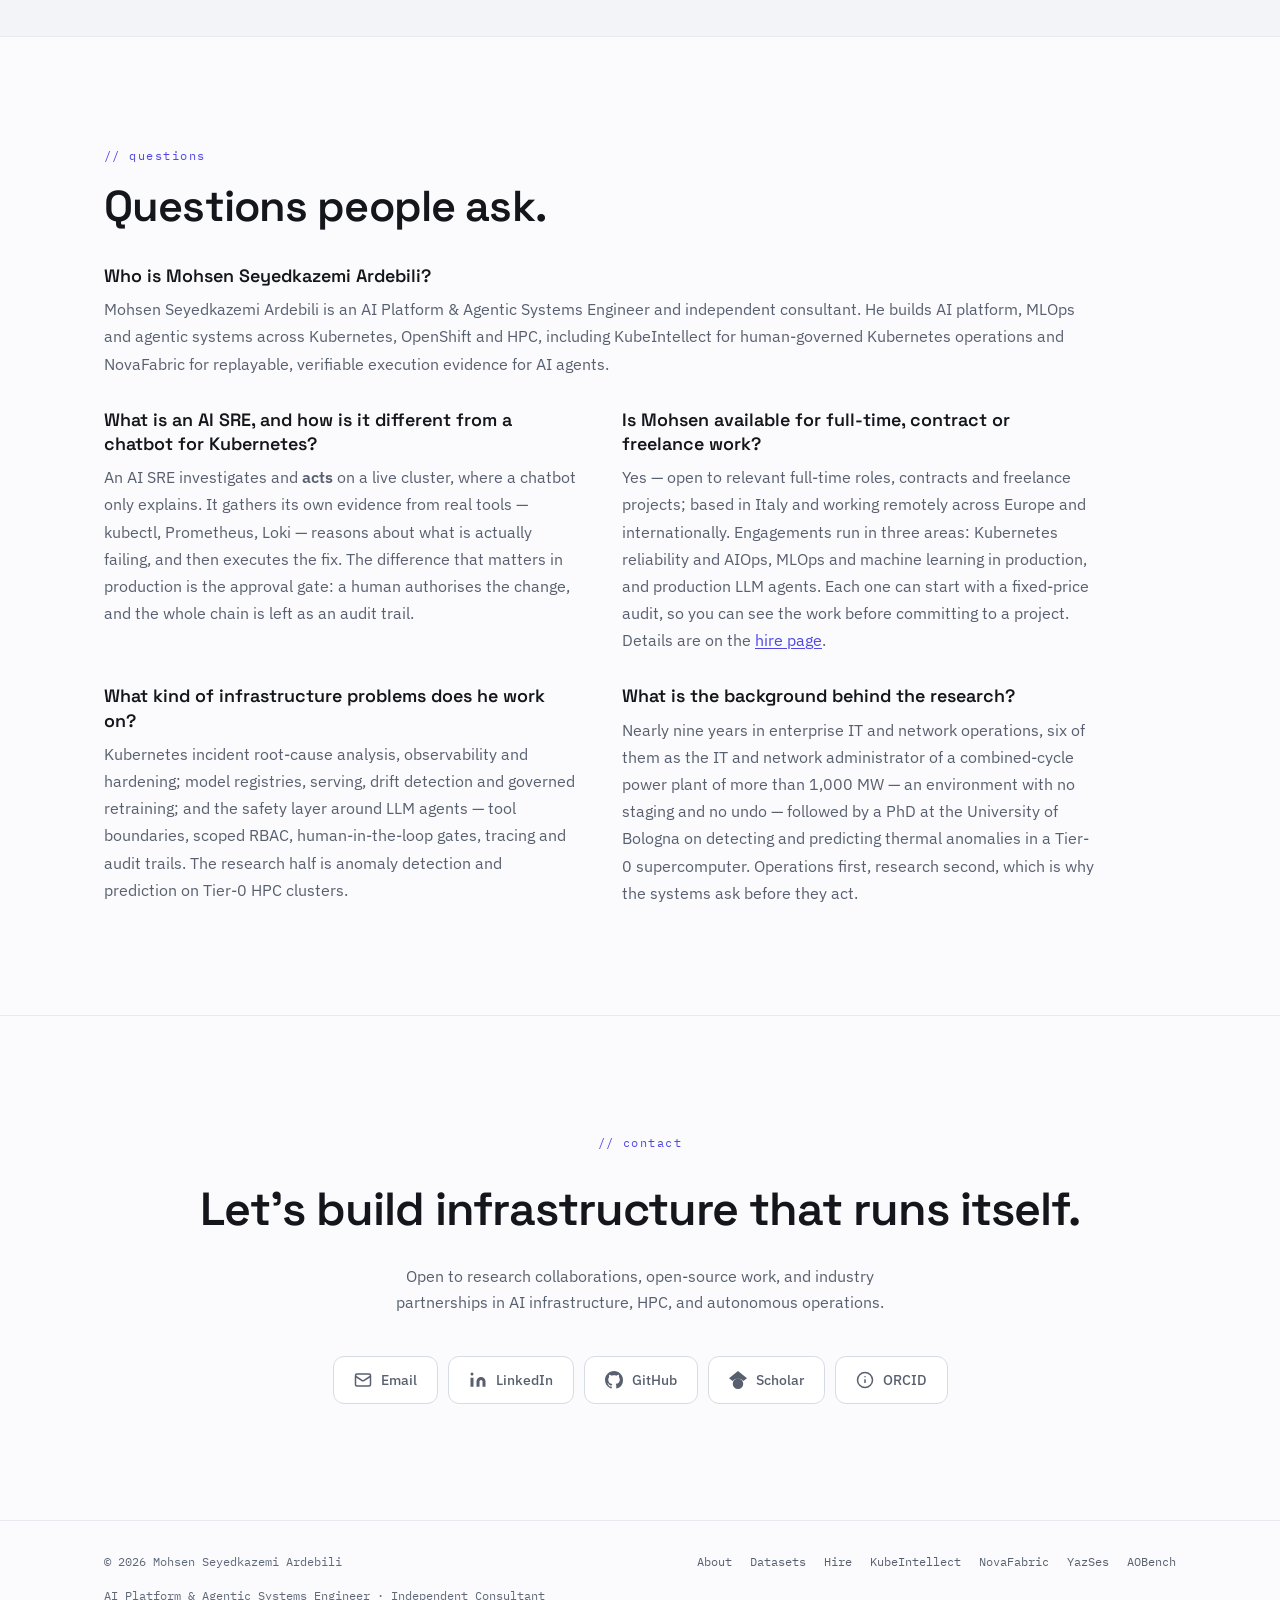
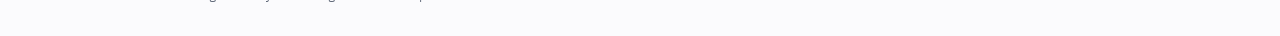
==== commit 1d61b5f6: "seo: remove IDKMesh (unpublished, private repo) from homepage, sitemap and robots /idkmesh/ and /idk" ====
--- a/index.html
+++ b/index.html
@@ -263,7 +263,6 @@
             <a role="menuitem" href="projects/novafabric/">NovaFabric</a>
             <a role="menuitem" href="projects/yazses/">YazSes</a>
             <a role="menuitem" href="projects/aobench/">AOBench</a>
-            <a role="menuitem" href="/idkmesh/">IDKMesh</a>
           </div>
         </div>
         <a href="publications/">Publications</a>
@@ -307,7 +306,6 @@
           <a href="projects/kubeintellect/">KubeIntellect</a>
           <a href="projects/novafabric/">NovaFabric</a>
           <a href="projects/aobench/">AOBench</a>
-          <a href="/idkmesh/">IDKMesh</a>
         </p>
       </div>
 
@@ -386,9 +384,7 @@
             I was a Postdoctoral Research Fellow at DEI, University of Bologna from August 2022 to
             September 2026, working across EU Horizon and EuroHPC projects including DECICE and
             SEANERGYS. I now work as an independent consultant on AI platform and MLOps systems,
-            alongside open-source systems I build and maintain. My current engagement, with a
-            European AI/HPC infrastructure client, is as an Application &amp; MLOps Engineer on an
-            AI platform: model serving, observability and runbooks.
+            alongside open-source systems I build and maintain.
           </p>
         </div>
       </div>
@@ -502,36 +498,6 @@
             <figcaption class="flow-cap">a policy breach hard-fails the task</figcaption>
           </figure>
           <div class="tags"><span>Python</span><span>LLM Eval</span><span>MCP</span><span>SLURM</span></div>
-        </article>
-
-        <article class="card">
-          <div class="card-bar">
-            <a class="card-name card-name-link" href="/idkmesh/">IDKMesh</a>
-            <span class="card-badge">research preview</span>
-            <span class="card-links">
-              <a href="/idkmesh/">details &rarr;</a>
-              <a href="https://github.com/MSKazemi/idkmesh" target="_blank" rel="noopener">code &#8599;</a>
-              <a href="/idkmesh/start.html" target="_blank" rel="noopener">start &#8599;</a>
-            </span>
-          </div>
-          <p class="card-desc">
-            Verified swarm engineering &mdash; an open research laboratory asking whether humans and AI
-            agents can turn uncertain goals into trustworthy software by separating <em>generation</em>
-            from <em>acceptance</em>. Its first installable tool, <code>idkmesh gate-audit</code>, measures
-            what a review panel is actually worth: effective independent votes rather than head-count,
-            error-correlation structure, and the breach rate of seeded known-bad candidates.
-          </p>
-          <div class="mini-readout">
-            <span><b>1.00</b> effective votes of 25</span><span><b>1.66&times;</b> heuristic overstates</span><span><b>3.7&times;</b> error cut</span>
-          </div>
-          <ul class="ticks">
-            <li>E017 measured 25 independently seeded test oracles &mdash; programs, over a 72-candidate corpus with ground truth from executing hidden tests &mdash; at an effective panel size of 1.00</li>
-            <li>The standard <code>N/(1+(N&minus;1)&rho;)</code> heuristic predicted 1.66, so it overstates exactly where it is relied on</li>
-            <li>Changing the aggregation rule cut error 3.7&times;; growing the panel bought nothing</li>
-            <li>E016 is retained as a <strong>negative result</strong>: 20 live LLM verifiers did not verify, so no AI review panel has been measured here</li>
-            <li>Negative results and failed experiments are kept, not hidden &mdash; evidence must survive independent scrutiny</li>
-          </ul>
-          <div class="tags"><span>Python</span><span>LLM Eval</span><span>Verification</span><span>GitHub Actions</span></div>
         </article>
 
         <!-- GRAAFE -->
@@ -1096,7 +1062,6 @@
         <a href="projects/novafabric/">NovaFabric</a>
         <a href="projects/yazses/">YazSes</a>
         <a href="projects/aobench/">AOBench</a>
-        <a href="/idkmesh/">IDKMesh</a>
       </nav>
       <span class="foot-meta">AI Platform &amp; Agentic Systems Engineer · Independent Consultant</span>
     </div>
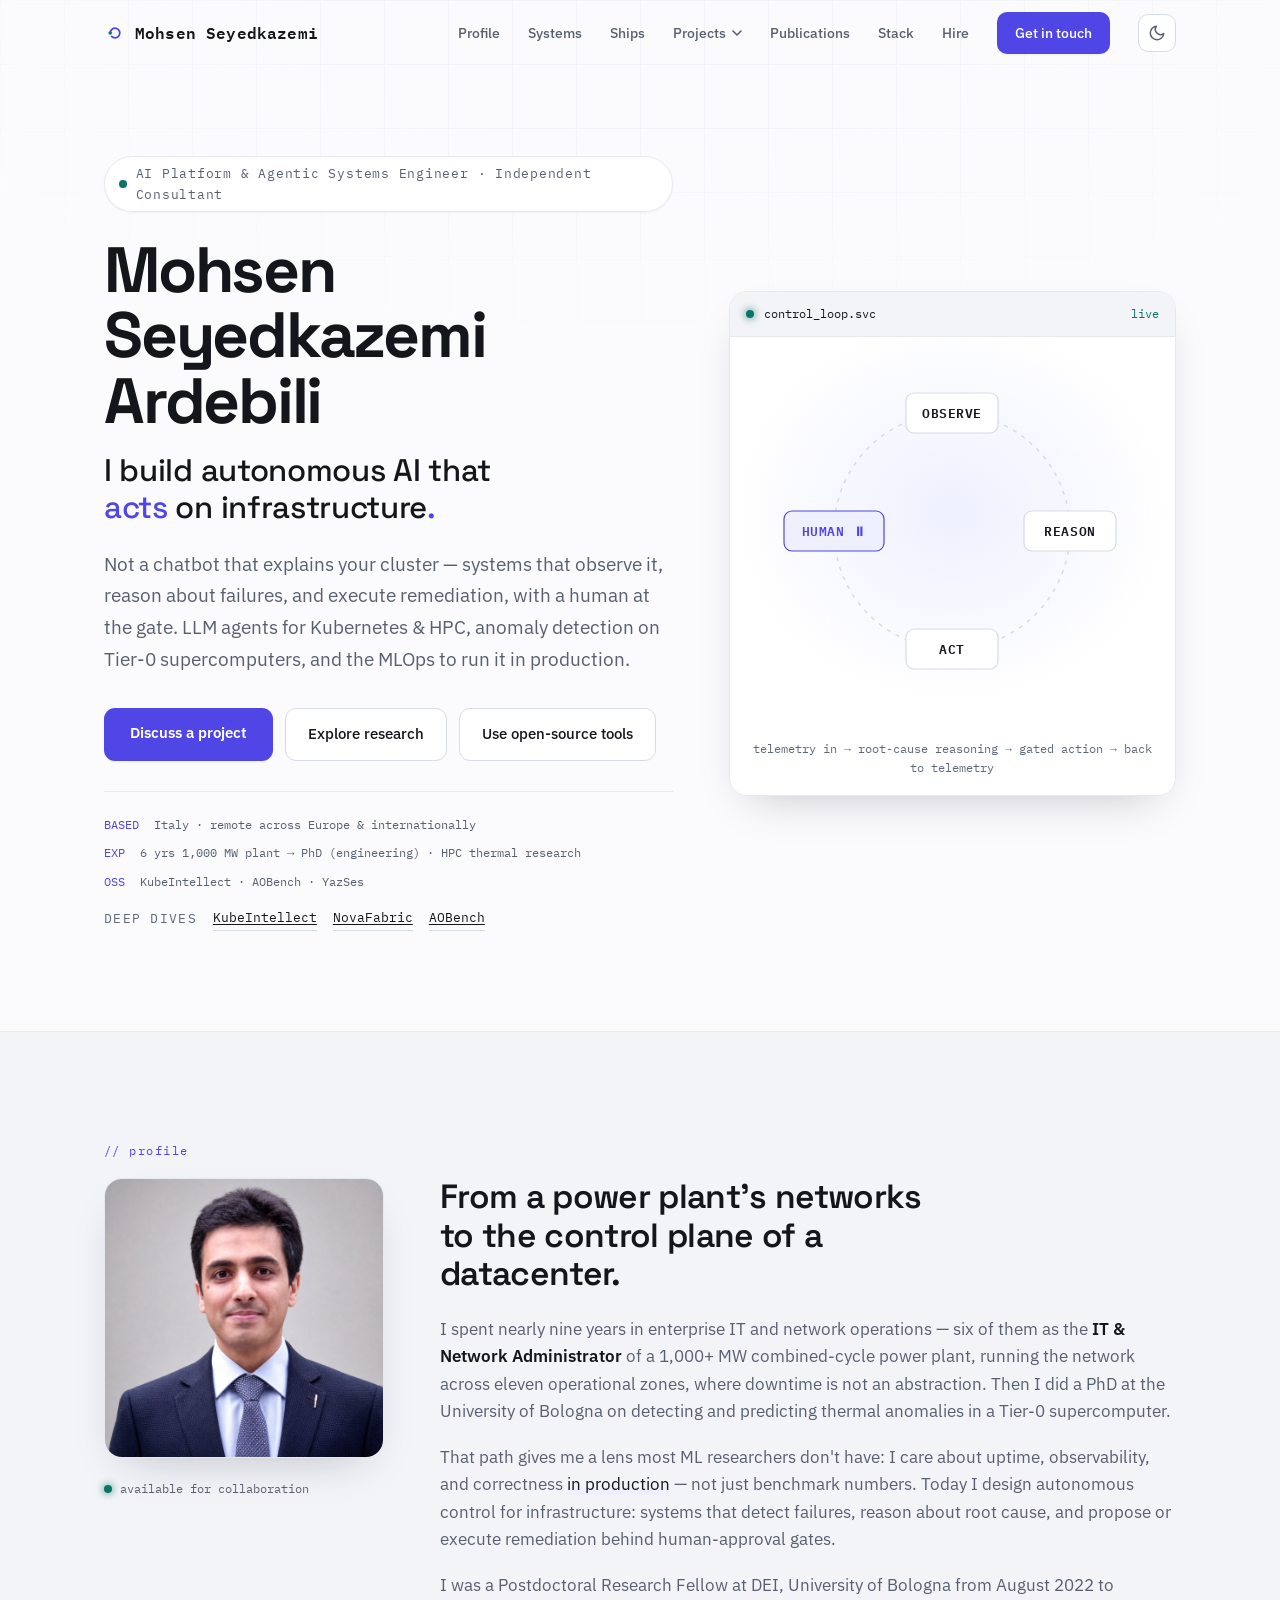
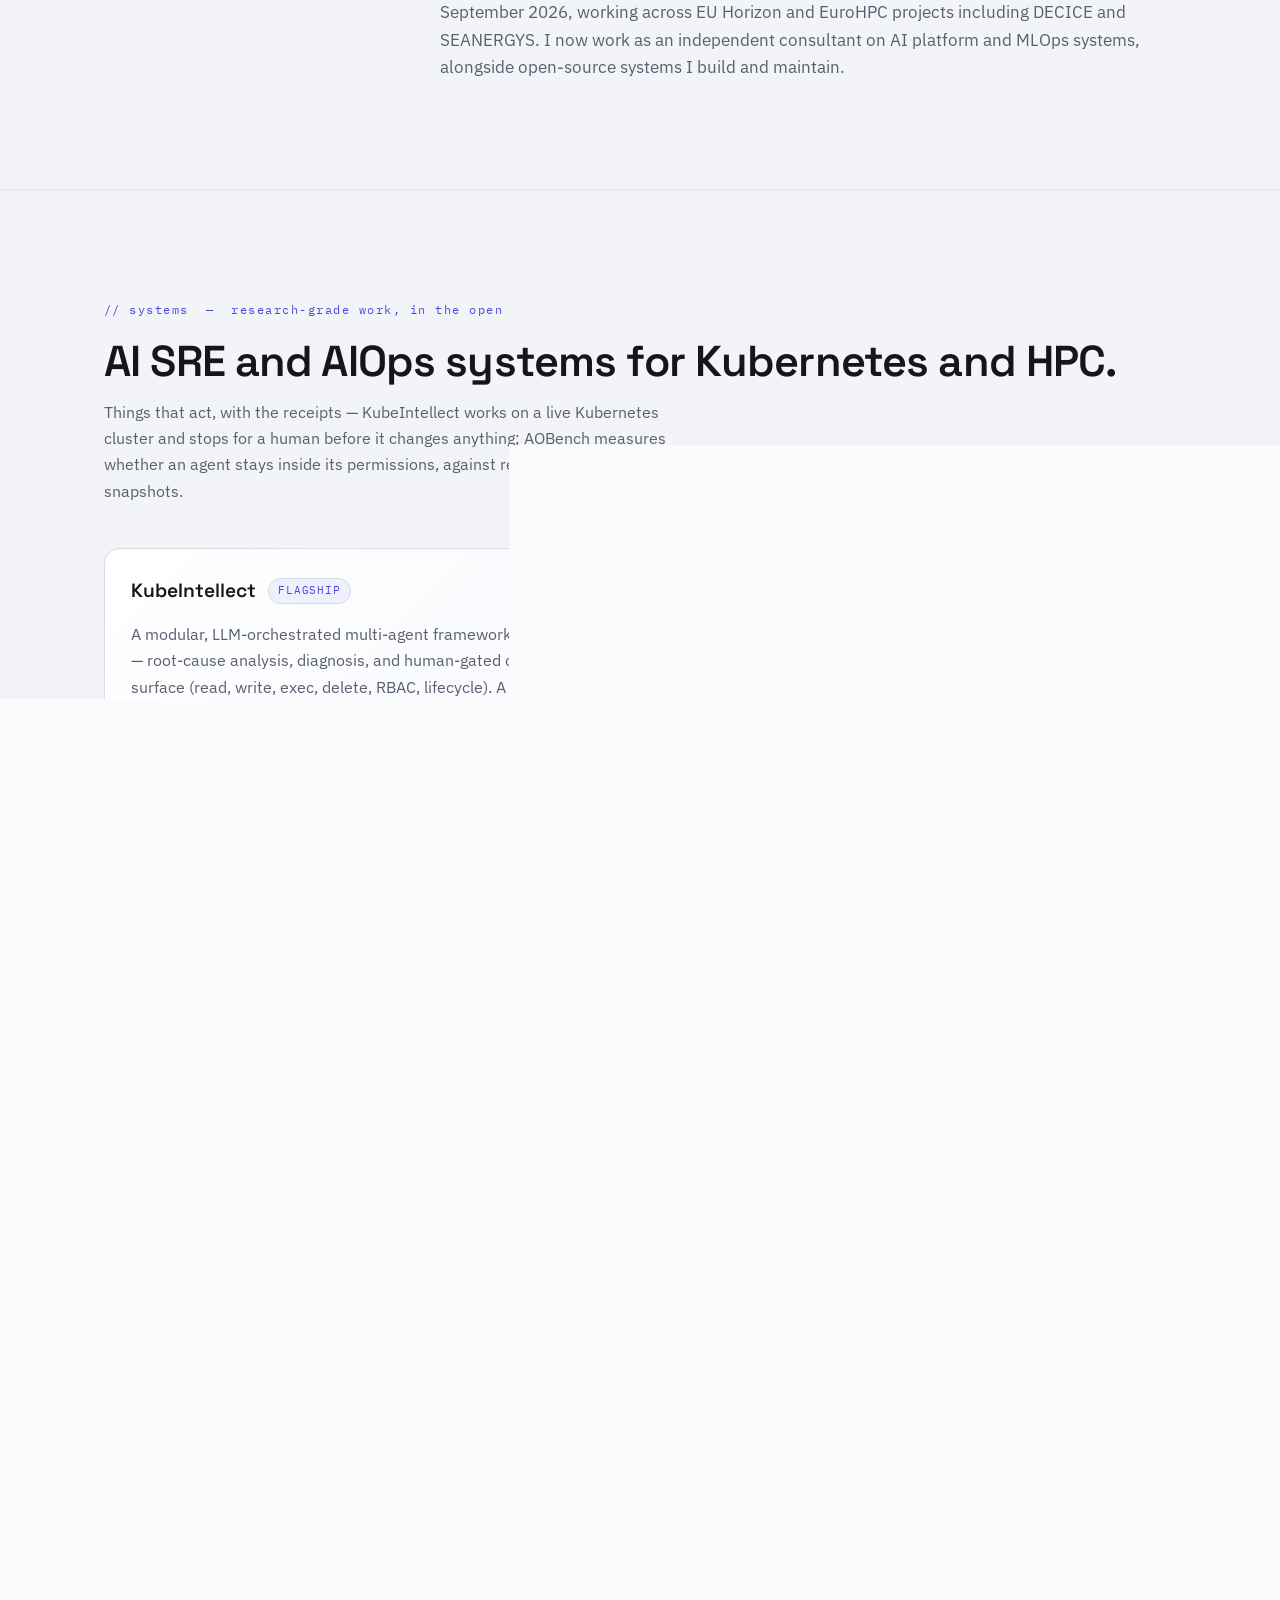
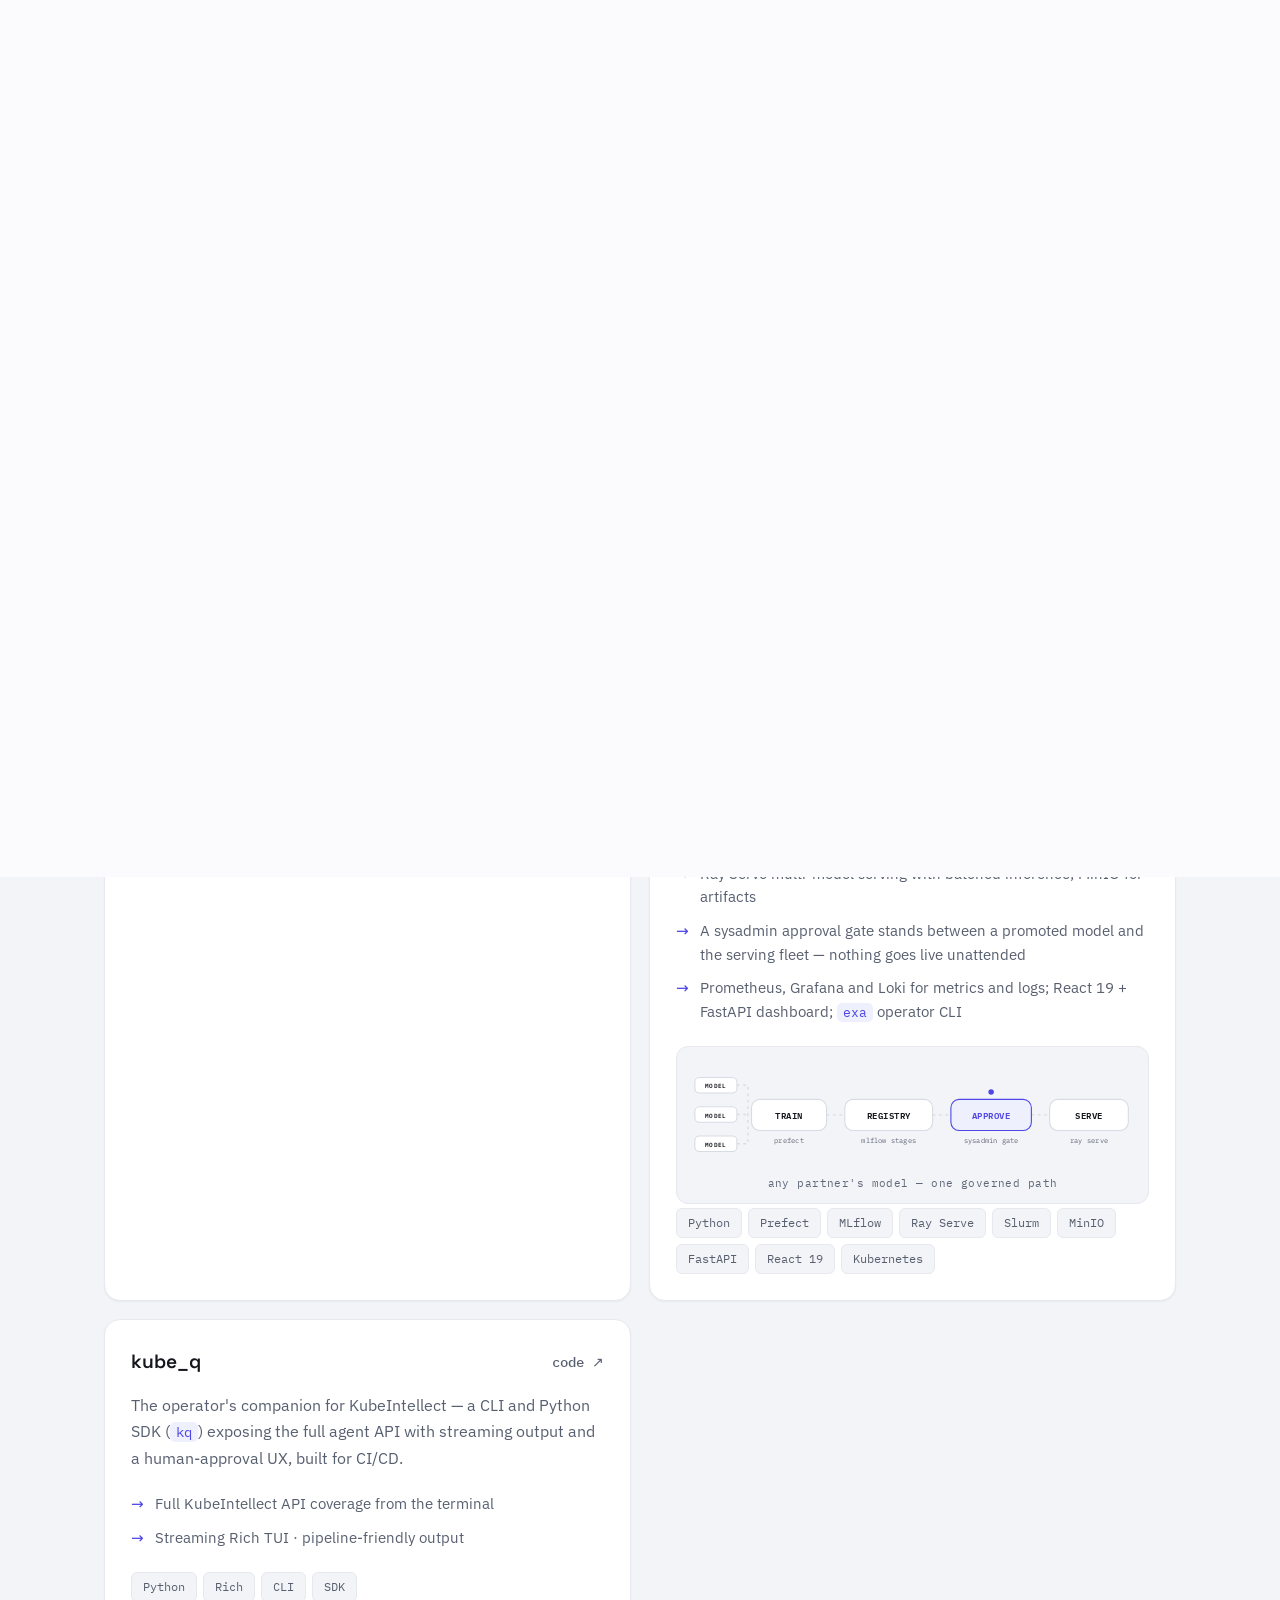
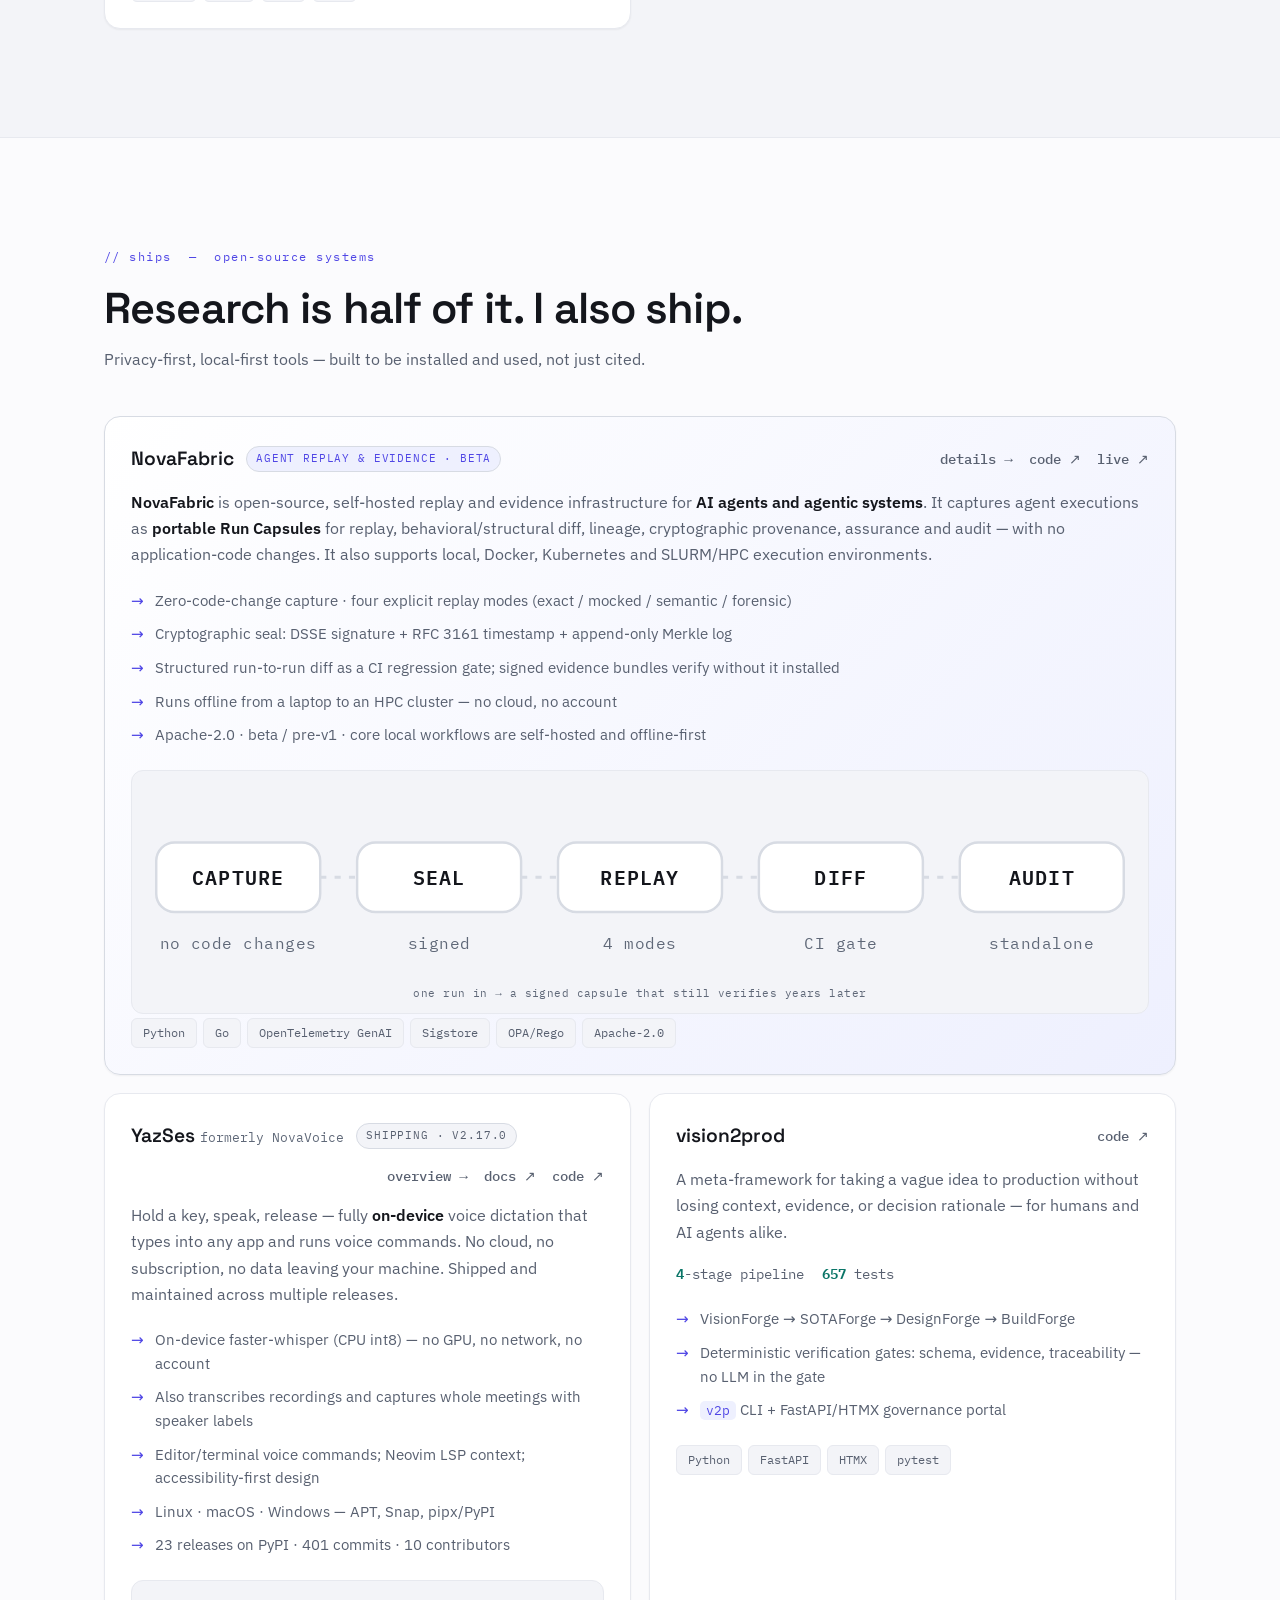
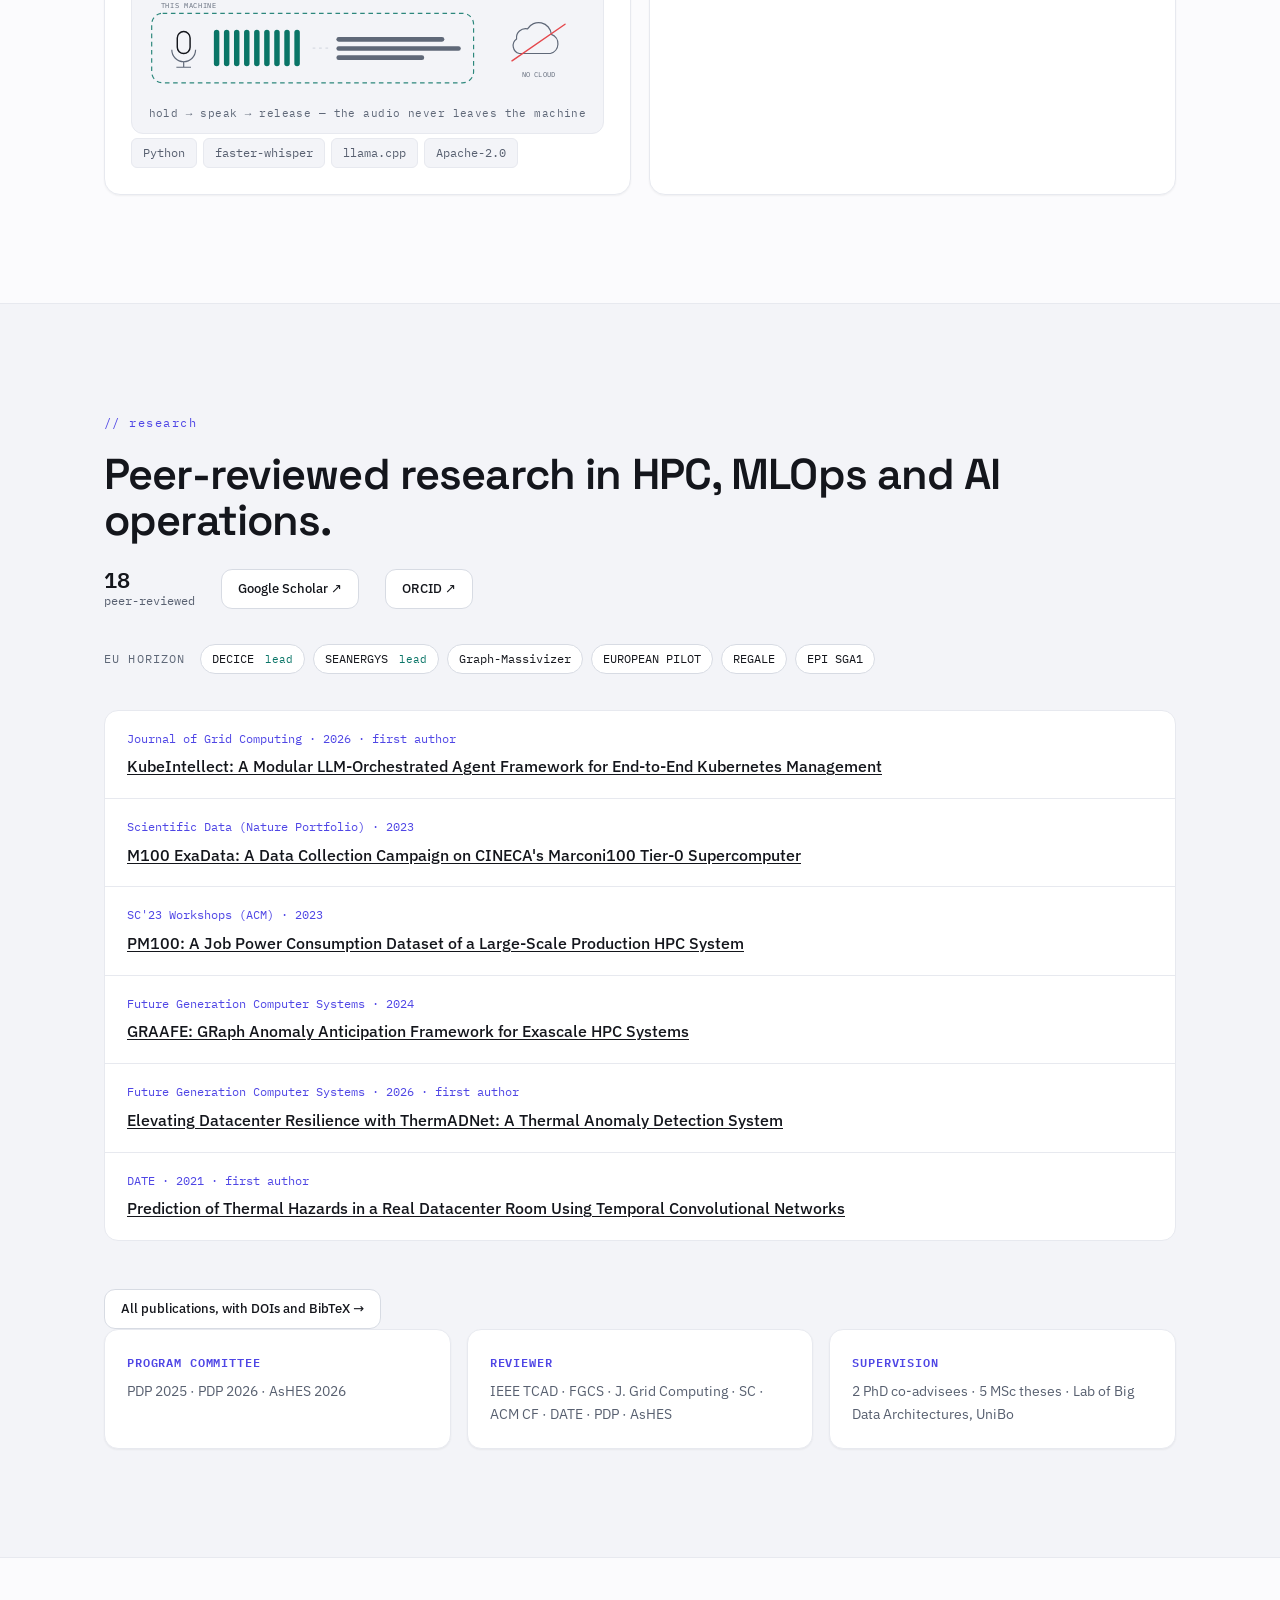
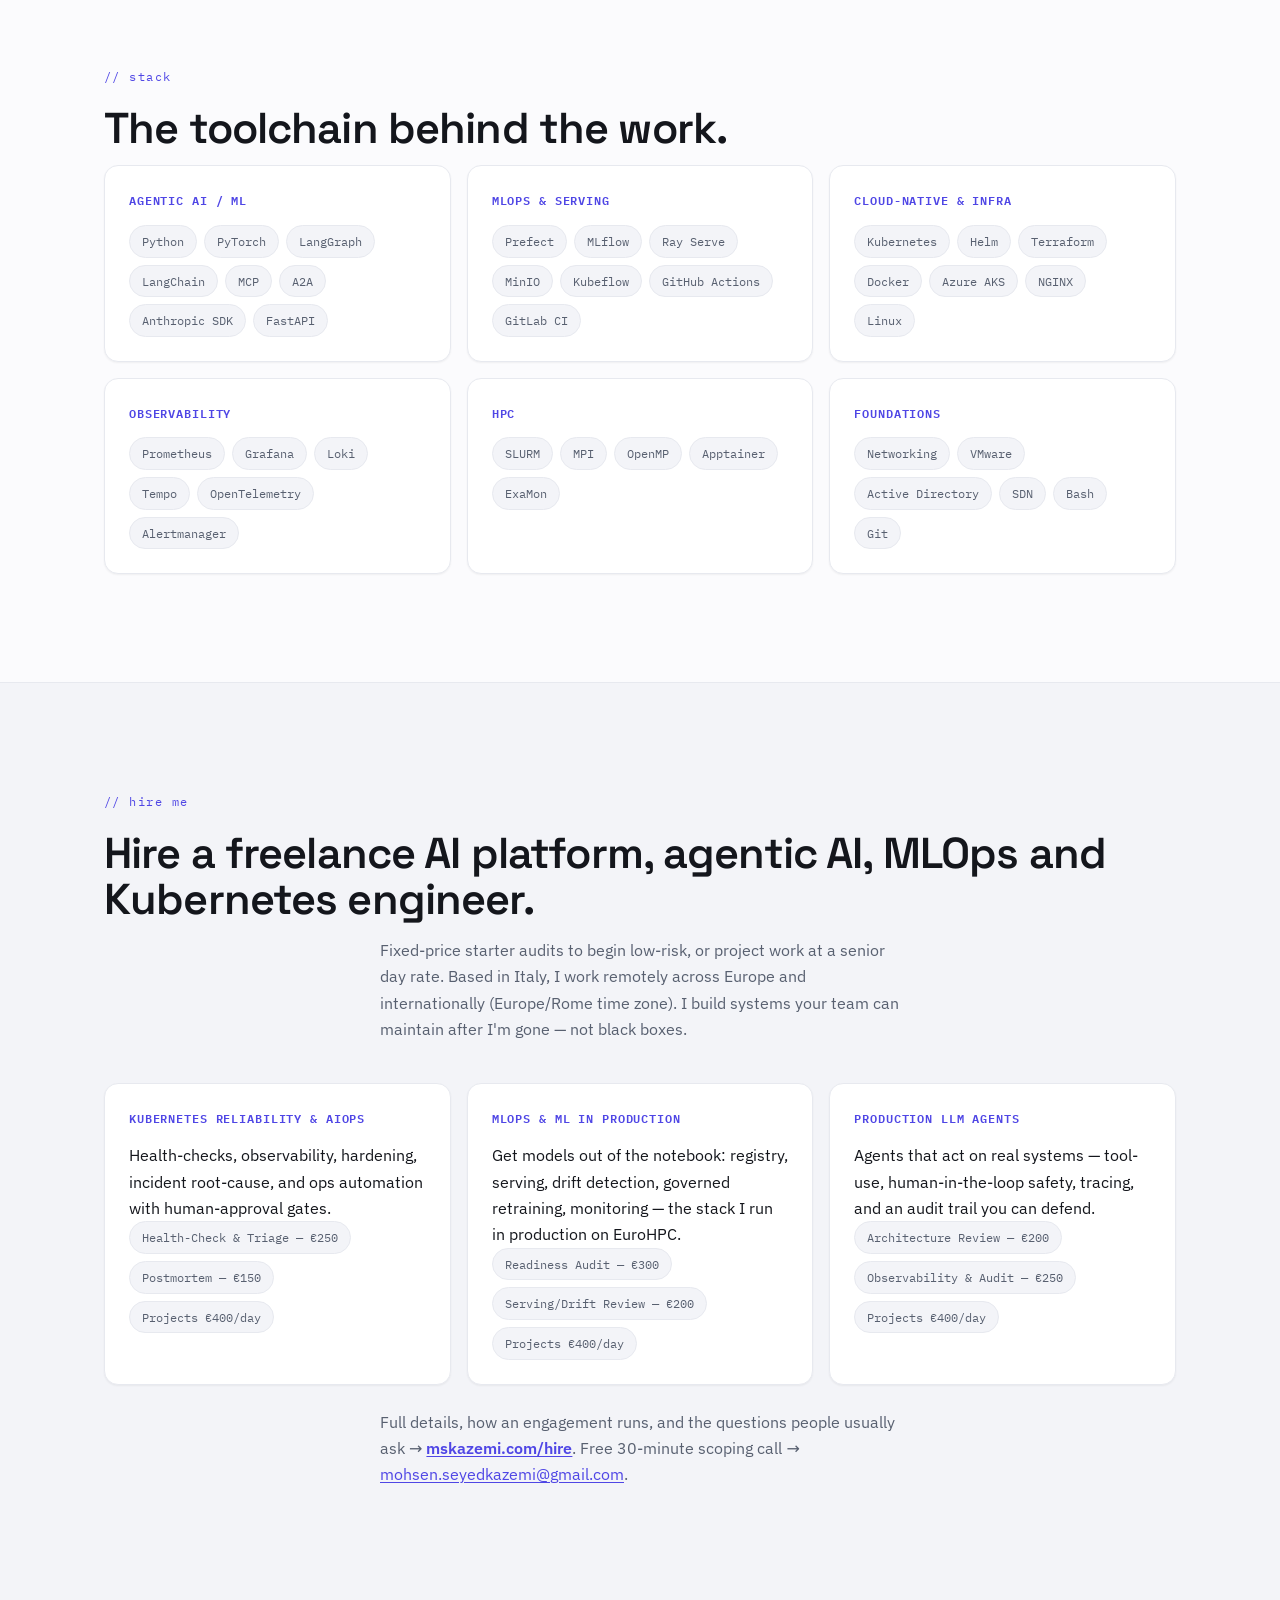
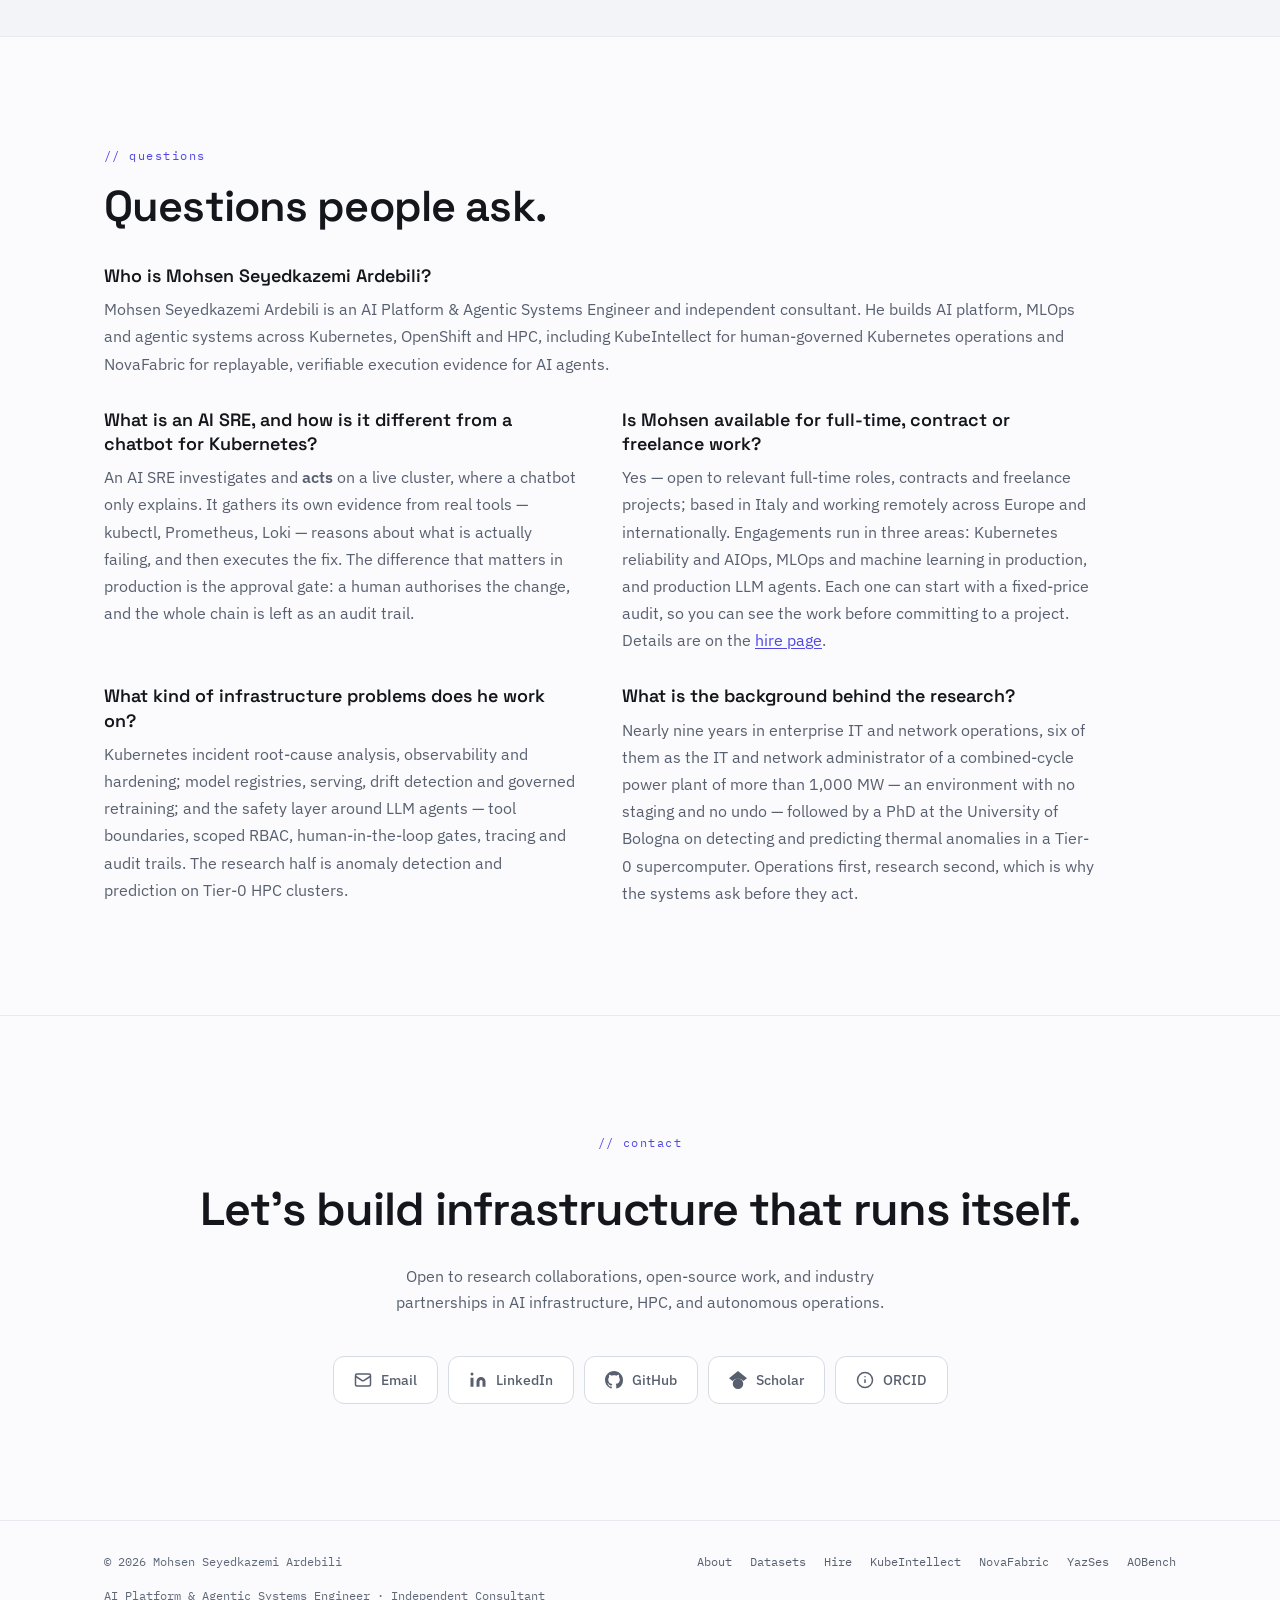
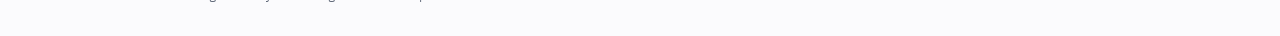
==== commit 1671bfc1: "Merge a7cad07ebfde91979997ae4be4eb793e76abe5c4 into 95220abd116dd26338aeff5808efd8672ad98a34" ====
--- a/index.html
+++ b/index.html
@@ -292,9 +292,9 @@
           Kubernetes &amp; HPC, anomaly detection on Tier-0 supercomputers, and the MLOps to run it in production.
         </p>
         <div class="hero-ctas">
-          <a href="#systems" class="btn-primary">See the systems</a>
-          <a href="https://github.com/MSKazemi" target="_blank" rel="noopener" class="btn-ghost">GitHub <span aria-hidden="true">↗</span></a>
-          <a href="https://scholar.google.com/citations?user=xP64pZsAAAAJ" target="_blank" rel="noopener" class="btn-ghost">Scholar <span aria-hidden="true">↗</span></a>
+          <a href="hire/" class="btn-primary">Discuss a project</a>
+          <a href="#research" class="btn-ghost">Explore research</a>
+          <a href="#systems" class="btn-ghost">Use open-source tools</a>
         </div>
         <ul class="status-strip" aria-label="Quick facts">
           <li><span class="k">BASED</span> Italy · remote across Europe &amp; internationally</li>
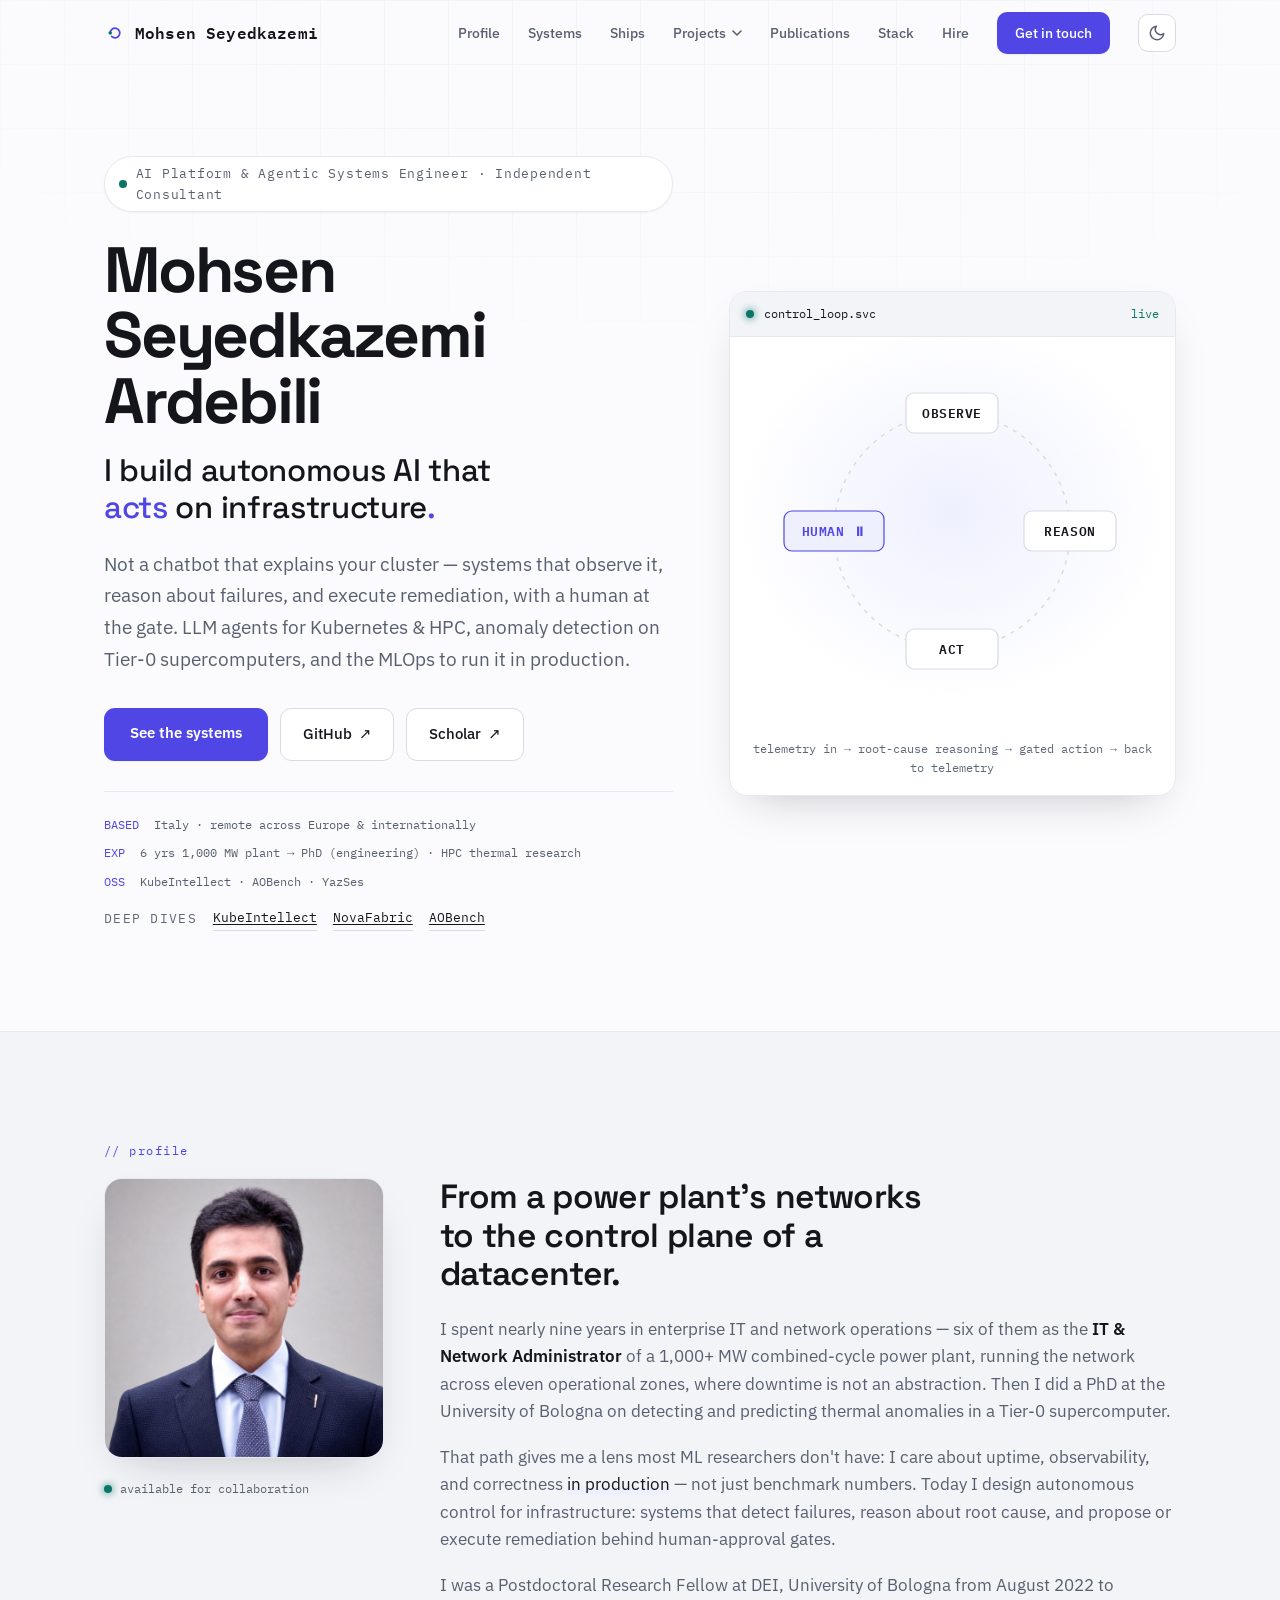
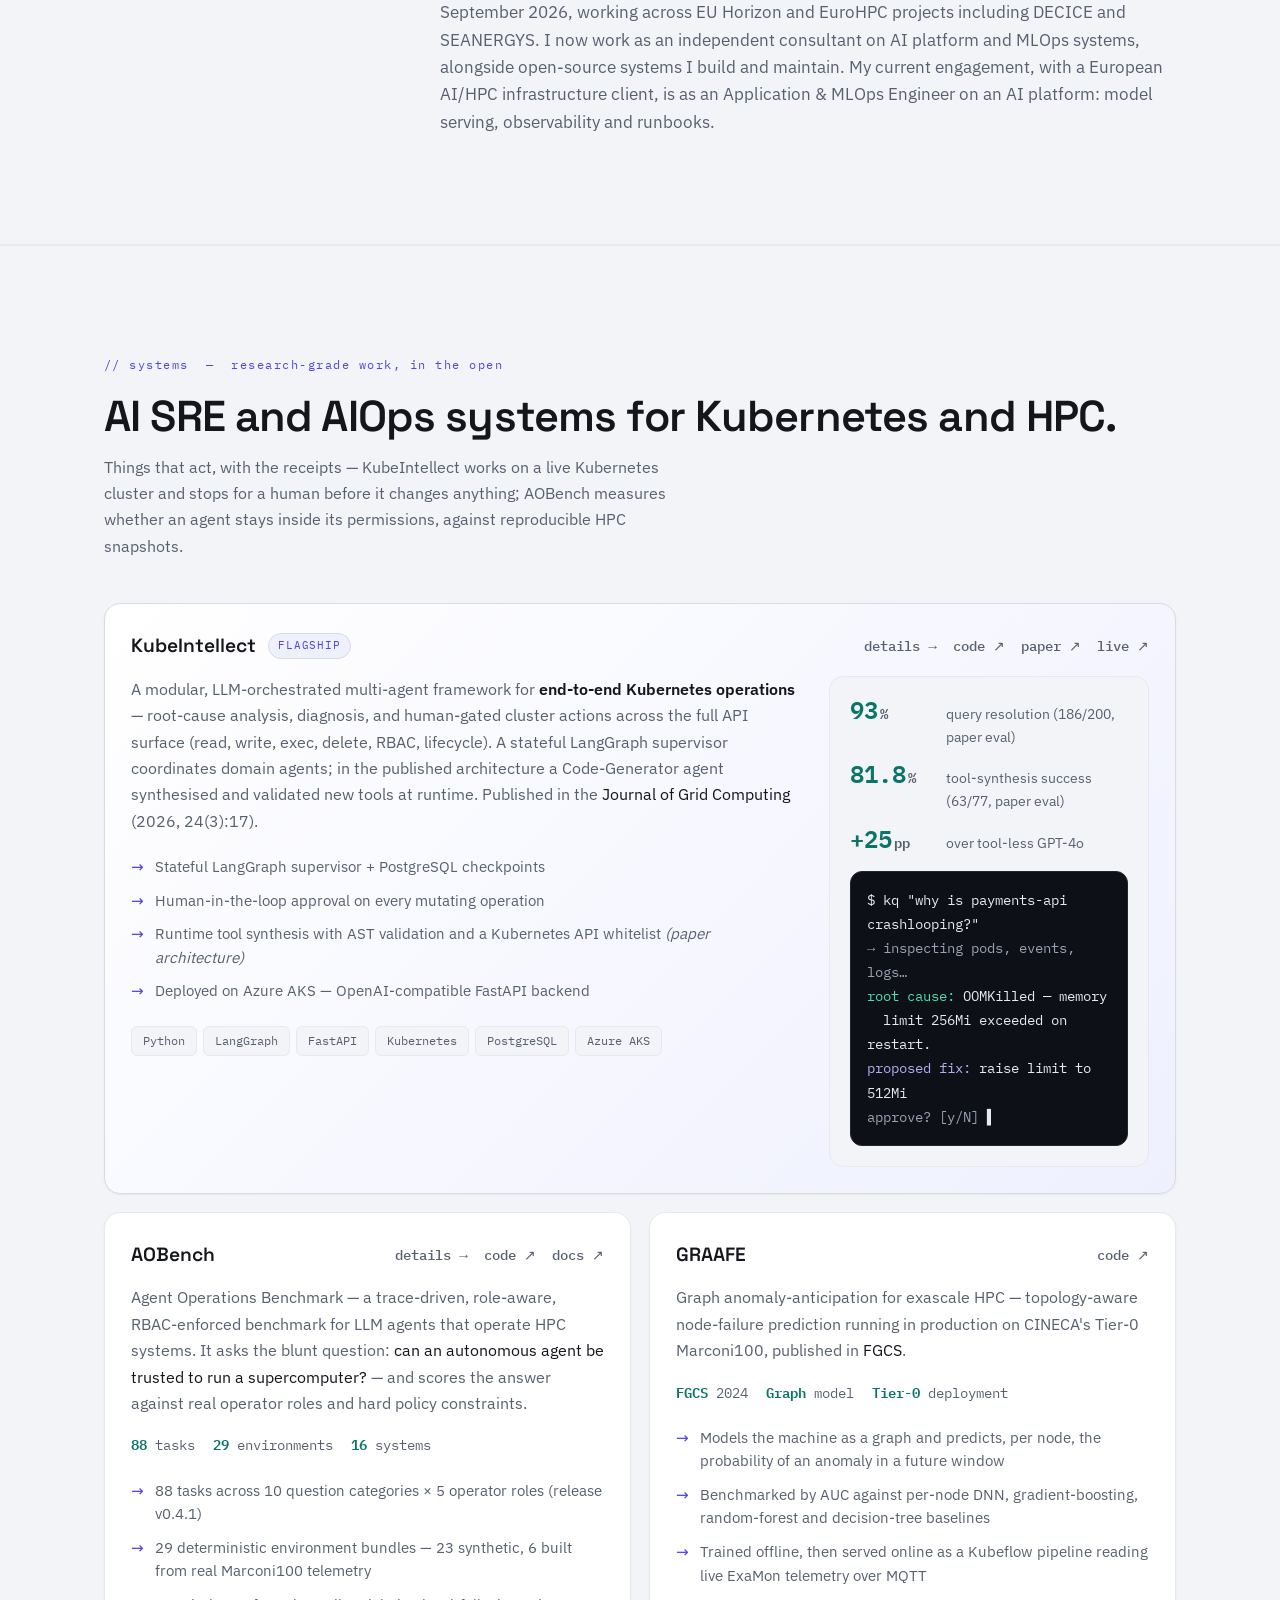
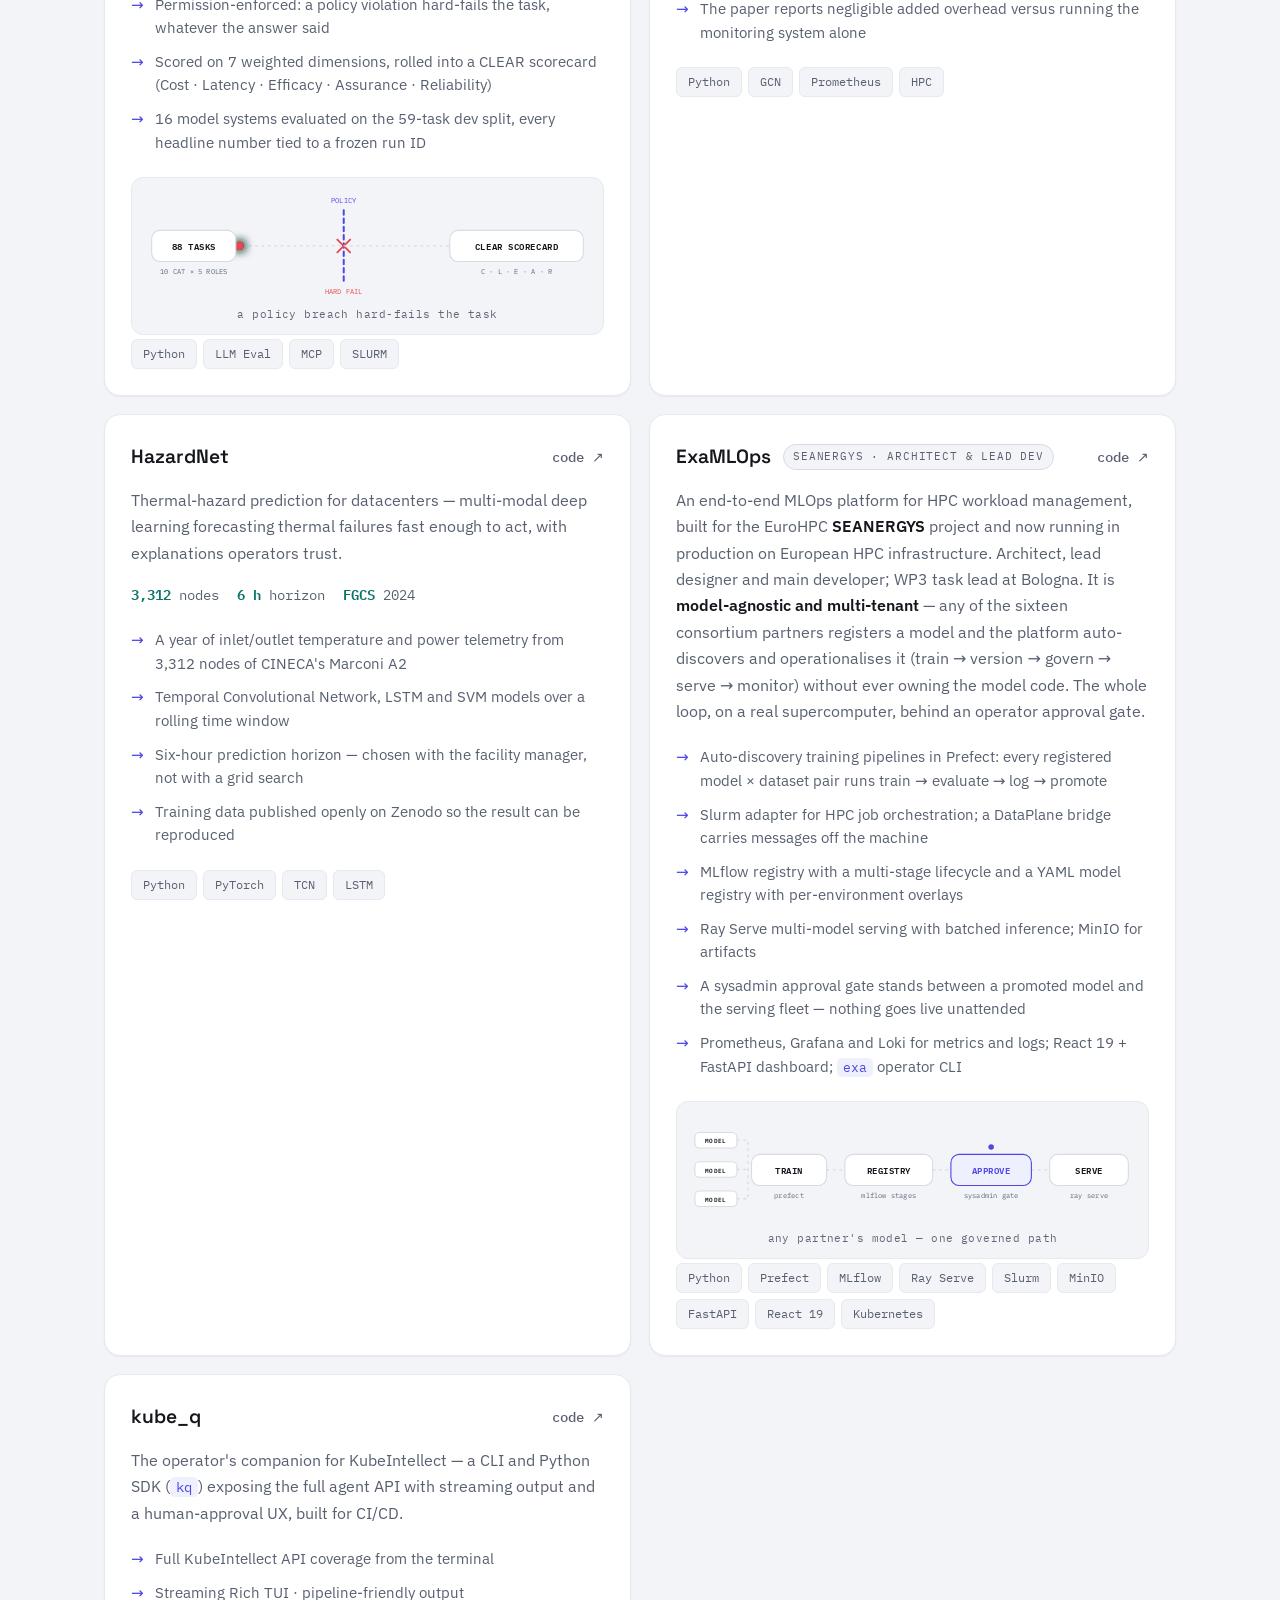
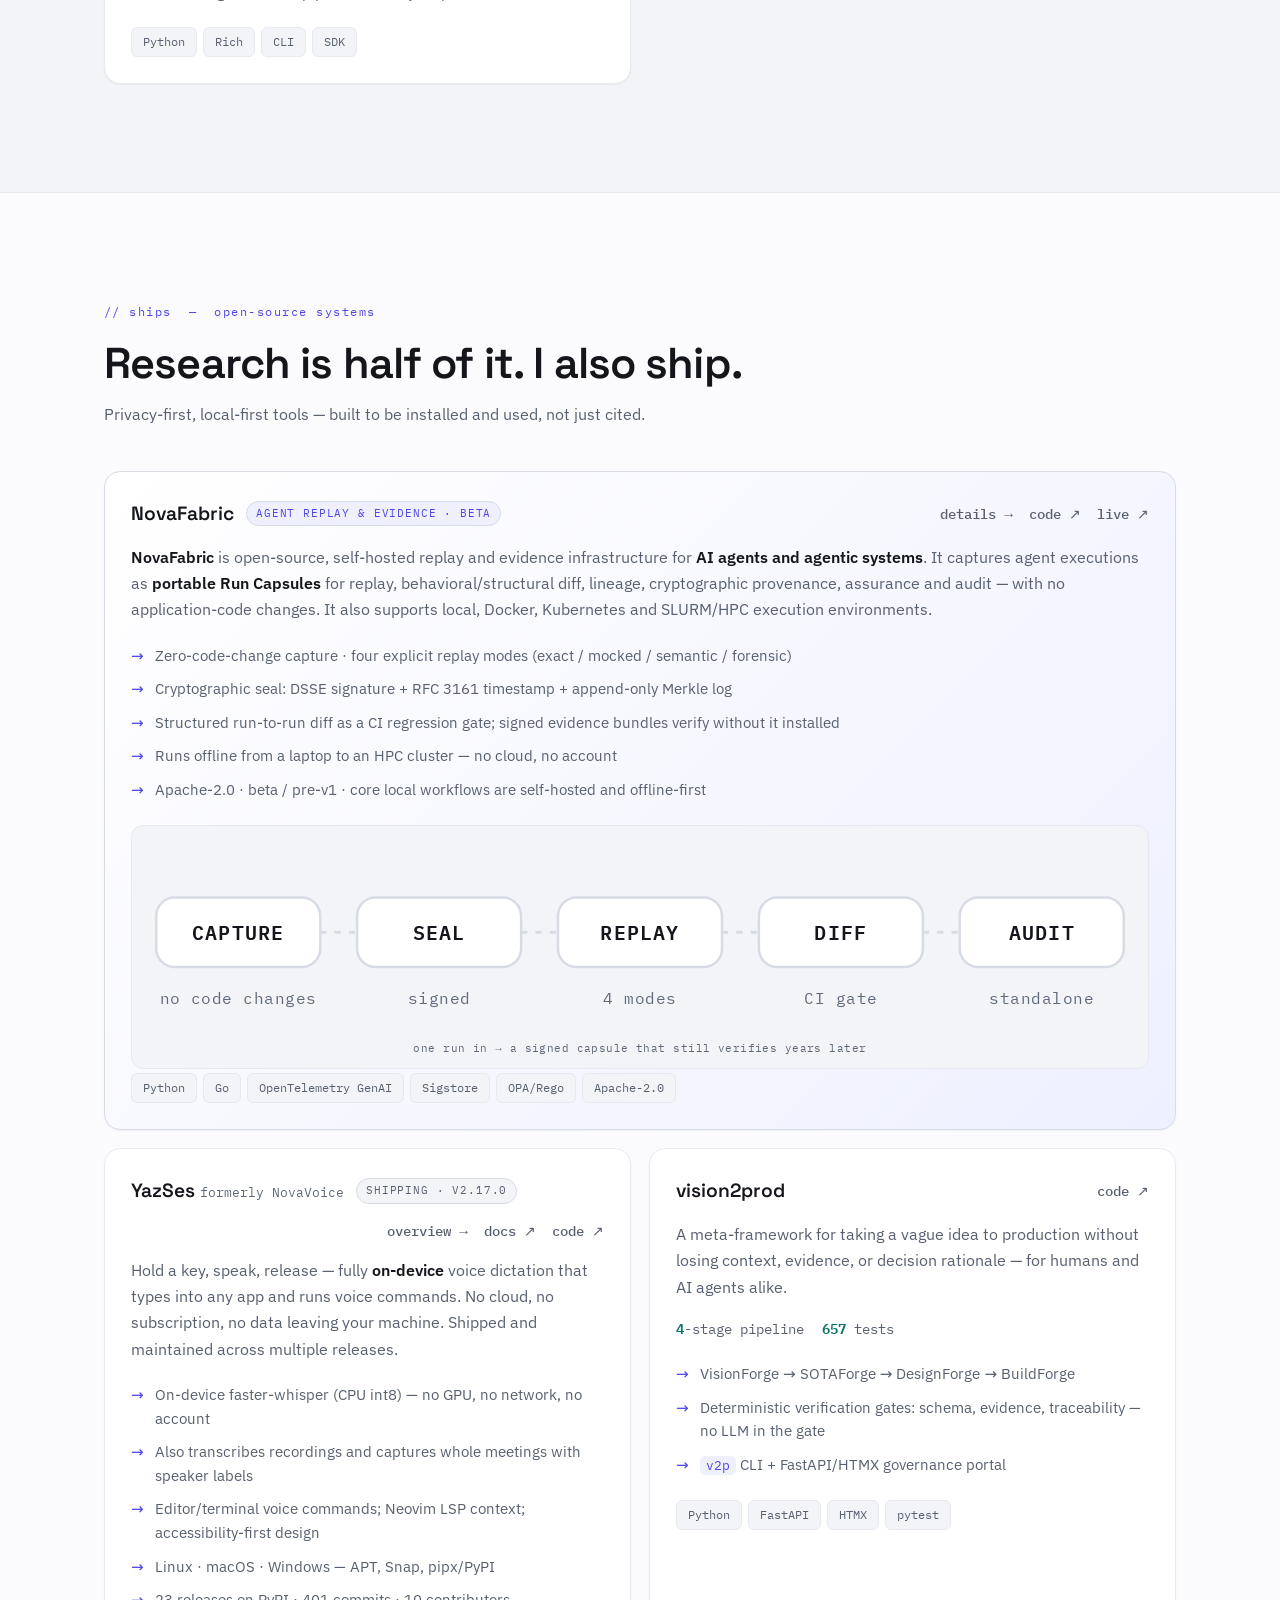
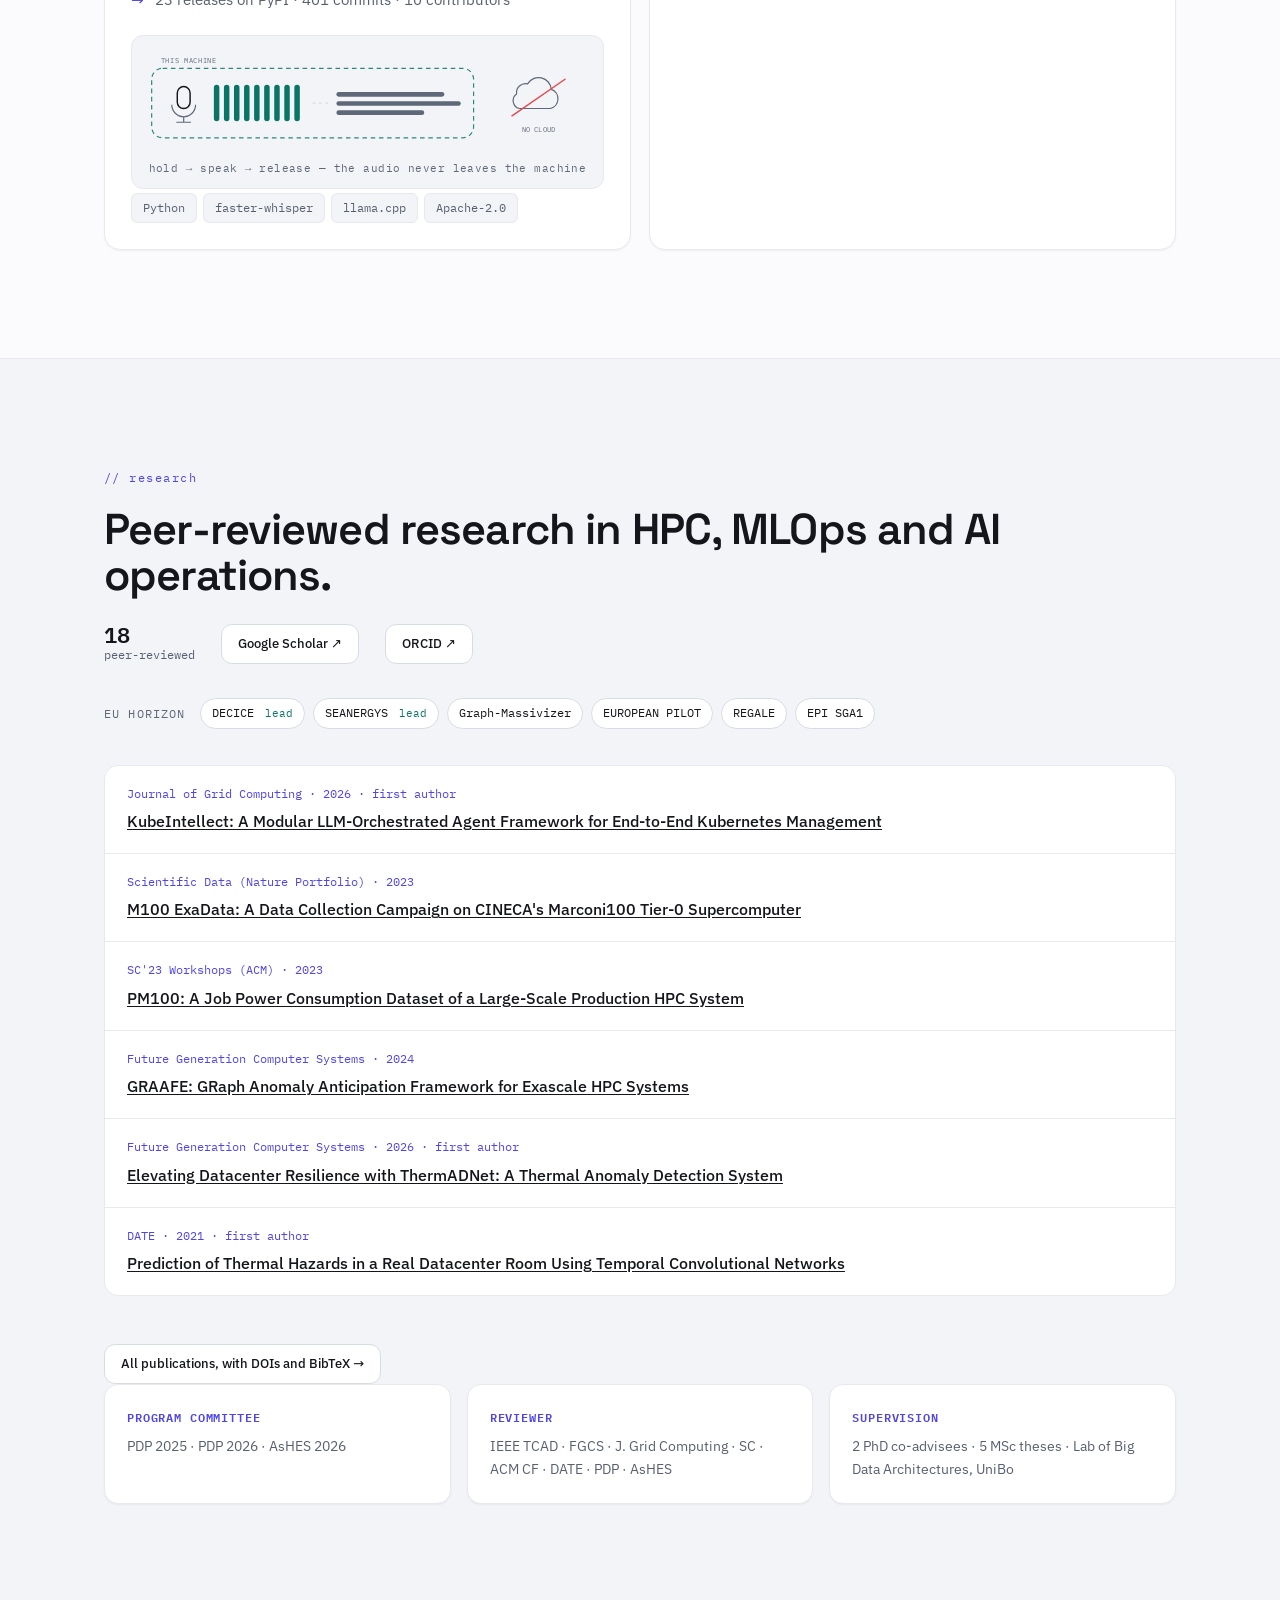
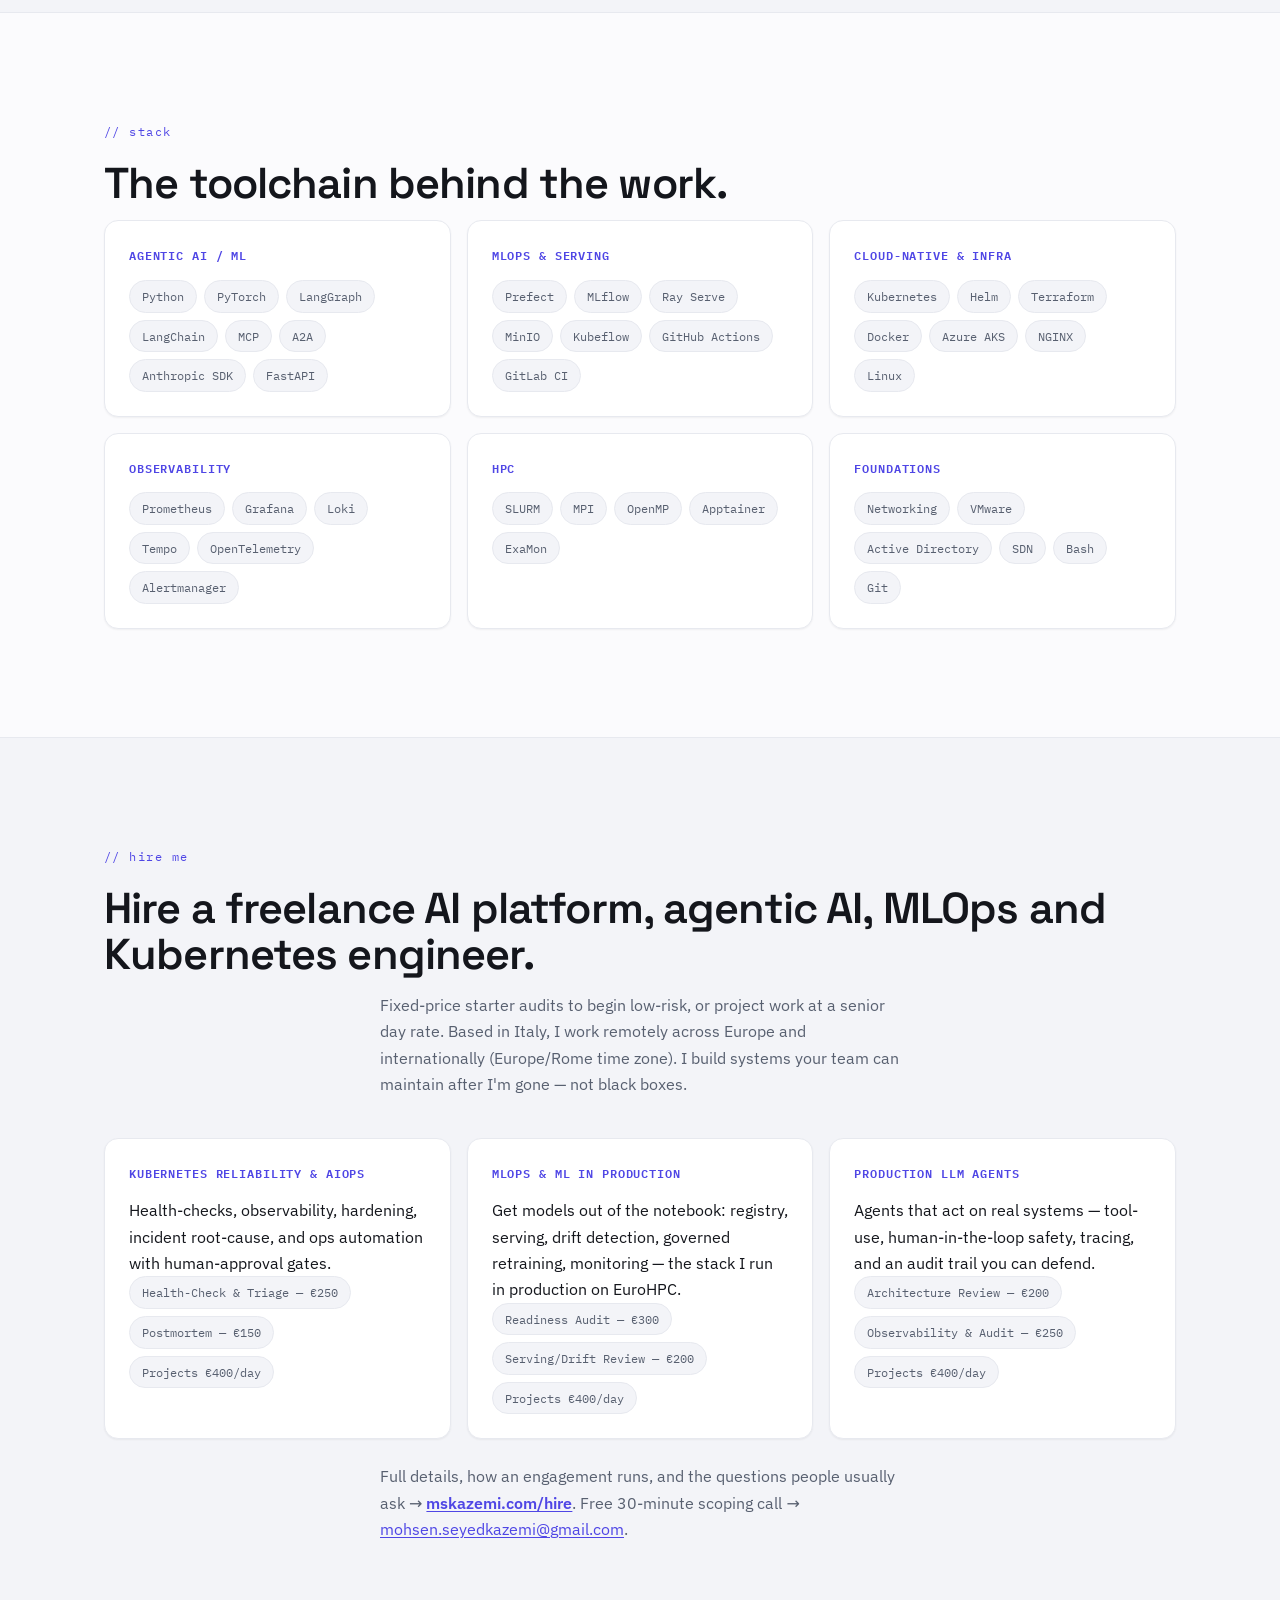
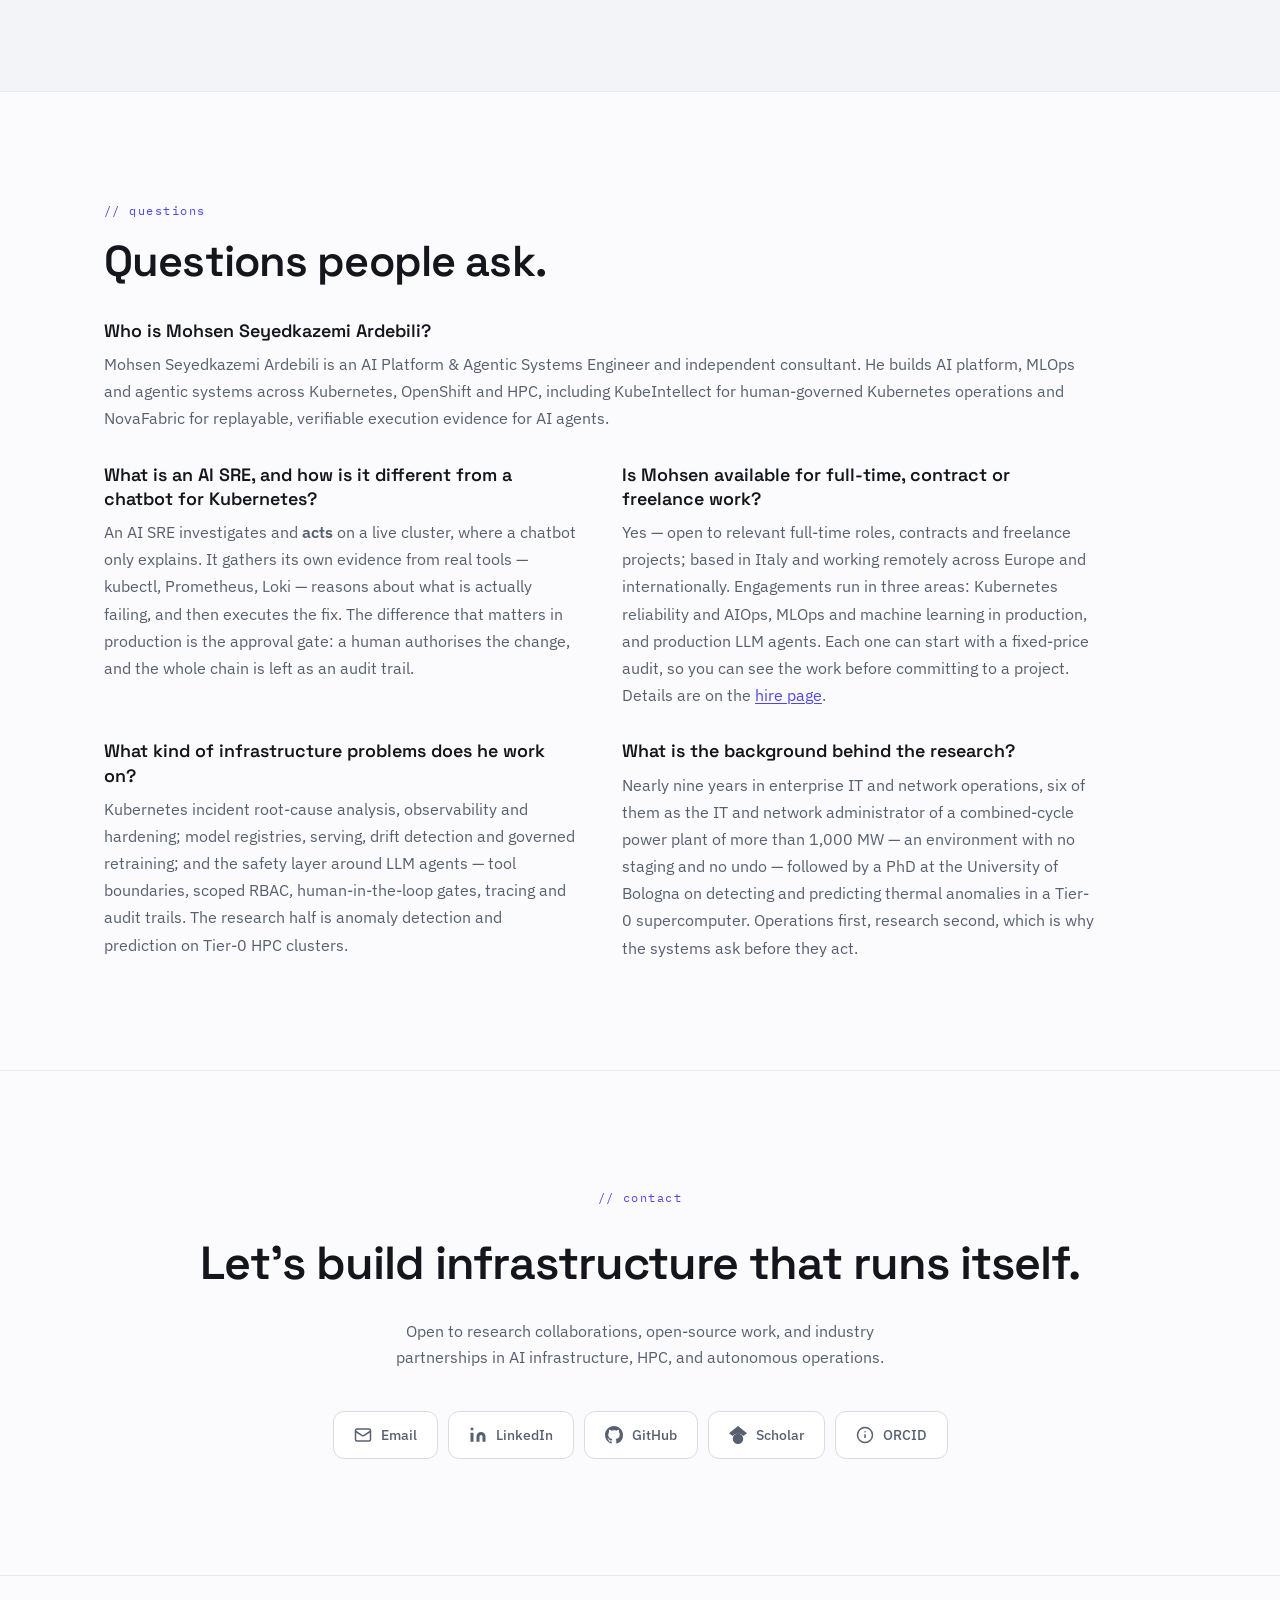
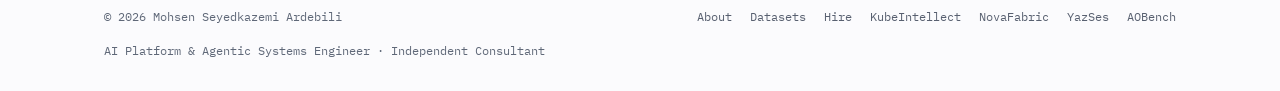
==== commit ad6d822c: "Merge e14ba93c5e1c6427626c6accfab72508d9fb93ad into 95220abd116dd26338aeff5808efd8672ad98a34" ====
--- a/index.html
+++ b/index.html
@@ -292,9 +292,9 @@
           Kubernetes &amp; HPC, anomaly detection on Tier-0 supercomputers, and the MLOps to run it in production.
         </p>
         <div class="hero-ctas">
-          <a href="hire/" class="btn-primary">Discuss a project</a>
-          <a href="#research" class="btn-ghost">Explore research</a>
-          <a href="#systems" class="btn-ghost">Use open-source tools</a>
+          <a href="#systems" class="btn-primary">See the systems</a>
+          <a href="https://github.com/MSKazemi" target="_blank" rel="noopener" class="btn-ghost">GitHub <span aria-hidden="true">↗</span></a>
+          <a href="https://scholar.google.com/citations?user=xP64pZsAAAAJ" target="_blank" rel="noopener" class="btn-ghost">Scholar <span aria-hidden="true">↗</span></a>
         </div>
         <ul class="status-strip" aria-label="Quick facts">
           <li><span class="k">BASED</span> Italy · remote across Europe &amp; internationally</li>
@@ -384,7 +384,9 @@
             I was a Postdoctoral Research Fellow at DEI, University of Bologna from August 2022 to
             September 2026, working across EU Horizon and EuroHPC projects including DECICE and
             SEANERGYS. I now work as an independent consultant on AI platform and MLOps systems,
-            alongside open-source systems I build and maintain.
+            alongside open-source systems I build and maintain. My current engagement, with a
+            European AI/HPC infrastructure client, is as an Application &amp; MLOps Engineer on an
+            AI platform: model serving, observability and runbooks.
           </p>
         </div>
       </div>
